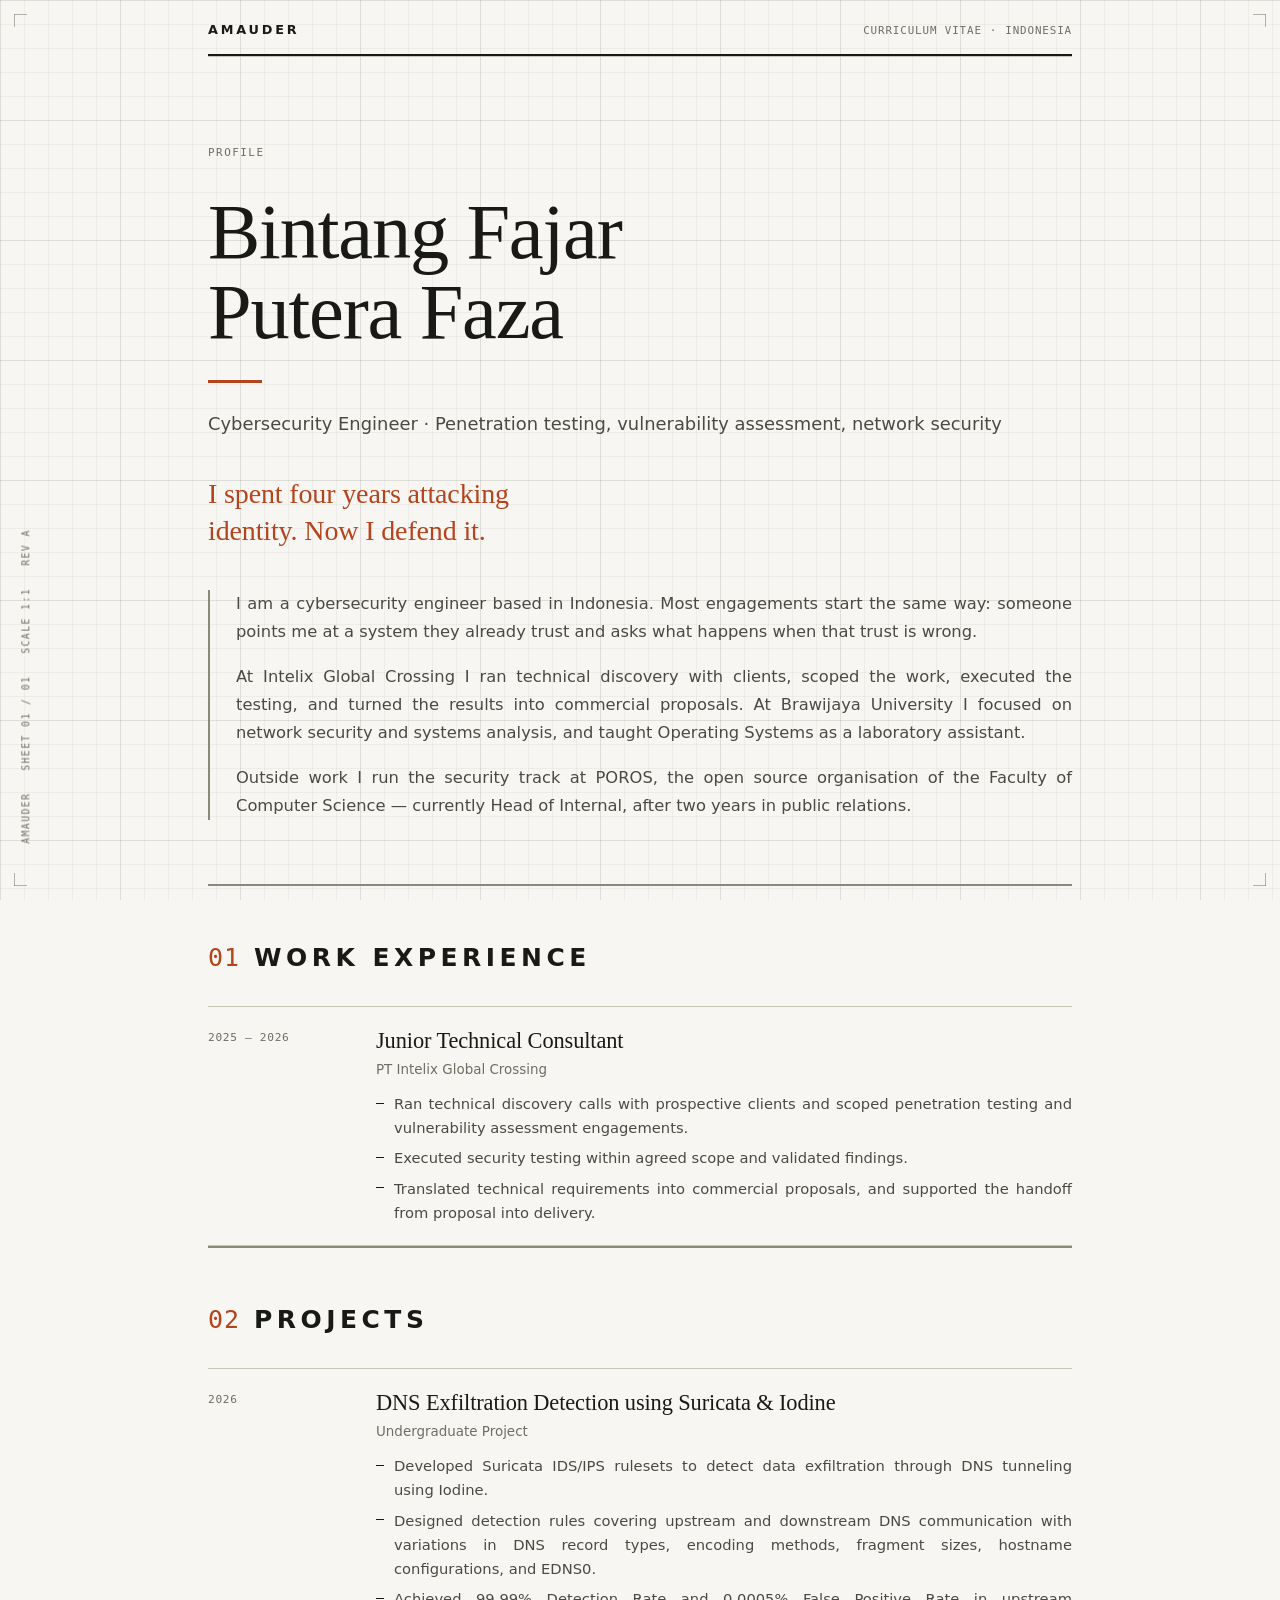
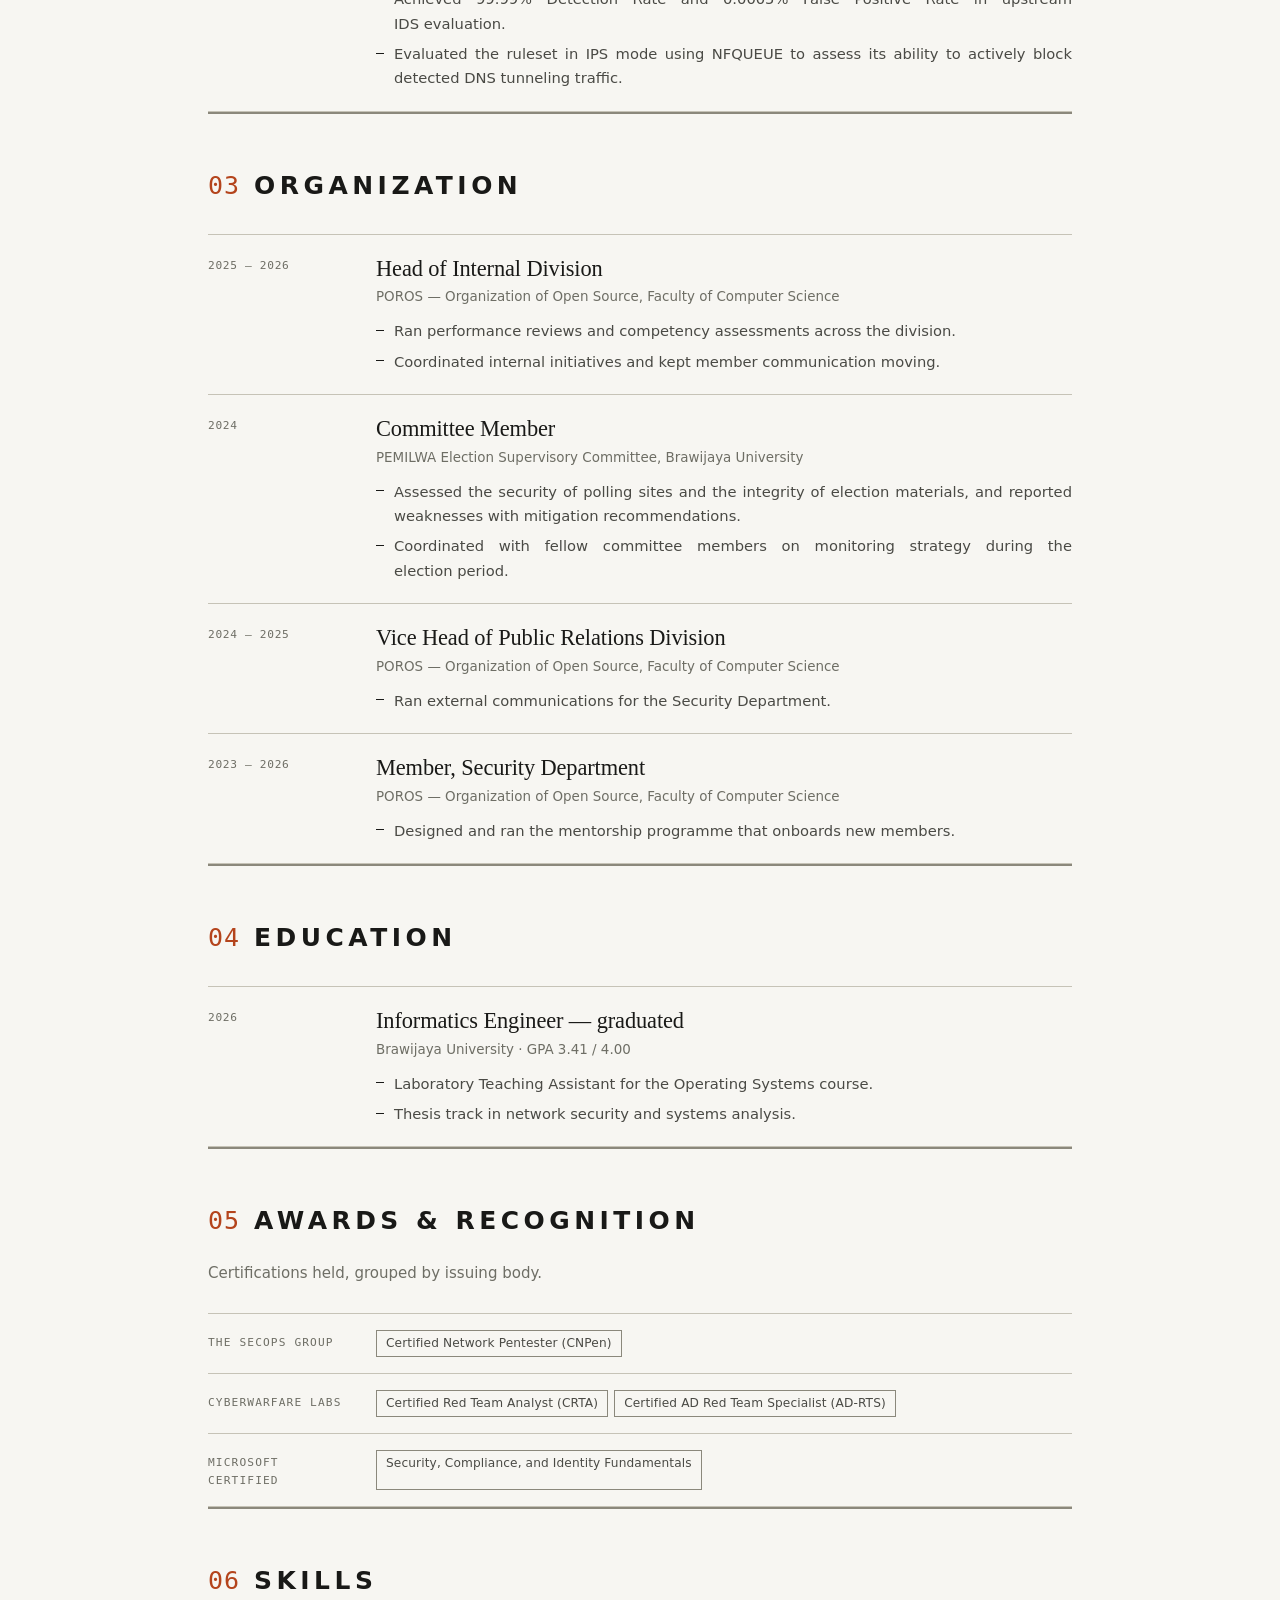
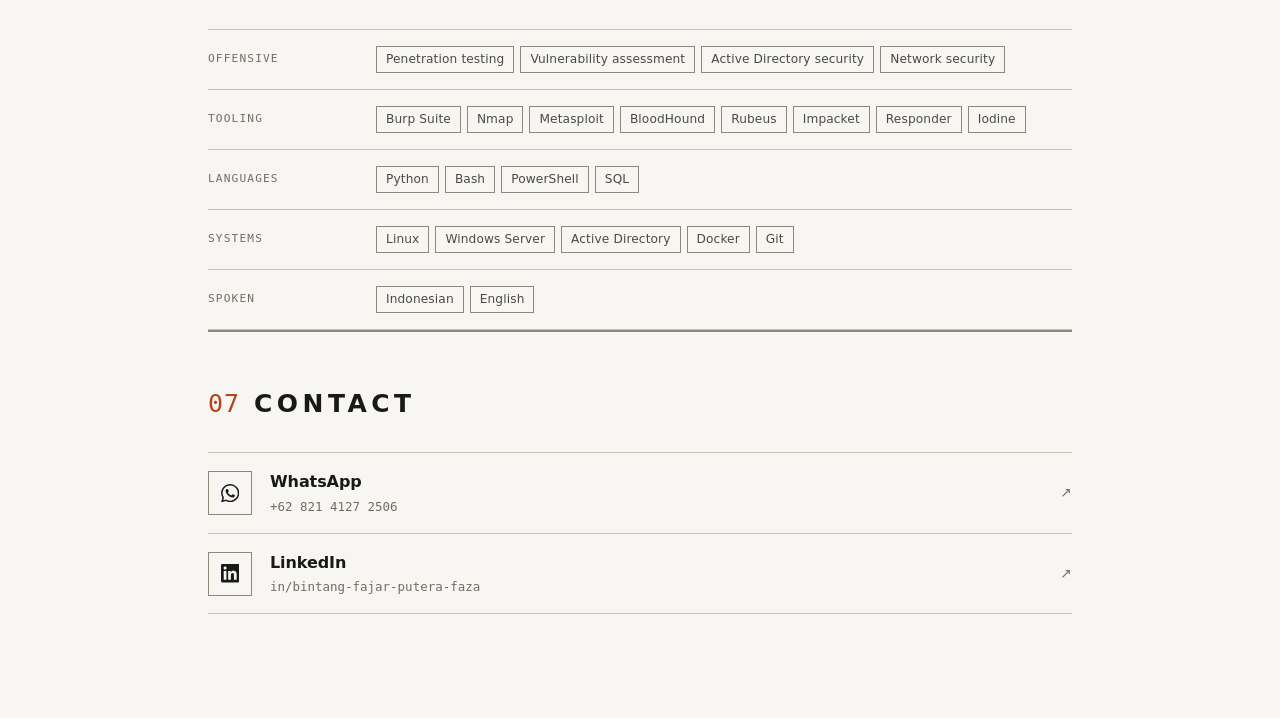
==== index.html @ bbc434a4 "repair" ====
<!doctype html>
<html lang="en">
  <head>
    <meta charset="UTF-8" />
    <meta name="viewport" content="width=device-width, initial-scale=1.0" />
    <meta name="theme-color" content="#f7f6f2" />
    <title>Bintang Fajar Putera Faza — cybersecurity engineer</title>
    <meta
      name="description"
      content="Bintang Fajar Putera Faza, cybersecurity engineer based in Indonesia. Penetration testing, vulnerability assessment, and network security."
    />
    <meta name="author" content="Bintang Fajar Putera Faza" />

    <meta property="og:type" content="profile" />
    <meta property="og:title" content="Bintang Fajar Putera Faza — cybersecurity engineer" />
    <meta
      property="og:description"
      content="Penetration testing, vulnerability assessment, and network security. Based in Indonesia."
    />
    <meta name="twitter:card" content="summary" />

    <!-- Path relatif, bukan "/index.html". GitHub Pages menyajikan site proyek
         dari /<nama-repo>/, jadi path berawalan "/" akan 404. Relatif tetap
         benar di root domain maupun di subpath. -->
    <link rel="icon" type="image/svg+xml" href="favicon.svg" />
    <link rel="canonical" href="./" />
    <link rel="stylesheet" href="styles.css" />
  </head>
  <body>
    <a class="skip-link" href="#main-content">Skip to content</a>

    <!-- Substrat dan margin. Keduanya dekoratif dan tidak membawa informasi,
         jadi aria-hidden; metadata dokumen yang sebenarnya tetap ada sebagai
         teks di title block dan rail, bukan cuma di sini. -->
    <div class="sheet" aria-hidden="true">
      <span class="crop crop--tl"></span>
      <span class="crop crop--tr"></span>
      <span class="crop crop--bl"></span>
      <span class="crop crop--br"></span>
    </div>
    <p class="rail" aria-hidden="true">
      <span>Amauder</span><span>Sheet 01 / 01</span><span>Scale 1:1</span
      ><span>Rev A</span>
    </p>

    <div class="page">
      <!-- Letterhead: memberi halaman ini identitas dokumen, bukan landing page. -->
      <header class="letterhead">
        <p class="letterhead__mark">Amauder</p>
        <p class="letterhead__meta">
          <span>Curriculum vitae</span>
          <span aria-hidden="true">·</span>
          <span>Indonesia</span>
        </p>
      </header>

      <main id="main-content" tabindex="-1">
        <section class="hero" aria-labelledby="hero-name">
          <!-- Hero tidak diberi nomor: penomoran 01-07 milik tujuh section
            di bawahnya, jadi profil tetap murni sebagai pengantar. -->
          <p class="eyebrow">Profile</p>
          <h1 class="hero__name" id="hero-name">Bintang Fajar<br />Putera Faza</h1>
          <p class="hero__role">
            Cybersecurity Engineer <span aria-hidden="true">·</span> Penetration testing,
            vulnerability assessment, network security
          </p>
          <!-- Tagline dari profile.ts, sebelumnya tidak terpakai di halaman
               mana pun. Diletakkan tepat setelah peran supaya jadi kalimat
               yang dibaca kedua, sebelum paragraf yang panjang. -->
          <p class="hero__tagline">I spent four years attacking identity. Now I defend it.</p>

          <div class="hero__intro">
            <p>
              I am a cybersecurity engineer based in Indonesia. Most engagements start the
              same way: someone points me at a system they already trust and asks what
              happens when that trust is wrong.
            </p>
            <p>
              At Intelix Global Crossing I ran technical discovery with clients, scoped the
              work, executed the testing, and turned the results into commercial proposals.
              At Brawijaya University I focused on network security and systems analysis,
              and taught Operating Systems as a laboratory assistant.
            </p>
            <p>
              Outside work I run the security track at POROS, the open source organisation
              of the Faculty of Computer Science — currently Head of Internal, after two
              years in public relations.
            </p>
          </div>
        </section>

        <!-- Satu komponen .log dipakai di empat section: Work Experience,
             Projects, Organization, Education. Bentuk datanya sama --
             periode, judul, afiliasi, bullet -- jadi satu implementasi
             cukup, dan keempat section otomatis terlihat konsisten. Urutan
             di dalam tiap section: dari yang terbaru. -->

        <section class="section" aria-labelledby="work-heading">
          <h2 class="section__title" id="work-heading">
            <span class="section__num" aria-hidden="true">01</span> Work Experience
          </h2>
          <ol class="log">
            <li class="log__entry">
              <p class="log__when">2025 — 2026</p>
              <div class="log__what">
                <h3 class="log__role">Junior Technical Consultant</h3>
                <p class="log__org">PT Intelix Global Crossing</p>
                <ul class="log__points">
                  <li>
                    Ran technical discovery calls with prospective clients and scoped
                    penetration testing and vulnerability assessment engagements.
                  </li>
                  <li>Executed security testing within agreed scope and validated findings.</li>
                  <li>
                    Translated technical requirements into commercial proposals, and
                    supported the handoff from proposal into delivery.
                  </li>
                </ul>
              </div>
            </li>
          </ol>
        </section>

        <section class="section" aria-labelledby="projects-heading">
          <h2 class="section__title" id="projects-heading">
            <span class="section__num" aria-hidden="true">02</span> Projects
          </h2>
          <ol class="log">
            <li class="log__entry">
              <p class="log__when">2026</p>
              <div class="log__what">
                <h3 class="log__role">
                  DNS Exfiltration Detection using Suricata &amp; Iodine
                </h3>
                <p class="log__org">Undergraduate Project</p>
                <ul class="log__points">
                  <li>
                    Developed Suricata IDS/IPS rulesets to detect data exfiltration
                    through DNS tunneling using Iodine.
                  </li>
                  <li>
                    Designed detection rules covering upstream and downstream DNS
                    communication with variations in DNS record types, encoding methods,
                    fragment sizes, hostname configurations, and EDNS0.
                  </li>
                  <li>
                    Achieved 99.99% Detection Rate and 0.0005% False Positive Rate in
                    upstream IDS evaluation.
                  </li>
                  <li>
                    Evaluated the ruleset in IPS mode using NFQUEUE to assess its ability
                    to actively block detected DNS tunneling traffic.
                  </li>
                </ul>
              </div>
            </li>
          </ol>
        </section>

        <section class="section" aria-labelledby="organization-heading">
          <h2 class="section__title" id="organization-heading">
            <span class="section__num" aria-hidden="true">03</span> Organization
          </h2>
          <ol class="log">
            <li class="log__entry">
              <p class="log__when">2025 — 2026</p>
              <div class="log__what">
                <h3 class="log__role">Head of Internal Division</h3>
                <p class="log__org">
                  POROS — Organization of Open Source, Faculty of Computer Science
                </p>
                <ul class="log__points">
                  <li>Ran performance reviews and competency assessments across the division.</li>
                  <li>Coordinated internal initiatives and kept member communication moving.</li>
                </ul>
              </div>
            </li>

            <li class="log__entry">
              <p class="log__when">2024</p>
              <div class="log__what">
                <h3 class="log__role">Committee Member</h3>
                <p class="log__org">PEMILWA Election Supervisory Committee, Brawijaya University</p>
                <ul class="log__points">
                  <li>
                    Assessed the security of polling sites and the integrity of election
                    materials, and reported weaknesses with mitigation recommendations.
                  </li>
                  <li>
                    Coordinated with fellow committee members on monitoring strategy during
                    the election period.
                  </li>
                </ul>
              </div>
            </li>

            <li class="log__entry">
              <p class="log__when">2024 — 2025</p>
              <div class="log__what">
                <h3 class="log__role">Vice Head of Public Relations Division</h3>
                <p class="log__org">
                  POROS — Organization of Open Source, Faculty of Computer Science
                </p>
                <ul class="log__points">
                  <li>Ran external communications for the Security Department.</li>
                </ul>
              </div>
            </li>

            <li class="log__entry">
              <p class="log__when">2023 — 2026</p>
              <div class="log__what">
                <h3 class="log__role">Member, Security Department</h3>
                <p class="log__org">
                  POROS — Organization of Open Source, Faculty of Computer Science
                </p>
                <ul class="log__points">
                  <li>Designed and ran the mentorship programme that onboards new members.</li>
                </ul>
              </div>
            </li>
          </ol>
        </section>

        <section class="section" aria-labelledby="education-heading">
          <h2 class="section__title" id="education-heading">
            <span class="section__num" aria-hidden="true">04</span> Education
          </h2>
          <ol class="log">
            <li class="log__entry">
              <p class="log__when">2026</p>
              <div class="log__what">
                <h3 class="log__role">Informatics Engineer — graduated</h3>
                <p class="log__org">Brawijaya University · GPA 3.41 / 4.00</p>
                <ul class="log__points">
                  <li>Laboratory Teaching Assistant for the Operating Systems course.</li>
                  <li>Thesis track in network security and systems analysis.</li>
                </ul>
              </div>
            </li>
          </ol>
        </section>

        <section class="section" aria-labelledby="awards-heading">
          <h2 class="section__title" id="awards-heading">
            <span class="section__num" aria-hidden="true">05</span> Awards &amp; Recognition
          </h2>
          <!-- Dikelompokkan per penerbit, jadi tiga baris dan bukan
               tujuh belas. Nama sertifikat tidak mengulang penerbitnya. -->
          <p class="section__lead">Certifications held, grouped by issuing body.</p>
          <div class="matrix">
            <div class="matrix__row">
              <p class="matrix__key">The SecOps Group</p>
              <ul class="matrix__items">
                <li class="chip">Certified Network Pentester (CNPen)</li>
              </ul>
            </div>
            <div class="matrix__row">
              <p class="matrix__key">CyberWarFare Labs</p>
              <ul class="matrix__items">
                <li class="chip">Certified Red Team Analyst (CRTA)</li>
                <li class="chip">Certified AD Red Team Specialist (AD-RTS)</li>
              </ul>
            </div>
            <div class="matrix__row">
              <p class="matrix__key">Microsoft Certified</p>
              <ul class="matrix__items">
                <li class="chip">Security, Compliance, and Identity Fundamentals</li>
              </ul>
            </div>
          </div>
        </section>

        <section class="section" aria-labelledby="skills-heading">
          <h2 class="section__title" id="skills-heading">
            <span class="section__num" aria-hidden="true">06</span> Skills
          </h2>
          <div class="matrix">
            <div class="matrix__row">
              <p class="matrix__key">Offensive</p>
              <ul class="matrix__items">
                <li class="chip">Penetration testing</li>
                <li class="chip">Vulnerability assessment</li>
                <li class="chip">Active Directory security</li>
                <li class="chip">Network security</li>
              </ul>
            </div>
            <div class="matrix__row">
              <p class="matrix__key">Tooling</p>
              <ul class="matrix__items">
                <li class="chip">Burp Suite</li>
                <li class="chip">Nmap</li>
                <li class="chip">Metasploit</li>
                <li class="chip">BloodHound</li>
                <li class="chip">Rubeus</li>
                <li class="chip">Impacket</li>
                <li class="chip">Responder</li>
                <li class="chip">Iodine</li>
              </ul>
            </div>
            <div class="matrix__row">
              <p class="matrix__key">Languages</p>
              <ul class="matrix__items">
                <li class="chip">Python</li>
                <li class="chip">Bash</li>
                <li class="chip">PowerShell</li>
                <li class="chip">SQL</li>
              </ul>
            </div>
            <div class="matrix__row">
              <p class="matrix__key">Systems</p>
              <ul class="matrix__items">
                <li class="chip">Linux</li>
                <li class="chip">Windows Server</li>
                <li class="chip">Active Directory</li>
                <li class="chip">Docker</li>
                <li class="chip">Git</li>
              </ul>
            </div>
            <div class="matrix__row">
              <p class="matrix__key">Spoken</p>
              <ul class="matrix__items">
                <li class="chip">Indonesian</li>
                <li class="chip">English</li>
              </ul>
            </div>
          </div>
        </section>

        <section class="section" aria-labelledby="contact-heading">
          <h2 class="section__title" id="contact-heading">
            <span class="section__num" aria-hidden="true">07</span> Contact
          </h2>
          <!-- Dipindah ke bawah: urutan section mengikuti urutan cerita, bukan
               urutan tempat orang mencari kontak. Logo platform ditulis
               inline sebagai SVG (bukan icon font atau file eksternal)
               supaya halaman tetap tanpa request ke pihak ketiga.
               GitHub diganti WhatsApp: wa.me/{nomor}. -->
          <ul class="channels">
            <li class="channels__item">
              <a
                class="channel"
                href="https://wa.me/6282141272506"
                target="_blank"
                rel="noreferrer noopener"
              >
                <span class="channel__mark" aria-hidden="true">
                  <svg viewBox="0 0 24 24" focusable="false">
                    <path
                      d="M17.472 14.382c-.297-.149-1.758-.867-2.03-.967-.273-.099-.471-.148-.67.15-.197.297-.767.966-.94 1.164-.173.199-.347.223-.644.075-.297-.15-1.255-.463-2.39-1.475-.883-.788-1.48-1.761-1.653-2.059-.173-.297-.018-.458.13-.606.134-.133.298-.347.446-.52.149-.174.198-.298.298-.497.099-.198.05-.371-.025-.52-.075-.149-.669-1.612-.916-2.207-.242-.579-.487-.5-.669-.51-.173-.008-.371-.01-.57-.01-.198 0-.52.074-.792.372-.272.297-1.04 1.016-1.04 2.479 0 1.462 1.065 2.875 1.213 3.074.149.198 2.096 3.2 5.077 4.487.709.306 1.262.489 1.694.625.712.227 1.36.195 1.871.118.571-.085 1.758-.719 2.006-1.413.248-.694.248-1.289.173-1.413-.074-.124-.272-.198-.57-.347m-5.421 7.403h-.004a9.87 9.87 0 01-5.031-1.378l-.361-.214-3.741.982.998-3.648-.235-.374a9.86 9.86 0 01-1.51-5.26c.001-5.45 4.436-9.884 9.888-9.884 2.64 0 5.122 1.03 6.988 2.898a9.825 9.825 0 012.893 6.994c-.003 5.45-4.437 9.884-9.885 9.884m8.413-18.297A11.815 11.815 0 0012.05 0C5.495 0 .16 5.335.157 11.892c0 2.096.547 4.142 1.588 5.945L.057 24l6.305-1.654a11.882 11.882 0 005.683 1.448h.005c6.554 0 11.89-5.335 11.893-11.893a11.821 11.821 0 00-3.48-8.413Z"
                    />
                  </svg>
                </span>
                <span class="channel__text">
                  <span class="channel__name">WhatsApp</span>
                  <span class="channel__handle">+62 821 4127 2506</span>
                </span>
                <span class="channel__ext" aria-hidden="true">↗</span>
              </a>
            </li>
            <li class="channels__item">
              <a
                class="channel"
                href="https://www.linkedin.com/in/bintang-fajar-putera-faza-b53459216/"
                target="_blank"
                rel="noreferrer noopener"
              >
                <span class="channel__mark" aria-hidden="true">
                  <svg viewBox="0 0 24 24" focusable="false">
                    <path
                      d="M20.447 20.452h-3.554v-5.569c0-1.328-.027-3.037-1.852-3.037-1.853 0-2.136 1.445-2.136 2.939v5.667H9.351V9h3.414v1.561h.046c.477-.9 1.637-1.85 3.37-1.85 3.601 0 4.267 2.37 4.267 5.455v6.286zM5.337 7.433c-1.144 0-2.063-.926-2.063-2.065 0-1.138.92-2.063 2.063-2.063 1.14 0 2.064.925 2.064 2.063 0 1.139-.925 2.065-2.064 2.065zm1.782 13.019H3.555V9h3.564v11.452zM22.225 0H1.771C.792 0 0 .774 0 1.729v20.542C0 23.227.792 24 1.771 24h20.451C23.2 24 24 23.227 24 22.271V1.729C24 .774 23.2 0 22.222 0h.003z"
                    />
                  </svg>
                </span>
                <span class="channel__text">
                  <span class="channel__name">LinkedIn</span>
                  <span class="channel__handle">in/bintang-fajar-putera-faza</span>
                </span>
                <span class="channel__ext" aria-hidden="true">↗</span>
              </a>
            </li>
          </ul>
        </section>

      </main>
    </div>
  </body>
</html>
---- styles.css ----
/* ==========================================================================
   intro-about — light technical document
   --------------------------------------------------------------------------
   Halaman satu yang bisa dicetak dan dibaca seperti spesifikasi teknis:
   kertas hangat, tinta hampir hitam, satu aksen merah bata yang dipakai
   hemat, dan tiga lapis tipografi (serif untuk display, sans untuk prosa,
   mono untuk label).

   Prinsip yang dipakai:
     - Garis rambut 1px sebagai pemisah utama, bukan bayangan atau kotak.
     - Aksen hanya di tiga tempat: nomor section, garis bawah link, dan
       penanda kolom. Kalau warna mulai merembet, itu salah pakai.
     - Struktur toldak grid tetap dari layar 480px sampai 1440px; tidak ada
       titik balik layout, hanya pengurangan jarak.

   Tanpa webfont. Semua tipografi memakai font sistem, jadi tidak ada request
   ke pihak ketiga sama sekali.
   ========================================================================== */

:root {
  color-scheme: light;

  /* --- tinta & kertas -------------------------------------------------- */
  --paper: #f7f6f2;
  /* Dipisah dari --ink supaya grid bisa pakai alpha tanpa mengubah warna teks. */
  --ink-rgb: 25 25 23;
  --ink: #191917;
  --ink-2: #4a4a45;
  --ink-3: #6e6e65;

  /* Tiga berat garis, bukan satu — berat adalah bahasa gambar teknik.
     --rule        memisah item di dalam satu section (baris matriks,
                   baris timeline, sel title block)
     --rule-bold   menutup section: garis atas tiap .section dan border chip
     --rule-strong furniture halaman: garis bawah letterhead dan tanda bullet
     Semuanya 1px kecuali yang ditandai. "Bold" di sini adalah warnanya,
     bukan ketebalannya, supaya ritme garis tetap seragam di layar
     resolusi tinggi dan di cetakan. */
  --rule: #c6c3b7;
  --rule-bold: #8b887c;
  --rule-strong: #191917;

  /* Aksen tunggal. Dipakai hemat: nomor section, hover link, penanda log. */
  --accent: #b4441c;

  --focus: #1a4fb4;

  --font-display: 'Iowan Old Style', 'Palatino Linotype', Palatino, Georgia,
    'Times New Roman', serif;
  --font-sans: Inter, ui-sans-serif, system-ui, -apple-system, BlinkMacSystemFont,
    'Segoe UI', sans-serif;
  --font-mono: ui-monospace, SFMono-Regular, Menlo, 'DejaVu Sans Mono', monospace;

  /* Tidak ada --measure. Dulu ada batas 68ch di blok paragraf, tapi
     itu membuat tepi teks berhenti di dalam garis section. Sekarang
     lebar teks = lebar kolom = lebar garis, dan panjang baris yang
     muncul ditangani hyphens: auto di .hero__intro p / .log__points li. */
  --gutter: clamp(20px, 5vw, 64px);
}

* {
  box-sizing: border-box;
}

html {
  -webkit-text-size-adjust: 100%;
}

body {
  margin: 0;
  color: var(--ink);
  background: var(--paper);
  font-family: var(--font-sans);
  font-size: 16px;
  line-height: 1.6;
  font-synthesis: none;
  text-rendering: optimizeLegibility;
  -webkit-font-smoothing: antialiased;
  -moz-osx-font-smoothing: grayscale;
}

a {
  color: inherit;
}

::selection {
  color: var(--paper);
  background: var(--ink);
}

:focus-visible {
  outline: 2px solid var(--focus);
  outline-offset: 3px;
}

.skip-link {
  position: absolute;
  top: 0;
  left: -9999px;
  z-index: 10;
  padding: 10px 16px;
  color: var(--paper);
  background: var(--ink);
  font-size: 0.75rem;
  font-weight: 600;
  letter-spacing: 0.06em;
  text-decoration: none;
  text-transform: uppercase;
}

.skip-link:focus {
  left: 8px;
  top: 8px;
}

/* TabIndex="-1" dipakai supaya skip-link benar-benar memindahkan fokus.
   Tanpa ini, browser menandai <main> tapi tidak menggulir ke sana. */
main:focus {
  outline: none;
}

/* --- substrat: grid kertas + crop mark + margin rail -------------------- */

.sheet {
  position: fixed;
  inset: 0;
  z-index: -1;
  pointer-events: none;
  /* Dua skala grid supaya halaman tetap punya tekstur tanpa jadi ramai:
     24px untuk ritme, 120px untuk bidang besar. Alpha dijaga rendah —
     di atas 0.08 teks mulai kehilangan kontras dan grid jadi konten. */
  background-image:
    linear-gradient(to right, rgb(var(--ink-rgb) / 0.07) 1px, transparent 1px),
    linear-gradient(to bottom, rgb(var(--ink-rgb) / 0.07) 1px, transparent 1px),
    linear-gradient(to right, rgb(var(--ink-rgb) / 0.045) 1px, transparent 1px),
    linear-gradient(to bottom, rgb(var(--ink-rgb) / 0.045) 1px, transparent 1px);
  background-size:
    120px 120px,
    120px 120px,
    24px 24px,
    24px 24px;
}

/* Crop mark di empat pojok: dua garis L yang menandai batas bidang cetak. */
.crop {
  position: absolute;
  width: 13px;
  height: 13px;
}

.crop::before,
.crop::after {
  position: absolute;
  background: var(--ink-3);
  content: '';
  opacity: 0.5;
}

.crop::before {
  width: 100%;
  height: 1px;
}

.crop::after {
  width: 1px;
  height: 100%;
}

.crop--tl {
  top: 14px;
  left: 14px;
}

.crop--tr {
  top: 14px;
  right: 14px;
  transform: scaleX(-1);
}

.crop--bl {
  bottom: 14px;
  left: 14px;
  transform: scaleY(-1);
}

.crop--br {
  right: 14px;
  bottom: 14px;
  transform: scale(-1);
}

/* Margin rail: label dokumen yang berjalan vertikal di tepi kiri, seperti
   margin pada gambar teknik. position:fixed karena harus menempel ke
   viewport, bukan ikut bergeser dengan isi. */
.rail {
  position: fixed;
  bottom: 3.5rem;
  left: 18px;
  z-index: 0;
  display: flex;
  gap: 22px;
  margin: 0;
  color: var(--ink-3);
  font-family: var(--font-mono);
  font-size: 0.6rem;
  letter-spacing: 0.16em;
  text-transform: uppercase;
  writing-mode: vertical-rl;
  transform: rotate(180deg);
  pointer-events: none;
}

/* Rail tidak boleh menabrak konten: disembunyikan sebelum ruang margin
   cukup untuk menahannya. */
@media (max-width: 66rem) {
  .rail {
    display: none;
  }
}

/* --- kerangka halaman ---------------------------------------------------- */

.page {
  max-width: 62rem;
  margin: 0 auto;
  padding: 0 var(--gutter) clamp(56px, 9vw, 104px);
}

/* --- letterhead ---------------------------------------------------------- */

.letterhead {
  display: flex;
  flex-wrap: wrap;
  align-items: baseline;
  justify-content: space-between;
  gap: 6px 24px;
  padding: 20px 0 14px;
  /* Garis ganda: yang tebal memisahkan identitas dari isi, yang tipis
     menandai tepi dokumen. */
  border-bottom: 2px solid var(--rule-strong);
  box-shadow: 0 1px 0 var(--rule);
}

.letterhead__mark {
  margin: 0;
  font-family: var(--font-sans);
  font-size: 0.8rem;
  font-weight: 700;
  letter-spacing: 0.22em;
  text-transform: uppercase;
}

.letterhead__meta {
  display: flex;
  gap: 8px;
  margin: 0;
  color: var(--ink-3);
  font-family: var(--font-mono);
  font-size: 0.68rem;
  letter-spacing: 0.08em;
  text-transform: uppercase;
}

/* --- prosa: rata kiri-kanan ---------------------------------------------- */
/* Hanya teks paragraf yang justifies. Judul, label mono, chip, dan
   affiliation pendek TIDAK ikut: justify menarik spasi di baris yang
   cuma berisi satu atau dua kata, dan blok pendek yang diratakan penuh
   kelihatan rusak di tepi kanannya.

   `hyphens: auto` bukan aksesori di sini. Tanpa pemenggalan kata,
   justify mengisi setiap celah dengan spasi, dan baris kedua ke bawah
   jadi penuh rivers -- makin buruk di kolom sempit. Dengan `lang="en"`
   di <html>, browser punya kamus pemenggal untuk bahasa Inggris. Kalau
   halaman ini nanti berbahasa Indonesia, `hyphens: auto` butuh
   `lang="id"` supaya pemenggalannya sesuai. */

.hero__intro p,
.log__points li {
  text-align: justify;
  -webkit-hyphens: auto;
  hyphens: auto;
}

/* --- hero ---------------------------------------------------------------- */

.hero {
  padding: clamp(44px, 8vw, 88px) 0 clamp(40px, 6vw, 64px);
}

.eyebrow {
  margin: 0 0 clamp(20px, 3vw, 30px);
  color: var(--ink-3);
  font-family: var(--font-mono);
  font-size: 0.68rem;
  letter-spacing: 0.14em;
  text-transform: uppercase;
}

.hero__name {
  margin: 0;
  font-family: var(--font-display);
  font-size: clamp(2.6rem, 8vw, 4.9rem);
  font-weight: 400;
  line-height: 1.02;
  letter-spacing: -0.015em;
  text-wrap: balance;
}

/* Garis aksen pendek di bawah nama: satu-satunya tempat warna itu muncul
   di blok pembuka. */
.hero__name::after {
  content: '';
  display: block;
  width: 54px;
  height: 3px;
  margin-top: clamp(20px, 3vw, 28px);
  background: var(--accent);
}

.hero__role {
  /* Lebar penuh, sama seperti paragraf hero: kolom teks di hero harus
     satu tepi kanan yang sama dengan garis section. */
  margin: clamp(20px, 3vw, 28px) 0 0;
  color: var(--ink-2);
  font-size: clamp(1rem, 1.6vw, 1.12rem);
  line-height: 1.5;
  text-wrap: pretty;
}

/* Tagline: satu-satunya serif besar kedua di halaman, dan satu-satunya
   tempat aksen dipakai pada teks (bukan garis). Ukurannya di bawah nama
   supaya hierarkinya jelas, tapi cukup besar untuk jadi momentum.
   30ch di sini sengaja ditahan: ini pull quote dengan text-wrap: balance,
   bukan paragraf. Balance butuh kolom sempit untuk membagi kalimat jadi
   dua baris sama panjang; diberi lebar penuh, balance tidak punya yang
   bisa diseimbangkan dan tagline jadi satu baris panjang yang menggantung. */
.hero__tagline {
  max-width: 30ch;
  margin: clamp(26px, 4vw, 38px) 0 0;
  color: var(--accent);
  font-family: var(--font-display);
  font-size: clamp(1.3rem, 2.6vw, 1.75rem);
  line-height: 1.32;
  letter-spacing: -0.005em;
  text-wrap: balance;
}

.hero__intro {
  /* Tidak ada max-width: teks harus berhenti tepat di tepi kanan kolom,
     sama dengan garis section, border matrix, dan border log. Batas ch
     apa pun di sini bikin tepi teks meleset ke dalam dan halaman
     kehilangan garis vertikal yang rapi. Baris yang jadi panjang
     akibatnya ditangani oleh hyphens: auto, bukan oleh pemotongan kolom. */
  margin-top: clamp(28px, 4vw, 40px);
  padding-left: clamp(16px, 2.5vw, 26px);
  /* Blok paragraf pembuka punya sisi kirinya sendiri, memakai rule-bold
     supaya dua blok prose itu punya bentuk dan bukan sekadar teks
     yang mengambang. */
  border-left: 2px solid var(--rule-bold);
}

.hero__intro p {
  margin: 0;
  color: var(--ink-2);
  font-size: 1.02rem;
  line-height: 1.72;
  text-wrap: pretty;
}

.hero__intro p + p {
  margin-top: 1.05em;
}


/* --- section ------------------------------------------------------------- */

.section {
  padding-top: clamp(34px, 5vw, 52px);
  /* Garis pembatas section: 2px dan jauh lebih gelap dari pembatas baris
     di dalamnya. Ini yang bikin mata tahu di mana satu bagian selesai dan
     bagian berikutnya mulai — kalau bobotnya sama, seluruh halaman terbaca
     sebagai satu blok panjang. */
  border-top: 2px solid var(--rule-bold);
}

.section__title {
  display: flex;
  align-items: baseline;
  gap: 14px;
  margin: 0 0 clamp(20px, 3vw, 28px);
  font-family: var(--font-sans);
  font-size: 1.56rem;
  font-weight: 700;
  letter-spacing: 0.18em;
  text-transform: uppercase;
}

.section__num {
  color: var(--accent);
  font-family: var(--font-mono);
  font-weight: 500;
  letter-spacing: 0.04em;
}

/* --- contact: app channels ----------------------------------------------- */

.channels {
  margin: 0;
  padding: 0;
  border-top: 1px solid var(--rule);
  list-style: none;
}

.channels__item {
  border-bottom: 1px solid var(--rule);
}

.channel {
  display: grid;
  grid-template-columns: 2.75rem 1fr auto;
  gap: 18px;
  align-items: center;
  padding: 16px 0;
  color: inherit;
  text-decoration: none;
}

/* Logo platform dibungkus kotak sharp tanpa fill. Pakai bahasa visual
   yang sama dengan .chip supaya contact terbaca sebagai bagian dari
   dokumen ini, bukan widget yang ditempel. */
.channel__mark {
  display: grid;
  place-items: center;
  width: 2.75rem;
  height: 2.75rem;
  border: 1px solid var(--rule-bold);
  transition:
    border-color 140ms ease,
    background-color 140ms ease;
}

.channel__mark svg {
  width: 1.15rem;
  height: 1.15rem;
  /* Monochrome mengikuti tinta halaman; warna merek asli akan merusak
     palet dan bentrok dengan satu-satunya aksen yang ada. */
  fill: var(--ink);
  transition: fill 140ms ease;
}

.channel__text {
  display: block;
  min-width: 0;
}

.channel__name {
  display: block;
  font-size: 1rem;
  font-weight: 600;
  letter-spacing: -0.005em;
}

.channel__handle {
  display: block;
  margin-top: 2px;
  color: var(--ink-3);
  font-family: var(--font-mono);
  font-size: 0.78rem;
  overflow-wrap: anywhere;
}

.channel__ext {
  color: var(--ink-3);
  font-size: 0.85rem;
  transition: transform 140ms ease;
}

.channel:hover .channel__mark,
.channel:focus-visible .channel__mark {
  border-color: var(--accent);
  background: rgb(var(--ink-rgb) / 0.03);
}

.channel:hover .channel__mark svg,
.channel:focus-visible .channel__mark svg {
  fill: var(--accent);
}

.channel:hover .channel__name,
.channel:focus-visible .channel__name,
.channel:hover .channel__ext,
.channel:focus-visible .channel__ext {
  color: var(--accent);
}

.channel:hover .channel__ext,
.channel:focus-visible .channel__ext {
  transform: translate(2px, -2px);
}

/* --- skills: matrix ------------------------------------------------------ */

.matrix {
  border-top: 1px solid var(--rule);
}

.matrix__row {
  display: grid;
  grid-template-columns: 9rem 1fr;
  gap: 12px 24px;
  padding: 16px 0;
  border-bottom: 1px solid var(--rule);
}

.matrix__key {
  margin: 4px 0 0;
  color: var(--ink-3);
  font-family: var(--font-mono);
  font-size: 0.7rem;
  letter-spacing: 0.1em;
  text-transform: uppercase;
}

.matrix__items {
  display: flex;
  flex-wrap: wrap;
  gap: 6px;
  margin: 0;
  padding: 0;
  list-style: none;
}

/* Chip: kotak tajam, tanpa radius dan tanpa warna latar, hanya garis
   rambut. Pembeda dari "tag" di desain lama adalah ketiadaan fill.
   Border memakai --rule-bold karena di sinilah garis paling sering
   muncul — 34 chip sekaligus. Kalau warnanya sama dengan pembatas
   baris, semua chip larut dan baris Tooling kehilangan bentuknya. */
.chip {
  padding: 4px 9px;
  border: 1px solid var(--rule-bold);
  color: var(--ink-2);
  font-size: 0.76rem;
  letter-spacing: 0.01em;
  line-height: 1.4;
  white-space: nowrap;
  transition:
    border-color 140ms ease,
    color 140ms ease;
}

.chip:hover {
  border-color: var(--accent);
  color: var(--accent);
}

/* --- awards & recognition -------------------------------------------------- */
/* Section ini sengaja memakai kelas .matrix yang sama dengan Skills: key
   9rem + daftar chip. Dua section dengan bentuk data identik sebaiknya
   berbagi komponen, bukan punya implementasi sendiri yang kebetulan
   kelihatan sama. */

.section__lead {
  /* Lebar penuh juga, agar tepi kanannya ikut rata dengan garis. */
  margin: -8px 0 clamp(20px, 3vw, 28px);
  color: var(--ink-3);
  font-size: 0.94rem;
  line-height: 1.6;
  text-wrap: pretty;
}

/* --- timeline: logbook --------------------------------------------------- */

.log {
  margin: 0;
  padding: 0;
  list-style: none;
}

.log__entry {
  display: grid;
  grid-template-columns: 9rem 1fr;
  gap: 4px 24px;
  padding: 20px 0;
  border-top: 1px solid var(--rule);
}

.log__entry:last-child {
  /* Garis bawah sengaja dihilangkan pada entry terakhir supaya tabel
     tertutup rapat, bukan menggantung. */
  border-bottom: 1px solid var(--rule);
}

.log__when {
  margin: 2px 0 0;
  color: var(--ink-3);
  font-family: var(--font-mono);
  font-size: 0.7rem;
  letter-spacing: 0.06em;
  white-space: nowrap;
}

.log__what {
  min-width: 0;
}

.log__role {
  margin: 0;
  font-family: var(--font-display);
  font-size: clamp(1.12rem, 2.2vw, 1.4rem);
  font-weight: 400;
  line-height: 1.28;
  letter-spacing: -0.005em;
  text-wrap: balance;
}

.log__org {
  margin: 4px 0 0;
  color: var(--ink-3);
  font-size: 0.84rem;
  line-height: 1.5;
  text-wrap: pretty;
}

.log__points {
  margin: 12px 0 0;
  padding: 0;
  list-style: none;
}

.log__points li {
  position: relative;
  /* Lebar penuh, sama seperti .hero__intro: tepi kanan bullet harus
     rata dengan tepi kanan border .log__entry. */
  padding-left: 18px;
  color: var(--ink-2);
  font-size: 0.92rem;
  line-height: 1.65;
  text-wrap: pretty;
}

.log__points li + li {
  margin-top: 6px;
}

/* Penanda daftar: garis pendek, bukan titik. Bulkanya 1px, sama dengan
   semua garis lain di halaman ini. */
.log__points li::before {
  content: '';
  position: absolute;
  top: 0.72em;
  left: 0;
  width: 8px;
  height: 1px;
  background: var(--rule-strong);
}


/* --- layar sempit -------------------------------------------------------- */

@media (max-width: 34rem) {
  /* Di bawah ~540px kolom 9rem untuk label + 1fr untuk nilai jadi tidak
     seimbang: "Vulnerability assessment" masih muat, tapi label
     "Languages spoken" sudah sempit. Key turun ke baris sendiri, nilainya
     tetap di kolom yang sama supaya tidak melebar penuh. */
  .matrix__row,
  .log__entry {
    grid-template-columns: 1fr;
    gap: 8px;
  }

  .log__entry {
    gap: 10px;
  }

  .log__when {
    margin: 0;
    color: var(--accent);
  }

  .matrix__key {
    margin: 0;
  }

  /* Di layar sempit handle platform masih muat, tapi kotak logo + teks +
     panah sudah memakai hampir seluruh lebar. Panah cukup dihilangkan:
     target=_blank sudah menandakan link ini menuju keluar. */
  .channel {
    grid-template-columns: 2.5rem 1fr;
    gap: 14px;
  }

  .channel__ext {
    display: none;
  }
}


/* --- cetak -------------------------------------------------------------- */

@media print {
  /* Cetak tidak butuh warna kertas yang hangat, dan aksen merah bata
     boros tinta. Semua jadi hitam di atas putih, hairline dipertahankan. */
  body {
    background: #fff;
    color: #000;
    font-size: 10.5pt;
  }

  /* Grid kertas, crop mark, dan margin rail tidak berarti di atas kertas
     printer: hilang seluruhnya. */
  .sheet,
  .rail {
    display: none;
  }

  .log__role,
  .hero__name,
  .channel__name {
    font-family: var(--font-display);
  }

  .page {
    max-width: none;
    padding: 0;
  }

  .skip-link {
    display: none;
  }

  .section,
  .channel,
  .matrix__row,
  .log__entry,
  .letterhead {
    break-inside: avoid;
  }

  /* Logo platform tetap dicetak: tanpa warna jadi hanya silhouette, tapi
     bentuknya masih terbaca sehingga platform-nya tetap dikenali. */
  .channel__mark {
    border-color: #000;
  }

  .channel__mark svg {
    fill: #000;
  }

  .section__num,
  .hero__name::after {
    background: none;
    color: #000;
  }

  .hero__name::after {
    width: 40px;
    height: 2px;
    background: #000;
  }

  .log__entry {
    padding: 12px 0;
  }

  .section {
    padding-top: 18px;
  }
}

/* --- reduced motion ------------------------------------------------------ */

@media (prefers-reduced-motion: reduce) {
  *,
  *::before,
  *::after {
    transition-duration: 0.01ms !important;
    animation-duration: 0.01ms !important;
    animation-iteration-count: 1 !important;
  }
}
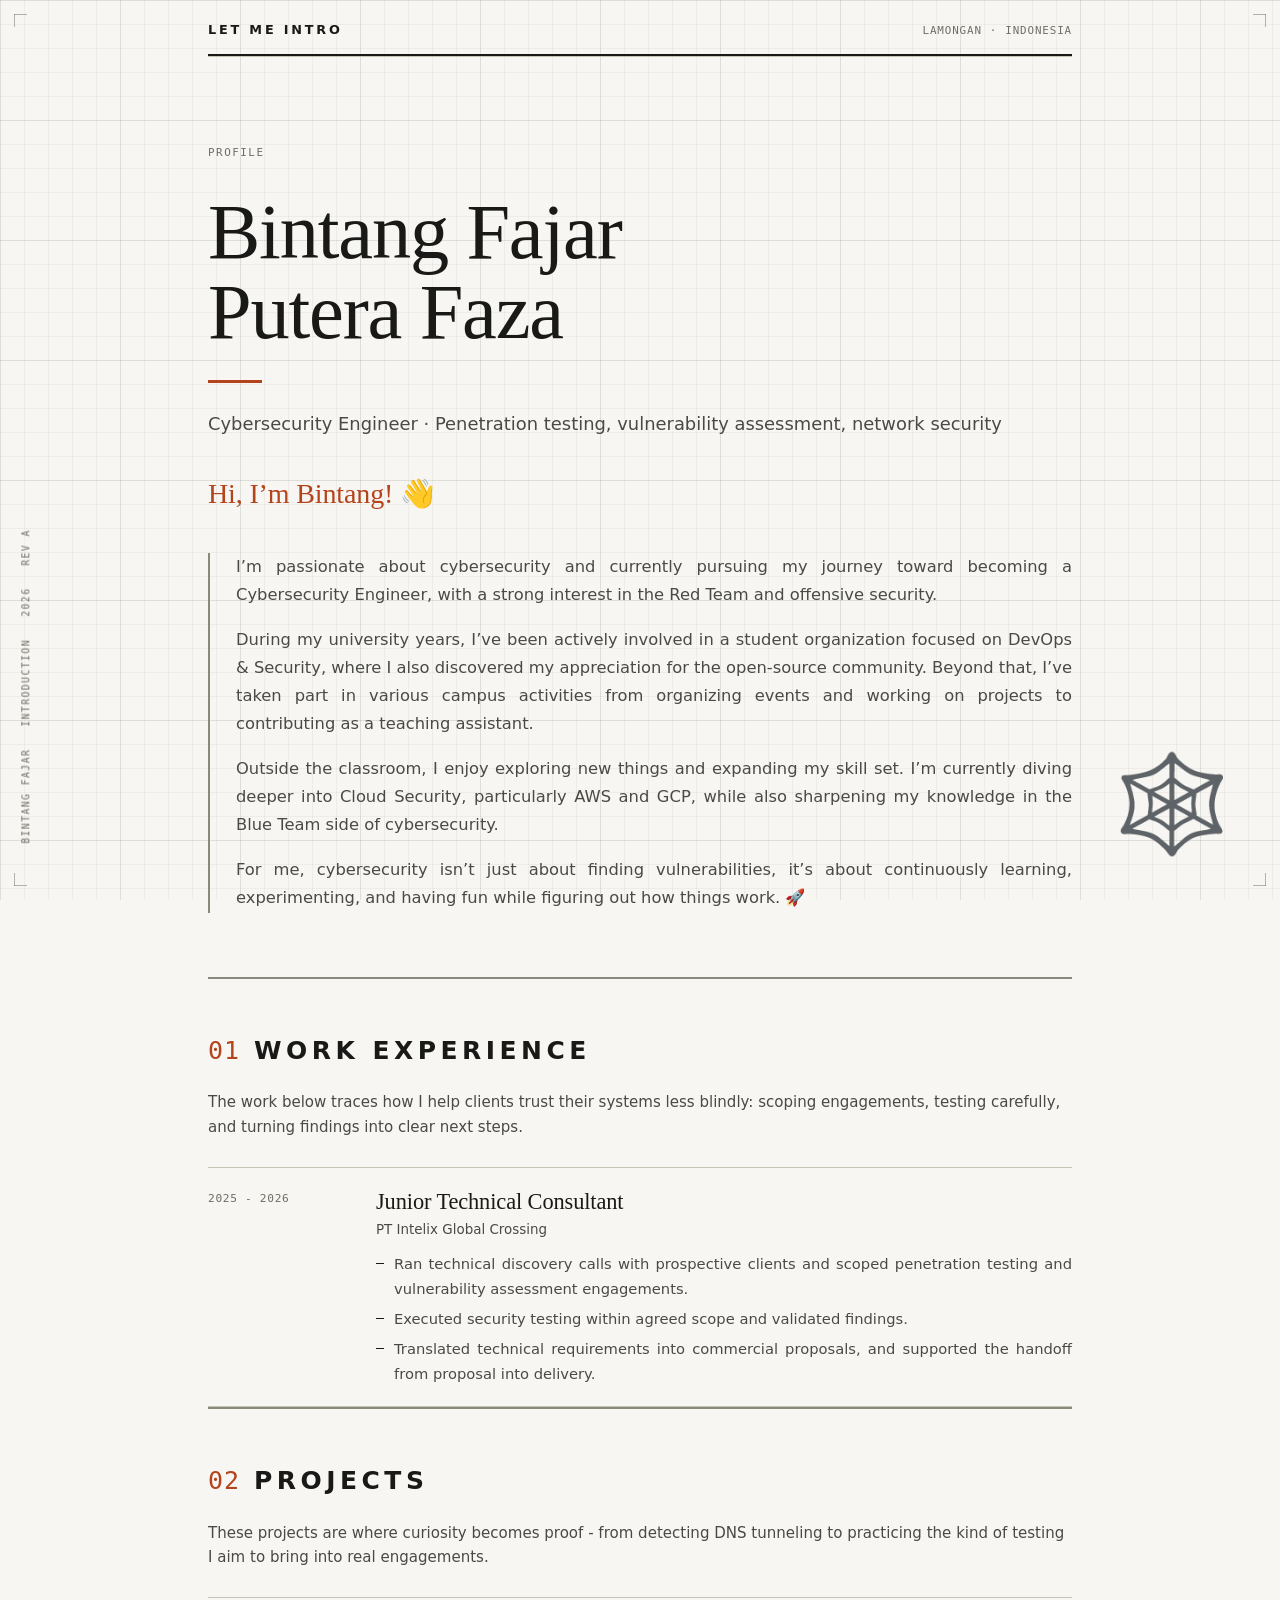
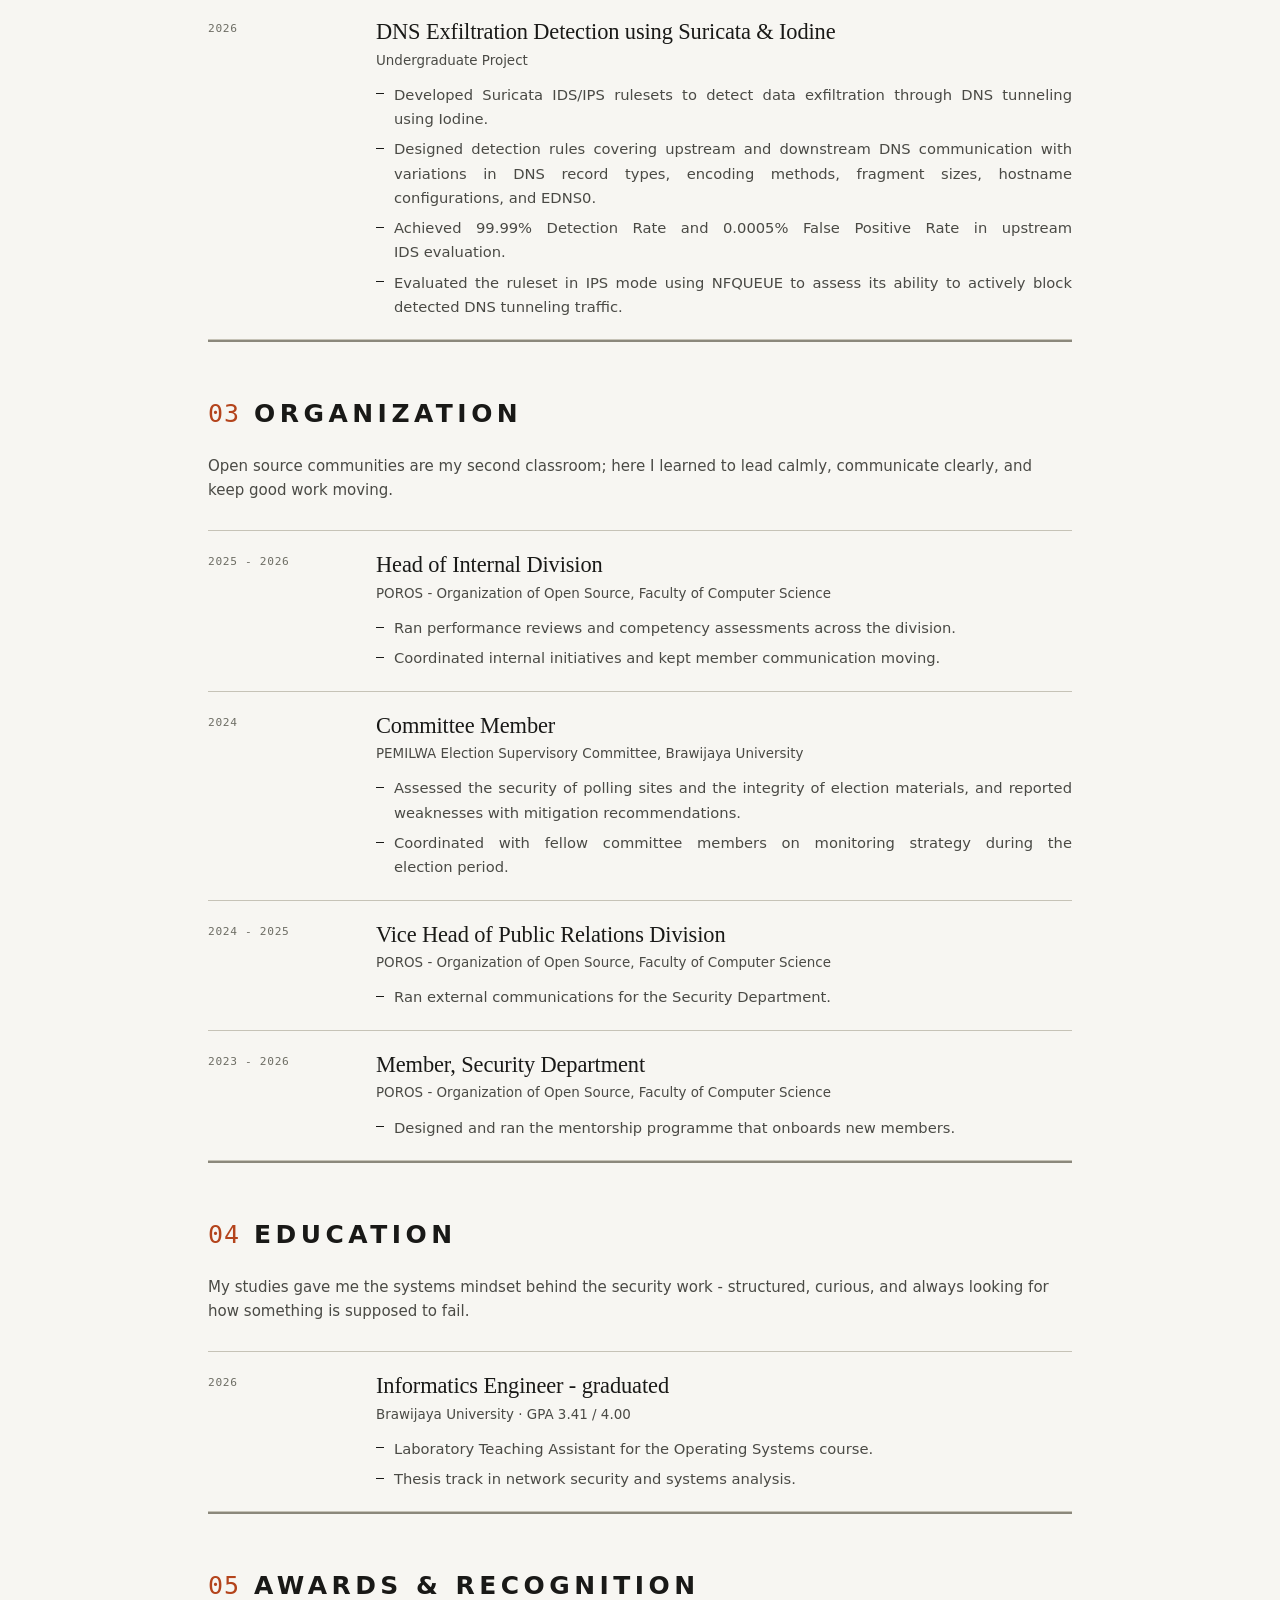
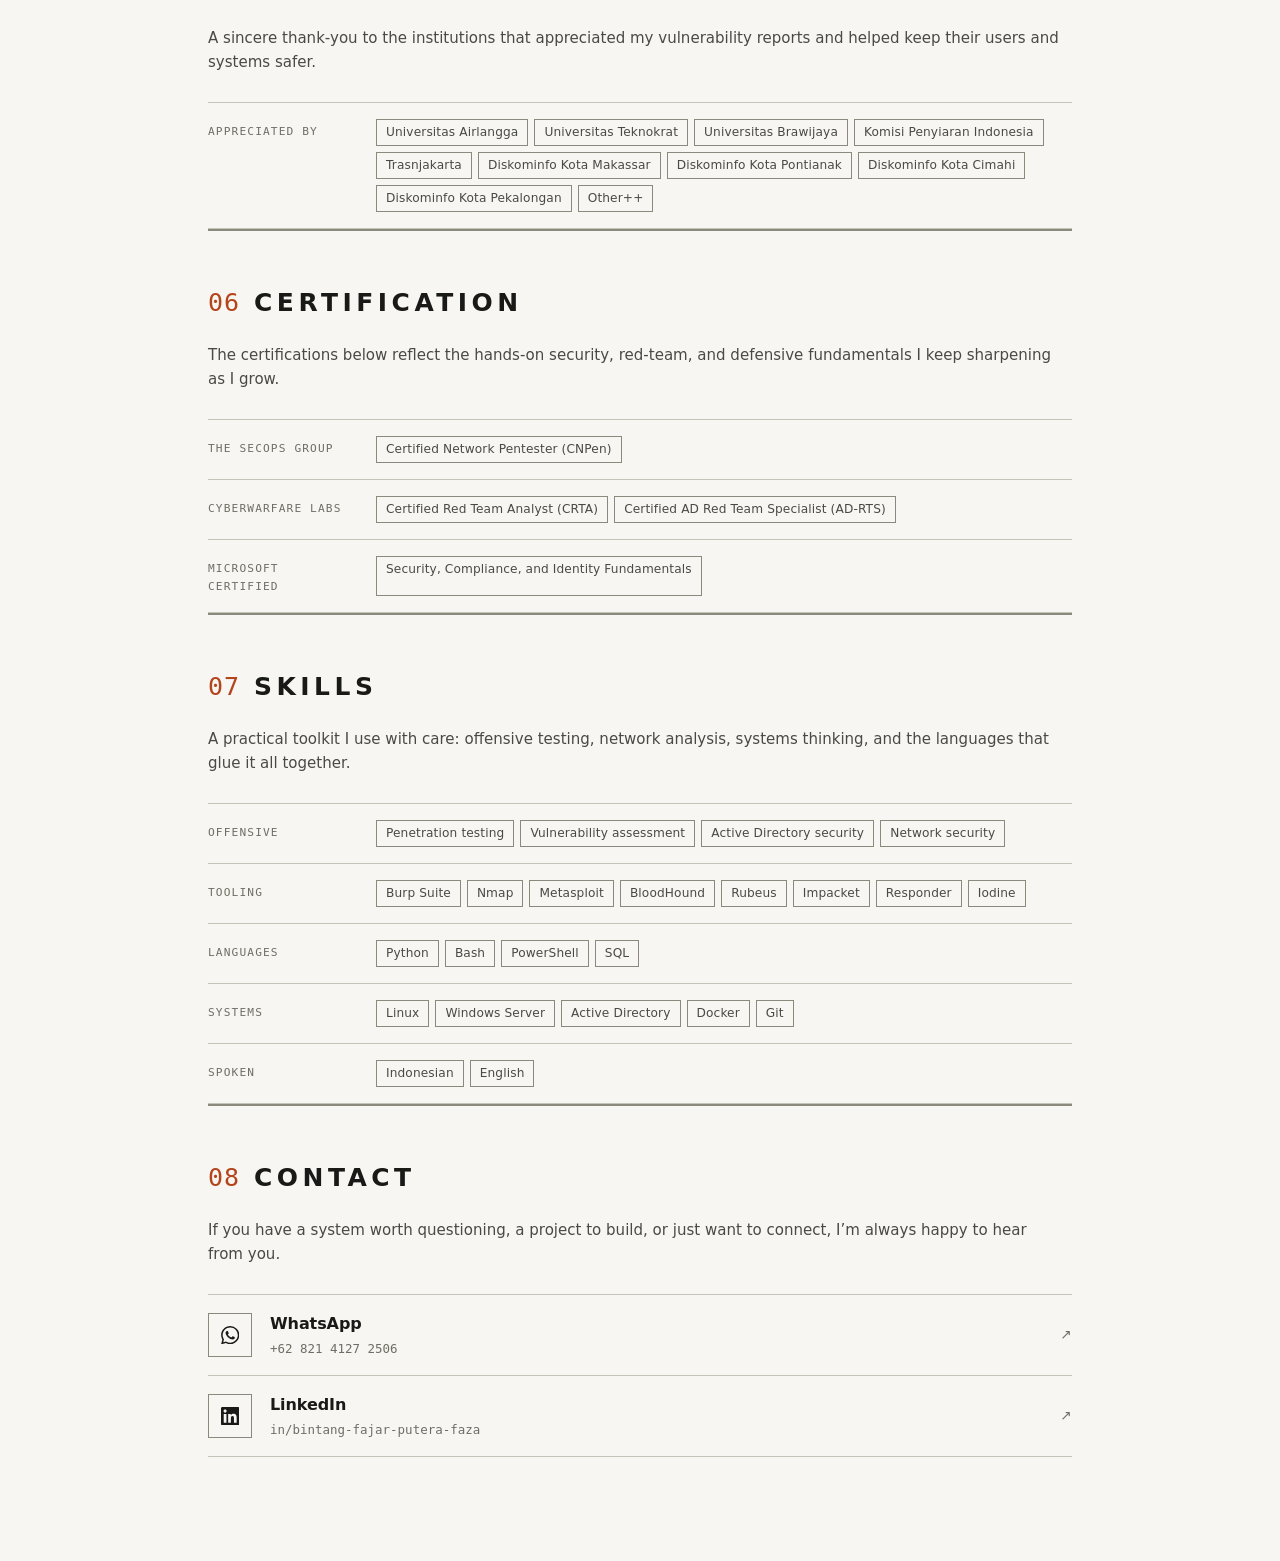
==== commit 8a1d4500: "semi-finished" ====
--- a/index.html
+++ b/index.html
@@ -4,7 +4,7 @@
     <meta charset="UTF-8" />
     <meta name="viewport" content="width=device-width, initial-scale=1.0" />
     <meta name="theme-color" content="#f7f6f2" />
-    <title>Bintang Fajar Putera Faza — cybersecurity engineer</title>
+    <title>Bintang Fajar Putera Faza - cybersecurity engineer</title>
     <meta
       name="description"
       content="Bintang Fajar Putera Faza, cybersecurity engineer based in Indonesia. Penetration testing, vulnerability assessment, and network security."
@@ -12,16 +12,13 @@
     <meta name="author" content="Bintang Fajar Putera Faza" />
 
     <meta property="og:type" content="profile" />
-    <meta property="og:title" content="Bintang Fajar Putera Faza — cybersecurity engineer" />
+    <meta property="og:title" content="Bintang Fajar Putera Faza - cybersecurity engineer" />
     <meta
       property="og:description"
       content="Penetration testing, vulnerability assessment, and network security. Based in Indonesia."
     />
     <meta name="twitter:card" content="summary" />
 
-    <!-- Path relatif, bukan "/index.html". GitHub Pages menyajikan site proyek
-         dari /<nama-repo>/, jadi path berawalan "/" akan 404. Relatif tetap
-         benar di root domain maupun di subpath. -->
     <link rel="icon" type="image/svg+xml" href="favicon.svg" />
     <link rel="canonical" href="./" />
     <link rel="stylesheet" href="styles.css" />
@@ -29,9 +26,6 @@
   <body>
     <a class="skip-link" href="#main-content">Skip to content</a>
 
-    <!-- Substrat dan margin. Keduanya dekoratif dan tidak membawa informasi,
-         jadi aria-hidden; metadata dokumen yang sebenarnya tetap ada sebagai
-         teks di title block dan rail, bukan cuma di sini. -->
     <div class="sheet" aria-hidden="true">
       <span class="crop crop--tl"></span>
       <span class="crop crop--tr"></span>
@@ -39,16 +33,16 @@
       <span class="crop crop--br"></span>
     </div>
     <p class="rail" aria-hidden="true">
-      <span>Amauder</span><span>Sheet 01 / 01</span><span>Scale 1:1</span
+      <span>Bintang Fajar</span><span>Introduction</span><span>2026</span
       ><span>Rev A</span>
     </p>
 
     <div class="page">
-      <!-- Letterhead: memberi halaman ini identitas dokumen, bukan landing page. -->
+      
       <header class="letterhead">
-        <p class="letterhead__mark">Amauder</p>
+        <p class="letterhead__mark">Let Me Intro</p>
         <p class="letterhead__meta">
-          <span>Curriculum vitae</span>
+          <span>Lamongan</span>
           <span aria-hidden="true">·</span>
           <span>Indonesia</span>
         </p>
@@ -56,52 +50,47 @@
 
       <main id="main-content" tabindex="-1">
         <section class="hero" aria-labelledby="hero-name">
-          <!-- Hero tidak diberi nomor: penomoran 01-07 milik tujuh section
-            di bawahnya, jadi profil tetap murni sebagai pengantar. -->
+          
           <p class="eyebrow">Profile</p>
           <h1 class="hero__name" id="hero-name">Bintang Fajar<br />Putera Faza</h1>
           <p class="hero__role">
             Cybersecurity Engineer <span aria-hidden="true">·</span> Penetration testing,
             vulnerability assessment, network security
           </p>
-          <!-- Tagline dari profile.ts, sebelumnya tidak terpakai di halaman
-               mana pun. Diletakkan tepat setelah peran supaya jadi kalimat
-               yang dibaca kedua, sebelum paragraf yang panjang. -->
-          <p class="hero__tagline">I spent four years attacking identity. Now I defend it.</p>
+          
+          <p class="hero__tagline">Hi, I’m Bintang! 👋</p>
 
           <div class="hero__intro">
             <p>
-              I am a cybersecurity engineer based in Indonesia. Most engagements start the
-              same way: someone points me at a system they already trust and asks what
-              happens when that trust is wrong.
+              I’m passionate about cybersecurity and currently pursuing my journey toward becoming a 
+              Cybersecurity Engineer, with a strong interest in the Red Team and offensive security.
             </p>
             <p>
-              At Intelix Global Crossing I ran technical discovery with clients, scoped the
-              work, executed the testing, and turned the results into commercial proposals.
-              At Brawijaya University I focused on network security and systems analysis,
-              and taught Operating Systems as a laboratory assistant.
+              During my university years, I’ve been actively involved in a student organization focused 
+              on DevOps & Security, where I also discovered my appreciation for the open-source community. 
+              Beyond that, I’ve taken part in various campus activities from organizing events and working 
+              on projects to contributing as a teaching assistant.
             </p>
             <p>
-              Outside work I run the security track at POROS, the open source organisation
-              of the Faculty of Computer Science — currently Head of Internal, after two
-              years in public relations.
+              Outside the classroom, I enjoy exploring new things and expanding my skill set. I’m currently 
+              diving deeper into Cloud Security, particularly AWS and GCP, while also sharpening my knowledge 
+              in the Blue Team side of cybersecurity.
+            </p>
+            <p>
+              For me, cybersecurity isn’t just about finding vulnerabilities, it’s about continuously learning, 
+              experimenting, and having fun while figuring out how things work. 🚀
             </p>
           </div>
         </section>
-
-        <!-- Satu komponen .log dipakai di empat section: Work Experience,
-             Projects, Organization, Education. Bentuk datanya sama --
-             periode, judul, afiliasi, bullet -- jadi satu implementasi
-             cukup, dan keempat section otomatis terlihat konsisten. Urutan
-             di dalam tiap section: dari yang terbaru. -->
 
         <section class="section" aria-labelledby="work-heading">
           <h2 class="section__title" id="work-heading">
             <span class="section__num" aria-hidden="true">01</span> Work Experience
           </h2>
+          <p class="section__lead">The work below traces how I help clients trust their systems less blindly: scoping engagements, testing carefully, and turning findings into clear next steps.</p>
           <ol class="log">
             <li class="log__entry">
-              <p class="log__when">2025 — 2026</p>
+              <p class="log__when">2025 - 2026</p>
               <div class="log__what">
                 <h3 class="log__role">Junior Technical Consultant</h3>
                 <p class="log__org">PT Intelix Global Crossing</p>
@@ -125,6 +114,7 @@
           <h2 class="section__title" id="projects-heading">
             <span class="section__num" aria-hidden="true">02</span> Projects
           </h2>
+          <p class="section__lead">These projects are where curiosity becomes proof - from detecting DNS tunneling to practicing the kind of testing I aim to bring into real engagements.</p>
           <ol class="log">
             <li class="log__entry">
               <p class="log__when">2026</p>
@@ -161,13 +151,14 @@
           <h2 class="section__title" id="organization-heading">
             <span class="section__num" aria-hidden="true">03</span> Organization
           </h2>
+          <p class="section__lead">Open source communities are my second classroom; here I learned to lead calmly, communicate clearly, and keep good work moving.</p>
           <ol class="log">
             <li class="log__entry">
-              <p class="log__when">2025 — 2026</p>
+              <p class="log__when">2025 - 2026</p>
               <div class="log__what">
                 <h3 class="log__role">Head of Internal Division</h3>
                 <p class="log__org">
-                  POROS — Organization of Open Source, Faculty of Computer Science
+                  POROS - Organization of Open Source, Faculty of Computer Science
                 </p>
                 <ul class="log__points">
                   <li>Ran performance reviews and competency assessments across the division.</li>
@@ -195,11 +186,11 @@
             </li>
 
             <li class="log__entry">
-              <p class="log__when">2024 — 2025</p>
+              <p class="log__when">2024 - 2025</p>
               <div class="log__what">
                 <h3 class="log__role">Vice Head of Public Relations Division</h3>
                 <p class="log__org">
-                  POROS — Organization of Open Source, Faculty of Computer Science
+                  POROS - Organization of Open Source, Faculty of Computer Science
                 </p>
                 <ul class="log__points">
                   <li>Ran external communications for the Security Department.</li>
@@ -208,11 +199,11 @@
             </li>
 
             <li class="log__entry">
-              <p class="log__when">2023 — 2026</p>
+              <p class="log__when">2023 - 2026</p>
               <div class="log__what">
                 <h3 class="log__role">Member, Security Department</h3>
                 <p class="log__org">
-                  POROS — Organization of Open Source, Faculty of Computer Science
+                  POROS - Organization of Open Source, Faculty of Computer Science
                 </p>
                 <ul class="log__points">
                   <li>Designed and ran the mentorship programme that onboards new members.</li>
@@ -226,11 +217,12 @@
           <h2 class="section__title" id="education-heading">
             <span class="section__num" aria-hidden="true">04</span> Education
           </h2>
+          <p class="section__lead">My studies gave me the systems mindset behind the security work - structured, curious, and always looking for how something is supposed to fail.</p>
           <ol class="log">
             <li class="log__entry">
               <p class="log__when">2026</p>
               <div class="log__what">
-                <h3 class="log__role">Informatics Engineer — graduated</h3>
+                <h3 class="log__role">Informatics Engineer - graduated</h3>
                 <p class="log__org">Brawijaya University · GPA 3.41 / 4.00</p>
                 <ul class="log__points">
                   <li>Laboratory Teaching Assistant for the Operating Systems course.</li>
@@ -245,9 +237,32 @@
           <h2 class="section__title" id="awards-heading">
             <span class="section__num" aria-hidden="true">05</span> Awards &amp; Recognition
           </h2>
-          <!-- Dikelompokkan per penerbit, jadi tiga baris dan bukan
-               tujuh belas. Nama sertifikat tidak mengulang penerbitnya. -->
-          <p class="section__lead">Certifications held, grouped by issuing body.</p>
+          <p class="section__lead">A sincere thank-you to the institutions that appreciated my vulnerability reports and helped keep their users and systems safer.</p>
+          <div class="matrix">
+            <div class="matrix__row">
+              <p class="matrix__key">Appreciated by</p>
+              <ul class="matrix__items">
+                <li class="chip">Universitas Airlangga</li>
+                <li class="chip">Universitas Teknokrat</li>
+                <li class="chip">Universitas Brawijaya</li>
+                <li class="chip">Komisi Penyiaran Indonesia</li>
+                <li class="chip">Trasnjakarta</li>
+                <li class="chip">Diskominfo Kota Makassar</li>
+                <li class="chip">Diskominfo Kota Pontianak</li>
+                <li class="chip">Diskominfo Kota Cimahi</li>
+                <li class="chip">Diskominfo Kota Pekalongan</li>
+                <li class="chip">Other++</li>
+              </ul>
+            </div>
+          </div>
+        </section>
+
+        <section class="section" aria-labelledby="certification-heading">
+          <h2 class="section__title" id="certification-heading">
+            <span class="section__num" aria-hidden="true">06</span> Certification
+          </h2>
+          
+          <p class="section__lead">The certifications below reflect the hands-on security, red-team, and defensive fundamentals I keep sharpening as I grow.</p>
           <div class="matrix">
             <div class="matrix__row">
               <p class="matrix__key">The SecOps Group</p>
@@ -273,8 +288,9 @@
 
         <section class="section" aria-labelledby="skills-heading">
           <h2 class="section__title" id="skills-heading">
-            <span class="section__num" aria-hidden="true">06</span> Skills
-          </h2>
+            <span class="section__num" aria-hidden="true">07</span> Skills
+          </h2>
+          <p class="section__lead">A practical toolkit I use with care: offensive testing, network analysis, systems thinking, and the languages that glue it all together.</p>
           <div class="matrix">
             <div class="matrix__row">
               <p class="matrix__key">Offensive</p>
@@ -329,13 +345,10 @@
 
         <section class="section" aria-labelledby="contact-heading">
           <h2 class="section__title" id="contact-heading">
-            <span class="section__num" aria-hidden="true">07</span> Contact
-          </h2>
-          <!-- Dipindah ke bawah: urutan section mengikuti urutan cerita, bukan
-               urutan tempat orang mencari kontak. Logo platform ditulis
-               inline sebagai SVG (bukan icon font atau file eksternal)
-               supaya halaman tetap tanpa request ke pihak ketiga.
-               GitHub diganti WhatsApp: wa.me/{nomor}. -->
+            <span class="section__num" aria-hidden="true">08</span> Contact
+          </h2>
+          <p class="section__lead">If you have a system worth questioning, a project to build, or just want to connect, I’m always happy to hear from you.</p>
+          
           <ul class="channels">
             <li class="channels__item">
               <a
@@ -384,5 +397,9 @@
 
       </main>
     </div>
+
+    <figure class="shiba">
+      <span class="shiba__emoji" aria-hidden="true">🕸️</span>
+    </figure>
   </body>
 </html>
--- a/styles.css
+++ b/styles.css
@@ -1,46 +1,19 @@
-/* ==========================================================================
-   intro-about — light technical document
-   --------------------------------------------------------------------------
-   Halaman satu yang bisa dicetak dan dibaca seperti spesifikasi teknis:
-   kertas hangat, tinta hampir hitam, satu aksen merah bata yang dipakai
-   hemat, dan tiga lapis tipografi (serif untuk display, sans untuk prosa,
-   mono untuk label).
-
-   Prinsip yang dipakai:
-     - Garis rambut 1px sebagai pemisah utama, bukan bayangan atau kotak.
-     - Aksen hanya di tiga tempat: nomor section, garis bawah link, dan
-       penanda kolom. Kalau warna mulai merembet, itu salah pakai.
-     - Struktur toldak grid tetap dari layar 480px sampai 1440px; tidak ada
-       titik balik layout, hanya pengurangan jarak.
-
-   Tanpa webfont. Semua tipografi memakai font sistem, jadi tidak ada request
-   ke pihak ketiga sama sekali.
-   ========================================================================== */
+
 
 :root {
   color-scheme: light;
 
-  /* --- tinta & kertas -------------------------------------------------- */
   --paper: #f7f6f2;
-  /* Dipisah dari --ink supaya grid bisa pakai alpha tanpa mengubah warna teks. */
+  
   --ink-rgb: 25 25 23;
   --ink: #191917;
   --ink-2: #4a4a45;
   --ink-3: #6e6e65;
 
-  /* Tiga berat garis, bukan satu — berat adalah bahasa gambar teknik.
-     --rule        memisah item di dalam satu section (baris matriks,
-                   baris timeline, sel title block)
-     --rule-bold   menutup section: garis atas tiap .section dan border chip
-     --rule-strong furniture halaman: garis bawah letterhead dan tanda bullet
-     Semuanya 1px kecuali yang ditandai. "Bold" di sini adalah warnanya,
-     bukan ketebalannya, supaya ritme garis tetap seragam di layar
-     resolusi tinggi dan di cetakan. */
   --rule: #c6c3b7;
   --rule-bold: #8b887c;
   --rule-strong: #191917;
 
-  /* Aksen tunggal. Dipakai hemat: nomor section, hover link, penanda log. */
   --accent: #b4441c;
 
   --focus: #1a4fb4;
@@ -51,10 +24,6 @@
     'Segoe UI', sans-serif;
   --font-mono: ui-monospace, SFMono-Regular, Menlo, 'DejaVu Sans Mono', monospace;
 
-  /* Tidak ada --measure. Dulu ada batas 68ch di blok paragraf, tapi
-     itu membuat tepi teks berhenti di dalam garis section. Sekarang
-     lebar teks = lebar kolom = lebar garis, dan panjang baris yang
-     muncul ditangani hyphens: auto di .hero__intro p / .log__points li. */
   --gutter: clamp(20px, 5vw, 64px);
 }
 
@@ -113,22 +82,16 @@
   top: 8px;
 }
 
-/* TabIndex="-1" dipakai supaya skip-link benar-benar memindahkan fokus.
-   Tanpa ini, browser menandai <main> tapi tidak menggulir ke sana. */
 main:focus {
   outline: none;
 }
-
-/* --- substrat: grid kertas + crop mark + margin rail -------------------- */
 
 .sheet {
   position: fixed;
   inset: 0;
   z-index: -1;
   pointer-events: none;
-  /* Dua skala grid supaya halaman tetap punya tekstur tanpa jadi ramai:
-     24px untuk ritme, 120px untuk bidang besar. Alpha dijaga rendah —
-     di atas 0.08 teks mulai kehilangan kontras dan grid jadi konten. */
+  
   background-image:
     linear-gradient(to right, rgb(var(--ink-rgb) / 0.07) 1px, transparent 1px),
     linear-gradient(to bottom, rgb(var(--ink-rgb) / 0.07) 1px, transparent 1px),
@@ -141,7 +104,6 @@
     24px 24px;
 }
 
-/* Crop mark di empat pojok: dua garis L yang menandai batas bidang cetak. */
 .crop {
   position: absolute;
   width: 13px;
@@ -189,9 +151,6 @@
   transform: scale(-1);
 }
 
-/* Margin rail: label dokumen yang berjalan vertikal di tepi kiri, seperti
-   margin pada gambar teknik. position:fixed karena harus menempel ke
-   viewport, bukan ikut bergeser dengan isi. */
 .rail {
   position: fixed;
   bottom: 3.5rem;
@@ -210,23 +169,17 @@
   pointer-events: none;
 }
 
-/* Rail tidak boleh menabrak konten: disembunyikan sebelum ruang margin
-   cukup untuk menahannya. */
 @media (max-width: 66rem) {
   .rail {
     display: none;
   }
 }
-
-/* --- kerangka halaman ---------------------------------------------------- */
 
 .page {
   max-width: 62rem;
   margin: 0 auto;
   padding: 0 var(--gutter) clamp(56px, 9vw, 104px);
 }
-
-/* --- letterhead ---------------------------------------------------------- */
 
 .letterhead {
   display: flex;
@@ -235,8 +188,7 @@
   justify-content: space-between;
   gap: 6px 24px;
   padding: 20px 0 14px;
-  /* Garis ganda: yang tebal memisahkan identitas dari isi, yang tipis
-     menandai tepi dokumen. */
+  
   border-bottom: 2px solid var(--rule-strong);
   box-shadow: 0 1px 0 var(--rule);
 }
@@ -260,19 +212,6 @@
   letter-spacing: 0.08em;
   text-transform: uppercase;
 }
-
-/* --- prosa: rata kiri-kanan ---------------------------------------------- */
-/* Hanya teks paragraf yang justifies. Judul, label mono, chip, dan
-   affiliation pendek TIDAK ikut: justify menarik spasi di baris yang
-   cuma berisi satu atau dua kata, dan blok pendek yang diratakan penuh
-   kelihatan rusak di tepi kanannya.
-
-   `hyphens: auto` bukan aksesori di sini. Tanpa pemenggalan kata,
-   justify mengisi setiap celah dengan spasi, dan baris kedua ke bawah
-   jadi penuh rivers -- makin buruk di kolom sempit. Dengan `lang="en"`
-   di <html>, browser punya kamus pemenggal untuk bahasa Inggris. Kalau
-   halaman ini nanti berbahasa Indonesia, `hyphens: auto` butuh
-   `lang="id"` supaya pemenggalannya sesuai. */
 
 .hero__intro p,
 .log__points li {
@@ -280,8 +219,6 @@
   -webkit-hyphens: auto;
   hyphens: auto;
 }
-
-/* --- hero ---------------------------------------------------------------- */
 
 .hero {
   padding: clamp(44px, 8vw, 88px) 0 clamp(40px, 6vw, 64px);
@@ -306,8 +243,6 @@
   text-wrap: balance;
 }
 
-/* Garis aksen pendek di bawah nama: satu-satunya tempat warna itu muncul
-   di blok pembuka. */
 .hero__name::after {
   content: '';
   display: block;
@@ -318,8 +253,7 @@
 }
 
 .hero__role {
-  /* Lebar penuh, sama seperti paragraf hero: kolom teks di hero harus
-     satu tepi kanan yang sama dengan garis section. */
+  
   margin: clamp(20px, 3vw, 28px) 0 0;
   color: var(--ink-2);
   font-size: clamp(1rem, 1.6vw, 1.12rem);
@@ -327,13 +261,6 @@
   text-wrap: pretty;
 }
 
-/* Tagline: satu-satunya serif besar kedua di halaman, dan satu-satunya
-   tempat aksen dipakai pada teks (bukan garis). Ukurannya di bawah nama
-   supaya hierarkinya jelas, tapi cukup besar untuk jadi momentum.
-   30ch di sini sengaja ditahan: ini pull quote dengan text-wrap: balance,
-   bukan paragraf. Balance butuh kolom sempit untuk membagi kalimat jadi
-   dua baris sama panjang; diberi lebar penuh, balance tidak punya yang
-   bisa diseimbangkan dan tagline jadi satu baris panjang yang menggantung. */
 .hero__tagline {
   max-width: 30ch;
   margin: clamp(26px, 4vw, 38px) 0 0;
@@ -346,16 +273,10 @@
 }
 
 .hero__intro {
-  /* Tidak ada max-width: teks harus berhenti tepat di tepi kanan kolom,
-     sama dengan garis section, border matrix, dan border log. Batas ch
-     apa pun di sini bikin tepi teks meleset ke dalam dan halaman
-     kehilangan garis vertikal yang rapi. Baris yang jadi panjang
-     akibatnya ditangani oleh hyphens: auto, bukan oleh pemotongan kolom. */
+  
   margin-top: clamp(28px, 4vw, 40px);
   padding-left: clamp(16px, 2.5vw, 26px);
-  /* Blok paragraf pembuka punya sisi kirinya sendiri, memakai rule-bold
-     supaya dua blok prose itu punya bentuk dan bukan sekadar teks
-     yang mengambang. */
+  
   border-left: 2px solid var(--rule-bold);
 }
 
@@ -371,15 +292,47 @@
   margin-top: 1.05em;
 }
 
-
-/* --- section ------------------------------------------------------------- */
+.shiba {
+  position: fixed;
+  right: clamp(12px, 4vw, 48px);
+  bottom: clamp(12px, 4vw, 48px);
+  z-index: 3;
+  margin: 0;
+}
+
+.shiba__emoji {
+  display: inline-block;
+  border: 0;
+  padding: 0;
+  background: transparent;
+  font-size: clamp(3.2rem, 10vw, 6rem);
+  line-height: 1;
+  animation: shiba-move 2.2s ease-in-out infinite;
+}
+
+@keyframes shiba-move {
+  0%,
+  100% {
+    transform: translate(0, 0) rotate(-4deg);
+  }
+  50% {
+    transform: translate(10px, -8px) rotate(5deg);
+  }
+}
+
+.shiba figcaption {
+  margin-top: 6px;
+  color: var(--ink-3);
+  font-family: var(--font-mono);
+  font-size: 0.68rem;
+  letter-spacing: 0.08em;
+  text-transform: uppercase;
+  text-align: right;
+}
 
 .section {
   padding-top: clamp(34px, 5vw, 52px);
-  /* Garis pembatas section: 2px dan jauh lebih gelap dari pembatas baris
-     di dalamnya. Ini yang bikin mata tahu di mana satu bagian selesai dan
-     bagian berikutnya mulai — kalau bobotnya sama, seluruh halaman terbaca
-     sebagai satu blok panjang. */
+  
   border-top: 2px solid var(--rule-bold);
 }
 
@@ -402,8 +355,6 @@
   letter-spacing: 0.04em;
 }
 
-/* --- contact: app channels ----------------------------------------------- */
-
 .channels {
   margin: 0;
   padding: 0;
@@ -425,9 +376,6 @@
   text-decoration: none;
 }
 
-/* Logo platform dibungkus kotak sharp tanpa fill. Pakai bahasa visual
-   yang sama dengan .chip supaya contact terbaca sebagai bagian dari
-   dokumen ini, bukan widget yang ditempel. */
 .channel__mark {
   display: grid;
   place-items: center;
@@ -442,8 +390,7 @@
 .channel__mark svg {
   width: 1.15rem;
   height: 1.15rem;
-  /* Monochrome mengikuti tinta halaman; warna merek asli akan merusak
-     palet dan bentrok dengan satu-satunya aksen yang ada. */
+  
   fill: var(--ink);
   transition: fill 140ms ease;
 }
@@ -497,8 +444,6 @@
 .channel:focus-visible .channel__ext {
   transform: translate(2px, -2px);
 }
-
-/* --- skills: matrix ------------------------------------------------------ */
 
 .matrix {
   border-top: 1px solid var(--rule);
@@ -530,11 +475,6 @@
   list-style: none;
 }
 
-/* Chip: kotak tajam, tanpa radius dan tanpa warna latar, hanya garis
-   rambut. Pembeda dari "tag" di desain lama adalah ketiadaan fill.
-   Border memakai --rule-bold karena di sinilah garis paling sering
-   muncul — 34 chip sekaligus. Kalau warnanya sama dengan pembatas
-   baris, semua chip larut dan baris Tooling kehilangan bentuknya. */
 .chip {
   padding: 4px 9px;
   border: 1px solid var(--rule-bold);
@@ -553,22 +493,14 @@
   color: var(--accent);
 }
 
-/* --- awards & recognition -------------------------------------------------- */
-/* Section ini sengaja memakai kelas .matrix yang sama dengan Skills: key
-   9rem + daftar chip. Dua section dengan bentuk data identik sebaiknya
-   berbagi komponen, bukan punya implementasi sendiri yang kebetulan
-   kelihatan sama. */
-
 .section__lead {
-  /* Lebar penuh juga, agar tepi kanannya ikut rata dengan garis. */
+  
   margin: -8px 0 clamp(20px, 3vw, 28px);
-  color: var(--ink-3);
+  color: var(--ink-2);
   font-size: 0.94rem;
   line-height: 1.6;
   text-wrap: pretty;
 }
-
-/* --- timeline: logbook --------------------------------------------------- */
 
 .log {
   margin: 0;
@@ -585,8 +517,7 @@
 }
 
 .log__entry:last-child {
-  /* Garis bawah sengaja dihilangkan pada entry terakhir supaya tabel
-     tertutup rapat, bukan menggantung. */
+  
   border-bottom: 1px solid var(--rule);
 }
 
@@ -615,7 +546,7 @@
 
 .log__org {
   margin: 4px 0 0;
-  color: var(--ink-3);
+  color: var(--ink-2);
   font-size: 0.84rem;
   line-height: 1.5;
   text-wrap: pretty;
@@ -629,8 +560,7 @@
 
 .log__points li {
   position: relative;
-  /* Lebar penuh, sama seperti .hero__intro: tepi kanan bullet harus
-     rata dengan tepi kanan border .log__entry. */
+  
   padding-left: 18px;
   color: var(--ink-2);
   font-size: 0.92rem;
@@ -642,8 +572,6 @@
   margin-top: 6px;
 }
 
-/* Penanda daftar: garis pendek, bukan titik. Bulkanya 1px, sama dengan
-   semua garis lain di halaman ini. */
 .log__points li::before {
   content: '';
   position: absolute;
@@ -654,14 +582,8 @@
   background: var(--rule-strong);
 }
 
-
-/* --- layar sempit -------------------------------------------------------- */
-
 @media (max-width: 34rem) {
-  /* Di bawah ~540px kolom 9rem untuk label + 1fr untuk nilai jadi tidak
-     seimbang: "Vulnerability assessment" masih muat, tapi label
-     "Languages spoken" sudah sempit. Key turun ke baris sendiri, nilainya
-     tetap di kolom yang sama supaya tidak melebar penuh. */
+  
   .matrix__row,
   .log__entry {
     grid-template-columns: 1fr;
@@ -681,9 +603,6 @@
     margin: 0;
   }
 
-  /* Di layar sempit handle platform masih muat, tapi kotak logo + teks +
-     panah sudah memakai hampir seluruh lebar. Panah cukup dihilangkan:
-     target=_blank sudah menandakan link ini menuju keluar. */
   .channel {
     grid-template-columns: 2.5rem 1fr;
     gap: 14px;
@@ -694,22 +613,17 @@
   }
 }
 
-
-/* --- cetak -------------------------------------------------------------- */
-
 @media print {
-  /* Cetak tidak butuh warna kertas yang hangat, dan aksen merah bata
-     boros tinta. Semua jadi hitam di atas putih, hairline dipertahankan. */
+  
   body {
     background: #fff;
     color: #000;
     font-size: 10.5pt;
   }
 
-  /* Grid kertas, crop mark, dan margin rail tidak berarti di atas kertas
-     printer: hilang seluruhnya. */
   .sheet,
-  .rail {
+  .rail,
+  .shiba {
     display: none;
   }
 
@@ -736,8 +650,6 @@
     break-inside: avoid;
   }
 
-  /* Logo platform tetap dicetak: tanpa warna jadi hanya silhouette, tapi
-     bentuknya masih terbaca sehingga platform-nya tetap dikenali. */
   .channel__mark {
     border-color: #000;
   }
@@ -766,8 +678,6 @@
     padding-top: 18px;
   }
 }
-
-/* --- reduced motion ------------------------------------------------------ */
 
 @media (prefers-reduced-motion: reduce) {
   *,
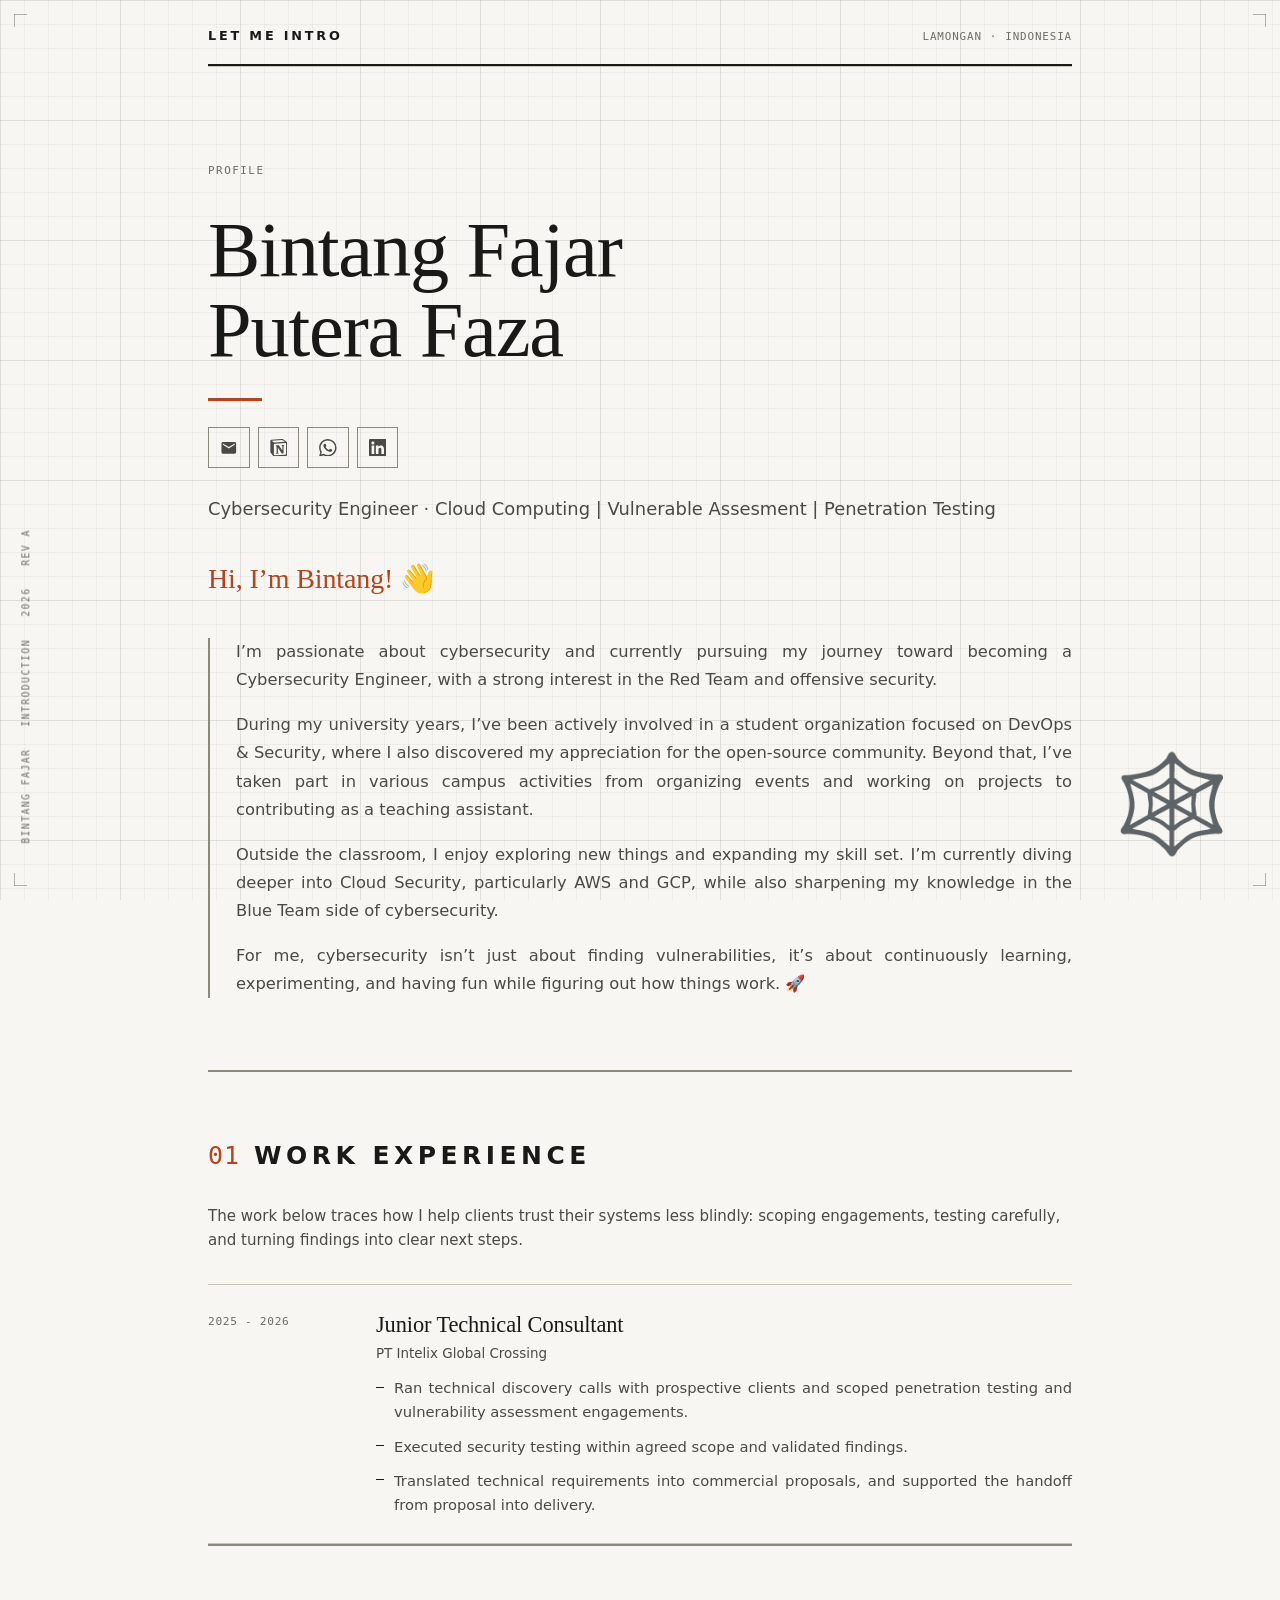
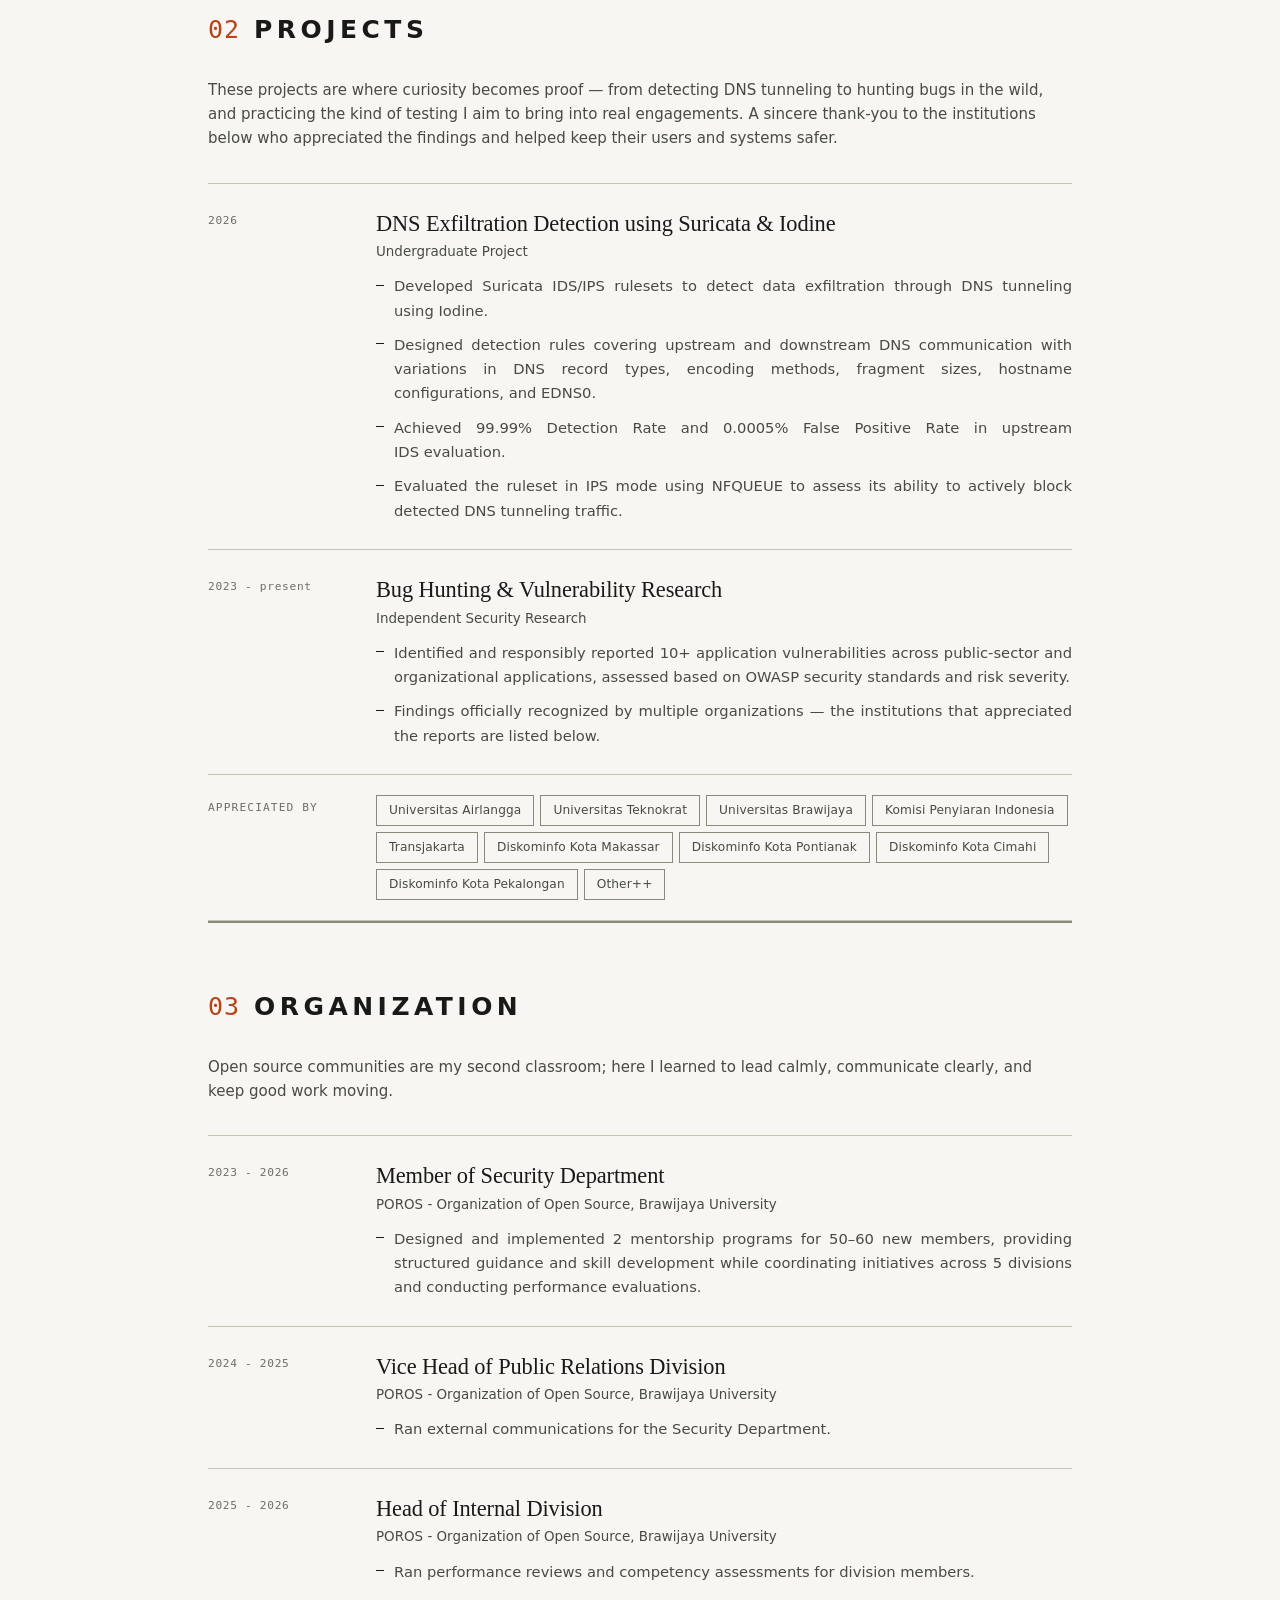
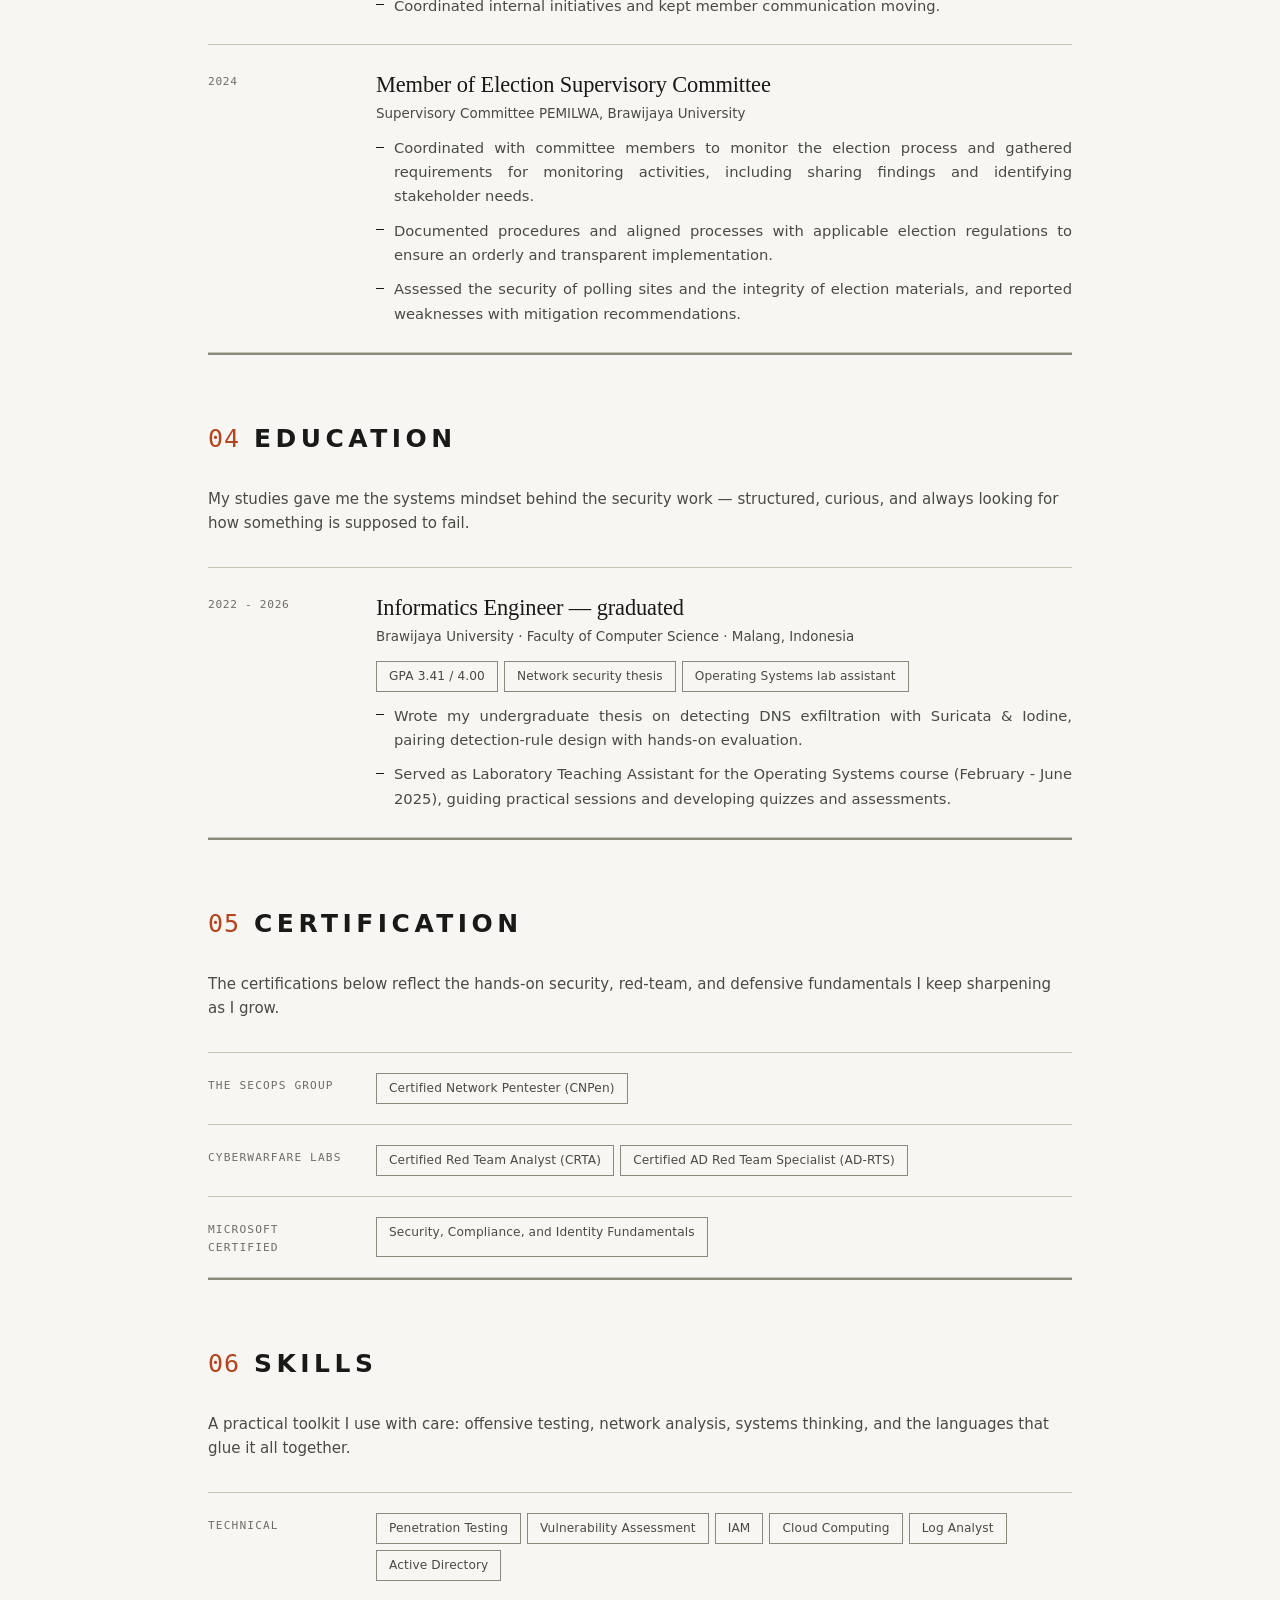
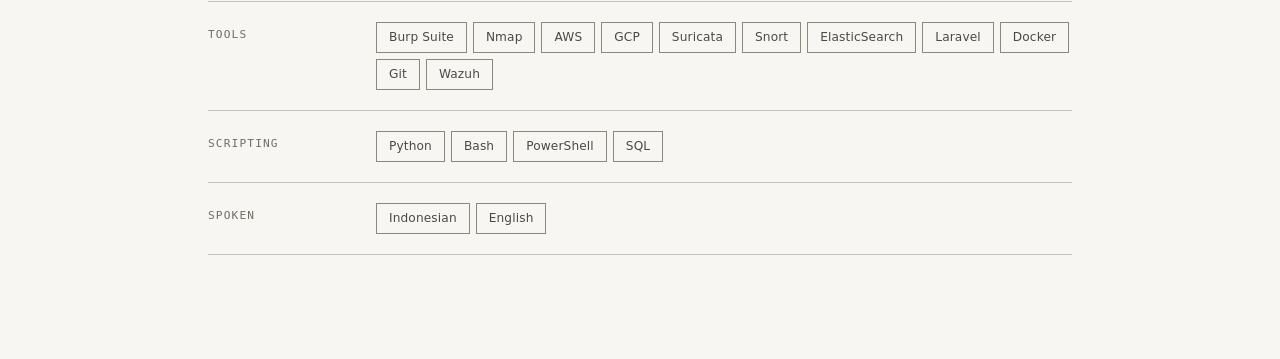
==== commit b3ad371c: "Rework sections: icon contact in hero, bug hunting project, sync content with CV" ====
--- a/index.html
+++ b/index.html
@@ -38,7 +38,6 @@
     </p>
 
     <div class="page">
-      
       <header class="letterhead">
         <p class="letterhead__mark">Let Me Intro</p>
         <p class="letterhead__meta">
@@ -50,34 +49,95 @@
 
       <main id="main-content" tabindex="-1">
         <section class="hero" aria-labelledby="hero-name">
-          
           <p class="eyebrow">Profile</p>
           <h1 class="hero__name" id="hero-name">Bintang Fajar<br />Putera Faza</h1>
+
+          <ul class="hero__contact">
+            <li>
+              <a
+                href="mailto:bintangfajarpf@gmail.com"
+                aria-label="Email: bintangfajarpf@gmail.com"
+                title="bintangfajarpf@gmail.com"
+              >
+                <svg viewBox="0 0 24 24" aria-hidden="true" focusable="false">
+                  <path
+                    d="M20 4H4c-1.1 0-1.99.9-1.99 2L2 18c0 1.1.9 2 2 2h16c1.1 0 2-.9 2-2V6c0-1.1-.9-2-2-2zm0 4-8 5-8-5V6l8 5 8-5v2z"
+                  />
+                </svg>
+              </a>
+            </li>
+            <li>
+              <a
+                href="https://kindly-handstand-34d.notion.site/Walkthrough-17abd3c1fdf980cf9adefe68d842302d"
+                target="_blank"
+                rel="noreferrer noopener"
+                aria-label="Notion Walkthrough"
+                title="Notion Walkthrough"
+              >
+                <svg viewBox="0 0 24 24" aria-hidden="true" focusable="false">
+                  <path
+                    d="M4.459 4.208c.746.606 1.026.56 2.428.466l13.215-.793c.28 0 .047-.28-.046-.326L17.86 1.968c-.42-.326-.981-.7-2.055-.607L3.01 2.295c-.466.046-.56.28-.374.466zm.793 3.08v13.904c0 .747.373 1.027 1.214.98l14.523-.84c.841-.046.935-.56.935-1.167V6.354c0-.606-.233-.933-.748-.887l-15.177.887c-.56.047-.747.327-.747.933zm14.337.745c.093.42 0 .84-.42.888l-.7.14v10.264c-.608.327-1.168.514-1.635.514-.748 0-.935-.234-1.495-.933l-4.577-7.186v6.952L12.21 19s0 .84-1.168.84l-3.222.186c-.093-.186 0-.653.327-.746l.84-.233V9.854L7.822 9.76c-.094-.42.14-1.026.793-1.073l3.456-.233 4.764 7.279v-6.44l-1.215-.139c-.093-.514.28-.887.747-.933zM1.936 1.035l13.31-.98c1.634-.14 2.055-.047 3.082.7l4.249 2.986c.7.513.934.653.934 1.213v16.378c0 1.026-.373 1.634-1.68 1.726l-15.458.934c-.98.047-1.448-.093-1.962-.747l-3.129-4.06c-.56-.747-.793-1.306-.793-1.96V2.667c0-.839.374-1.54 1.447-1.632z"
+                  />
+                </svg>
+              </a>
+            </li>
+            <li>
+              <a
+                href="https://wa.me/6282141272506"
+                target="_blank"
+                rel="noreferrer noopener"
+                aria-label="WhatsApp: +62 821 4127 2506"
+                title="+62 821 4127 2506"
+              >
+                <svg viewBox="0 0 24 24" aria-hidden="true" focusable="false">
+                  <path
+                    d="M17.472 14.382c-.297-.149-1.758-.867-2.03-.967-.273-.099-.471-.148-.67.15-.197.297-.767.966-.94 1.164-.173.199-.347.223-.644.075-.297-.15-1.255-.463-2.39-1.475-.883-.788-1.48-1.761-1.653-2.059-.173-.297-.018-.458.13-.606.134-.133.298-.347.446-.52.149-.174.198-.298.298-.497.099-.198.05-.371-.025-.52-.075-.149-.669-1.612-.916-2.207-.242-.579-.487-.5-.669-.51-.173-.008-.371-.01-.57-.01-.198 0-.52.074-.792.372-.272.297-1.04 1.016-1.04 2.479 0 1.462 1.065 2.875 1.213 3.074.149.198 2.096 3.2 5.077 4.487.709.306 1.262.489 1.694.625.712.227 1.36.195 1.871.118.571-.085 1.758-.719 2.006-1.413.248-.694.248-1.289.173-1.413-.074-.124-.272-.198-.57-.347m-5.421 7.403h-.004a9.87 9.87 0 01-5.031-1.378l-.361-.214-3.741.982.998-3.648-.235-.374a9.86 9.86 0 01-1.51-5.26c.001-5.45 4.436-9.884 9.888-9.884 2.64 0 5.122 1.03 6.988 2.898a9.825 9.825 0 012.893 6.994c-.003 5.45-4.437 9.884-9.885 9.884m8.413-18.297A11.815 11.815 0 0012.05 0C5.495 0 .16 5.335.157 11.892c0 2.096.547 4.142 1.588 5.945L.057 24l6.305-1.654a11.882 11.882 0 005.683 1.448h.005c6.554 0 11.89-5.335 11.893-11.893a11.821 11.821 0 00-3.48-8.413Z"
+                  />
+                </svg>
+              </a>
+            </li>
+            <li>
+              <a
+                href="https://www.linkedin.com/in/bintang-fajar-putera-faza-b53459216/"
+                target="_blank"
+                rel="noreferrer noopener"
+                aria-label="LinkedIn"
+                title="in/bintang-fajar-putera-faza"
+              >
+                <svg viewBox="0 0 24 24" aria-hidden="true" focusable="false">
+                  <path
+                    d="M20.447 20.452h-3.554v-5.569c0-1.328-.027-3.037-1.852-3.037-1.853 0-2.136 1.445-2.136 2.939v5.667H9.351V9h3.414v1.561h.046c.477-.9 1.637-1.85 3.37-1.85 3.601 0 4.267 2.37 4.267 5.455v6.286zM5.337 7.433c-1.144 0-2.063-.926-2.063-2.065 0-1.138.92-2.063 2.063-2.063 1.14 0 2.064.925 2.064 2.063 0 1.139-.925 2.065-2.064 2.065zm1.782 13.019H3.555V9h3.564v11.452zM22.225 0H1.771C.792 0 0 .774 0 1.729v20.542C0 23.227.792 24 1.771 24h20.451C23.2 24 24 23.227 24 22.271V1.729C24 .774 23.2 0 22.222 0h.003z"
+                  />
+                </svg>
+              </a>
+            </li>
+          </ul>
+
           <p class="hero__role">
-            Cybersecurity Engineer <span aria-hidden="true">·</span> Penetration testing,
-            vulnerability assessment, network security
+            Cybersecurity Engineer <span aria-hidden="true">·</span> Cloud Computing |
+            Vulnerable Assesment | Penetration Testing
           </p>
-          
+
           <p class="hero__tagline">Hi, I’m Bintang! 👋</p>
 
           <div class="hero__intro">
             <p>
-              I’m passionate about cybersecurity and currently pursuing my journey toward becoming a 
+              I’m passionate about cybersecurity and currently pursuing my journey toward becoming a
               Cybersecurity Engineer, with a strong interest in the Red Team and offensive security.
             </p>
             <p>
-              During my university years, I’ve been actively involved in a student organization focused 
-              on DevOps & Security, where I also discovered my appreciation for the open-source community. 
-              Beyond that, I’ve taken part in various campus activities from organizing events and working 
+              During my university years, I’ve been actively involved in a student organization focused
+              on DevOps &amp; Security, where I also discovered my appreciation for the open-source community.
+              Beyond that, I’ve taken part in various campus activities from organizing events and working
               on projects to contributing as a teaching assistant.
             </p>
             <p>
-              Outside the classroom, I enjoy exploring new things and expanding my skill set. I’m currently 
-              diving deeper into Cloud Security, particularly AWS and GCP, while also sharpening my knowledge 
+              Outside the classroom, I enjoy exploring new things and expanding my skill set. I’m currently
+              diving deeper into Cloud Security, particularly AWS and GCP, while also sharpening my knowledge
               in the Blue Team side of cybersecurity.
             </p>
             <p>
-              For me, cybersecurity isn’t just about finding vulnerabilities, it’s about continuously learning, 
+              For me, cybersecurity isn’t just about finding vulnerabilities, it’s about continuously learning,
               experimenting, and having fun while figuring out how things work. 🚀
             </p>
           </div>
@@ -114,7 +174,7 @@
           <h2 class="section__title" id="projects-heading">
             <span class="section__num" aria-hidden="true">02</span> Projects
           </h2>
-          <p class="section__lead">These projects are where curiosity becomes proof - from detecting DNS tunneling to practicing the kind of testing I aim to bring into real engagements.</p>
+          <p class="section__lead">These projects are where curiosity becomes proof — from detecting DNS tunneling to hunting bugs in the wild, and practicing the kind of testing I aim to bring into real engagements. A sincere thank-you to the institutions below who appreciated the findings and helped keep their users and systems safer.</p>
           <ol class="log">
             <li class="log__entry">
               <p class="log__when">2026</p>
@@ -144,101 +204,27 @@
                 </ul>
               </div>
             </li>
+
+            <li class="log__entry">
+              <p class="log__when">2023 - present</p>
+              <div class="log__what">
+                <h3 class="log__role">Bug Hunting &amp; Vulnerability Research</h3>
+                <p class="log__org">Independent Security Research</p>
+                <ul class="log__points">
+                  <li>
+                    Identified and responsibly reported 10+ application vulnerabilities
+                    across public-sector and organizational applications, assessed
+                    based on OWASP security standards and risk severity.
+                  </li>
+                  <li>
+                    Findings officially recognized by multiple organizations — the
+                    institutions that appreciated the reports are listed below.
+                  </li>
+                </ul>
+              </div>
+            </li>
           </ol>
-        </section>
-
-        <section class="section" aria-labelledby="organization-heading">
-          <h2 class="section__title" id="organization-heading">
-            <span class="section__num" aria-hidden="true">03</span> Organization
-          </h2>
-          <p class="section__lead">Open source communities are my second classroom; here I learned to lead calmly, communicate clearly, and keep good work moving.</p>
-          <ol class="log">
-            <li class="log__entry">
-              <p class="log__when">2025 - 2026</p>
-              <div class="log__what">
-                <h3 class="log__role">Head of Internal Division</h3>
-                <p class="log__org">
-                  POROS - Organization of Open Source, Faculty of Computer Science
-                </p>
-                <ul class="log__points">
-                  <li>Ran performance reviews and competency assessments across the division.</li>
-                  <li>Coordinated internal initiatives and kept member communication moving.</li>
-                </ul>
-              </div>
-            </li>
-
-            <li class="log__entry">
-              <p class="log__when">2024</p>
-              <div class="log__what">
-                <h3 class="log__role">Committee Member</h3>
-                <p class="log__org">PEMILWA Election Supervisory Committee, Brawijaya University</p>
-                <ul class="log__points">
-                  <li>
-                    Assessed the security of polling sites and the integrity of election
-                    materials, and reported weaknesses with mitigation recommendations.
-                  </li>
-                  <li>
-                    Coordinated with fellow committee members on monitoring strategy during
-                    the election period.
-                  </li>
-                </ul>
-              </div>
-            </li>
-
-            <li class="log__entry">
-              <p class="log__when">2024 - 2025</p>
-              <div class="log__what">
-                <h3 class="log__role">Vice Head of Public Relations Division</h3>
-                <p class="log__org">
-                  POROS - Organization of Open Source, Faculty of Computer Science
-                </p>
-                <ul class="log__points">
-                  <li>Ran external communications for the Security Department.</li>
-                </ul>
-              </div>
-            </li>
-
-            <li class="log__entry">
-              <p class="log__when">2023 - 2026</p>
-              <div class="log__what">
-                <h3 class="log__role">Member, Security Department</h3>
-                <p class="log__org">
-                  POROS - Organization of Open Source, Faculty of Computer Science
-                </p>
-                <ul class="log__points">
-                  <li>Designed and ran the mentorship programme that onboards new members.</li>
-                </ul>
-              </div>
-            </li>
-          </ol>
-        </section>
-
-        <section class="section" aria-labelledby="education-heading">
-          <h2 class="section__title" id="education-heading">
-            <span class="section__num" aria-hidden="true">04</span> Education
-          </h2>
-          <p class="section__lead">My studies gave me the systems mindset behind the security work - structured, curious, and always looking for how something is supposed to fail.</p>
-          <ol class="log">
-            <li class="log__entry">
-              <p class="log__when">2026</p>
-              <div class="log__what">
-                <h3 class="log__role">Informatics Engineer - graduated</h3>
-                <p class="log__org">Brawijaya University · GPA 3.41 / 4.00</p>
-                <ul class="log__points">
-                  <li>Laboratory Teaching Assistant for the Operating Systems course.</li>
-                  <li>Thesis track in network security and systems analysis.</li>
-                </ul>
-              </div>
-            </li>
-          </ol>
-        </section>
-
-        <section class="section" aria-labelledby="awards-heading">
-          <h2 class="section__title" id="awards-heading">
-            <span class="section__num" aria-hidden="true">05</span> Awards &amp; Recognition
-          </h2>
-          <p class="section__lead">A sincere thank-you to the institutions that appreciated my vulnerability reports and helped keep their users and systems safer.</p>
-          <div class="matrix">
+          <!-- <div class="matrix"> -->
             <div class="matrix__row">
               <p class="matrix__key">Appreciated by</p>
               <ul class="matrix__items">
@@ -246,7 +232,7 @@
                 <li class="chip">Universitas Teknokrat</li>
                 <li class="chip">Universitas Brawijaya</li>
                 <li class="chip">Komisi Penyiaran Indonesia</li>
-                <li class="chip">Trasnjakarta</li>
+                <li class="chip">Transjakarta</li>
                 <li class="chip">Diskominfo Kota Makassar</li>
                 <li class="chip">Diskominfo Kota Pontianak</li>
                 <li class="chip">Diskominfo Kota Cimahi</li>
@@ -254,14 +240,122 @@
                 <li class="chip">Other++</li>
               </ul>
             </div>
-          </div>
+          <!-- </div> -->
+        </section>
+
+        <section class="section" aria-labelledby="organization-heading">
+          <h2 class="section__title" id="organization-heading">
+            <span class="section__num" aria-hidden="true">03</span> Organization
+          </h2>
+          <p class="section__lead">Open source communities are my second classroom; here I learned to lead calmly, communicate clearly, and keep good work moving.</p>
+          <ol class="log">
+            <li class="log__entry">
+              <p class="log__when">2023 - 2026</p>
+              <div class="log__what">
+                <h3 class="log__role">Member of Security Department</h3>
+                <p class="log__org">
+                  POROS - Organization of Open Source, Brawijaya University
+                </p>
+                <ul class="log__points">
+                  <li>
+                    Designed and implemented 2 mentorship programs for 50–60 new members,
+                    providing structured guidance and skill development while coordinating
+                    initiatives across 5 divisions and conducting performance evaluations.
+                  </li>
+                </ul>
+              </div>
+            </li>
+
+            <li class="log__entry">
+              <p class="log__when">2024 - 2025</p>
+              <div class="log__what">
+                <h3 class="log__role">Vice Head of Public Relations Division</h3>
+                <p class="log__org">
+                  POROS - Organization of Open Source, Brawijaya University
+                </p>
+                <ul class="log__points">
+                  <li>Ran external communications for the Security Department.</li>
+                </ul>
+              </div>
+            </li>
+
+            <li class="log__entry">
+              <p class="log__when">2025 - 2026</p>
+              <div class="log__what">
+                <h3 class="log__role">Head of Internal Division</h3>
+                <p class="log__org">
+                  POROS - Organization of Open Source, Brawijaya University
+                </p>
+                <ul class="log__points">
+                  <li>Ran performance reviews and competency assessments for division members.</li>
+                  <li>Coordinated internal initiatives and kept member communication moving.</li>
+                </ul>
+              </div>
+            </li>
+
+            <li class="log__entry">
+              <p class="log__when">2024</p>
+              <div class="log__what">
+                <h3 class="log__role">Member of Election Supervisory Committee</h3>
+                <p class="log__org">Supervisory Committee PEMILWA, Brawijaya University</p>
+                <ul class="log__points">
+                  <li>
+                    Coordinated with committee members to monitor the election process and
+                    gathered requirements for monitoring activities, including sharing
+                    findings and identifying stakeholder needs.
+                  </li>
+                  <li>
+                    Documented procedures and aligned processes with applicable election
+                    regulations to ensure an orderly and transparent implementation.
+                  </li>
+                  <li>
+                    Assessed the security of polling sites and the integrity of election
+                    materials, and reported weaknesses with mitigation recommendations.
+                  </li>
+                </ul>
+              </div>
+            </li>
+          </ol>
+        </section>
+
+        <section class="section" aria-labelledby="education-heading">
+          <h2 class="section__title" id="education-heading">
+            <span class="section__num" aria-hidden="true">04</span> Education
+          </h2>
+          <p class="section__lead">My studies gave me the systems mindset behind the security work — structured, curious, and always looking for how something is supposed to fail.</p>
+          <ol class="log">
+            <li class="log__entry">
+              <p class="log__when">2022 - 2026</p>
+              <div class="log__what">
+                <h3 class="log__role">Informatics Engineer — graduated</h3>
+                <p class="log__org">
+                  Brawijaya University · Faculty of Computer Science · Malang, Indonesia
+                </p>
+                <ul class="matrix__items log__tags">
+                  <li class="chip">GPA 3.41 / 4.00</li>
+                  <li class="chip">Network security thesis</li>
+                  <li class="chip">Operating Systems lab assistant</li>
+                </ul>
+                <ul class="log__points">
+                  <li>
+                    Wrote my undergraduate thesis on detecting DNS exfiltration with
+                    Suricata &amp; Iodine, pairing detection-rule design with hands-on evaluation.
+                  </li>
+                  <li>
+                    Served as Laboratory Teaching Assistant for the Operating Systems
+                    course (February - June 2025), guiding practical sessions and developing
+                    quizzes and assessments.
+                  </li>
+                </ul>
+              </div>
+            </li>
+          </ol>
         </section>
 
         <section class="section" aria-labelledby="certification-heading">
           <h2 class="section__title" id="certification-heading">
-            <span class="section__num" aria-hidden="true">06</span> Certification
-          </h2>
-          
+            <span class="section__num" aria-hidden="true">05</span> Certification
+          </h2>
           <p class="section__lead">The certifications below reflect the hands-on security, red-team, and defensive fundamentals I keep sharpening as I grow.</p>
           <div class="matrix">
             <div class="matrix__row">
@@ -288,34 +382,39 @@
 
         <section class="section" aria-labelledby="skills-heading">
           <h2 class="section__title" id="skills-heading">
-            <span class="section__num" aria-hidden="true">07</span> Skills
+            <span class="section__num" aria-hidden="true">06</span> Skills
           </h2>
           <p class="section__lead">A practical toolkit I use with care: offensive testing, network analysis, systems thinking, and the languages that glue it all together.</p>
           <div class="matrix">
             <div class="matrix__row">
-              <p class="matrix__key">Offensive</p>
-              <ul class="matrix__items">
-                <li class="chip">Penetration testing</li>
-                <li class="chip">Vulnerability assessment</li>
-                <li class="chip">Active Directory security</li>
-                <li class="chip">Network security</li>
-              </ul>
-            </div>
-            <div class="matrix__row">
-              <p class="matrix__key">Tooling</p>
+              <p class="matrix__key">Technical</p>
+              <ul class="matrix__items">
+                <li class="chip">Penetration Testing</li>
+                <li class="chip">Vulnerability Assessment</li>
+                <li class="chip">IAM</li>
+                <li class="chip">Cloud Computing</li>
+                <li class="chip">Log Analyst</li>
+                <li class="chip">Active Directory</li>
+              </ul>
+            </div>
+            <div class="matrix__row">
+              <p class="matrix__key">Tools</p>
               <ul class="matrix__items">
                 <li class="chip">Burp Suite</li>
                 <li class="chip">Nmap</li>
-                <li class="chip">Metasploit</li>
-                <li class="chip">BloodHound</li>
-                <li class="chip">Rubeus</li>
-                <li class="chip">Impacket</li>
-                <li class="chip">Responder</li>
-                <li class="chip">Iodine</li>
-              </ul>
-            </div>
-            <div class="matrix__row">
-              <p class="matrix__key">Languages</p>
+                <li class="chip">AWS</li>
+                <li class="chip">GCP</li>
+                <li class="chip">Suricata</li>
+                <li class="chip">Snort</li>
+                <li class="chip">ElasticSearch</li>
+                <li class="chip">Laravel</li>
+                <li class="chip">Docker</li>
+                <li class="chip">Git</li>
+                <li class="chip">Wazuh</li>
+              </ul>
+            </div>
+            <div class="matrix__row">
+              <p class="matrix__key">Scripting</p>
               <ul class="matrix__items">
                 <li class="chip">Python</li>
                 <li class="chip">Bash</li>
@@ -324,16 +423,6 @@
               </ul>
             </div>
             <div class="matrix__row">
-              <p class="matrix__key">Systems</p>
-              <ul class="matrix__items">
-                <li class="chip">Linux</li>
-                <li class="chip">Windows Server</li>
-                <li class="chip">Active Directory</li>
-                <li class="chip">Docker</li>
-                <li class="chip">Git</li>
-              </ul>
-            </div>
-            <div class="matrix__row">
               <p class="matrix__key">Spoken</p>
               <ul class="matrix__items">
                 <li class="chip">Indonesian</li>
@@ -342,59 +431,6 @@
             </div>
           </div>
         </section>
-
-        <section class="section" aria-labelledby="contact-heading">
-          <h2 class="section__title" id="contact-heading">
-            <span class="section__num" aria-hidden="true">08</span> Contact
-          </h2>
-          <p class="section__lead">If you have a system worth questioning, a project to build, or just want to connect, I’m always happy to hear from you.</p>
-          
-          <ul class="channels">
-            <li class="channels__item">
-              <a
-                class="channel"
-                href="https://wa.me/6282141272506"
-                target="_blank"
-                rel="noreferrer noopener"
-              >
-                <span class="channel__mark" aria-hidden="true">
-                  <svg viewBox="0 0 24 24" focusable="false">
-                    <path
-                      d="M17.472 14.382c-.297-.149-1.758-.867-2.03-.967-.273-.099-.471-.148-.67.15-.197.297-.767.966-.94 1.164-.173.199-.347.223-.644.075-.297-.15-1.255-.463-2.39-1.475-.883-.788-1.48-1.761-1.653-2.059-.173-.297-.018-.458.13-.606.134-.133.298-.347.446-.52.149-.174.198-.298.298-.497.099-.198.05-.371-.025-.52-.075-.149-.669-1.612-.916-2.207-.242-.579-.487-.5-.669-.51-.173-.008-.371-.01-.57-.01-.198 0-.52.074-.792.372-.272.297-1.04 1.016-1.04 2.479 0 1.462 1.065 2.875 1.213 3.074.149.198 2.096 3.2 5.077 4.487.709.306 1.262.489 1.694.625.712.227 1.36.195 1.871.118.571-.085 1.758-.719 2.006-1.413.248-.694.248-1.289.173-1.413-.074-.124-.272-.198-.57-.347m-5.421 7.403h-.004a9.87 9.87 0 01-5.031-1.378l-.361-.214-3.741.982.998-3.648-.235-.374a9.86 9.86 0 01-1.51-5.26c.001-5.45 4.436-9.884 9.888-9.884 2.64 0 5.122 1.03 6.988 2.898a9.825 9.825 0 012.893 6.994c-.003 5.45-4.437 9.884-9.885 9.884m8.413-18.297A11.815 11.815 0 0012.05 0C5.495 0 .16 5.335.157 11.892c0 2.096.547 4.142 1.588 5.945L.057 24l6.305-1.654a11.882 11.882 0 005.683 1.448h.005c6.554 0 11.89-5.335 11.893-11.893a11.821 11.821 0 00-3.48-8.413Z"
-                    />
-                  </svg>
-                </span>
-                <span class="channel__text">
-                  <span class="channel__name">WhatsApp</span>
-                  <span class="channel__handle">+62 821 4127 2506</span>
-                </span>
-                <span class="channel__ext" aria-hidden="true">↗</span>
-              </a>
-            </li>
-            <li class="channels__item">
-              <a
-                class="channel"
-                href="https://www.linkedin.com/in/bintang-fajar-putera-faza-b53459216/"
-                target="_blank"
-                rel="noreferrer noopener"
-              >
-                <span class="channel__mark" aria-hidden="true">
-                  <svg viewBox="0 0 24 24" focusable="false">
-                    <path
-                      d="M20.447 20.452h-3.554v-5.569c0-1.328-.027-3.037-1.852-3.037-1.853 0-2.136 1.445-2.136 2.939v5.667H9.351V9h3.414v1.561h.046c.477-.9 1.637-1.85 3.37-1.85 3.601 0 4.267 2.37 4.267 5.455v6.286zM5.337 7.433c-1.144 0-2.063-.926-2.063-2.065 0-1.138.92-2.063 2.063-2.063 1.14 0 2.064.925 2.064 2.063 0 1.139-.925 2.065-2.064 2.065zm1.782 13.019H3.555V9h3.564v11.452zM22.225 0H1.771C.792 0 0 .774 0 1.729v20.542C0 23.227.792 24 1.771 24h20.451C23.2 24 24 23.227 24 22.271V1.729C24 .774 23.2 0 22.222 0h.003z"
-                    />
-                  </svg>
-                </span>
-                <span class="channel__text">
-                  <span class="channel__name">LinkedIn</span>
-                  <span class="channel__handle">in/bintang-fajar-putera-faza</span>
-                </span>
-                <span class="channel__ext" aria-hidden="true">↗</span>
-              </a>
-            </li>
-          </ul>
-        </section>
-
       </main>
     </div>
 
@@ -402,4 +438,4 @@
       <span class="shiba__emoji" aria-hidden="true">🕸️</span>
     </figure>
   </body>
-</html>+</html>
--- a/styles.css
+++ b/styles.css
@@ -24,7 +24,7 @@
     'Segoe UI', sans-serif;
   --font-mono: ui-monospace, SFMono-Regular, Menlo, 'DejaVu Sans Mono', monospace;
 
-  --gutter: clamp(20px, 5vw, 64px);
+  --gutter: clamp(24px, 6vw, 64px);
 }
 
 * {
@@ -187,7 +187,7 @@
   align-items: baseline;
   justify-content: space-between;
   gap: 6px 24px;
-  padding: 20px 0 14px;
+  padding: 26px 0 18px;
   
   border-bottom: 2px solid var(--rule-strong);
   box-shadow: 0 1px 0 var(--rule);
@@ -221,7 +221,7 @@
 }
 
 .hero {
-  padding: clamp(44px, 8vw, 88px) 0 clamp(40px, 6vw, 64px);
+  padding: clamp(52px, 9vw, 96px) 0 clamp(48px, 7vw, 72px);
 }
 
 .eyebrow {
@@ -252,8 +252,45 @@
   background: var(--accent);
 }
 
+.hero__contact {
+  display: flex;
+  flex-wrap: wrap;
+  gap: 8px;
+  margin: clamp(20px, 3vw, 26px) 0 0;
+  padding: 0;
+  list-style: none;
+}
+
+.hero__contact a {
+  display: grid;
+  place-items: center;
+  width: 2.6rem;
+  height: 2.6rem;
+  border: 1px solid var(--rule-bold);
+  color: var(--ink-2);
+  background: transparent;
+  transition:
+    border-color 140ms ease,
+    color 140ms ease,
+    background-color 140ms ease,
+    transform 140ms ease;
+}
+
+.hero__contact svg {
+  width: 1.1rem;
+  height: 1.1rem;
+  fill: currentColor;
+}
+
+.hero__contact a:hover,
+.hero__contact a:focus-visible {
+  border-color: var(--accent);
+  color: var(--accent);
+  background: rgb(var(--ink-rgb) / 0.03);
+  transform: translateY(-2px);
+}
+
 .hero__role {
-  
   margin: clamp(20px, 3vw, 28px) 0 0;
   color: var(--ink-2);
   font-size: clamp(1rem, 1.6vw, 1.12rem);
@@ -331,7 +368,7 @@
 }
 
 .section {
-  padding-top: clamp(34px, 5vw, 52px);
+  padding-top: clamp(48px, 8vw, 64px);
   
   border-top: 2px solid var(--rule-bold);
 }
@@ -355,105 +392,19 @@
   letter-spacing: 0.04em;
 }
 
-.channels {
-  margin: 0;
-  padding: 0;
-  border-top: 1px solid var(--rule);
-  list-style: none;
-}
-
-.channels__item {
-  border-bottom: 1px solid var(--rule);
-}
-
-.channel {
-  display: grid;
-  grid-template-columns: 2.75rem 1fr auto;
-  gap: 18px;
-  align-items: center;
-  padding: 16px 0;
-  color: inherit;
-  text-decoration: none;
-}
-
-.channel__mark {
-  display: grid;
-  place-items: center;
-  width: 2.75rem;
-  height: 2.75rem;
-  border: 1px solid var(--rule-bold);
-  transition:
-    border-color 140ms ease,
-    background-color 140ms ease;
-}
-
-.channel__mark svg {
-  width: 1.15rem;
-  height: 1.15rem;
-  
-  fill: var(--ink);
-  transition: fill 140ms ease;
-}
-
-.channel__text {
-  display: block;
-  min-width: 0;
-}
-
-.channel__name {
-  display: block;
-  font-size: 1rem;
-  font-weight: 600;
-  letter-spacing: -0.005em;
-}
-
-.channel__handle {
-  display: block;
-  margin-top: 2px;
-  color: var(--ink-3);
-  font-family: var(--font-mono);
-  font-size: 0.78rem;
-  overflow-wrap: anywhere;
-}
-
-.channel__ext {
-  color: var(--ink-3);
-  font-size: 0.85rem;
-  transition: transform 140ms ease;
-}
-
-.channel:hover .channel__mark,
-.channel:focus-visible .channel__mark {
-  border-color: var(--accent);
-  background: rgb(var(--ink-rgb) / 0.03);
-}
-
-.channel:hover .channel__mark svg,
-.channel:focus-visible .channel__mark svg {
-  fill: var(--accent);
-}
-
-.channel:hover .channel__name,
-.channel:focus-visible .channel__name,
-.channel:hover .channel__ext,
-.channel:focus-visible .channel__ext {
-  color: var(--accent);
-}
-
-.channel:hover .channel__ext,
-.channel:focus-visible .channel__ext {
-  transform: translate(2px, -2px);
-}
-
 .matrix {
   border-top: 1px solid var(--rule);
+}
+
+.log + .matrix {
+  margin-top: clamp(24px, 4vw, 32px);
 }
 
 .matrix__row {
   display: grid;
   grid-template-columns: 9rem 1fr;
   gap: 12px 24px;
-  padding: 16px 0;
+  padding: 20px 0;
   border-bottom: 1px solid var(--rule);
 }
 
@@ -476,7 +427,7 @@
 }
 
 .chip {
-  padding: 4px 9px;
+  padding: 6px 12px;
   border: 1px solid var(--rule-bold);
   color: var(--ink-2);
   font-size: 0.76rem;
@@ -495,7 +446,7 @@
 
 .section__lead {
   
-  margin: -8px 0 clamp(20px, 3vw, 28px);
+  margin: 0 0 clamp(24px, 4vw, 32px);
   color: var(--ink-2);
   font-size: 0.94rem;
   line-height: 1.6;
@@ -512,7 +463,7 @@
   display: grid;
   grid-template-columns: 9rem 1fr;
   gap: 4px 24px;
-  padding: 20px 0;
+  padding: 26px 0;
   border-top: 1px solid var(--rule);
 }
 
@@ -569,7 +520,7 @@
 }
 
 .log__points li + li {
-  margin-top: 6px;
+  margin-top: 10px;
 }
 
 .log__points li::before {
@@ -582,8 +533,26 @@
   background: var(--rule-strong);
 }
 
+.log__tags {
+  margin-top: 14px;
+}
+
 @media (max-width: 34rem) {
-  
+  .hero__intro p,
+  .log__points li {
+    text-align: left;
+    hyphens: none;
+  }
+
+  .section__title {
+    font-size: 1.3rem;
+    letter-spacing: 0.12em;
+  }
+
+  .shiba__emoji {
+    font-size: 2.6rem;
+  }
+
   .matrix__row,
   .log__entry {
     grid-template-columns: 1fr;
@@ -603,13 +572,9 @@
     margin: 0;
   }
 
-  .channel {
-    grid-template-columns: 2.5rem 1fr;
-    gap: 14px;
-  }
-
-  .channel__ext {
-    display: none;
+  .hero__contact a {
+    width: 2.4rem;
+    height: 2.4rem;
   }
 }
 
@@ -628,8 +593,7 @@
   }
 
   .log__role,
-  .hero__name,
-  .channel__name {
+  .hero__name {
     font-family: var(--font-display);
   }
 
@@ -643,19 +607,16 @@
   }
 
   .section,
-  .channel,
+  .hero__contact li,
   .matrix__row,
   .log__entry,
   .letterhead {
     break-inside: avoid;
   }
 
-  .channel__mark {
+  .hero__contact a {
     border-color: #000;
-  }
-
-  .channel__mark svg {
-    fill: #000;
+    color: #000;
   }
 
   .section__num,
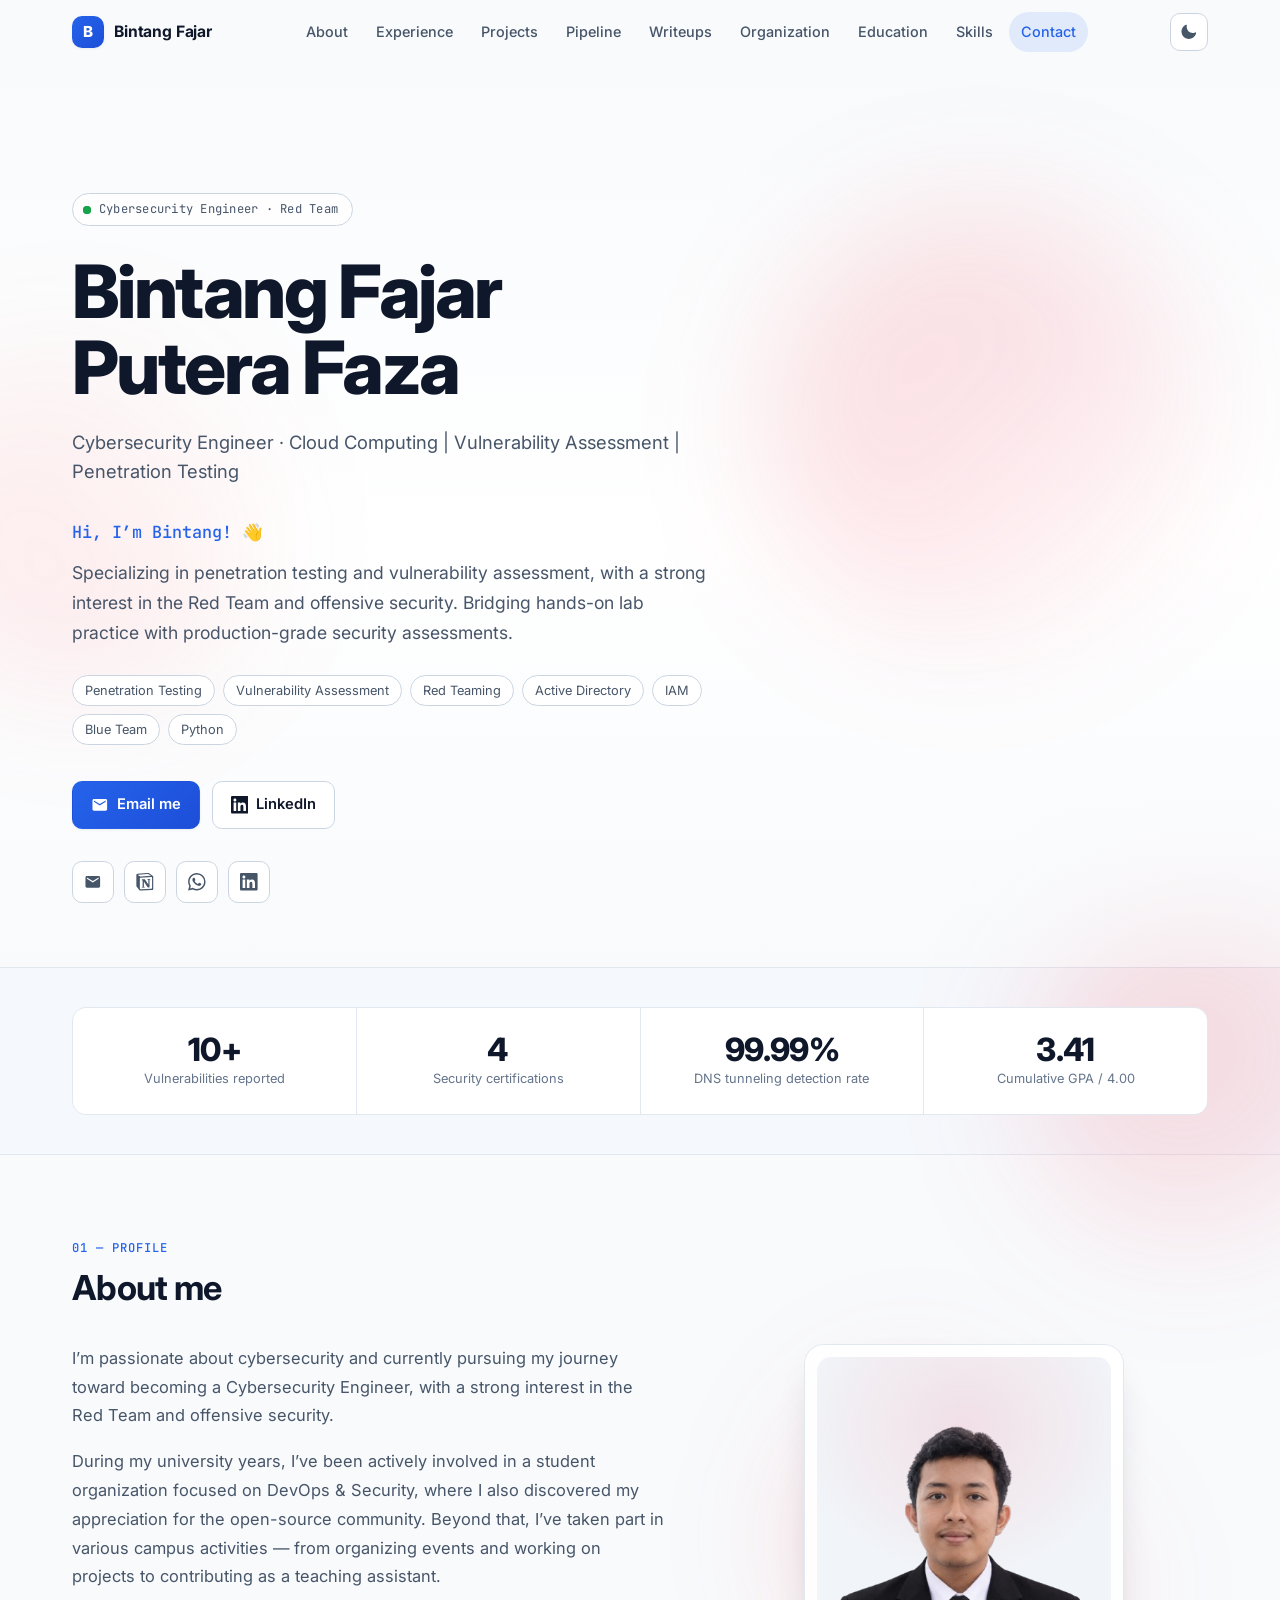
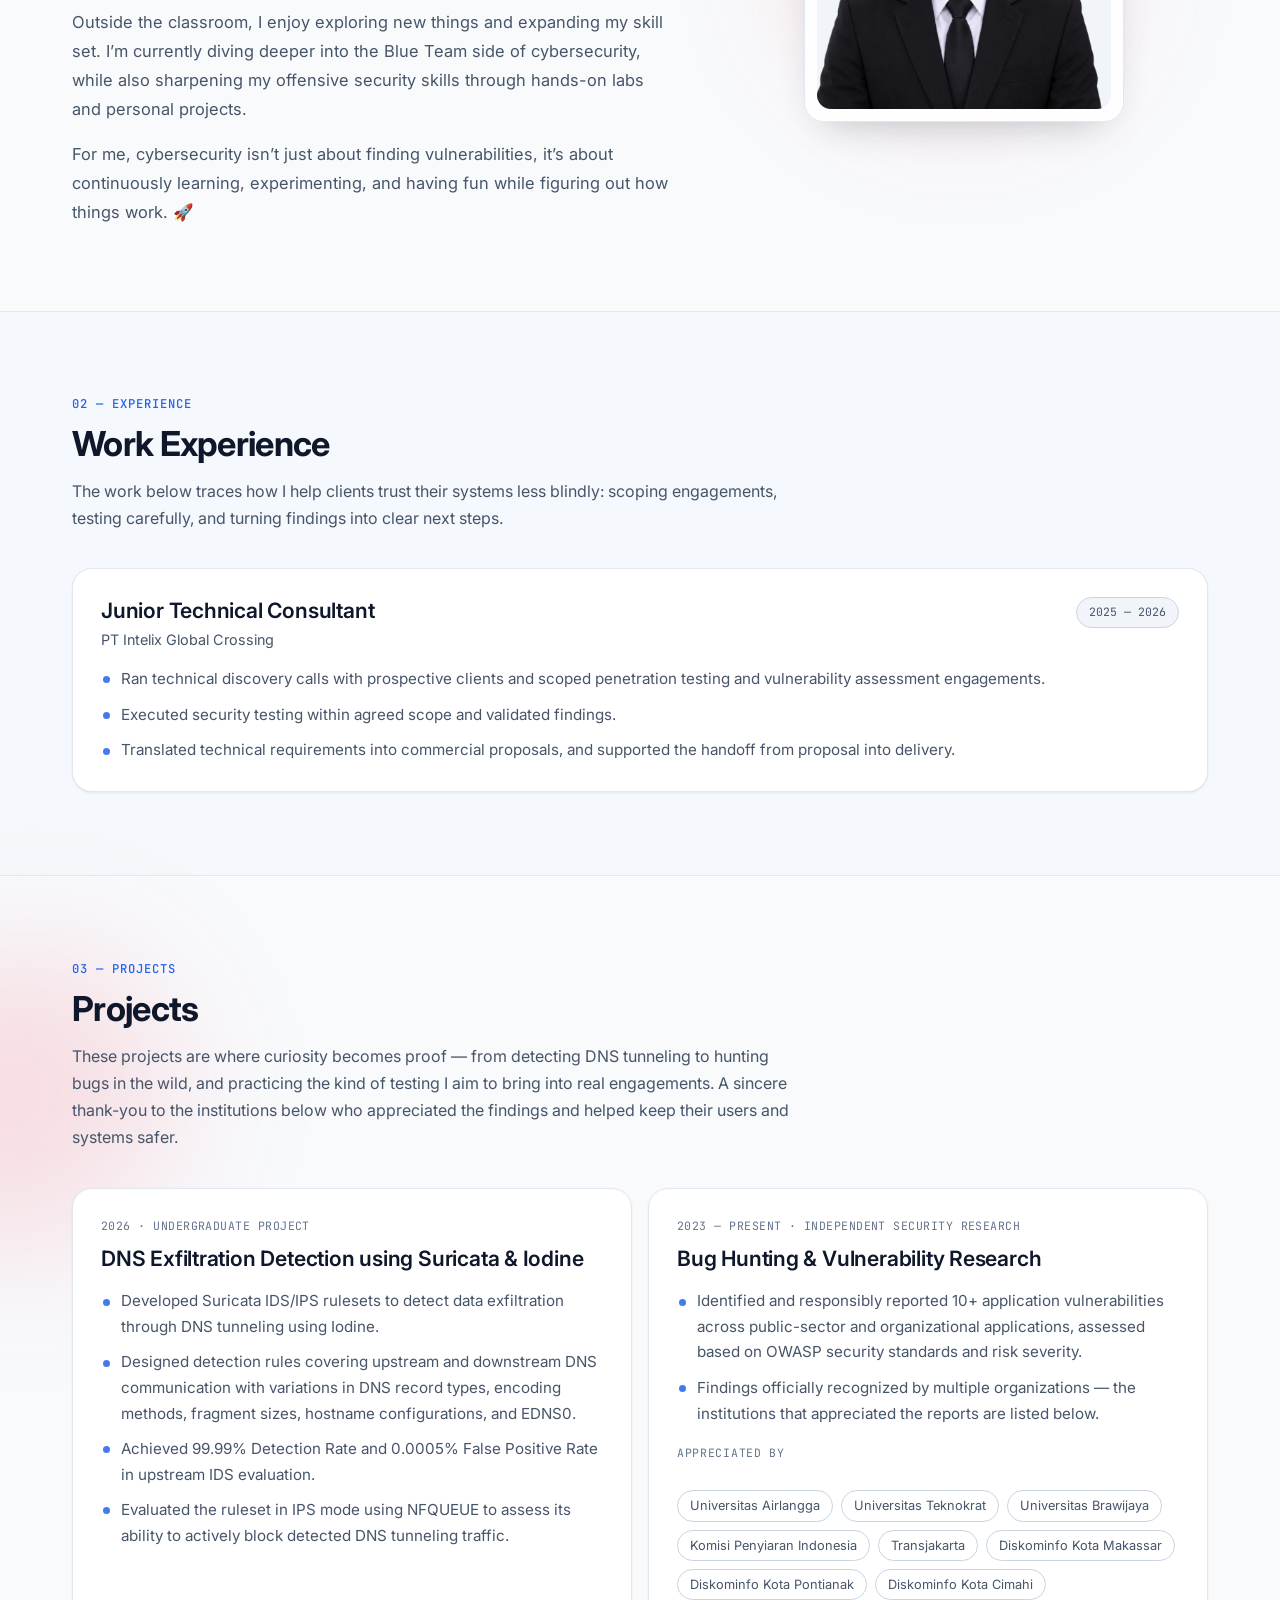
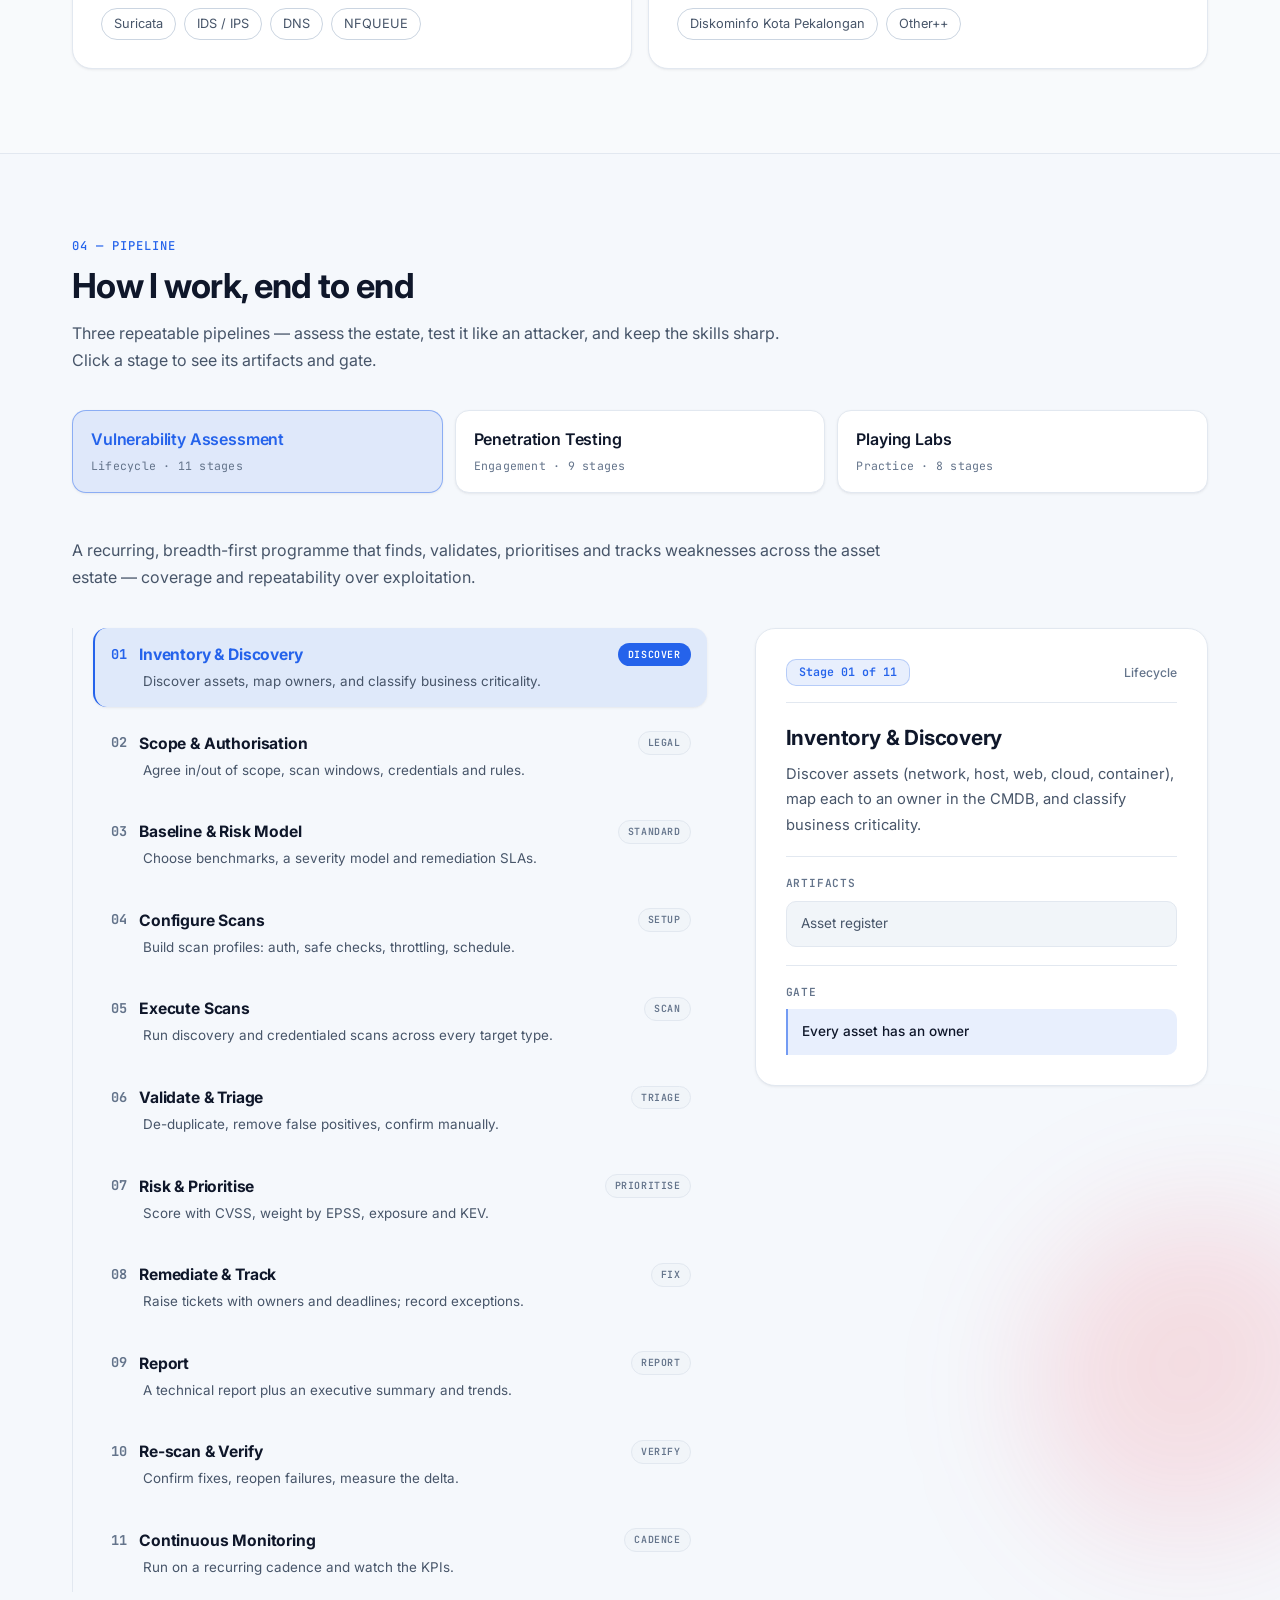
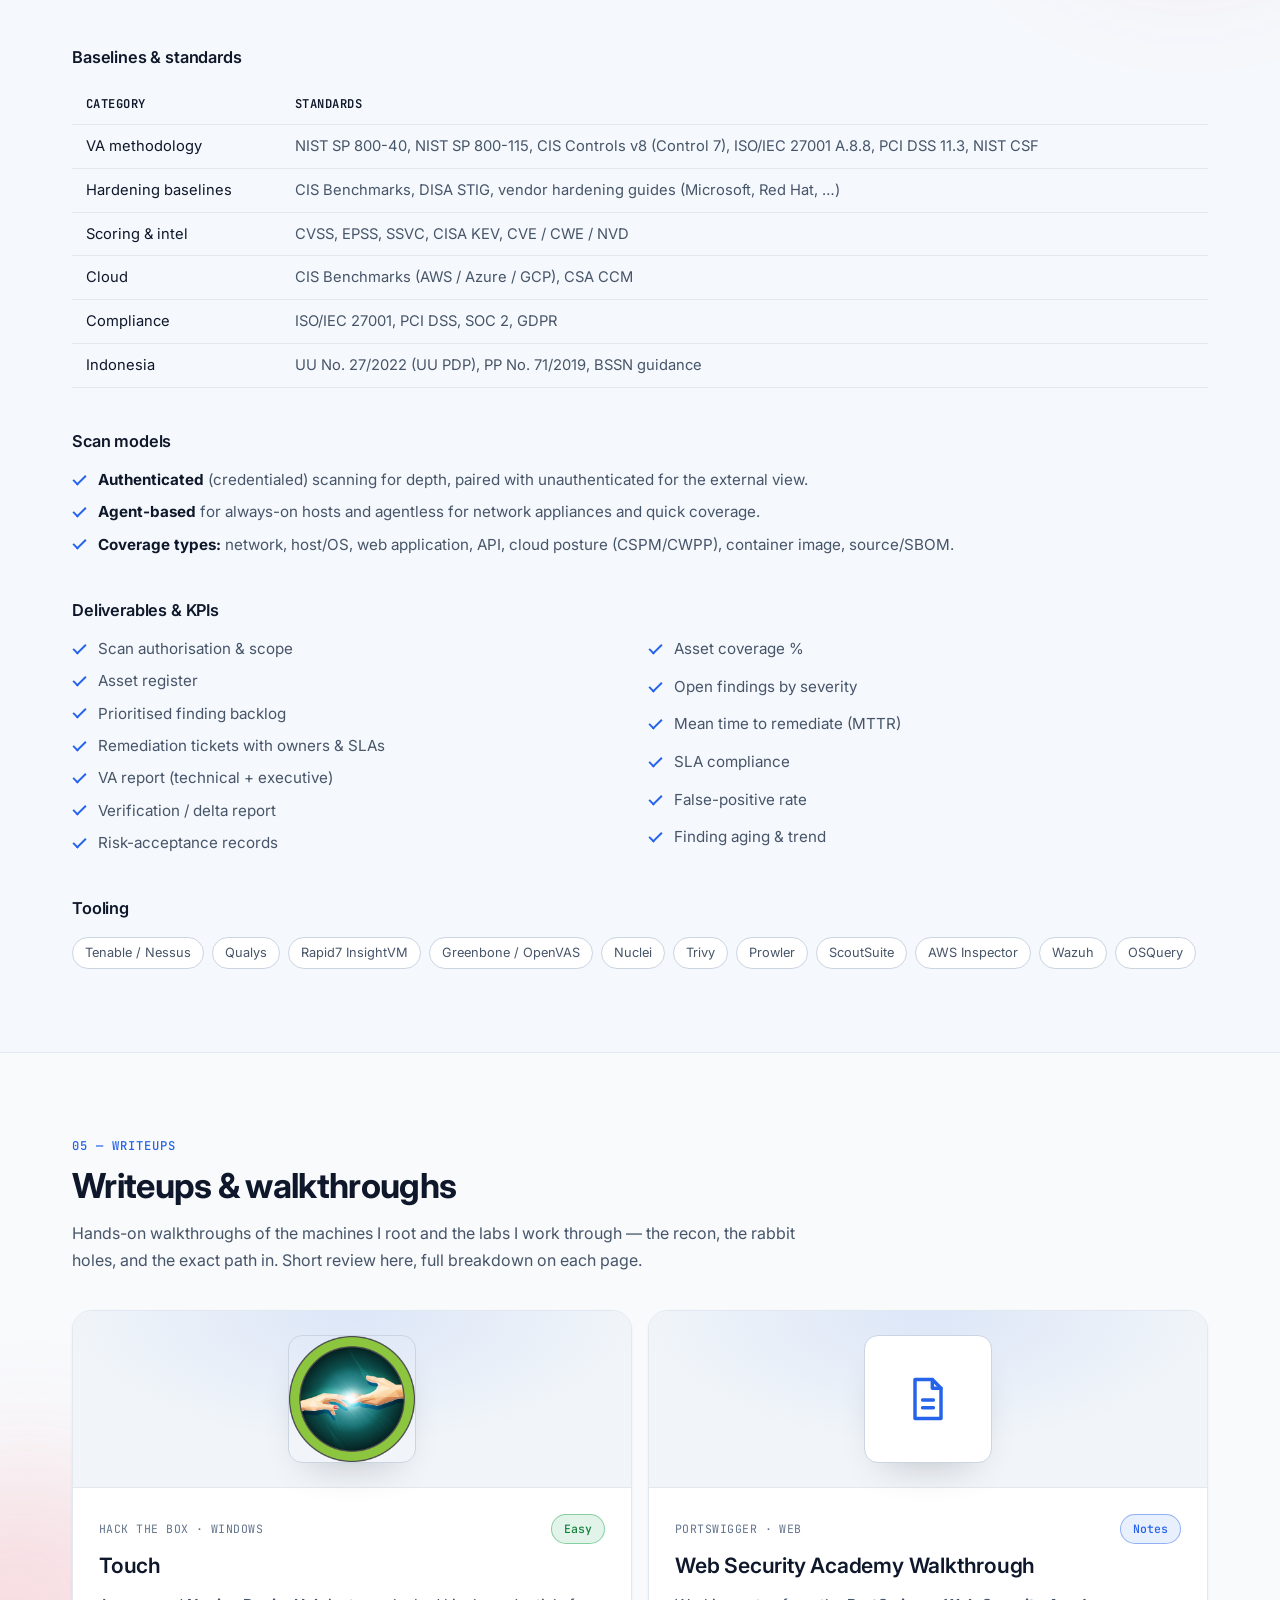
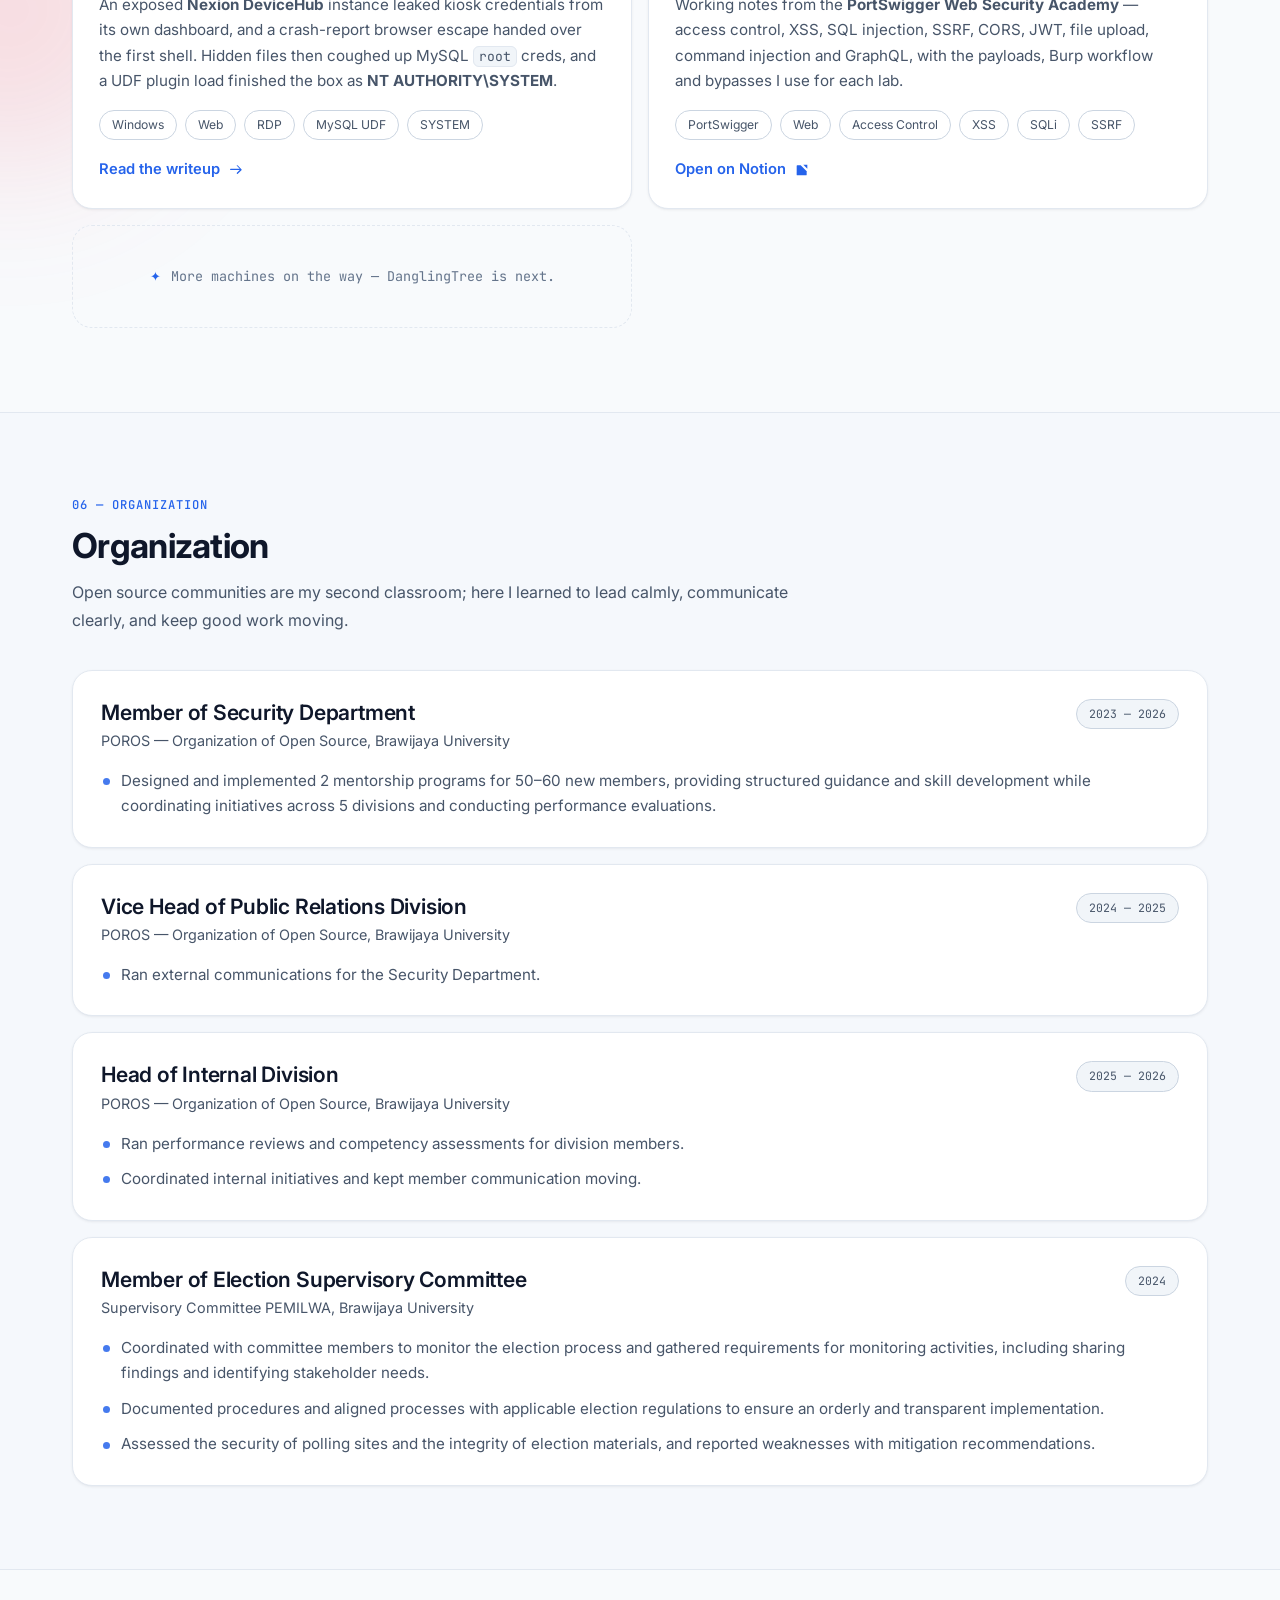
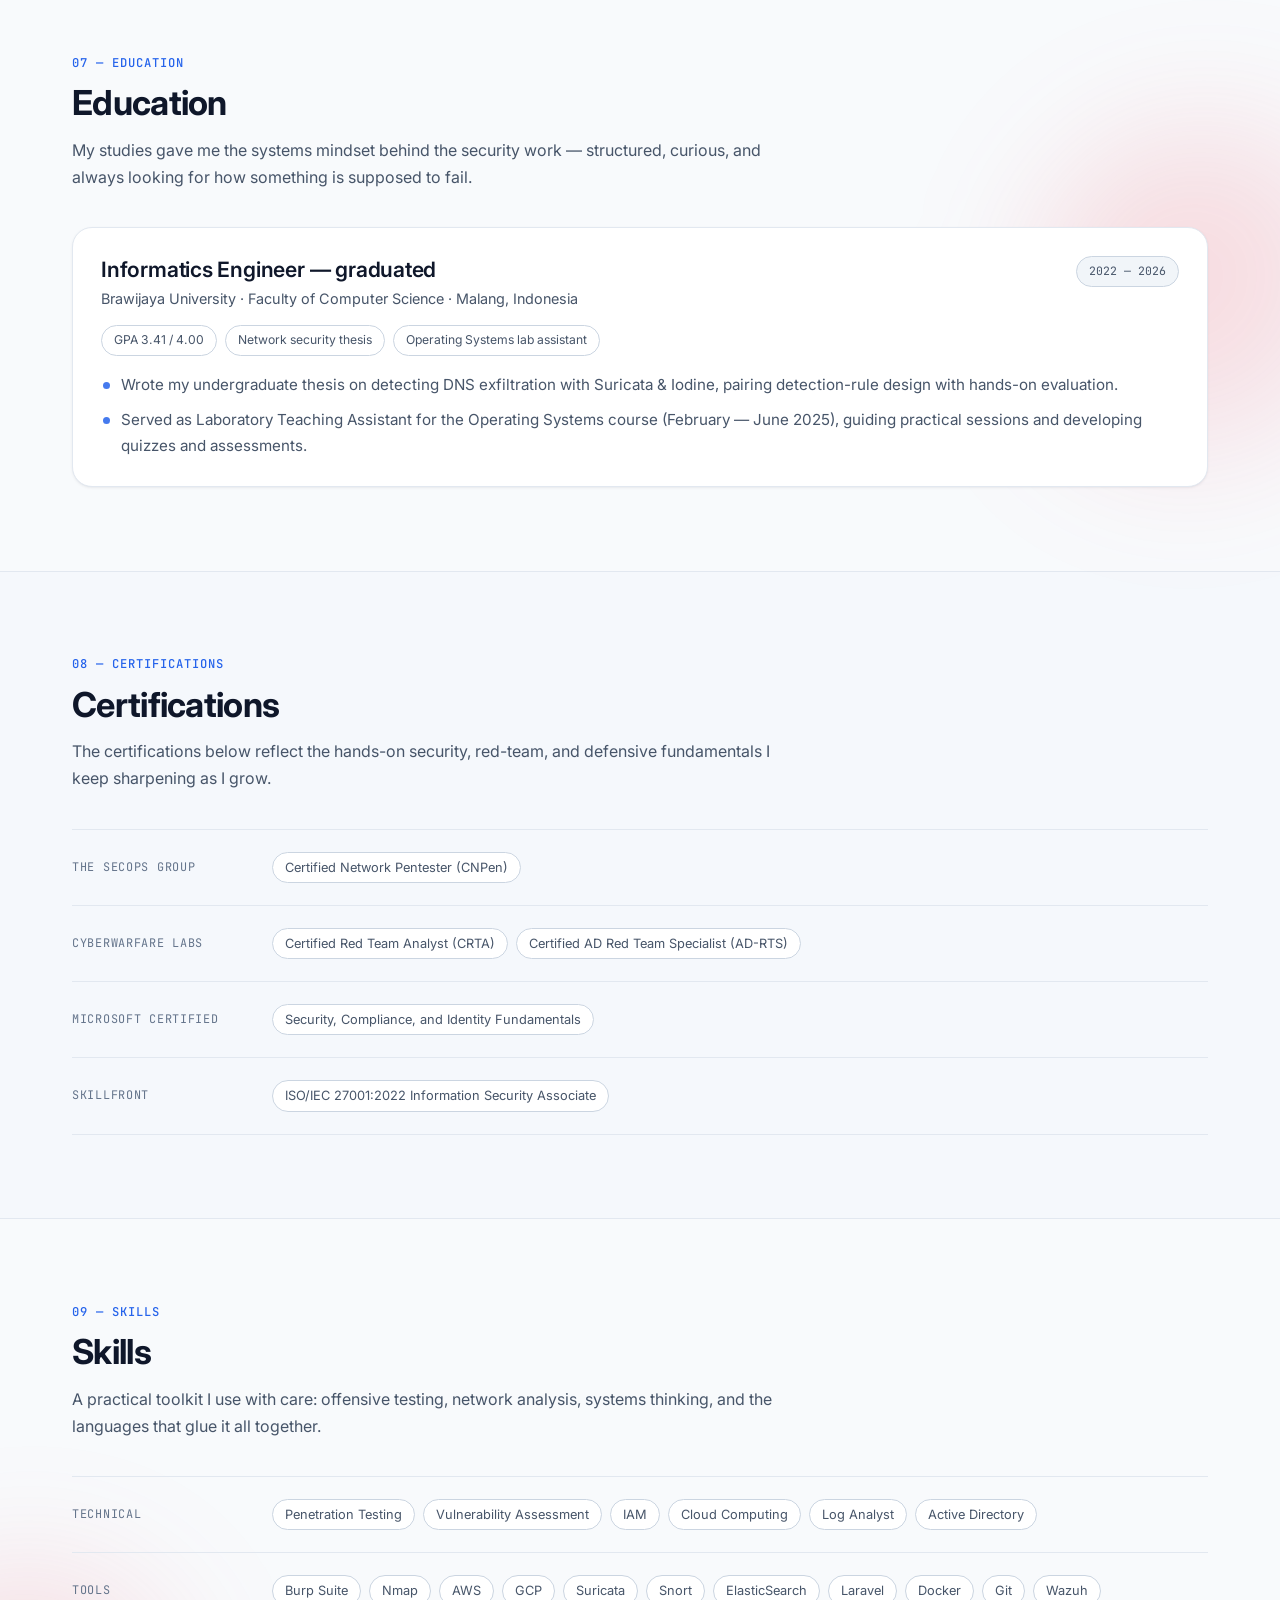
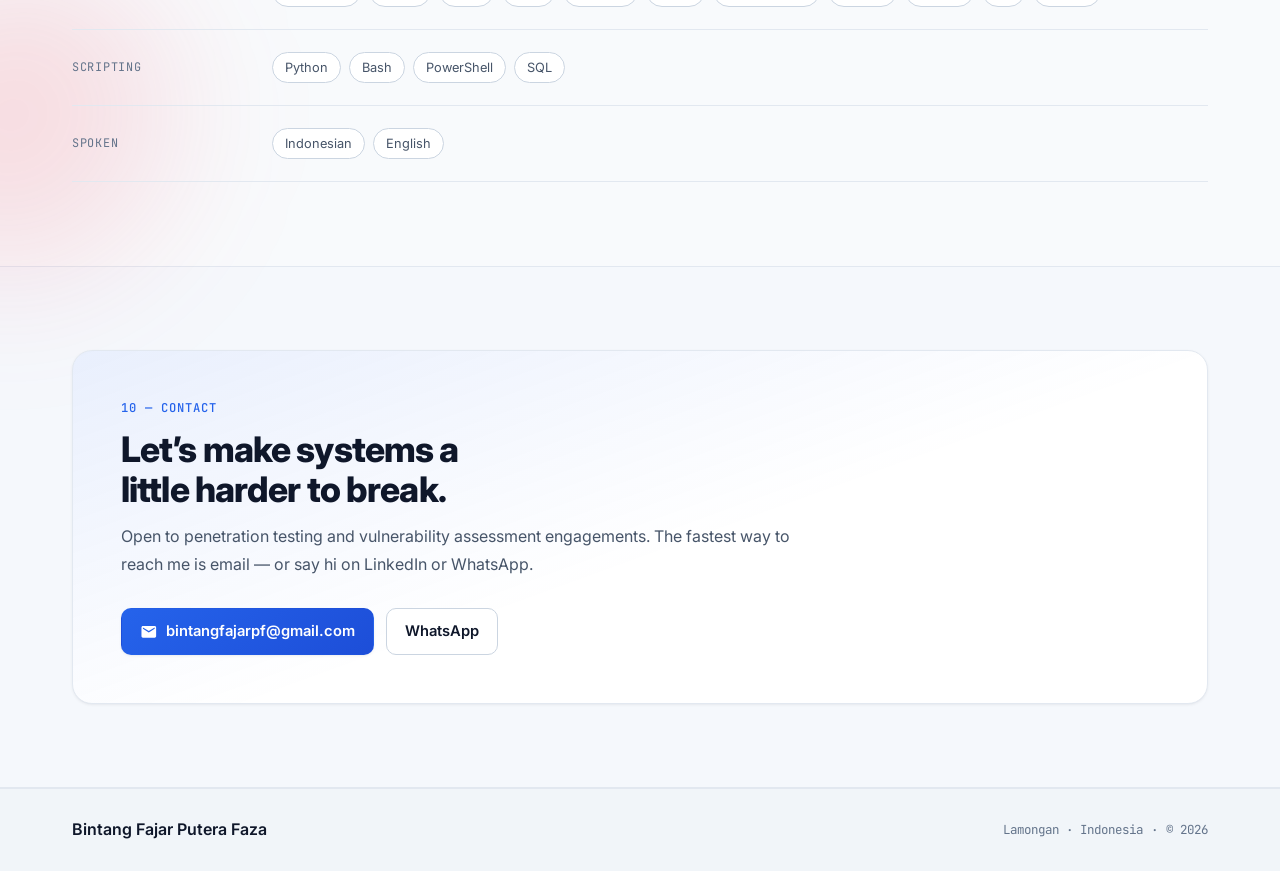
==== commit 00869283: "Re-Design to Portofolio.v2" ====
--- a/index.html
+++ b/index.html
@@ -1,10 +1,10 @@
 <!doctype html>
-<html lang="en">
+<html lang="en" data-theme="light">
   <head>
     <meta charset="UTF-8" />
     <meta name="viewport" content="width=device-width, initial-scale=1.0" />
-    <meta name="theme-color" content="#f7f6f2" />
-    <title>Bintang Fajar Putera Faza - cybersecurity engineer</title>
+    <meta name="theme-color" content="#f8fafc" />
+    <title>Bintang Fajar Putera Faza — Cybersecurity Engineer</title>
     <meta
       name="description"
       content="Bintang Fajar Putera Faza, cybersecurity engineer based in Indonesia. Penetration testing, vulnerability assessment, and network security."
@@ -12,54 +12,189 @@
     <meta name="author" content="Bintang Fajar Putera Faza" />
 
     <meta property="og:type" content="profile" />
-    <meta property="og:title" content="Bintang Fajar Putera Faza - cybersecurity engineer" />
+    <meta property="og:title" content="Bintang Fajar Putera Faza — Cybersecurity Engineer" />
     <meta
       property="og:description"
       content="Penetration testing, vulnerability assessment, and network security. Based in Indonesia."
     />
+    <meta property="og:url" content="https://portofolio.bintangfajar.my.id" />
     <meta name="twitter:card" content="summary" />
 
     <link rel="icon" type="image/svg+xml" href="favicon.svg" />
     <link rel="canonical" href="./" />
+
+    <link rel="preconnect" href="https://fonts.googleapis.com" />
+    <link rel="preconnect" href="https://fonts.gstatic.com" crossorigin />
+    <link
+      href="https://fonts.googleapis.com/css2?family=Inter:wght@400;500;600;700;800&family=JetBrains+Mono:wght@400;500;600&display=swap"
+      rel="stylesheet"
+    />
     <link rel="stylesheet" href="styles.css" />
+    <link rel="stylesheet" href="pipeline.css" />
+
+    <script>
+      (function () {
+        var root = document.documentElement;
+        root.classList.add('js');
+        try {
+          var saved = localStorage.getItem('theme');
+          var prefersDark = window.matchMedia('(prefers-color-scheme: dark)').matches;
+          var theme = saved === 'light' || saved === 'dark' ? saved : prefersDark ? 'dark' : 'light';
+          root.setAttribute('data-theme', theme);
+        } catch (e) {}
+      })();
+    </script>
   </head>
   <body>
     <a class="skip-link" href="#main-content">Skip to content</a>
 
-    <div class="sheet" aria-hidden="true">
-      <span class="crop crop--tl"></span>
-      <span class="crop crop--tr"></span>
-      <span class="crop crop--bl"></span>
-      <span class="crop crop--br"></span>
-    </div>
-    <p class="rail" aria-hidden="true">
-      <span>Bintang Fajar</span><span>Introduction</span><span>2026</span
-      ><span>Rev A</span>
-    </p>
-
-    <div class="page">
-      <header class="letterhead">
-        <p class="letterhead__mark">Let Me Intro</p>
-        <p class="letterhead__meta">
-          <span>Lamongan</span>
-          <span aria-hidden="true">·</span>
-          <span>Indonesia</span>
-        </p>
-      </header>
-
-      <main id="main-content" tabindex="-1">
-        <section class="hero" aria-labelledby="hero-name">
-          <p class="eyebrow">Profile</p>
-          <h1 class="hero__name" id="hero-name">Bintang Fajar<br />Putera Faza</h1>
-
-          <ul class="hero__contact">
+    <header class="navbar" id="navbar">
+      <div class="navbar__inner">
+        <a class="brand" href="#hero" aria-label="Bintang Fajar Putera Faza — home">
+          <span class="brand__mark" aria-hidden="true">B</span>
+          <span class="brand__text">Bintang Fajar</span>
+        </a>
+
+        <nav class="nav" id="nav" aria-label="Primary">
+          <ul class="nav__list">
+            <li><a class="nav__link" href="#about">About</a></li>
+            <li><a class="nav__link" href="#experience">Experience</a></li>
+            <li><a class="nav__link" href="#projects">Projects</a></li>
+            <li><a class="nav__link" href="#pipeline">Pipeline</a></li>
+            <li><a class="nav__link" href="#writeups">Writeups</a></li>
+            <li><a class="nav__link" href="#organization">Organization</a></li>
+            <li><a class="nav__link" href="#education">Education</a></li>
+            <li><a class="nav__link" href="#skills">Skills</a></li>
+            <li><a class="nav__link" href="#contact">Contact</a></li>
+          </ul>
+        </nav>
+
+        <div class="navbar__actions">
+          <button
+            class="icon-btn"
+            id="theme-toggle"
+            type="button"
+            aria-label="Toggle color theme"
+            title="Toggle color theme"
+          >
+            <svg class="icon icon--moon" viewBox="0 0 24 24" aria-hidden="true" focusable="false">
+              <path
+                d="M21.64 13a1 1 0 0 0-1.05-.14 8.05 8.05 0 0 1-3.37.73 8.15 8.15 0 0 1-8.14-8.1 8.59 8.59 0 0 1 .25-2A1 1 0 0 0 8 2.36a10.14 10.14 0 1 0 14 11.69 1 1 0 0 0-.36-1.05Z"
+              />
+            </svg>
+            <svg class="icon icon--sun" viewBox="0 0 24 24" aria-hidden="true" focusable="false">
+              <path
+                d="M12 17a5 5 0 1 0 0-10 5 5 0 0 0 0 10Zm0 3a1 1 0 0 1 1 1v1a1 1 0 0 1-2 0v-1a1 1 0 0 1 1-1Zm0-20a1 1 0 0 1 1 1v1a1 1 0 0 1-2 0V1a1 1 0 0 1 1-1Zm11 11a1 1 0 0 1-1 1h-1a1 1 0 0 1 0-2h1a1 1 0 0 1 1 1ZM4 12a1 1 0 0 1-1 1H2a1 1 0 0 1 0-2h1a1 1 0 0 1 1 1Zm14.66-6.66a1 1 0 0 1 1.42 0 1 1 0 0 1 0 1.41l-.71.71a1 1 0 0 1-1.41-1.42l.7-.7Zm-13.32 0 .71.7A1 1 0 0 1 6.64 7.46a1 1 0 0 1-1.41 0l-.71-.71a1 1 0 0 1 1.42-1.41ZM12 19a1 1 0 0 1 1 1v1a1 1 0 0 1-2 0v-1a1 1 0 0 1 1-1Zm0-17a1 1 0 0 1 1 1v1a1 1 0 0 1-2 0V3a1 1 0 0 1 1-1Zm8.66 15.66a1 1 0 0 1 0 1.41l-.7.71a1 1 0 0 1-1.42-1.42l.71-.7a1 1 0 0 1 1.41 0ZM4.05 4.34a1 1 0 0 1 0 1.41l-.71.71A1 1 0 0 1 1.93 5.05l.7-.71a1 1 0 0 1 1.42 0Z"
+                transform="translate(0 1)"
+              />
+            </svg>
+          </button>
+
+          <button
+            class="icon-btn nav-toggle"
+            id="nav-toggle"
+            type="button"
+            aria-label="Open navigation menu"
+            aria-expanded="false"
+            aria-controls="nav"
+            title="Menu"
+          >
+            <svg class="icon icon--menu" viewBox="0 0 24 24" aria-hidden="true" focusable="false">
+              <path
+                d="M4 6h16a1 1 0 0 1 0 2H4a1 1 0 0 1 0-2Zm0 5h16a1 1 0 0 1 0 2H4a1 1 0 0 1 0-2Zm0 5h16a1 1 0 0 1 0 2H4a1 1 0 0 1 0-2Z"
+              />
+            </svg>
+            <svg class="icon icon--close" viewBox="0 0 24 24" aria-hidden="true" focusable="false">
+              <path
+                d="M6.4 5a1 1 0 0 1 1.4 0L12 9.2 16.2 5a1 1 0 1 1 1.4 1.4L13.4 10.6l4.2 4.2a1 1 0 0 1-1.4 1.4L12 12l-4.2 4.2a1 1 0 0 1-1.4-1.4l4.2-4.2L6.4 6.4A1 1 0 0 1 6.4 5Z"
+              />
+            </svg>
+          </button>
+        </div>
+      </div>
+    </header>
+
+    <main id="main-content" tabindex="-1">
+      <div class="page-glow" aria-hidden="true">
+        <span></span>
+        <span></span>
+        <span></span>
+        <span></span>
+        <span></span>
+        <span></span>
+      </div>
+      <!-- HERO -->
+      <section class="hero" id="hero" aria-labelledby="hero-name">
+        <div class="hero__orbs" aria-hidden="true">
+          <span class="hero__orb hero__orb--a"></span>
+          <span class="hero__orb hero__orb--b"></span>
+        </div>
+        <div class="hero__inner">
+          <p class="pill reveal">
+            <span class="pill__dot" aria-hidden="true"></span>
+            Cybersecurity Engineer · Red Team
+          </p>
+
+          <h1 class="hero__name reveal" id="hero-name">
+            Bintang Fajar<br />Putera Faza
+          </h1>
+
+          <p class="hero__role reveal">
+            Cybersecurity Engineer <span aria-hidden="true">·</span> Cloud Computing |
+            Vulnerability Assessment | Penetration Testing
+          </p>
+
+          <p class="hero__tagline reveal">Hi, I’m Bintang! 👋</p>
+
+          <p class="hero__summary reveal">
+            Specializing in penetration testing and vulnerability assessment, with a strong
+            interest in the Red Team and offensive security. Bridging hands-on lab practice with
+            production-grade security assessments.
+          </p>
+
+          <ul class="chips hero__chips reveal" aria-label="Core skills">
+            <li class="chip">Penetration Testing</li>
+            <li class="chip">Vulnerability Assessment</li>
+            <li class="chip">Red Teaming</li>
+            <li class="chip">Active Directory</li>
+            <li class="chip">IAM</li>
+            <li class="chip">Blue Team</li>
+            <li class="chip">Python</li>
+          </ul>
+
+          <div class="hero__actions reveal">
+            <a class="btn btn--primary" href="mailto:bintangfajarpf@gmail.com">
+              <svg class="icon" viewBox="0 0 24 24" aria-hidden="true" focusable="false">
+                <path
+                  d="M20 4H4c-1.1 0-1.99.9-1.99 2L2 18c0 1.1.9 2 2 2h16c1.1 0 2-.9 2-2V6c0-1.1-.9-2-2-2zm0 4-8 5-8-5V6l8 5 8-5v2z"
+                />
+              </svg>
+              Email me
+            </a>
+            <a
+              class="btn btn--ghost"
+              href="https://www.linkedin.com/in/bintang-fajar-putera-faza-b53459216/"
+              target="_blank"
+              rel="noreferrer noopener"
+            >
+              <svg class="icon" viewBox="0 0 24 24" aria-hidden="true" focusable="false">
+                <path
+                  d="M20.447 20.452h-3.554v-5.569c0-1.328-.027-3.037-1.852-3.037-1.853 0-2.136 1.445-2.136 2.939v5.667H9.351V9h3.414v1.561h.046c.477-.9 1.637-1.85 3.37-1.85 3.601 0 4.267 2.37 4.267 5.455v6.286zM5.337 7.433c-1.144 0-2.063-.926-2.063-2.065 0-1.138.92-2.063 2.063-2.063 1.14 0 2.064.925 2.064 2.063 0 1.139-.925 2.065-2.064 2.065zm1.782 13.019H3.555V9h3.564v11.452zM22.225 0H1.771C.792 0 0 .774 0 1.729v20.542C0 23.227.792 24 1.771 24h20.451C23.2 24 24 23.227 24 22.271V1.729C24 .774 23.2 0 22.222 0h.003z"
+                />
+              </svg>
+              LinkedIn
+            </a>
+          </div>
+
+          <ul class="hero__contact reveal">
             <li>
               <a
+                class="icon-link"
                 href="mailto:bintangfajarpf@gmail.com"
                 aria-label="Email: bintangfajarpf@gmail.com"
                 title="bintangfajarpf@gmail.com"
               >
-                <svg viewBox="0 0 24 24" aria-hidden="true" focusable="false">
+                <svg class="icon" viewBox="0 0 24 24" aria-hidden="true" focusable="false">
                   <path
                     d="M20 4H4c-1.1 0-1.99.9-1.99 2L2 18c0 1.1.9 2 2 2h16c1.1 0 2-.9 2-2V6c0-1.1-.9-2-2-2zm0 4-8 5-8-5V6l8 5 8-5v2z"
                   />
@@ -68,13 +203,14 @@
             </li>
             <li>
               <a
+                class="icon-link"
                 href="https://kindly-handstand-34d.notion.site/Walkthrough-17abd3c1fdf980cf9adefe68d842302d"
                 target="_blank"
                 rel="noreferrer noopener"
                 aria-label="Notion Walkthrough"
                 title="Notion Walkthrough"
               >
-                <svg viewBox="0 0 24 24" aria-hidden="true" focusable="false">
+                <svg class="icon" viewBox="0 0 24 24" aria-hidden="true" focusable="false">
                   <path
                     d="M4.459 4.208c.746.606 1.026.56 2.428.466l13.215-.793c.28 0 .047-.28-.046-.326L17.86 1.968c-.42-.326-.981-.7-2.055-.607L3.01 2.295c-.466.046-.56.28-.374.466zm.793 3.08v13.904c0 .747.373 1.027 1.214.98l14.523-.84c.841-.046.935-.56.935-1.167V6.354c0-.606-.233-.933-.748-.887l-15.177.887c-.56.047-.747.327-.747.933zm14.337.745c.093.42 0 .84-.42.888l-.7.14v10.264c-.608.327-1.168.514-1.635.514-.748 0-.935-.234-1.495-.933l-4.577-7.186v6.952L12.21 19s0 .84-1.168.84l-3.222.186c-.093-.186 0-.653.327-.746l.84-.233V9.854L7.822 9.76c-.094-.42.14-1.026.793-1.073l3.456-.233 4.764 7.279v-6.44l-1.215-.139c-.093-.514.28-.887.747-.933zM1.936 1.035l13.31-.98c1.634-.14 2.055-.047 3.082.7l4.249 2.986c.7.513.934.653.934 1.213v16.378c0 1.026-.373 1.634-1.68 1.726l-15.458.934c-.98.047-1.448-.093-1.962-.747l-3.129-4.06c-.56-.747-.793-1.306-.793-1.96V2.667c0-.839.374-1.54 1.447-1.632z"
                   />
@@ -83,13 +219,14 @@
             </li>
             <li>
               <a
+                class="icon-link"
                 href="https://wa.me/6282141272506"
                 target="_blank"
                 rel="noreferrer noopener"
                 aria-label="WhatsApp: +62 821 4127 2506"
                 title="+62 821 4127 2506"
               >
-                <svg viewBox="0 0 24 24" aria-hidden="true" focusable="false">
+                <svg class="icon" viewBox="0 0 24 24" aria-hidden="true" focusable="false">
                   <path
                     d="M17.472 14.382c-.297-.149-1.758-.867-2.03-.967-.273-.099-.471-.148-.67.15-.197.297-.767.966-.94 1.164-.173.199-.347.223-.644.075-.297-.15-1.255-.463-2.39-1.475-.883-.788-1.48-1.761-1.653-2.059-.173-.297-.018-.458.13-.606.134-.133.298-.347.446-.52.149-.174.198-.298.298-.497.099-.198.05-.371-.025-.52-.075-.149-.669-1.612-.916-2.207-.242-.579-.487-.5-.669-.51-.173-.008-.371-.01-.57-.01-.198 0-.52.074-.792.372-.272.297-1.04 1.016-1.04 2.479 0 1.462 1.065 2.875 1.213 3.074.149.198 2.096 3.2 5.077 4.487.709.306 1.262.489 1.694.625.712.227 1.36.195 1.871.118.571-.085 1.758-.719 2.006-1.413.248-.694.248-1.289.173-1.413-.074-.124-.272-.198-.57-.347m-5.421 7.403h-.004a9.87 9.87 0 01-5.031-1.378l-.361-.214-3.741.982.998-3.648-.235-.374a9.86 9.86 0 01-1.51-5.26c.001-5.45 4.436-9.884 9.888-9.884 2.64 0 5.122 1.03 6.988 2.898a9.825 9.825 0 012.893 6.994c-.003 5.45-4.437 9.884-9.885 9.884m8.413-18.297A11.815 11.815 0 0012.05 0C5.495 0 .16 5.335.157 11.892c0 2.096.547 4.142 1.588 5.945L.057 24l6.305-1.654a11.882 11.882 0 005.683 1.448h.005c6.554 0 11.89-5.335 11.893-11.893a11.821 11.821 0 00-3.48-8.413Z"
                   />
@@ -98,13 +235,14 @@
             </li>
             <li>
               <a
+                class="icon-link"
                 href="https://www.linkedin.com/in/bintang-fajar-putera-faza-b53459216/"
                 target="_blank"
                 rel="noreferrer noopener"
                 aria-label="LinkedIn"
                 title="in/bintang-fajar-putera-faza"
               >
-                <svg viewBox="0 0 24 24" aria-hidden="true" focusable="false">
+                <svg class="icon" viewBox="0 0 24 24" aria-hidden="true" focusable="false">
                   <path
                     d="M20.447 20.452h-3.554v-5.569c0-1.328-.027-3.037-1.852-3.037-1.853 0-2.136 1.445-2.136 2.939v5.667H9.351V9h3.414v1.561h.046c.477-.9 1.637-1.85 3.37-1.85 3.601 0 4.267 2.37 4.267 5.455v6.286zM5.337 7.433c-1.144 0-2.063-.926-2.063-2.065 0-1.138.92-2.063 2.063-2.063 1.14 0 2.064.925 2.064 2.063 0 1.139-.925 2.065-2.064 2.065zm1.782 13.019H3.555V9h3.564v11.452zM22.225 0H1.771C.792 0 0 .774 0 1.729v20.542C0 23.227.792 24 1.771 24h20.451C23.2 24 24 23.227 24 22.271V1.729C24 .774 23.2 0 22.222 0h.003z"
                   />
@@ -112,330 +250,1559 @@
               </a>
             </li>
           </ul>
-
-          <p class="hero__role">
-            Cybersecurity Engineer <span aria-hidden="true">·</span> Cloud Computing |
-            Vulnerable Assesment | Penetration Testing
-          </p>
-
-          <p class="hero__tagline">Hi, I’m Bintang! 👋</p>
-
-          <div class="hero__intro">
+        </div>
+      </section>
+
+      <!-- STATS -->
+      <section class="stats section--band" aria-label="Highlights">
+        <ul class="stats__grid">
+          <li class="stat reveal">
+            <span class="stat__value">10+</span>
+            <span class="stat__label">Vulnerabilities reported</span>
+          </li>
+          <li class="stat reveal">
+            <span class="stat__value">4</span>
+            <span class="stat__label">Security certifications</span>
+          </li>
+          <li class="stat reveal">
+            <span class="stat__value">99.99%</span>
+            <span class="stat__label">DNS tunneling detection rate</span>
+          </li>
+          <li class="stat reveal">
+            <span class="stat__value">3.41</span>
+            <span class="stat__label">Cumulative GPA / 4.00</span>
+          </li>
+        </ul>
+      </section>
+
+      <!-- ABOUT -->
+      <section class="section" id="about" aria-labelledby="about-heading">
+        <header class="section__head reveal">
+          <p class="section__label">01 — Profile</p>
+          <h2 class="section__title" id="about-heading">About me</h2>
+        </header>
+        <div class="about__grid">
+          <div class="prose reveal">
             <p>
               I’m passionate about cybersecurity and currently pursuing my journey toward becoming a
               Cybersecurity Engineer, with a strong interest in the Red Team and offensive security.
             </p>
             <p>
               During my university years, I’ve been actively involved in a student organization focused
-              on DevOps &amp; Security, where I also discovered my appreciation for the open-source community.
-              Beyond that, I’ve taken part in various campus activities from organizing events and working
-              on projects to contributing as a teaching assistant.
+              on DevOps &amp; Security, where I also discovered my appreciation for the open-source
+              community. Beyond that, I’ve taken part in various campus activities — from organizing
+              events and working on projects to contributing as a teaching assistant.
             </p>
             <p>
-              Outside the classroom, I enjoy exploring new things and expanding my skill set. I’m currently
-              diving deeper into Cloud Security, particularly AWS and GCP, while also sharpening my knowledge
-              in the Blue Team side of cybersecurity.
+              Outside the classroom, I enjoy exploring new things and expanding my skill set. I’m
+              currently diving deeper into the Blue Team side of cybersecurity, while also
+              sharpening my offensive security skills through hands-on labs and personal projects.
             </p>
             <p>
-              For me, cybersecurity isn’t just about finding vulnerabilities, it’s about continuously learning,
-              experimenting, and having fun while figuring out how things work. 🚀
+              For me, cybersecurity isn’t just about finding vulnerabilities, it’s about continuously
+              learning, experimenting, and having fun while figuring out how things work. 🚀
             </p>
           </div>
-        </section>
-
-        <section class="section" aria-labelledby="work-heading">
-          <h2 class="section__title" id="work-heading">
-            <span class="section__num" aria-hidden="true">01</span> Work Experience
-          </h2>
-          <p class="section__lead">The work below traces how I help clients trust their systems less blindly: scoping engagements, testing carefully, and turning findings into clear next steps.</p>
-          <ol class="log">
-            <li class="log__entry">
-              <p class="log__when">2025 - 2026</p>
-              <div class="log__what">
-                <h3 class="log__role">Junior Technical Consultant</h3>
-                <p class="log__org">PT Intelix Global Crossing</p>
-                <ul class="log__points">
-                  <li>
-                    Ran technical discovery calls with prospective clients and scoped
-                    penetration testing and vulnerability assessment engagements.
-                  </li>
-                  <li>Executed security testing within agreed scope and validated findings.</li>
-                  <li>
-                    Translated technical requirements into commercial proposals, and
-                    supported the handoff from proposal into delivery.
-                  </li>
+
+          <div class="about__media reveal">
+            <span class="about__glow" aria-hidden="true"></span>
+            <div class="profile-card">
+              <div class="profile-card__media">
+                <img
+                  src="assets/profile.png"
+                  alt="Portrait of Bintang Fajar Putera Faza"
+                  width="359"
+                  height="431"
+                  loading="lazy"
+                  decoding="async"
+                />
+              </div>
+            </div>
+          </div>
+        </div>
+      </section>
+
+      <!-- EXPERIENCE -->
+      <section class="section section--band" id="experience" aria-labelledby="experience-heading">
+        <header class="section__head reveal">
+          <p class="section__label">02 — Experience</p>
+          <h2 class="section__title" id="experience-heading">Work Experience</h2>
+          <p class="section__lead">
+            The work below traces how I help clients trust their systems less blindly: scoping
+            engagements, testing carefully, and turning findings into clear next steps.
+          </p>
+        </header>
+
+        <ol class="stack">
+          <li class="card reveal">
+            <div class="card__head">
+              <div>
+                <h3 class="card__title">Junior Technical Consultant</h3>
+                <p class="card__org">PT Intelix Global Crossing</p>
+              </div>
+              <span class="badge">2025 — 2026</span>
+            </div>
+            <ul class="bullets">
+              <li>
+                Ran technical discovery calls with prospective clients and scoped penetration
+                testing and vulnerability assessment engagements.
+              </li>
+              <li>Executed security testing within agreed scope and validated findings.</li>
+              <li>
+                Translated technical requirements into commercial proposals, and supported the
+                handoff from proposal into delivery.
+              </li>
+            </ul>
+          </li>
+        </ol>
+      </section>
+
+      <!-- PROJECTS -->
+      <section class="section" id="projects" aria-labelledby="projects-heading">
+        <header class="section__head reveal">
+          <p class="section__label">03 — Projects</p>
+          <h2 class="section__title" id="projects-heading">Projects</h2>
+          <p class="section__lead">
+            These projects are where curiosity becomes proof — from detecting DNS tunneling to
+            hunting bugs in the wild, and practicing the kind of testing I aim to bring into real
+            engagements. A sincere thank-you to the institutions below who appreciated the findings
+            and helped keep their users and systems safer.
+          </p>
+        </header>
+
+        <div class="grid grid--2">
+          <article class="card card--feature reveal">
+            <p class="card__eyebrow">2026 · Undergraduate Project</p>
+            <h3 class="card__title">DNS Exfiltration Detection using Suricata &amp; Iodine</h3>
+            <ul class="bullets">
+              <li>
+                Developed Suricata IDS/IPS rulesets to detect data exfiltration through DNS
+                tunneling using Iodine.
+              </li>
+              <li>
+                Designed detection rules covering upstream and downstream DNS communication with
+                variations in DNS record types, encoding methods, fragment sizes, hostname
+                configurations, and EDNS0.
+              </li>
+              <li>
+                Achieved 99.99% Detection Rate and 0.0005% False Positive Rate in upstream IDS
+                evaluation.
+              </li>
+              <li>
+                Evaluated the ruleset in IPS mode using NFQUEUE to assess its ability to actively
+                block detected DNS tunneling traffic.
+              </li>
+            </ul>
+            <ul class="chips">
+              <li class="chip">Suricata</li>
+              <li class="chip">IDS / IPS</li>
+              <li class="chip">DNS</li>
+              <li class="chip">NFQUEUE</li>
+            </ul>
+          </article>
+
+          <article class="card card--feature reveal">
+            <p class="card__eyebrow">2023 — present · Independent Security Research</p>
+            <h3 class="card__title">Bug Hunting &amp; Vulnerability Research</h3>
+            <ul class="bullets">
+              <li>
+                Identified and responsibly reported 10+ application vulnerabilities across
+                public-sector and organizational applications, assessed based on OWASP security
+                standards and risk severity.
+              </li>
+              <li>
+                Findings officially recognized by multiple organizations — the institutions that
+                appreciated the reports are listed below.
+              </li>
+            </ul>
+            <p class="card__meta">Appreciated by</p>
+            <ul class="chips">
+              <li class="chip">Universitas Airlangga</li>
+              <li class="chip">Universitas Teknokrat</li>
+              <li class="chip">Universitas Brawijaya</li>
+              <li class="chip">Komisi Penyiaran Indonesia</li>
+              <li class="chip">Transjakarta</li>
+              <li class="chip">Diskominfo Kota Makassar</li>
+              <li class="chip">Diskominfo Kota Pontianak</li>
+              <li class="chip">Diskominfo Kota Cimahi</li>
+              <li class="chip">Diskominfo Kota Pekalongan</li>
+              <li class="chip">Other++</li>
+            </ul>
+          </article>
+        </div>
+      </section>
+
+      <!-- PIPELINE -->
+      <section class="section section--band" id="pipeline" aria-labelledby="pipeline-heading">
+        <header class="section__head reveal">
+          <p class="section__label">04 — Pipeline</p>
+          <h2 class="section__title" id="pipeline-heading">How I work, end to end</h2>
+          <p class="section__lead">
+            Three repeatable pipelines — assess the estate, test it like an attacker, and keep the
+            skills sharp. Click a stage to see its artifacts and gate.
+          </p>
+        </header>
+
+        <div class="pipe-tabs reveal" role="tablist" aria-label="Pipelines">
+          <button class="pipe-tab" type="button" role="tab" id="pipe-tab-va" aria-selected="true" aria-controls="pipe-panel-va" data-pipe="va">
+            <span class="pipe-tab__name">Vulnerability Assessment</span>
+            <span class="pipe-tab__meta">Lifecycle · 11 stages</span>
+          </button>
+          <button class="pipe-tab" type="button" role="tab" id="pipe-tab-pt" aria-selected="false" aria-controls="pipe-panel-pt" data-pipe="pt">
+            <span class="pipe-tab__name">Penetration Testing</span>
+            <span class="pipe-tab__meta">Engagement · 9 stages</span>
+          </button>
+          <button class="pipe-tab" type="button" role="tab" id="pipe-tab-labs" aria-selected="false" aria-controls="pipe-panel-labs" data-pipe="labs">
+            <span class="pipe-tab__name">Playing Labs</span>
+            <span class="pipe-tab__meta">Practice · 8 stages</span>
+          </button>
+        </div>
+
+        <div class="pipe-panel is-active" id="pipe-panel-va" data-pipe="va" role="tabpanel" aria-labelledby="pipe-tab-va">
+          <p class="pipe-panel__intro">A recurring, breadth-first programme that finds, validates, prioritises and tracks weaknesses across the asset estate — coverage and repeatability over exploitation.</p>
+          <div class="method">
+            <div class="method__list" role="tablist" aria-label="Vulnerability Assessment stages">
+              <button class="stage" type="button" role="tab" aria-selected="true" data-stage="va-1">
+                <span class="stage__head">
+                  <span class="stage__id"><span class="stage__num">01</span><span class="stage__title">Inventory &amp; Discovery</span></span>
+                  <span class="stage__tag">Discover</span>
+                </span>
+                <span class="stage__desc">Discover assets, map owners, and classify business criticality.</span>
+              </button>
+              <button class="stage" type="button" role="tab" aria-selected="false" data-stage="va-2">
+                <span class="stage__head">
+                  <span class="stage__id"><span class="stage__num">02</span><span class="stage__title">Scope &amp; Authorisation</span></span>
+                  <span class="stage__tag">Legal</span>
+                </span>
+                <span class="stage__desc">Agree in/out of scope, scan windows, credentials and rules.</span>
+              </button>
+              <button class="stage" type="button" role="tab" aria-selected="false" data-stage="va-3">
+                <span class="stage__head">
+                  <span class="stage__id"><span class="stage__num">03</span><span class="stage__title">Baseline &amp; Risk Model</span></span>
+                  <span class="stage__tag">Standard</span>
+                </span>
+                <span class="stage__desc">Choose benchmarks, a severity model and remediation SLAs.</span>
+              </button>
+              <button class="stage" type="button" role="tab" aria-selected="false" data-stage="va-4">
+                <span class="stage__head">
+                  <span class="stage__id"><span class="stage__num">04</span><span class="stage__title">Configure Scans</span></span>
+                  <span class="stage__tag">Setup</span>
+                </span>
+                <span class="stage__desc">Build scan profiles: auth, safe checks, throttling, schedule.</span>
+              </button>
+              <button class="stage" type="button" role="tab" aria-selected="false" data-stage="va-5">
+                <span class="stage__head">
+                  <span class="stage__id"><span class="stage__num">05</span><span class="stage__title">Execute Scans</span></span>
+                  <span class="stage__tag">Scan</span>
+                </span>
+                <span class="stage__desc">Run discovery and credentialed scans across every target type.</span>
+              </button>
+              <button class="stage" type="button" role="tab" aria-selected="false" data-stage="va-6">
+                <span class="stage__head">
+                  <span class="stage__id"><span class="stage__num">06</span><span class="stage__title">Validate &amp; Triage</span></span>
+                  <span class="stage__tag">Triage</span>
+                </span>
+                <span class="stage__desc">De-duplicate, remove false positives, confirm manually.</span>
+              </button>
+              <button class="stage" type="button" role="tab" aria-selected="false" data-stage="va-7">
+                <span class="stage__head">
+                  <span class="stage__id"><span class="stage__num">07</span><span class="stage__title">Risk &amp; Prioritise</span></span>
+                  <span class="stage__tag">Prioritise</span>
+                </span>
+                <span class="stage__desc">Score with CVSS, weight by EPSS, exposure and KEV.</span>
+              </button>
+              <button class="stage" type="button" role="tab" aria-selected="false" data-stage="va-8">
+                <span class="stage__head">
+                  <span class="stage__id"><span class="stage__num">08</span><span class="stage__title">Remediate &amp; Track</span></span>
+                  <span class="stage__tag">Fix</span>
+                </span>
+                <span class="stage__desc">Raise tickets with owners and deadlines; record exceptions.</span>
+              </button>
+              <button class="stage" type="button" role="tab" aria-selected="false" data-stage="va-9">
+                <span class="stage__head">
+                  <span class="stage__id"><span class="stage__num">09</span><span class="stage__title">Report</span></span>
+                  <span class="stage__tag">Report</span>
+                </span>
+                <span class="stage__desc">A technical report plus an executive summary and trends.</span>
+              </button>
+              <button class="stage" type="button" role="tab" aria-selected="false" data-stage="va-10">
+                <span class="stage__head">
+                  <span class="stage__id"><span class="stage__num">10</span><span class="stage__title">Re-scan &amp; Verify</span></span>
+                  <span class="stage__tag">Verify</span>
+                </span>
+                <span class="stage__desc">Confirm fixes, reopen failures, measure the delta.</span>
+              </button>
+              <button class="stage" type="button" role="tab" aria-selected="false" data-stage="va-11">
+                <span class="stage__head">
+                  <span class="stage__id"><span class="stage__num">11</span><span class="stage__title">Continuous Monitoring</span></span>
+                  <span class="stage__tag">Cadence</span>
+                </span>
+                <span class="stage__desc">Run on a recurring cadence and watch the KPIs.</span>
+              </button>
+            </div>
+            <aside class="method__detail" aria-live="polite">
+              <div class="detail is-active" data-stage="va-1">
+                <div class="detail__top">
+                  <span class="detail__stage">Stage 01 of 11</span>
+                  <span class="detail__label">Lifecycle</span>
+                </div>
+                <h3 class="detail__title">Inventory &amp; Discovery</h3>
+                <p class="detail__desc">Discover assets (network, host, web, cloud, container), map each to an owner in the CMDB, and classify business criticality.</p>
+                <div class="detail__block">
+                  <p class="detail__blockTitle">Artifacts</p>
+                  <p class="detail__value">Asset register</p>
+                </div>
+                <div class="detail__block">
+                  <p class="detail__blockTitle">Gate</p>
+                  <p class="detail__callout">Every asset has an owner</p>
+                </div>
+              </div>
+              <div class="detail" data-stage="va-2">
+                <div class="detail__top">
+                  <span class="detail__stage">Stage 02 of 11</span>
+                  <span class="detail__label">Lifecycle</span>
+                </div>
+                <h3 class="detail__title">Scope &amp; Authorisation</h3>
+                <p class="detail__desc">Agree what is in and out of scope, scan windows, credentials to use, throttling and a lightweight set of rules of engagement.</p>
+                <div class="detail__block">
+                  <p class="detail__blockTitle">Artifacts</p>
+                  <p class="detail__value">Scan authorisation, scope document</p>
+                </div>
+                <div class="detail__block">
+                  <p class="detail__blockTitle">Gate</p>
+                  <p class="detail__callout">Written authorisation</p>
+                </div>
+              </div>
+              <div class="detail" data-stage="va-3">
+                <div class="detail__top">
+                  <span class="detail__stage">Stage 03 of 11</span>
+                  <span class="detail__label">Lifecycle</span>
+                </div>
+                <h3 class="detail__title">Baseline &amp; Risk Model</h3>
+                <p class="detail__desc">Choose the benchmarks to test against, the severity/risk model, and the remediation SLAs per severity.</p>
+                <div class="detail__block">
+                  <p class="detail__blockTitle">Artifacts</p>
+                  <p class="detail__value">Baseline standard document</p>
+                </div>
+                <div class="detail__block">
+                  <p class="detail__blockTitle">Gate</p>
+                  <p class="detail__callout">Baseline approved</p>
+                </div>
+              </div>
+              <div class="detail" data-stage="va-4">
+                <div class="detail__top">
+                  <span class="detail__stage">Stage 04 of 11</span>
+                  <span class="detail__label">Lifecycle</span>
+                </div>
+                <h3 class="detail__title">Configure Scans</h3>
+                <p class="detail__desc">Build scan profiles: authenticated vs unauthenticated, safe checks, plugin sets, throttling and a recurring schedule.</p>
+                <div class="detail__block">
+                  <p class="detail__blockTitle">Artifacts</p>
+                  <p class="detail__value">Scan profiles</p>
+                </div>
+                <div class="detail__block">
+                  <p class="detail__blockTitle">Gate</p>
+                  <p class="detail__callout">Profiles approved</p>
+                </div>
+              </div>
+              <div class="detail" data-stage="va-5">
+                <div class="detail__top">
+                  <span class="detail__stage">Stage 05 of 11</span>
+                  <span class="detail__label">Lifecycle</span>
+                </div>
+                <h3 class="detail__title">Execute Scans</h3>
+                <p class="detail__desc">Run discovery and credentialed scans across network, host, web, API, cloud and container/image targets.</p>
+                <div class="detail__block">
+                  <p class="detail__blockTitle">Artifacts</p>
+                  <p class="detail__value">Raw scan output</p>
+                </div>
+                <div class="detail__block">
+                  <p class="detail__blockTitle">Gate</p>
+                  <p class="detail__callout">Coverage target met</p>
+                </div>
+              </div>
+              <div class="detail" data-stage="va-6">
+                <div class="detail__top">
+                  <span class="detail__stage">Stage 06 of 11</span>
+                  <span class="detail__label">Lifecycle</span>
+                </div>
+                <h3 class="detail__title">Validate &amp; Triage</h3>
+                <p class="detail__desc">De-duplicate results, remove false positives, and manually confirm findings before they reach a client.</p>
+                <div class="detail__block">
+                  <p class="detail__blockTitle">Artifacts</p>
+                  <p class="detail__value">Validated findings</p>
+                </div>
+                <div class="detail__block">
+                  <p class="detail__blockTitle">Gate</p>
+                  <p class="detail__callout">Findings validated</p>
+                </div>
+              </div>
+              <div class="detail" data-stage="va-7">
+                <div class="detail__top">
+                  <span class="detail__stage">Stage 07 of 11</span>
+                  <span class="detail__label">Lifecycle</span>
+                </div>
+                <h3 class="detail__title">Risk &amp; Prioritise</h3>
+                <p class="detail__desc">Score each finding with CVSS, then weight it by EPSS, asset criticality, exposure and known-exploited status (CISA KEV).</p>
+                <div class="detail__block">
+                  <p class="detail__blockTitle">Artifacts</p>
+                  <p class="detail__value">Prioritised backlog</p>
+                </div>
+                <div class="detail__block">
+                  <p class="detail__blockTitle">Gate</p>
+                  <p class="detail__callout">Priority agreed</p>
+                </div>
+              </div>
+              <div class="detail" data-stage="va-8">
+                <div class="detail__top">
+                  <span class="detail__stage">Stage 08 of 11</span>
+                  <span class="detail__label">Lifecycle</span>
+                </div>
+                <h3 class="detail__title">Remediate &amp; Track</h3>
+                <p class="detail__desc">Raise tickets with owners and deadlines, and record exceptions or accepted risks where remediation is deferred.</p>
+                <div class="detail__block">
+                  <p class="detail__blockTitle">Artifacts</p>
+                  <p class="detail__value">Remediation tickets, risk register</p>
+                </div>
+                <div class="detail__block">
+                  <p class="detail__blockTitle">Gate</p>
+                  <p class="detail__callout">Owners assigned</p>
+                </div>
+              </div>
+              <div class="detail" data-stage="va-9">
+                <div class="detail__top">
+                  <span class="detail__stage">Stage 09 of 11</span>
+                  <span class="detail__label">Lifecycle</span>
+                </div>
+                <h3 class="detail__title">Report</h3>
+                <p class="detail__desc">Produce a technical report plus an executive summary, with trends and SLA compliance rather than a raw scanner dump.</p>
+                <div class="detail__block">
+                  <p class="detail__blockTitle">Artifacts</p>
+                  <p class="detail__value">VA report</p>
+                </div>
+                <div class="detail__block">
+                  <p class="detail__blockTitle">Gate</p>
+                  <p class="detail__callout">Report delivered</p>
+                </div>
+              </div>
+              <div class="detail" data-stage="va-10">
+                <div class="detail__top">
+                  <span class="detail__stage">Stage 10 of 11</span>
+                  <span class="detail__label">Lifecycle</span>
+                </div>
+                <h3 class="detail__title">Re-scan &amp; Verify</h3>
+                <p class="detail__desc">Confirm fixes with a targeted re-scan, reopen failed remediations and measure the delta since the last cycle.</p>
+                <div class="detail__block">
+                  <p class="detail__blockTitle">Artifacts</p>
+                  <p class="detail__value">Verification / delta report</p>
+                </div>
+                <div class="detail__block">
+                  <p class="detail__blockTitle">Gate</p>
+                  <p class="detail__callout">Fix confirmed</p>
+                </div>
+              </div>
+              <div class="detail" data-stage="va-11">
+                <div class="detail__top">
+                  <span class="detail__stage">Stage 11 of 11</span>
+                  <span class="detail__label">Lifecycle</span>
+                </div>
+                <h3 class="detail__title">Continuous Monitoring</h3>
+                <p class="detail__desc">Run the cycle on a recurring cadence, tune profiles, and watch the KPIs that prove the programme is working.</p>
+                <div class="detail__block">
+                  <p class="detail__blockTitle">Artifacts</p>
+                  <p class="detail__value">Dashboards, KPI trends</p>
+                </div>
+                <div class="detail__block">
+                  <p class="detail__blockTitle">Gate</p>
+                  <p class="detail__callout">Cadence running</p>
+                </div>
+              </div>
+            </aside>
+          </div>
+          <div class="pipe-refs">
+            <div class="pipe-ref">
+              <h3 class="pipe-ref__title">Baselines &amp; standards</h3>
+              <div class="table-wrap">
+                <table class="data-table">
+                  <thead>
+                    <tr>
+                      <th>Category</th>
+                      <th>Standards</th>
+                    </tr>
+                  </thead>
+                  <tbody>
+                    <tr>
+                      <td>VA methodology</td>
+                      <td>NIST SP 800-40, NIST SP 800-115, CIS Controls v8 (Control 7), ISO/IEC 27001 A.8.8, PCI DSS 11.3, NIST CSF</td>
+                    </tr>
+                    <tr>
+                      <td>Hardening baselines</td>
+                      <td>CIS Benchmarks, DISA STIG, vendor hardening guides (Microsoft, Red Hat, …)</td>
+                    </tr>
+                    <tr>
+                      <td>Scoring &amp; intel</td>
+                      <td>CVSS, EPSS, SSVC, CISA KEV, CVE / CWE / NVD</td>
+                    </tr>
+                    <tr>
+                      <td>Cloud</td>
+                      <td>CIS Benchmarks (AWS / Azure / GCP), CSA CCM</td>
+                    </tr>
+                    <tr>
+                      <td>Compliance</td>
+                      <td>ISO/IEC 27001, PCI DSS, SOC 2, GDPR</td>
+                    </tr>
+                    <tr>
+                      <td>Indonesia</td>
+                      <td>UU No. 27/2022 (UU PDP), PP No. 71/2019, BSSN guidance</td>
+                    </tr>
+                  </tbody>
+                </table>
+              </div>
+            </div>
+            <div class="pipe-ref">
+              <h3 class="pipe-ref__title">Scan models</h3>
+              <ul class="checks">
+                <li><strong>Authenticated</strong> (credentialed) scanning for depth, paired with unauthenticated for the external view.</li>
+                <li><strong>Agent-based</strong> for always-on hosts and agentless for network appliances and quick coverage.</li>
+                <li><strong>Coverage types:</strong> network, host/OS, web application, API, cloud posture (CSPM/CWPP), container image, source/SBOM.</li>
+              </ul>
+            </div>
+            <div class="pipe-ref">
+              <h3 class="pipe-ref__title">Deliverables &amp; KPIs</h3>
+              <div class="grid grid--2">
+                <ul class="checks">
+                  <li>Scan authorisation &amp; scope</li>
+                  <li>Asset register</li>
+                  <li>Prioritised finding backlog</li>
+                  <li>Remediation tickets with owners &amp; SLAs</li>
+                  <li>VA report (technical + executive)</li>
+                  <li>Verification / delta report</li>
+                  <li>Risk-acceptance records</li>
                 </ul>
-              </div>
-            </li>
-          </ol>
-        </section>
-
-        <section class="section" aria-labelledby="projects-heading">
-          <h2 class="section__title" id="projects-heading">
-            <span class="section__num" aria-hidden="true">02</span> Projects
-          </h2>
-          <p class="section__lead">These projects are where curiosity becomes proof — from detecting DNS tunneling to hunting bugs in the wild, and practicing the kind of testing I aim to bring into real engagements. A sincere thank-you to the institutions below who appreciated the findings and helped keep their users and systems safer.</p>
-          <ol class="log">
-            <li class="log__entry">
-              <p class="log__when">2026</p>
-              <div class="log__what">
-                <h3 class="log__role">
-                  DNS Exfiltration Detection using Suricata &amp; Iodine
-                </h3>
-                <p class="log__org">Undergraduate Project</p>
-                <ul class="log__points">
-                  <li>
-                    Developed Suricata IDS/IPS rulesets to detect data exfiltration
-                    through DNS tunneling using Iodine.
-                  </li>
-                  <li>
-                    Designed detection rules covering upstream and downstream DNS
-                    communication with variations in DNS record types, encoding methods,
-                    fragment sizes, hostname configurations, and EDNS0.
-                  </li>
-                  <li>
-                    Achieved 99.99% Detection Rate and 0.0005% False Positive Rate in
-                    upstream IDS evaluation.
-                  </li>
-                  <li>
-                    Evaluated the ruleset in IPS mode using NFQUEUE to assess its ability
-                    to actively block detected DNS tunneling traffic.
-                  </li>
+                <ul class="checks">
+                  <li>Asset coverage %</li>
+                  <li>Open findings by severity</li>
+                  <li>Mean time to remediate (MTTR)</li>
+                  <li>SLA compliance</li>
+                  <li>False-positive rate</li>
+                  <li>Finding aging &amp; trend</li>
                 </ul>
               </div>
-            </li>
-
-            <li class="log__entry">
-              <p class="log__when">2023 - present</p>
-              <div class="log__what">
-                <h3 class="log__role">Bug Hunting &amp; Vulnerability Research</h3>
-                <p class="log__org">Independent Security Research</p>
-                <ul class="log__points">
-                  <li>
-                    Identified and responsibly reported 10+ application vulnerabilities
-                    across public-sector and organizational applications, assessed
-                    based on OWASP security standards and risk severity.
-                  </li>
-                  <li>
-                    Findings officially recognized by multiple organizations — the
-                    institutions that appreciated the reports are listed below.
-                  </li>
-                </ul>
-              </div>
-            </li>
-          </ol>
-          <!-- <div class="matrix"> -->
-            <div class="matrix__row">
-              <p class="matrix__key">Appreciated by</p>
-              <ul class="matrix__items">
-                <li class="chip">Universitas Airlangga</li>
-                <li class="chip">Universitas Teknokrat</li>
-                <li class="chip">Universitas Brawijaya</li>
-                <li class="chip">Komisi Penyiaran Indonesia</li>
-                <li class="chip">Transjakarta</li>
-                <li class="chip">Diskominfo Kota Makassar</li>
-                <li class="chip">Diskominfo Kota Pontianak</li>
-                <li class="chip">Diskominfo Kota Cimahi</li>
-                <li class="chip">Diskominfo Kota Pekalongan</li>
-                <li class="chip">Other++</li>
+            </div>
+            <div class="pipe-ref">
+              <h3 class="pipe-ref__title">Tooling</h3>
+              <ul class="chips">
+                <li class="chip">Tenable / Nessus</li>
+                <li class="chip">Qualys</li>
+                <li class="chip">Rapid7 InsightVM</li>
+                <li class="chip">Greenbone / OpenVAS</li>
+                <li class="chip">Nuclei</li>
+                <li class="chip">Trivy</li>
+                <li class="chip">Prowler</li>
+                <li class="chip">ScoutSuite</li>
+                <li class="chip">AWS Inspector</li>
+                <li class="chip">Wazuh</li>
+                <li class="chip">OSQuery</li>
               </ul>
             </div>
-          <!-- </div> -->
-        </section>
-
-        <section class="section" aria-labelledby="organization-heading">
-          <h2 class="section__title" id="organization-heading">
-            <span class="section__num" aria-hidden="true">03</span> Organization
-          </h2>
-          <p class="section__lead">Open source communities are my second classroom; here I learned to lead calmly, communicate clearly, and keep good work moving.</p>
-          <ol class="log">
-            <li class="log__entry">
-              <p class="log__when">2023 - 2026</p>
-              <div class="log__what">
-                <h3 class="log__role">Member of Security Department</h3>
-                <p class="log__org">
-                  POROS - Organization of Open Source, Brawijaya University
+          </div>
+        </div>
+
+        <div class="pipe-panel" id="pipe-panel-pt" data-pipe="pt" role="tabpanel" aria-labelledby="pipe-tab-pt">
+          <p class="pipe-panel__intro">A goal-oriented, point-in-time engagement that chains real attacker techniques to prove business impact — from a signed scope and rules of engagement to a reviewed report and a verified retest.</p>
+          <div class="method">
+            <div class="method__list" role="tablist" aria-label="Penetration Testing stages">
+              <button class="stage" type="button" role="tab" aria-selected="true" data-stage="pt-1">
+                <span class="stage__head">
+                  <span class="stage__id"><span class="stage__num">01</span><span class="stage__title">Qualify</span></span>
+                  <span class="stage__tag">Engage</span>
+                </span>
+                <span class="stage__desc">Intro call, fit check, then a mutual NDA.</span>
+              </button>
+              <button class="stage" type="button" role="tab" aria-selected="false" data-stage="pt-2">
+                <span class="stage__head">
+                  <span class="stage__id"><span class="stage__num">02</span><span class="stage__title">Scope</span></span>
+                  <span class="stage__tag">Scope</span>
+                </span>
+                <span class="stage__desc">Define assets, engagement model, windows and limits.</span>
+              </button>
+              <button class="stage" type="button" role="tab" aria-selected="false" data-stage="pt-3">
+                <span class="stage__head">
+                  <span class="stage__id"><span class="stage__num">03</span><span class="stage__title">Plan &amp; Legal</span></span>
+                  <span class="stage__tag">Legal</span>
+                </span>
+                <span class="stage__desc">RoE, SoW, written authorisation and the comms plan.</span>
+              </button>
+              <button class="stage" type="button" role="tab" aria-selected="false" data-stage="pt-4">
+                <span class="stage__head">
+                  <span class="stage__id"><span class="stage__num">04</span><span class="stage__title">Recon</span></span>
+                  <span class="stage__tag">Recon</span>
+                </span>
+                <span class="stage__desc">Passive OSINT followed by active enumeration.</span>
+              </button>
+              <button class="stage" type="button" role="tab" aria-selected="false" data-stage="pt-5">
+                <span class="stage__head">
+                  <span class="stage__id"><span class="stage__num">05</span><span class="stage__title">Analyse</span></span>
+                  <span class="stage__tag">Analyse</span>
+                </span>
+                <span class="stage__desc">Scan, verify manually, triage, and rate with CVSS.</span>
+              </button>
+              <button class="stage" type="button" role="tab" aria-selected="false" data-stage="pt-6">
+                <span class="stage__head">
+                  <span class="stage__id"><span class="stage__num">06</span><span class="stage__title">Exploit</span></span>
+                  <span class="stage__tag">Exploit</span>
+                </span>
+                <span class="stage__desc">Chain the verified bugs into a minimal-footprint PoC.</span>
+              </button>
+              <button class="stage" type="button" role="tab" aria-selected="false" data-stage="pt-7">
+                <span class="stage__head">
+                  <span class="stage__id"><span class="stage__num">07</span><span class="stage__title">Report</span></span>
+                  <span class="stage__tag">Report</span>
+                </span>
+                <span class="stage__desc">Draft, peer-review, then deliver technical + executive.</span>
+              </button>
+              <button class="stage" type="button" role="tab" aria-selected="false" data-stage="pt-8">
+                <span class="stage__head">
+                  <span class="stage__id"><span class="stage__num">08</span><span class="stage__title">Retest</span></span>
+                  <span class="stage__tag">Verify</span>
+                </span>
+                <span class="stage__desc">Re-test each finding and confirm or reopen it.</span>
+              </button>
+              <button class="stage" type="button" role="tab" aria-selected="false" data-stage="pt-9">
+                <span class="stage__head">
+                  <span class="stage__id"><span class="stage__num">09</span><span class="stage__title">Close</span></span>
+                  <span class="stage__tag">Close</span>
+                </span>
+                <span class="stage__desc">Debrief, attestation and secure data destruction.</span>
+              </button>
+            </div>
+            <aside class="method__detail" aria-live="polite">
+              <div class="detail is-active" data-stage="pt-1">
+                <div class="detail__top">
+                  <span class="detail__stage">Stage 01 of 09</span>
+                  <span class="detail__label">Engagement</span>
+                </div>
+                <h3 class="detail__title">Qualify</h3>
+                <p class="detail__desc">Intro call to check technical and commercial fit, then put a mutual NDA in place before any sensitive detail is shared.</p>
+                <div class="detail__block">
+                  <p class="detail__blockTitle">Artifacts</p>
+                  <p class="detail__value">NDA, contact sheet</p>
+                </div>
+                <div class="detail__block">
+                  <p class="detail__blockTitle">Gate</p>
+                  <p class="detail__callout">NDA in place</p>
+                </div>
+              </div>
+              <div class="detail" data-stage="pt-2">
+                <div class="detail__top">
+                  <span class="detail__stage">Stage 02 of 09</span>
+                  <span class="detail__label">Engagement</span>
+                </div>
+                <h3 class="detail__title">Scope</h3>
+                <p class="detail__desc">Define in- and out-of-scope assets, the engagement model, testing windows, rate limits and prohibited techniques.</p>
+                <div class="detail__block">
+                  <p class="detail__blockTitle">Artifacts</p>
+                  <p class="detail__value">Scope document, asset list</p>
+                </div>
+                <div class="detail__block">
+                  <p class="detail__blockTitle">Gate</p>
+                  <p class="detail__callout">Scope agreed</p>
+                </div>
+              </div>
+              <div class="detail" data-stage="pt-3">
+                <div class="detail__top">
+                  <span class="detail__stage">Stage 03 of 09</span>
+                  <span class="detail__label">Engagement</span>
+                </div>
+                <h3 class="detail__title">Plan &amp; Legal</h3>
+                <p class="detail__desc">Write the Rules of Engagement and Statement of Work, obtain written authorisation, and agree the comms and escalation plan.</p>
+                <div class="detail__block">
+                  <p class="detail__blockTitle">Artifacts</p>
+                  <p class="detail__value">SoW, RoE, authorisation letter</p>
+                </div>
+                <div class="detail__block">
+                  <p class="detail__blockTitle">Gate</p>
+                  <p class="detail__callout">Signed SoW + RoE</p>
+                </div>
+              </div>
+              <div class="detail" data-stage="pt-4">
+                <div class="detail__top">
+                  <span class="detail__stage">Stage 04 of 09</span>
+                  <span class="detail__label">Engagement</span>
+                </div>
+                <h3 class="detail__title">Recon</h3>
+                <p class="detail__desc">Passive OSINT followed by active enumeration to map the attack surface and confirm reachable targets.</p>
+                <div class="detail__block">
+                  <p class="detail__blockTitle">Artifacts</p>
+                  <p class="detail__value">Asset inventory, attack-surface map</p>
+                </div>
+                <div class="detail__block">
+                  <p class="detail__blockTitle">Gate</p>
+                  <p class="detail__callout">Inventory approved</p>
+                </div>
+              </div>
+              <div class="detail" data-stage="pt-5">
+                <div class="detail__top">
+                  <span class="detail__stage">Stage 05 of 09</span>
+                  <span class="detail__label">Engagement</span>
+                </div>
+                <h3 class="detail__title">Analyse</h3>
+                <p class="detail__desc">Scan and manually verify candidate vulnerabilities, triage out the noise and rate what remains with CVSS and CWE.</p>
+                <div class="detail__block">
+                  <p class="detail__blockTitle">Artifacts</p>
+                  <p class="detail__value">Findings log, evidence</p>
+                </div>
+                <div class="detail__block">
+                  <p class="detail__blockTitle">Gate</p>
+                  <p class="detail__callout">Findings triaged</p>
+                </div>
+              </div>
+              <div class="detail" data-stage="pt-6">
+                <div class="detail__top">
+                  <span class="detail__stage">Stage 06 of 09</span>
+                  <span class="detail__label">Engagement</span>
+                </div>
+                <h3 class="detail__title">Exploit</h3>
+                <p class="detail__desc">Chain the verified bugs into a working proof of concept, using the minimum footprint needed to demonstrate impact.</p>
+                <div class="detail__block">
+                  <p class="detail__blockTitle">Artifacts</p>
+                  <p class="detail__value">PoCs, chain notes</p>
+                </div>
+                <div class="detail__block">
+                  <p class="detail__blockTitle">Gate</p>
+                  <p class="detail__callout">Impact proven (in RoE)</p>
+                </div>
+              </div>
+              <div class="detail" data-stage="pt-7">
+                <div class="detail__top">
+                  <span class="detail__stage">Stage 07 of 09</span>
+                  <span class="detail__label">Engagement</span>
+                </div>
+                <h3 class="detail__title">Report</h3>
+                <p class="detail__desc">Draft the report, put it through peer review, then deliver a technical breakdown plus an executive summary.</p>
+                <div class="detail__block">
+                  <p class="detail__blockTitle">Artifacts</p>
+                  <p class="detail__value">Report, exec summary, debrief deck</p>
+                </div>
+                <div class="detail__block">
+                  <p class="detail__blockTitle">Gate</p>
+                  <p class="detail__callout">Report delivered</p>
+                </div>
+              </div>
+              <div class="detail" data-stage="pt-8">
+                <div class="detail__top">
+                  <span class="detail__stage">Stage 08 of 09</span>
+                  <span class="detail__label">Engagement</span>
+                </div>
+                <h3 class="detail__title">Retest</h3>
+                <p class="detail__desc">Re-test the reported findings after remediation and confirm, or reopen, each one.</p>
+                <div class="detail__block">
+                  <p class="detail__blockTitle">Artifacts</p>
+                  <p class="detail__value">Retest report</p>
+                </div>
+                <div class="detail__block">
+                  <p class="detail__blockTitle">Gate</p>
+                  <p class="detail__callout">Remediation verified</p>
+                </div>
+              </div>
+              <div class="detail" data-stage="pt-9">
+                <div class="detail__top">
+                  <span class="detail__stage">Stage 09 of 09</span>
+                  <span class="detail__label">Engagement</span>
+                </div>
+                <h3 class="detail__title">Close</h3>
+                <p class="detail__desc">Hold the debrief, issue an attestation letter, and securely destroy client data per the agreed retention period.</p>
+                <div class="detail__block">
+                  <p class="detail__blockTitle">Artifacts</p>
+                  <p class="detail__value">Attestation letter, destruction record</p>
+                </div>
+                <div class="detail__block">
+                  <p class="detail__blockTitle">Gate</p>
+                  <p class="detail__callout">Data destroyed</p>
+                </div>
+              </div>
+            </aside>
+          </div>
+          <div class="pipe-refs">
+            <div class="pipe-ref">
+              <h3 class="pipe-ref__title">Inside a scope document</h3>
+              <ul class="checks">
+                <li><strong>In scope:</strong> IP ranges, domains/subdomains, web apps, APIs, mobile apps, cloud accounts, source/white-box access.</li>
+                <li><strong>Out of scope:</strong> third-party SaaS, production data with live PII, partner-hosted infrastructure, physical sites, employee devices.</li>
+                <li><strong>Window &amp; load:</strong> testing dates and hours, rate limits, concurrent connections, blackout periods.</li>
+                <li><strong>Prohibited:</strong> DoS/DDoS, destructive payloads, social engineering, physical intrusion, exfiltration beyond proof.</li>
+                <li><strong>Contacts:</strong> technical POC, escalation path, emergency stop (“kill switch”), deconfliction with the client’s blue team.</li>
+              </ul>
+            </div>
+            <div class="pipe-ref">
+              <h3 class="pipe-ref__title">Engagement models</h3>
+              <div class="table-wrap">
+                <table class="data-table">
+                  <thead>
+                    <tr>
+                      <th>Model</th>
+                      <th>Knowledge given</th>
+                      <th>Simulates</th>
+                      <th>Typical use</th>
+                    </tr>
+                  </thead>
+                  <tbody>
+                    <tr>
+                      <td>Black box</td>
+                      <td>None — external attacker view</td>
+                      <td>A real-world outsider</td>
+                      <td>External perimeter, web apps</td>
+                    </tr>
+                    <tr>
+                      <td>Grey box</td>
+                      <td>Partial — a user or limited docs</td>
+                      <td>An insider or breached user</td>
+                      <td>Active Directory, internal, privesc</td>
+                    </tr>
+                    <tr>
+                      <td>White box</td>
+                      <td>Full — source, design, credentials</td>
+                      <td>Maximum-coverage review</td>
+                      <td>Code review, deep application testing</td>
+                    </tr>
+                  </tbody>
+                </table>
+              </div>
+            </div>
+            <div class="pipe-ref">
+              <h3 class="pipe-ref__title">Legal &amp; governance</h3>
+              <ul class="checks">
+                <li><strong>NDA</strong> — mutual, signed before any technical detail is exchanged.</li>
+                <li><strong>Statement of Work</strong> — scope, timeline, deliverables, fees, limits of liability.</li>
+                <li><strong>Rules of Engagement</strong> — exactly what, when and how may be tested, plus comms and the stop condition.</li>
+                <li><strong>Authorisation letter</strong> — written proof the client authorised testing, with a 24/7 contact.</li>
+                <li><strong>Insurance</strong> — professional indemnity and cyber liability.</li>
+                <li><strong>Change control</strong> — how scope changes are approved mid-engagement.</li>
+                <li><strong>Data handling</strong> — encrypted storage, access control, retention period, verifiable destruction.</li>
+              </ul>
+            </div>
+            <div class="pipe-ref">
+              <h3 class="pipe-ref__title">Baselines &amp; standards</h3>
+              <div class="table-wrap">
+                <table class="data-table">
+                  <thead>
+                    <tr>
+                      <th>Category</th>
+                      <th>Standards</th>
+                    </tr>
+                  </thead>
+                  <tbody>
+                    <tr>
+                      <td>Methodology</td>
+                      <td>PTES, OWASP WSTG, NIST SP 800-115, OSSTMM, ISSAF, CREST</td>
+                    </tr>
+                    <tr>
+                      <td>Web / API / Mobile</td>
+                      <td>OWASP Top 10, OWASP ASVS, OWASP API Security Top 10, OWASP MASVS</td>
+                    </tr>
+                    <tr>
+                      <td>Adversary mapping</td>
+                      <td>MITRE ATT&amp;CK, TIBER-EU (red team)</td>
+                    </tr>
+                    <tr>
+                      <td>Hardening baselines</td>
+                      <td>CIS Benchmarks, DISA STIG, Microsoft Security Baselines, NIST SP 800-53 / 800-171</td>
+                    </tr>
+                    <tr>
+                      <td>Risk scoring</td>
+                      <td>CVSS v4.0, OWASP Risk Rating, DREAD, EPSS, SSVC</td>
+                    </tr>
+                    <tr>
+                      <td>Compliance</td>
+                      <td>ISO/IEC 27001, PCI DSS, SOC 2, GDPR</td>
+                    </tr>
+                    <tr>
+                      <td>Indonesia</td>
+                      <td>UU No. 27/2022 (UU PDP), PP No. 71/2019, BSSN guidance, OJK (finance)</td>
+                    </tr>
+                  </tbody>
+                </table>
+              </div>
+            </div>
+            <div class="pipe-ref">
+              <h3 class="pipe-ref__title">Deliverables</h3>
+              <ul class="checks">
+                <li>Scoping document and Rules of Engagement</li>
+                <li>Test plan and daily status updates (critical findings escalated immediately)</li>
+                <li>Findings log with CVSS, CWE and evidence</li>
+                <li>Final report — executive summary plus technical detail and remediation</li>
+                <li>Debrief / presentation, retest report, attestation letter</li>
+                <li>Secure data destruction record</li>
+              </ul>
+            </div>
+            <div class="pipe-ref">
+              <h3 class="pipe-ref__title">Tooling by stage</h3>
+              <div class="table-wrap">
+                <table class="data-table">
+                  <thead>
+                    <tr>
+                      <th>Stage</th>
+                      <th>Typical tooling</th>
+                    </tr>
+                  </thead>
+                  <tbody>
+                    <tr>
+                      <td>Recon</td>
+                      <td>nmap, amass, subfinder, httpx</td>
+                    </tr>
+                    <tr>
+                      <td>Web</td>
+                      <td>Burp Suite, ffuf, nuclei</td>
+                    </tr>
+                    <tr>
+                      <td>AD / Internal</td>
+                      <td>NetExec, Impacket, BloodHound, Responder</td>
+                    </tr>
+                    <tr>
+                      <td>Cloud</td>
+                      <td>Prowler, ScoutSuite, aws-cli</td>
+                    </tr>
+                    <tr>
+                      <td>Reporting</td>
+                      <td>CVSS calculator, CWE mapping, evidence templates</td>
+                    </tr>
+                  </tbody>
+                </table>
+              </div>
+            </div>
+          </div>
+        </div>
+
+        <div class="pipe-panel" id="pipe-panel-labs" data-pipe="labs" role="tabpanel" aria-labelledby="pipe-tab-labs">
+          <p class="pipe-panel__intro">The training loop behind the writeups: pick a machine, root it with a real methodology, document it as I go, publish it, and keep what I learned.</p>
+          <div class="method">
+            <div class="method__list" role="tablist" aria-label="Playing Labs stages">
+              <button class="stage" type="button" role="tab" aria-selected="true" data-stage="labs-1">
+                <span class="stage__head">
+                  <span class="stage__id"><span class="stage__num">01</span><span class="stage__title">Select</span></span>
+                  <span class="stage__tag">Choose</span>
+                </span>
+                <span class="stage__desc">Pick a platform, difficulty and category to fill a gap.</span>
+              </button>
+              <button class="stage" type="button" role="tab" aria-selected="false" data-stage="labs-2">
+                <span class="stage__head">
+                  <span class="stage__id"><span class="stage__num">02</span><span class="stage__title">Recon</span></span>
+                  <span class="stage__tag">Recon</span>
+                </span>
+                <span class="stage__desc">Full enumeration before touching any exploit.</span>
+              </button>
+              <button class="stage" type="button" role="tab" aria-selected="false" data-stage="labs-3">
+                <span class="stage__head">
+                  <span class="stage__id"><span class="stage__num">03</span><span class="stage__title">Foothold</span></span>
+                  <span class="stage__tag">Access</span>
+                </span>
+                <span class="stage__desc">Initial access with a technique you understand.</span>
+              </button>
+              <button class="stage" type="button" role="tab" aria-selected="false" data-stage="labs-4">
+                <span class="stage__head">
+                  <span class="stage__id"><span class="stage__num">04</span><span class="stage__title">Escalate</span></span>
+                  <span class="stage__tag">Privesc</span>
+                </span>
+                <span class="stage__desc">Privilege escalation across OS, AD or cloud.</span>
+              </button>
+              <button class="stage" type="button" role="tab" aria-selected="false" data-stage="labs-5">
+                <span class="stage__head">
+                  <span class="stage__id"><span class="stage__num">05</span><span class="stage__title">Loot</span></span>
+                  <span class="stage__tag">Objectives</span>
+                </span>
+                <span class="stage__desc">Collect flags and note side-paths for later.</span>
+              </button>
+              <button class="stage" type="button" role="tab" aria-selected="false" data-stage="labs-6">
+                <span class="stage__head">
+                  <span class="stage__id"><span class="stage__num">06</span><span class="stage__title">Document</span></span>
+                  <span class="stage__tag">Notes</span>
+                </span>
+                <span class="stage__desc">Capture commands, output and screenshots live.</span>
+              </button>
+              <button class="stage" type="button" role="tab" aria-selected="false" data-stage="labs-7">
+                <span class="stage__head">
+                  <span class="stage__id"><span class="stage__num">07</span><span class="stage__title">Publish</span></span>
+                  <span class="stage__tag">Writeup</span>
+                </span>
+                <span class="stage__desc">Turn the notes into a public writeup.</span>
+              </button>
+              <button class="stage" type="button" role="tab" aria-selected="false" data-stage="labs-8">
+                <span class="stage__head">
+                  <span class="stage__id"><span class="stage__num">08</span><span class="stage__title">Retain</span></span>
+                  <span class="stage__tag">Retain</span>
+                </span>
+                <span class="stage__desc">Distil into a cheatsheet and redo unaided later.</span>
+              </button>
+            </div>
+            <aside class="method__detail" aria-live="polite">
+              <div class="detail is-active" data-stage="labs-1">
+                <div class="detail__top">
+                  <span class="detail__stage">Stage 01 of 08</span>
+                  <span class="detail__label">Practice</span>
+                </div>
+                <h3 class="detail__title">Select</h3>
+                <p class="detail__desc">Pick a platform, difficulty and category that fills a gap in coverage — not just the easiest box on the board.</p>
+                <div class="detail__block">
+                  <p class="detail__blockTitle">Artifacts</p>
+                  <p class="detail__value">Target &amp; objective</p>
+                </div>
+                <div class="detail__block">
+                  <p class="detail__blockTitle">Gate</p>
+                  <p class="detail__callout">Objective set</p>
+                </div>
+              </div>
+              <div class="detail" data-stage="labs-2">
+                <div class="detail__top">
+                  <span class="detail__stage">Stage 02 of 08</span>
+                  <span class="detail__label">Practice</span>
+                </div>
+                <h3 class="detail__title">Recon</h3>
+                <p class="detail__desc">Full enumeration before touching any exploit: ports, services, versions, web content, credentials, shares.</p>
+                <div class="detail__block">
+                  <p class="detail__blockTitle">Artifacts</p>
+                  <p class="detail__value">Attack-surface map</p>
+                </div>
+                <div class="detail__block">
+                  <p class="detail__blockTitle">Gate</p>
+                  <p class="detail__callout">Enumeration exhausted</p>
+                </div>
+              </div>
+              <div class="detail" data-stage="labs-3">
+                <div class="detail__top">
+                  <span class="detail__stage">Stage 03 of 08</span>
+                  <span class="detail__label">Practice</span>
+                </div>
+                <h3 class="detail__title">Foothold</h3>
+                <p class="detail__desc">Gain initial access with a technique that would work outside the lab, not a copy-pasted one-liner I cannot explain.</p>
+                <div class="detail__block">
+                  <p class="detail__blockTitle">Artifacts</p>
+                  <p class="detail__value">Shell + credentials</p>
+                </div>
+                <div class="detail__block">
+                  <p class="detail__blockTitle">Gate</p>
+                  <p class="detail__callout">Shell as a user</p>
+                </div>
+              </div>
+              <div class="detail" data-stage="labs-4">
+                <div class="detail__top">
+                  <span class="detail__stage">Stage 04 of 08</span>
+                  <span class="detail__label">Practice</span>
+                </div>
+                <h3 class="detail__title">Escalate</h3>
+                <p class="detail__desc">Privilege escalation across Linux, Windows, Active Directory or cloud — whatever the target exposes.</p>
+                <div class="detail__block">
+                  <p class="detail__blockTitle">Artifacts</p>
+                  <p class="detail__value">Root / SYSTEM / Admin</p>
+                </div>
+                <div class="detail__block">
+                  <p class="detail__blockTitle">Gate</p>
+                  <p class="detail__callout">Highest privilege reached</p>
+                </div>
+              </div>
+              <div class="detail" data-stage="labs-5">
+                <div class="detail__top">
+                  <span class="detail__stage">Stage 05 of 08</span>
+                  <span class="detail__label">Practice</span>
+                </div>
+                <h3 class="detail__title">Loot</h3>
+                <p class="detail__desc">Collect the flags and objectives, and note interesting side-paths I did not take for future practice.</p>
+                <div class="detail__block">
+                  <p class="detail__blockTitle">Artifacts</p>
+                  <p class="detail__value">Flags, side-path notes</p>
+                </div>
+                <div class="detail__block">
+                  <p class="detail__blockTitle">Gate</p>
+                  <p class="detail__callout">Objectives met</p>
+                </div>
+              </div>
+              <div class="detail" data-stage="labs-6">
+                <div class="detail__top">
+                  <span class="detail__stage">Stage 06 of 08</span>
+                  <span class="detail__label">Practice</span>
+                </div>
+                <h3 class="detail__title">Document</h3>
+                <p class="detail__desc">Capture commands, output and screenshots live in Obsidian, so nothing depends on memory after the box is gone.</p>
+                <div class="detail__block">
+                  <p class="detail__blockTitle">Artifacts</p>
+                  <p class="detail__value">Obsidian note</p>
+                </div>
+                <div class="detail__block">
+                  <p class="detail__blockTitle">Gate</p>
+                  <p class="detail__callout">Reproducible notes</p>
+                </div>
+              </div>
+              <div class="detail" data-stage="labs-7">
+                <div class="detail__top">
+                  <span class="detail__stage">Stage 07 of 08</span>
+                  <span class="detail__label">Practice</span>
+                </div>
+                <h3 class="detail__title">Publish</h3>
+                <p class="detail__desc">Turn the notes into a public writeup: the recon, the rabbit holes, and the exact path to SYSTEM or Domain Admin.</p>
+                <div class="detail__block">
+                  <p class="detail__blockTitle">Artifacts</p>
+                  <p class="detail__value">Published writeup</p>
+                </div>
+                <div class="detail__block">
+                  <p class="detail__blockTitle">Gate</p>
+                  <p class="detail__callout">Writeup live</p>
+                </div>
+              </div>
+              <div class="detail" data-stage="labs-8">
+                <div class="detail__top">
+                  <span class="detail__stage">Stage 08 of 08</span>
+                  <span class="detail__label">Practice</span>
+                </div>
+                <h3 class="detail__title">Retain</h3>
+                <p class="detail__desc">Distil the box into a cheatsheet entry or flashcard, and redo it unaided later to confirm the knowledge stuck.</p>
+                <div class="detail__block">
+                  <p class="detail__blockTitle">Artifacts</p>
+                  <p class="detail__value">Cheatsheet / flashcard</p>
+                </div>
+                <div class="detail__block">
+                  <p class="detail__blockTitle">Gate</p>
+                  <p class="detail__callout">Reusable knowledge</p>
+                </div>
+              </div>
+            </aside>
+          </div>
+          <div class="pipe-refs">
+            <div class="pipe-ref">
+              <h3 class="pipe-ref__title">Platforms</h3>
+              <ul class="chips">
+                <li class="chip">Hack The Box</li>
+                <li class="chip">TryHackMe</li>
+                <li class="chip">Proving Grounds</li>
+                <li class="chip">VulnHub</li>
+                <li class="chip">PortSwigger Academy</li>
+                <li class="chip">HTB Academy</li>
+                <li class="chip">LetsDefend / BTLO</li>
+              </ul>
+            </div>
+            <div class="pipe-ref">
+              <h3 class="pipe-ref__title">Rules I set</h3>
+              <ul class="checks">
+                <li>Time-box each box (roughly 2–3 hours) to force efficient enumeration.</li>
+                <li>No hints until genuinely stuck; walkthroughs only after rooting.</li>
+                <li>Redo the machine unaided a week later to confirm it actually stuck.</li>
+                <li>Write up only what I can reproduce from scratch.</li>
+              </ul>
+            </div>
+            <div class="pipe-ref">
+              <h3 class="pipe-ref__title">Progression</h3>
+              <p class="pipe-ref__text">I rotate the target OS and category — Linux, Windows, Active Directory, web and cloud — and step Easy → Medium → Hard, so coverage stays balanced instead of grinding one topic.</p>
+            </div>
+            <div class="pipe-ref">
+              <h3 class="pipe-ref__title">Note template</h3>
+              <ul class="checks">
+                <li>Machine info &amp; objective</li>
+                <li>Open ports / services</li>
+                <li>Credentials found</li>
+                <li>Foothold path</li>
+                <li>Privilege escalation path</li>
+                <li>Timeline</li>
+                <li>Lessons learned</li>
+              </ul>
+            </div>
+            <div class="pipe-ref">
+              <h3 class="pipe-ref__title">Tracking</h3>
+              <ul class="checks">
+                <li>Machines rooted per week</li>
+                <li>Difficulty mix</li>
+                <li>Categories covered</li>
+                <li>Writeups published</li>
+              </ul>
+            </div>
+            <div class="pipe-ref">
+              <h3 class="pipe-ref__title">Ethics</h3>
+              <p class="pipe-ref__callout">Labs only. Every technique here stays inside platforms that authorise it — I never point these tools at a system without written permission. Unauthorised testing is a crime, not practice.</p>
+            </div>
+          </div>
+        </div>
+
+      </section>
+
+      <!-- WRITEUPS -->
+      <section class="section" id="writeups" aria-labelledby="writeups-heading">
+        <header class="section__head reveal">
+          <p class="section__label">05 — Writeups</p>
+          <h2 class="section__title" id="writeups-heading">Writeups &amp; walkthroughs</h2>
+          <p class="section__lead">
+            Hands-on walkthroughs of the machines I root and the labs I work through — the recon,
+            the rabbit holes, and the exact path in. Short review here, full breakdown on each page.
+          </p>
+        </header>
+
+        <div class="grid grid--2">
+          <article class="card writeup-card reveal">
+            <div class="writeup-card__media">
+              <img
+                src="assets/writeups/touch/avatar.png"
+                alt="Hack The Box machine “Touch” avatar"
+                width="220"
+                height="220"
+                loading="lazy"
+              />
+            </div>
+            <div class="writeup-card__body">
+              <div class="writeup-card__top">
+                <p class="card__eyebrow">Hack The Box · Windows</p>
+                <span class="diff diff--easy">Easy</span>
+              </div>
+              <h3 class="card__title">Touch</h3>
+              <p class="writeup-card__review">
+                An exposed <strong>Nexion DeviceHub</strong> instance leaked kiosk credentials from
+                its own dashboard, and a crash-report browser escape handed over the first shell.
+                Hidden files then coughed up MySQL <code>root</code> creds, and a UDF plugin load
+                finished the box as <strong>NT AUTHORITY\SYSTEM</strong>.
+              </p>
+              <ul class="chips chips--sm">
+                <li class="chip">Windows</li>
+                <li class="chip">Web</li>
+                <li class="chip">RDP</li>
+                <li class="chip">MySQL UDF</li>
+                <li class="chip">SYSTEM</li>
+              </ul>
+              <a class="writeup-card__link" href="writeups/touch.html">
+                Read the writeup
+                <svg class="icon" viewBox="0 0 24 24" aria-hidden="true" focusable="false">
+                  <path
+                    d="M13.3 5.3a1 1 0 0 1 1.4 0l5.5 5.5a1 1 0 0 1 0 1.4l-5.5 5.5a1 1 0 0 1-1.4-1.4L17.58 12H4a1 1 0 0 1 0-2h13.58l-4.3-4.3a1 1 0 0 1 .02-1.4Z"
+                  />
+                </svg>
+              </a>
+            </div>
+          </article>
+
+          <!-- TEMPORARY: external PortSwigger walkthrough hosted on Notion (not yet migrated
+               to a local page). Remove this card once it becomes a writeups/*.html page. -->
+          <article class="card writeup-card reveal">
+            <div class="writeup-card__media">
+              <span class="writeup-card__glyph" aria-hidden="true">
+                <svg viewBox="0 0 24 24" focusable="false">
+                  <path d="M6 3h8l4 4v14H6z" />
+                  <path d="M14 3v4h4" />
+                  <path d="M9.5 12.5h5M9.5 16h5" />
+                </svg>
+              </span>
+            </div>
+            <div class="writeup-card__body">
+              <div class="writeup-card__top">
+                <p class="card__eyebrow">PortSwigger · Web</p>
+                <span class="diff diff--notes">Notes</span>
+              </div>
+              <h3 class="card__title">Web Security Academy Walkthrough</h3>
+              <p class="writeup-card__review">
+                Working notes from the <strong>PortSwigger Web Security Academy</strong> — access
+                control, XSS, SQL injection, SSRF, CORS, JWT, file upload, command injection and
+                GraphQL, with the payloads, Burp workflow and bypasses I use for each lab.
+              </p>
+              <ul class="chips chips--sm">
+                <li class="chip">PortSwigger</li>
+                <li class="chip">Web</li>
+                <li class="chip">Access Control</li>
+                <li class="chip">XSS</li>
+                <li class="chip">SQLi</li>
+                <li class="chip">SSRF</li>
+              </ul>
+              <a
+                class="writeup-card__link"
+                href="https://kindly-handstand-34d.notion.site/Walkthrough-17abd3c1fdf980cf9adefe68d842302d"
+                target="_blank"
+                rel="noopener noreferrer"
+              >
+                Open on Notion
+                <svg class="icon" viewBox="0 0 24 24" aria-hidden="true" focusable="false">
+                  <path d="M14 4h6v6" />
+                  <path d="M20 4l-9 9" />
+                  <path d="M19 14v5a1 1 0 0 1-1 1H5a1 1 0 0 1-1-1V6a1 1 0 0 1 1-1h5" />
+                </svg>
+              </a>
+            </div>
+          </article>
+
+          <article class="card writeup-card writeup-card--soon reveal" aria-label="More writeups coming soon">
+            <p class="writeup-card__soon">
+              <span aria-hidden="true">✦</span>
+              More machines on the way — DanglingTree is next.
+            </p>
+          </article>
+        </div>
+      </section>
+
+      <!-- ORGANIZATION -->
+      <section class="section section--band" id="organization" aria-labelledby="organization-heading">
+        <header class="section__head reveal">
+          <p class="section__label">06 — Organization</p>
+          <h2 class="section__title" id="organization-heading">Organization</h2>
+          <p class="section__lead">
+            Open source communities are my second classroom; here I learned to lead calmly,
+            communicate clearly, and keep good work moving.
+          </p>
+        </header>
+
+        <ol class="stack">
+          <li class="card reveal">
+            <div class="card__head">
+              <div>
+                <h3 class="card__title">Member of Security Department</h3>
+                <p class="card__org">
+                  POROS — Organization of Open Source, Brawijaya University
                 </p>
-                <ul class="log__points">
-                  <li>
-                    Designed and implemented 2 mentorship programs for 50–60 new members,
-                    providing structured guidance and skill development while coordinating
-                    initiatives across 5 divisions and conducting performance evaluations.
-                  </li>
-                </ul>
-              </div>
-            </li>
-
-            <li class="log__entry">
-              <p class="log__when">2024 - 2025</p>
-              <div class="log__what">
-                <h3 class="log__role">Vice Head of Public Relations Division</h3>
-                <p class="log__org">
-                  POROS - Organization of Open Source, Brawijaya University
+              </div>
+              <span class="badge">2023 — 2026</span>
+            </div>
+            <ul class="bullets">
+              <li>
+                Designed and implemented 2 mentorship programs for 50–60 new members, providing
+                structured guidance and skill development while coordinating initiatives across 5
+                divisions and conducting performance evaluations.
+              </li>
+            </ul>
+          </li>
+
+          <li class="card reveal">
+            <div class="card__head">
+              <div>
+                <h3 class="card__title">Vice Head of Public Relations Division</h3>
+                <p class="card__org">
+                  POROS — Organization of Open Source, Brawijaya University
                 </p>
-                <ul class="log__points">
-                  <li>Ran external communications for the Security Department.</li>
-                </ul>
-              </div>
-            </li>
-
-            <li class="log__entry">
-              <p class="log__when">2025 - 2026</p>
-              <div class="log__what">
-                <h3 class="log__role">Head of Internal Division</h3>
-                <p class="log__org">
-                  POROS - Organization of Open Source, Brawijaya University
+              </div>
+              <span class="badge">2024 — 2025</span>
+            </div>
+            <ul class="bullets">
+              <li>Ran external communications for the Security Department.</li>
+            </ul>
+          </li>
+
+          <li class="card reveal">
+            <div class="card__head">
+              <div>
+                <h3 class="card__title">Head of Internal Division</h3>
+                <p class="card__org">
+                  POROS — Organization of Open Source, Brawijaya University
                 </p>
-                <ul class="log__points">
-                  <li>Ran performance reviews and competency assessments for division members.</li>
-                  <li>Coordinated internal initiatives and kept member communication moving.</li>
-                </ul>
-              </div>
-            </li>
-
-            <li class="log__entry">
-              <p class="log__when">2024</p>
-              <div class="log__what">
-                <h3 class="log__role">Member of Election Supervisory Committee</h3>
-                <p class="log__org">Supervisory Committee PEMILWA, Brawijaya University</p>
-                <ul class="log__points">
-                  <li>
-                    Coordinated with committee members to monitor the election process and
-                    gathered requirements for monitoring activities, including sharing
-                    findings and identifying stakeholder needs.
-                  </li>
-                  <li>
-                    Documented procedures and aligned processes with applicable election
-                    regulations to ensure an orderly and transparent implementation.
-                  </li>
-                  <li>
-                    Assessed the security of polling sites and the integrity of election
-                    materials, and reported weaknesses with mitigation recommendations.
-                  </li>
-                </ul>
-              </div>
-            </li>
-          </ol>
-        </section>
-
-        <section class="section" aria-labelledby="education-heading">
-          <h2 class="section__title" id="education-heading">
-            <span class="section__num" aria-hidden="true">04</span> Education
-          </h2>
-          <p class="section__lead">My studies gave me the systems mindset behind the security work — structured, curious, and always looking for how something is supposed to fail.</p>
-          <ol class="log">
-            <li class="log__entry">
-              <p class="log__when">2022 - 2026</p>
-              <div class="log__what">
-                <h3 class="log__role">Informatics Engineer — graduated</h3>
-                <p class="log__org">
+              </div>
+              <span class="badge">2025 — 2026</span>
+            </div>
+            <ul class="bullets">
+              <li>
+                Ran performance reviews and competency assessments for division members.
+              </li>
+              <li>
+                Coordinated internal initiatives and kept member communication moving.
+              </li>
+            </ul>
+          </li>
+
+          <li class="card reveal">
+            <div class="card__head">
+              <div>
+                <h3 class="card__title">Member of Election Supervisory Committee</h3>
+                <p class="card__org">Supervisory Committee PEMILWA, Brawijaya University</p>
+              </div>
+              <span class="badge">2024</span>
+            </div>
+            <ul class="bullets">
+              <li>
+                Coordinated with committee members to monitor the election process and gathered
+                requirements for monitoring activities, including sharing findings and identifying
+                stakeholder needs.
+              </li>
+              <li>
+                Documented procedures and aligned processes with applicable election regulations to
+                ensure an orderly and transparent implementation.
+              </li>
+              <li>
+                Assessed the security of polling sites and the integrity of election materials, and
+                reported weaknesses with mitigation recommendations.
+              </li>
+            </ul>
+          </li>
+        </ol>
+      </section>
+
+      <!-- EDUCATION -->
+      <section class="section" id="education" aria-labelledby="education-heading">
+        <header class="section__head reveal">
+          <p class="section__label">07 — Education</p>
+          <h2 class="section__title" id="education-heading">Education</h2>
+          <p class="section__lead">
+            My studies gave me the systems mindset behind the security work — structured, curious,
+            and always looking for how something is supposed to fail.
+          </p>
+        </header>
+
+        <ol class="stack">
+          <li class="card reveal">
+            <div class="card__head">
+              <div>
+                <h3 class="card__title">Informatics Engineer — graduated</h3>
+                <p class="card__org">
                   Brawijaya University · Faculty of Computer Science · Malang, Indonesia
                 </p>
-                <ul class="matrix__items log__tags">
-                  <li class="chip">GPA 3.41 / 4.00</li>
-                  <li class="chip">Network security thesis</li>
-                  <li class="chip">Operating Systems lab assistant</li>
-                </ul>
-                <ul class="log__points">
-                  <li>
-                    Wrote my undergraduate thesis on detecting DNS exfiltration with
-                    Suricata &amp; Iodine, pairing detection-rule design with hands-on evaluation.
-                  </li>
-                  <li>
-                    Served as Laboratory Teaching Assistant for the Operating Systems
-                    course (February - June 2025), guiding practical sessions and developing
-                    quizzes and assessments.
-                  </li>
-                </ul>
-              </div>
-            </li>
-          </ol>
-        </section>
-
-        <section class="section" aria-labelledby="certification-heading">
-          <h2 class="section__title" id="certification-heading">
-            <span class="section__num" aria-hidden="true">05</span> Certification
-          </h2>
-          <p class="section__lead">The certifications below reflect the hands-on security, red-team, and defensive fundamentals I keep sharpening as I grow.</p>
-          <div class="matrix">
-            <div class="matrix__row">
-              <p class="matrix__key">The SecOps Group</p>
-              <ul class="matrix__items">
-                <li class="chip">Certified Network Pentester (CNPen)</li>
-              </ul>
-            </div>
-            <div class="matrix__row">
-              <p class="matrix__key">CyberWarFare Labs</p>
-              <ul class="matrix__items">
-                <li class="chip">Certified Red Team Analyst (CRTA)</li>
-                <li class="chip">Certified AD Red Team Specialist (AD-RTS)</li>
-              </ul>
-            </div>
-            <div class="matrix__row">
-              <p class="matrix__key">Microsoft Certified</p>
-              <ul class="matrix__items">
-                <li class="chip">Security, Compliance, and Identity Fundamentals</li>
-              </ul>
-            </div>
+              </div>
+              <span class="badge">2022 — 2026</span>
+            </div>
+            <ul class="chips chips--sm">
+              <li class="chip">GPA 3.41 / 4.00</li>
+              <li class="chip">Network security thesis</li>
+              <li class="chip">Operating Systems lab assistant</li>
+            </ul>
+            <ul class="bullets">
+              <li>
+                Wrote my undergraduate thesis on detecting DNS exfiltration with Suricata &amp;
+                Iodine, pairing detection-rule design with hands-on evaluation.
+              </li>
+              <li>
+                Served as Laboratory Teaching Assistant for the Operating Systems course (February
+                — June 2025), guiding practical sessions and developing quizzes and assessments.
+              </li>
+            </ul>
+          </li>
+        </ol>
+      </section>
+
+      <!-- CERTIFICATIONS -->
+      <section class="section section--band" id="certifications" aria-labelledby="certifications-heading">
+        <header class="section__head reveal">
+          <p class="section__label">08 — Certifications</p>
+          <h2 class="section__title" id="certifications-heading">Certifications</h2>
+          <p class="section__lead">
+            The certifications below reflect the hands-on security, red-team, and defensive
+            fundamentals I keep sharpening as I grow.
+          </p>
+        </header>
+
+        <div class="matrix reveal">
+          <div class="matrix__row">
+            <p class="matrix__key">The SecOps Group</p>
+            <ul class="chips">
+              <li class="chip">Certified Network Pentester (CNPen)</li>
+            </ul>
           </div>
-        </section>
-
-        <section class="section" aria-labelledby="skills-heading">
-          <h2 class="section__title" id="skills-heading">
-            <span class="section__num" aria-hidden="true">06</span> Skills
-          </h2>
-          <p class="section__lead">A practical toolkit I use with care: offensive testing, network analysis, systems thinking, and the languages that glue it all together.</p>
-          <div class="matrix">
-            <div class="matrix__row">
-              <p class="matrix__key">Technical</p>
-              <ul class="matrix__items">
-                <li class="chip">Penetration Testing</li>
-                <li class="chip">Vulnerability Assessment</li>
-                <li class="chip">IAM</li>
-                <li class="chip">Cloud Computing</li>
-                <li class="chip">Log Analyst</li>
-                <li class="chip">Active Directory</li>
-              </ul>
-            </div>
-            <div class="matrix__row">
-              <p class="matrix__key">Tools</p>
-              <ul class="matrix__items">
-                <li class="chip">Burp Suite</li>
-                <li class="chip">Nmap</li>
-                <li class="chip">AWS</li>
-                <li class="chip">GCP</li>
-                <li class="chip">Suricata</li>
-                <li class="chip">Snort</li>
-                <li class="chip">ElasticSearch</li>
-                <li class="chip">Laravel</li>
-                <li class="chip">Docker</li>
-                <li class="chip">Git</li>
-                <li class="chip">Wazuh</li>
-              </ul>
-            </div>
-            <div class="matrix__row">
-              <p class="matrix__key">Scripting</p>
-              <ul class="matrix__items">
-                <li class="chip">Python</li>
-                <li class="chip">Bash</li>
-                <li class="chip">PowerShell</li>
-                <li class="chip">SQL</li>
-              </ul>
-            </div>
-            <div class="matrix__row">
-              <p class="matrix__key">Spoken</p>
-              <ul class="matrix__items">
-                <li class="chip">Indonesian</li>
-                <li class="chip">English</li>
-              </ul>
-            </div>
+          <div class="matrix__row">
+            <p class="matrix__key">CyberWarFare Labs</p>
+            <ul class="chips">
+              <li class="chip">Certified Red Team Analyst (CRTA)</li>
+              <li class="chip">Certified AD Red Team Specialist (AD-RTS)</li>
+            </ul>
           </div>
-        </section>
-      </main>
-    </div>
-
-    <figure class="shiba">
-      <span class="shiba__emoji" aria-hidden="true">🕸️</span>
-    </figure>
+          <div class="matrix__row">
+            <p class="matrix__key">Microsoft Certified</p>
+            <ul class="chips">
+              <li class="chip">Security, Compliance, and Identity Fundamentals</li>
+            </ul>
+          </div>
+          <div class="matrix__row">
+            <p class="matrix__key">SkillFront</p>
+            <ul class="chips">
+              <li class="chip">ISO/IEC 27001:2022 Information Security Associate</li>
+            </ul>
+          </div>
+        </div>
+      </section>
+
+      <!-- SKILLS -->
+      <section class="section" id="skills" aria-labelledby="skills-heading">
+        <header class="section__head reveal">
+          <p class="section__label">09 — Skills</p>
+          <h2 class="section__title" id="skills-heading">Skills</h2>
+          <p class="section__lead">
+            A practical toolkit I use with care: offensive testing, network analysis, systems
+            thinking, and the languages that glue it all together.
+          </p>
+        </header>
+
+        <div class="matrix reveal">
+          <div class="matrix__row">
+            <p class="matrix__key">Technical</p>
+            <ul class="chips">
+              <li class="chip">Penetration Testing</li>
+              <li class="chip">Vulnerability Assessment</li>
+              <li class="chip">IAM</li>
+              <li class="chip">Cloud Computing</li>
+              <li class="chip">Log Analyst</li>
+              <li class="chip">Active Directory</li>
+            </ul>
+          </div>
+          <div class="matrix__row">
+            <p class="matrix__key">Tools</p>
+            <ul class="chips">
+              <li class="chip">Burp Suite</li>
+              <li class="chip">Nmap</li>
+              <li class="chip">AWS</li>
+              <li class="chip">GCP</li>
+              <li class="chip">Suricata</li>
+              <li class="chip">Snort</li>
+              <li class="chip">ElasticSearch</li>
+              <li class="chip">Laravel</li>
+              <li class="chip">Docker</li>
+              <li class="chip">Git</li>
+              <li class="chip">Wazuh</li>
+            </ul>
+          </div>
+          <div class="matrix__row">
+            <p class="matrix__key">Scripting</p>
+            <ul class="chips">
+              <li class="chip">Python</li>
+              <li class="chip">Bash</li>
+              <li class="chip">PowerShell</li>
+              <li class="chip">SQL</li>
+            </ul>
+          </div>
+          <div class="matrix__row">
+            <p class="matrix__key">Spoken</p>
+            <ul class="chips">
+              <li class="chip">Indonesian</li>
+              <li class="chip">English</li>
+            </ul>
+          </div>
+        </div>
+      </section>
+
+      <!-- CONTACT -->
+      <section class="section section--band" id="contact" aria-labelledby="contact-heading">
+        <div class="cta reveal">
+          <p class="section__label">10 — Contact</p>
+          <h2 class="cta__title" id="contact-heading">Let’s make systems a little harder to break.</h2>
+          <p class="cta__lead">
+            Open to penetration testing and vulnerability assessment engagements. The fastest way to
+            reach me is email — or say hi on LinkedIn or WhatsApp.
+          </p>
+          <div class="cta__actions">
+            <a class="btn btn--primary" href="mailto:bintangfajarpf@gmail.com">
+              <svg class="icon" viewBox="0 0 24 24" aria-hidden="true" focusable="false">
+                <path
+                  d="M20 4H4c-1.1 0-1.99.9-1.99 2L2 18c0 1.1.9 2 2 2h16c1.1 0 2-.9 2-2V6c0-1.1-.9-2-2-2zm0 4-8 5-8-5V6l8 5 8-5v2z"
+                />
+              </svg>
+              bintangfajarpf@gmail.com
+            </a>
+            <a
+              class="btn btn--ghost"
+              href="https://wa.me/6282141272506"
+              target="_blank"
+              rel="noreferrer noopener"
+            >
+              WhatsApp
+            </a>
+          </div>
+        </div>
+      </section>
+    </main>
+
+    <footer class="footer">
+      <div class="footer__inner">
+        <p class="footer__name">Bintang Fajar Putera Faza</p>
+        <p class="footer__meta">
+          <span>Lamongan · Indonesia</span>
+          <span aria-hidden="true">·</span>
+          <span>© <span id="year">2026</span></span>
+        </p>
+      </div>
+    </footer>
+
+    <script src="site.js" defer></script>
   </body>
 </html>
--- a/styles.css
+++ b/styles.css
@@ -1,646 +1,1396 @@
-
+/* ==========================================================================
+   Bintang Fajar Putera Faza — personal site
+   Light/dark themed, single-page static design.
+   ========================================================================== */
 
 :root {
   color-scheme: light;
 
-  --paper: #f7f6f2;
-  
-  --ink-rgb: 25 25 23;
-  --ink: #191917;
-  --ink-2: #4a4a45;
-  --ink-3: #6e6e65;
-
-  --rule: #c6c3b7;
-  --rule-bold: #8b887c;
-  --rule-strong: #191917;
-
-  --accent: #b4441c;
-
-  --focus: #1a4fb4;
-
-  --font-display: 'Iowan Old Style', 'Palatino Linotype', Palatino, Georgia,
-    'Times New Roman', serif;
-  --font-sans: Inter, ui-sans-serif, system-ui, -apple-system, BlinkMacSystemFont,
-    'Segoe UI', sans-serif;
-  --font-mono: ui-monospace, SFMono-Regular, Menlo, 'DejaVu Sans Mono', monospace;
-
-  --gutter: clamp(24px, 6vw, 64px);
-}
-
-* {
+  /* Surfaces */
+  --bg-primary: #f8fafc;
+  --bg-secondary: #f1f5f9;
+  --bg-surface: #ffffff;
+  --bg-card: #ffffff;
+  --bg-card-hover: #f8fafc;
+  --bg-elevated: #ffffff;
+
+  /* Borders */
+  --border-subtle: #e2e8f0;
+  --border-light: #cbd5e1;
+
+  /* Text */
+  --text-primary: #0f172a;
+  --text-secondary: #475569;
+  --text-muted: #64748b;
+
+  /* Accents */
+  --accent: #2563eb;
+  --accent-strong: #1d4ed8;
+  --accent-soft: rgba(37, 99, 235, 0.1);
+  --accent-amber: #d97706;
+  --success: #16a34a;
+
+  /* Ambient glow (red-based) */
+  --glow-1: rgba(239, 68, 68, 0.18);
+  --glow-2: rgba(244, 63, 94, 0.12);
+
+  /* Effects */
+  --shadow-card: 0 1px 3px 0 rgba(15, 23, 42, 0.06), 0 1px 2px -1px rgba(15, 23, 42, 0.05);
+  --shadow-lg: 0 18px 40px -22px rgba(15, 23, 42, 0.3);
+  --focus: #2563eb;
+
+  /* Shape */
+  --radius-md: 10px;
+  --radius-lg: 14px;
+  --radius-xl: 20px;
+  --radius-full: 999px;
+
+  /* Type */
+  --font-sans: 'Inter', ui-sans-serif, system-ui, -apple-system, BlinkMacSystemFont, 'Segoe UI',
+    Roboto, sans-serif;
+  --font-mono: 'JetBrains Mono', ui-monospace, SFMono-Regular, Menlo, monospace;
+
+  --maxw: 76rem;
+  --gutter: clamp(20px, 5vw, 40px);
+  --nav-h: 64px;
+
+  --ease: cubic-bezier(0.4, 0, 0.2, 1);
+}
+
+[data-theme='dark'] {
+  color-scheme: dark;
+
+  /* Neutral grey surfaces (no blue tint) */
+  --bg-primary: #1a1a1a;
+  --bg-secondary: #212121;
+  --bg-surface: #262626;
+  --bg-card: #262626;
+  --bg-card-hover: #303030;
+  --bg-elevated: #303030;
+
+  --border-subtle: #383838;
+  --border-light: #4a4a4a;
+
+  --text-primary: #f5f5f5;
+  --text-secondary: #b5b5b5;
+  --text-muted: #8a8a8a;
+
+  --accent: #3b82f6;
+  --accent-strong: #60a5fa;
+  --accent-soft: rgba(59, 130, 246, 0.16);
+  --accent-amber: #f59e0b;
+
+  /* Ambient glow (red-based, stronger on dark) */
+  --glow-1: rgba(239, 68, 68, 0.24);
+  --glow-2: rgba(244, 63, 94, 0.16);
+
+  --shadow-card: 0 1px 3px 0 rgba(0, 0, 0, 0.4), 0 1px 2px -1px rgba(0, 0, 0, 0.3);
+  --shadow-lg: 0 20px 45px -25px rgba(0, 0, 0, 0.7);
+  --focus: #60a5fa;
+}
+
+*,
+*::before,
+*::after {
   box-sizing: border-box;
 }
 
 html {
+  scroll-behavior: smooth;
+  scroll-padding-top: calc(var(--nav-h) + 20px);
   -webkit-text-size-adjust: 100%;
 }
 
 body {
   margin: 0;
-  color: var(--ink);
-  background: var(--paper);
+  min-height: 100vh;
+  color: var(--text-primary);
+  background-color: var(--bg-primary);
+  /* Ambient lighting lives in the .page-glow layer inside <main>. */
   font-family: var(--font-sans);
   font-size: 16px;
   line-height: 1.6;
-  font-synthesis: none;
   text-rendering: optimizeLegibility;
   -webkit-font-smoothing: antialiased;
   -moz-osx-font-smoothing: grayscale;
+  transition: background-color 0.3s var(--ease), color 0.3s var(--ease);
 }
 
 a {
   color: inherit;
+  text-decoration: none;
+}
+
+h1,
+h2,
+h3,
+p,
+ul,
+ol,
+figure {
+  margin: 0;
+}
+
+ul,
+ol {
+  padding: 0;
+  list-style: none;
 }
 
 ::selection {
-  color: var(--paper);
-  background: var(--ink);
+  color: var(--bg-primary);
+  background: var(--accent);
 }
 
 :focus-visible {
   outline: 2px solid var(--focus);
   outline-offset: 3px;
+  border-radius: 4px;
+}
+
+.icon {
+  width: 1.1rem;
+  height: 1.1rem;
+  flex: none;
+  fill: currentColor;
 }
 
 .skip-link {
   position: absolute;
   top: 0;
   left: -9999px;
-  z-index: 10;
+  z-index: 100;
   padding: 10px 16px;
-  color: var(--paper);
-  background: var(--ink);
-  font-size: 0.75rem;
+  color: #fff;
+  background: var(--accent);
+  border-radius: 0 0 var(--radius-md) 0;
+  font-size: 0.8rem;
   font-weight: 600;
-  letter-spacing: 0.06em;
-  text-decoration: none;
-  text-transform: uppercase;
 }
 
 .skip-link:focus {
-  left: 8px;
-  top: 8px;
+  left: 0;
+  top: 0;
 }
 
 main:focus {
   outline: none;
 }
 
-.sheet {
-  position: fixed;
+/* ==========================================================================
+   Navbar
+   ========================================================================== */
+
+.navbar {
+  position: sticky;
+  top: 0;
+  z-index: 50;
+  border-bottom: 1px solid transparent;
+  transition: border-color 0.25s var(--ease), background-color 0.25s var(--ease),
+    box-shadow 0.25s var(--ease), backdrop-filter 0.25s var(--ease);
+}
+
+.navbar.is-scrolled {
+  background: color-mix(in srgb, var(--bg-primary) 82%, transparent);
+  border-bottom-color: var(--border-subtle);
+  box-shadow: var(--shadow-card);
+  -webkit-backdrop-filter: blur(12px) saturate(150%);
+  backdrop-filter: blur(12px) saturate(150%);
+}
+
+.navbar__inner {
+  display: flex;
+  align-items: center;
+  justify-content: space-between;
+  gap: 16px;
+  width: 100%;
+  max-width: var(--maxw);
+  height: var(--nav-h);
+  margin: 0 auto;
+  padding: 0 var(--gutter);
+}
+
+.brand {
+  display: inline-flex;
+  align-items: center;
+  gap: 10px;
+  font-weight: 700;
+  letter-spacing: -0.01em;
+}
+
+.brand__mark {
+  display: grid;
+  place-items: center;
+  width: 32px;
+  height: 32px;
+  border-radius: var(--radius-md);
+  color: #fff;
+  background: linear-gradient(140deg, var(--accent), var(--accent-strong));
+  font-size: 0.95rem;
+  font-weight: 800;
+  box-shadow: var(--shadow-card);
+}
+
+.brand__text {
+  font-size: 0.98rem;
+}
+
+.nav__list {
+  display: flex;
+  align-items: center;
+  gap: 4px;
+}
+
+.nav__link {
+  display: inline-block;
+  padding: 8px 12px;
+  border-radius: var(--radius-full);
+  color: var(--text-secondary);
+  font-size: 0.9rem;
+  font-weight: 500;
+  transition: color 0.15s var(--ease), background-color 0.15s var(--ease);
+}
+
+.nav__link:hover {
+  color: var(--text-primary);
+  background: var(--bg-secondary);
+}
+
+.nav__link.is-active {
+  color: var(--accent);
+  background: var(--accent-soft);
+}
+
+.navbar__actions {
+  display: flex;
+  align-items: center;
+  gap: 8px;
+}
+
+.icon-btn {
+  display: grid;
+  place-items: center;
+  width: 38px;
+  height: 38px;
+  border: 1px solid var(--border-light);
+  border-radius: var(--radius-md);
+  color: var(--text-secondary);
+  background: var(--bg-surface);
+  cursor: pointer;
+  transition: color 0.15s var(--ease), border-color 0.15s var(--ease),
+    background-color 0.15s var(--ease), transform 0.15s var(--ease);
+}
+
+.icon-btn:hover {
+  color: var(--accent);
+  border-color: var(--accent);
+  transform: translateY(-1px);
+}
+
+.nav-toggle {
+  display: none;
+}
+
+.icon--sun {
+  display: none;
+}
+
+[data-theme='dark'] .icon--moon {
+  display: none;
+}
+
+[data-theme='dark'] .icon--sun {
+  display: block;
+}
+
+.icon--close {
+  display: none;
+}
+
+.nav-toggle[aria-expanded='true'] .icon--menu {
+  display: none;
+}
+
+.nav-toggle[aria-expanded='true'] .icon--close {
+  display: block;
+}
+
+/* ==========================================================================
+   Layout primitives
+   ========================================================================== */
+
+.section {
+  width: 100%;
+  max-width: var(--maxw);
+  margin: 0 auto;
+  padding: clamp(48px, 8vw, 84px) var(--gutter);
+}
+
+/* Alternating bands: every other section sits on a slightly different surface
+   (and gets hairline rules top/bottom) so the tabs read as separate blocks.
+   Matches the reference: bg-secondary at 40% opacity — a soft, low-contrast
+   step rather than a hard stripe. The band lives on a z-index:-2
+   pseudo-element so the red .page-glow layer still paints over it. */
+.section--band {
+  position: relative;
+}
+
+.section--band::before {
+  content: '';
+  position: absolute;
+  top: 0;
+  bottom: 0;
+  left: calc(50% - 50vw);
+  right: calc(50% - 50vw);
+  z-index: -2;
+  background: color-mix(in srgb, var(--bg-secondary) 40%, transparent);
+  border-top: 1px solid var(--border-subtle);
+  border-bottom: 1px solid var(--border-subtle);
+  pointer-events: none;
+}
+
+.section__head {
+  max-width: 46rem;
+  margin-bottom: clamp(24px, 4vw, 36px);
+}
+
+.section__label {
+  margin: 0 0 10px;
+  color: var(--accent);
+  font-family: var(--font-mono);
+  font-size: 0.76rem;
+  font-weight: 500;
+  letter-spacing: 0.08em;
+  text-transform: uppercase;
+}
+
+.section__title {
+  font-size: clamp(1.6rem, 3.4vw, 2.15rem);
+  font-weight: 700;
+  line-height: 1.15;
+  letter-spacing: -0.02em;
+}
+
+.section__lead {
+  margin-top: 14px;
+  color: var(--text-secondary);
+  font-size: 1rem;
+  line-height: 1.7;
+  text-wrap: pretty;
+}
+
+/* ==========================================================================
+   Hero
+   ========================================================================== */
+
+.hero {
+  position: relative;
+  overflow: hidden;
+  background-image: linear-gradient(
+    to bottom,
+    rgba(248, 250, 252, 0.85),
+    #ffffff 52%,
+    rgba(248, 250, 252, 0.4)
+  );
+}
+
+[data-theme='dark'] .hero {
+  background-image: linear-gradient(
+    to bottom,
+    var(--bg-primary),
+    var(--bg-primary) 55%,
+    color-mix(in srgb, var(--bg-secondary) 45%, transparent)
+  );
+}
+
+/* Ambient lighting: blurred gradient orbs, like the reference site. */
+.hero__orbs {
+  position: absolute;
+  inset: 0;
+  z-index: 0;
+  overflow: hidden;
+  pointer-events: none;
+}
+
+.hero__orb {
+  position: absolute;
+  aspect-ratio: 1;
+  border-radius: var(--radius-full);
+  filter: blur(64px);
+  pointer-events: none;
+}
+
+.hero__orb--a {
+  top: 16%;
+  right: clamp(1rem, 6vw, 6rem);
+  width: clamp(300px, 34vw, 460px);
+  background-image: linear-gradient(
+    135deg,
+    rgba(239, 68, 68, 0.18) 0%,
+    rgba(244, 63, 94, 0.13) 50%,
+    transparent 100%
+  );
+}
+
+.hero__orb--b {
+  top: 30%;
+  left: calc(-1 * clamp(2rem, 7vw, 7rem));
+  width: clamp(260px, 28vw, 380px);
+  background-image: linear-gradient(
+    45deg,
+    rgba(244, 63, 94, 0.13) 0%,
+    rgba(239, 68, 68, 0.08) 50%,
+    transparent 100%
+  );
+}
+
+[data-theme='dark'] .hero__orb--a {
+  background-image: linear-gradient(
+    135deg,
+    rgba(239, 68, 68, 0.3) 0%,
+    rgba(244, 63, 94, 0.22) 50%,
+    transparent 100%
+  );
+}
+
+[data-theme='dark'] .hero__orb--b {
+  background-image: linear-gradient(
+    45deg,
+    rgba(244, 63, 94, 0.22) 0%,
+    rgba(239, 68, 68, 0.14) 50%,
+    transparent 100%
+  );
+}
+
+/* Ambient lighting: red blurred orbs spread down the page so every
+   section gets some glow (not just the hero). */
+main {
+  position: relative;
+  /* Full-bleed section bands extend past the content column; clip them so
+     they never introduce a horizontal scrollbar (clip keeps sticky working). */
+  overflow-x: clip;
+}
+
+.page-glow {
+  position: absolute;
   inset: 0;
   z-index: -1;
+  overflow: clip;
   pointer-events: none;
-  
-  background-image:
-    linear-gradient(to right, rgb(var(--ink-rgb) / 0.07) 1px, transparent 1px),
-    linear-gradient(to bottom, rgb(var(--ink-rgb) / 0.07) 1px, transparent 1px),
-    linear-gradient(to right, rgb(var(--ink-rgb) / 0.045) 1px, transparent 1px),
-    linear-gradient(to bottom, rgb(var(--ink-rgb) / 0.045) 1px, transparent 1px);
-  background-size:
-    120px 120px,
-    120px 120px,
-    24px 24px,
-    24px 24px;
-}
-
-.crop {
+}
+
+/* Pinned variant for pages whose <main> is a narrow, centred column. */
+.page-glow--fixed {
+  position: fixed;
+}
+
+.page-glow span {
   position: absolute;
-  width: 13px;
-  height: 13px;
-}
-
-.crop::before,
-.crop::after {
+  aspect-ratio: 1;
+  border-radius: var(--radius-full);
+  filter: blur(64px);
+  background-image: radial-gradient(
+    circle at 40% 40%,
+    var(--glow-1) 0%,
+    var(--glow-2) 45%,
+    transparent 72%
+  );
+}
+
+.page-glow span:nth-child(1) {
+  top: 8%;
+  right: calc(-1 * clamp(3rem, 10vw, 10rem));
+  width: clamp(280px, 30vw, 440px);
+}
+
+.page-glow span:nth-child(2) {
+  top: 24%;
+  left: calc(-1 * clamp(3rem, 11vw, 11rem));
+  width: clamp(260px, 28vw, 410px);
+}
+
+.page-glow span:nth-child(3) {
+  top: 42%;
+  right: calc(-1 * clamp(3rem, 10vw, 10rem));
+  width: clamp(280px, 30vw, 440px);
+}
+
+.page-glow span:nth-child(4) {
+  top: 60%;
+  left: calc(-1 * clamp(3rem, 11vw, 11rem));
+  width: clamp(260px, 28vw, 410px);
+}
+
+.page-glow span:nth-child(5) {
+  top: 78%;
+  right: calc(-1 * clamp(3rem, 10vw, 10rem));
+  width: clamp(280px, 30vw, 440px);
+}
+
+.page-glow span:nth-child(6) {
+  top: 92%;
+  left: calc(-1 * clamp(3rem, 11vw, 11rem));
+  width: clamp(260px, 28vw, 410px);
+}
+
+.hero__inner {
+  position: relative;
+  z-index: 1;
+  width: 100%;
+  max-width: var(--maxw);
+  margin: 0 auto;
+  padding: clamp(64px, 11vw, 128px) var(--gutter) clamp(40px, 6vw, 64px);
+}
+
+.pill {
+  display: inline-flex;
+  align-items: center;
+  gap: 8px;
+  margin: 0 0 clamp(20px, 3vw, 28px);
+  padding: 6px 14px 6px 10px;
+  border: 1px solid var(--border-light);
+  border-radius: var(--radius-full);
+  color: var(--text-secondary);
+  background: color-mix(in srgb, var(--bg-surface) 70%, transparent);
+  font-family: var(--font-mono);
+  font-size: 0.76rem;
+  letter-spacing: 0.02em;
+}
+
+.pill__dot {
+  position: relative;
+  width: 8px;
+  height: 8px;
+  border-radius: var(--radius-full);
+  background: var(--success);
+}
+
+.pill__dot::after {
+  content: '';
   position: absolute;
-  background: var(--ink-3);
+  inset: 0;
+  border-radius: inherit;
+  background: var(--success);
+  animation: ping 1.8s cubic-bezier(0, 0, 0.2, 1) infinite;
+}
+
+@keyframes ping {
+  0% {
+    transform: scale(1);
+    opacity: 0.7;
+  }
+  80%,
+  100% {
+    transform: scale(2.4);
+    opacity: 0;
+  }
+}
+
+.hero__name {
+  font-size: clamp(2.4rem, 8vw, 4.6rem);
+  font-weight: 800;
+  line-height: 1.03;
+  letter-spacing: -0.035em;
+  text-wrap: balance;
+}
+
+.hero__role {
+  max-width: 42rem;
+  margin-top: clamp(16px, 2.5vw, 22px);
+  color: var(--text-secondary);
+  font-size: clamp(1rem, 1.8vw, 1.15rem);
+  line-height: 1.55;
+  text-wrap: pretty;
+}
+
+.hero__tagline {
+  margin-top: clamp(24px, 4vw, 34px);
+  color: var(--accent);
+  font-family: var(--font-mono);
+  font-size: clamp(0.95rem, 2vw, 1.05rem);
+  font-weight: 500;
+}
+
+.hero__summary {
+  max-width: 40rem;
+  margin-top: 12px;
+  color: var(--text-secondary);
+  font-size: clamp(1rem, 1.7vw, 1.1rem);
+  line-height: 1.72;
+  text-wrap: pretty;
+}
+
+.hero__actions {
+  display: flex;
+  flex-wrap: wrap;
+  gap: 12px;
+  margin-top: clamp(26px, 4vw, 36px);
+}
+
+.hero__contact {
+  display: flex;
+  flex-wrap: wrap;
+  gap: 10px;
+  margin-top: clamp(24px, 4vw, 32px);
+}
+
+.icon-link {
+  display: grid;
+  place-items: center;
+  width: 42px;
+  height: 42px;
+  border: 1px solid var(--border-light);
+  border-radius: var(--radius-md);
+  color: var(--text-secondary);
+  background: var(--bg-surface);
+  transition: color 0.15s var(--ease), border-color 0.15s var(--ease),
+    transform 0.15s var(--ease), box-shadow 0.15s var(--ease);
+}
+
+.icon-link:hover {
+  color: var(--accent);
+  border-color: var(--accent);
+  transform: translateY(-2px);
+  box-shadow: var(--shadow-card);
+}
+
+/* ==========================================================================
+   Buttons
+   ========================================================================== */
+
+.btn {
+  display: inline-flex;
+  align-items: center;
+  justify-content: center;
+  gap: 8px;
+  padding: 11px 18px;
+  border: 1px solid transparent;
+  border-radius: var(--radius-md);
+  font-size: 0.92rem;
+  font-weight: 600;
+  cursor: pointer;
+  transition: transform 0.15s var(--ease), box-shadow 0.15s var(--ease),
+    background-color 0.15s var(--ease), border-color 0.15s var(--ease), color 0.15s var(--ease);
+}
+
+.btn--primary {
+  color: #fff;
+  background: linear-gradient(140deg, var(--accent), var(--accent-strong));
+  box-shadow: var(--shadow-card);
+}
+
+.btn--primary:hover {
+  transform: translateY(-2px);
+  box-shadow: var(--shadow-lg);
+}
+
+.btn--ghost {
+  color: var(--text-primary);
+  background: var(--bg-surface);
+  border-color: var(--border-light);
+}
+
+.btn--ghost:hover {
+  color: var(--accent);
+  border-color: var(--accent);
+  transform: translateY(-2px);
+}
+
+/* ==========================================================================
+   Stats
+   ========================================================================== */
+
+.stats {
+  width: 100%;
+  max-width: var(--maxw);
+  margin: 0 auto;
+  padding: clamp(24px, 4vw, 40px) var(--gutter);
+}
+
+.stats__grid {
+  display: grid;
+  grid-template-columns: repeat(4, 1fr);
+  gap: 1px;
+  overflow: hidden;
+  border: 1px solid var(--border-subtle);
+  border-radius: var(--radius-lg);
+  background: var(--border-subtle);
+}
+
+.stat {
+  display: flex;
+  flex-direction: column;
+  gap: 4px;
+  padding: clamp(18px, 3vw, 26px);
+  background: var(--bg-surface);
+  text-align: center;
+}
+
+.stat__value {
+  font-size: clamp(1.5rem, 3vw, 2rem);
+  font-weight: 800;
+  letter-spacing: -0.02em;
+  line-height: 1;
+}
+
+.stat__label {
+  color: var(--text-muted);
+  font-size: 0.8rem;
+  line-height: 1.4;
+}
+
+/* ==========================================================================
+   About / prose
+   ========================================================================== */
+
+.prose {
+  max-width: 46rem;
+  display: grid;
+  gap: 1.05em;
+}
+
+.prose p {
+  color: var(--text-secondary);
+  font-size: 1.03rem;
+  line-height: 1.75;
+  text-wrap: pretty;
+}
+
+/* About: prose + profile photo card (framed card, like the reference). */
+
+.about__grid {
+  display: grid;
+  gap: clamp(28px, 4vw, 56px);
+  align-items: start;
+}
+
+@media (min-width: 56rem) {
+  .about__grid {
+    grid-template-columns: minmax(0, 1.1fr) minmax(0, 0.9fr);
+  }
+}
+
+.about__media {
+  position: relative;
+  display: flex;
+  justify-content: center;
+}
+
+.about__glow {
+  position: absolute;
+  top: 50%;
+  left: 50%;
+  z-index: 0;
+  width: min(100%, 340px);
+  aspect-ratio: 1;
+  transform: translate(-50%, -50%);
+  border-radius: var(--radius-full);
+  background-image: linear-gradient(
+    to top right,
+    var(--glow-1) 0%,
+    var(--glow-2) 55%,
+    transparent 78%
+  );
+  filter: blur(64px);
+  pointer-events: none;
+}
+
+.profile-card {
+  position: relative;
+  z-index: 1;
+  width: min(100%, 320px);
+  padding: 12px;
+  border: 1px solid var(--border-subtle);
+  border-radius: var(--radius-xl);
+  background: color-mix(in srgb, var(--bg-card) 90%, transparent);
+  box-shadow: var(--shadow-lg);
+  -webkit-backdrop-filter: blur(20px);
+  backdrop-filter: blur(20px);
+}
+
+.profile-card__media {
+  position: relative;
+  aspect-ratio: 5 / 6;
+  border-radius: var(--radius-lg);
+  overflow: hidden;
+  /* Cut-out portrait: soft backdrop behind the transparent PNG. */
+  background: radial-gradient(85% 65% at 50% 20%, var(--glow-2), transparent 68%),
+    var(--bg-secondary);
+}
+
+.profile-card__media img {
+  display: block;
+  width: 100%;
+  height: 100%;
+  object-fit: cover;
+  object-position: center;
+}
+
+/* ==========================================================================
+   Cards / stack
+   ========================================================================== */
+
+.stack {
+  display: grid;
+  gap: 16px;
+}
+
+.card {
+  padding: clamp(20px, 3vw, 28px);
+  border: 1px solid var(--border-subtle);
+  border-radius: var(--radius-xl);
+  background: var(--bg-card);
+  box-shadow: var(--shadow-card);
+  transition: border-color 0.2s var(--ease), background-color 0.2s var(--ease),
+    transform 0.2s var(--ease), box-shadow 0.2s var(--ease);
+}
+
+.card:hover {
+  background: var(--bg-card-hover);
+  border-color: var(--border-light);
+  transform: translateY(-2px);
+  box-shadow: var(--shadow-lg);
+}
+
+.card__head {
+  display: flex;
+  flex-wrap: wrap;
+  align-items: flex-start;
+  justify-content: space-between;
+  gap: 12px;
+}
+
+.card__eyebrow {
+  margin-bottom: 10px;
+  color: var(--text-muted);
+  font-family: var(--font-mono);
+  font-size: 0.72rem;
+  letter-spacing: 0.04em;
+  text-transform: uppercase;
+}
+
+.card__title {
+  font-size: clamp(1.1rem, 2.2vw, 1.32rem);
+  font-weight: 600;
+  line-height: 1.3;
+  letter-spacing: -0.01em;
+  text-wrap: balance;
+}
+
+.card__org {
+  margin-top: 4px;
+  color: var(--text-secondary);
+  font-size: 0.9rem;
+  line-height: 1.5;
+}
+
+.card__meta {
+  margin: 18px 0 10px;
+  color: var(--text-muted);
+  font-family: var(--font-mono);
+  font-size: 0.72rem;
+  letter-spacing: 0.06em;
+  text-transform: uppercase;
+}
+
+.badge {
+  flex: none;
+  padding: 5px 12px;
+  border: 1px solid var(--border-light);
+  border-radius: var(--radius-full);
+  color: var(--text-secondary);
+  background: var(--bg-secondary);
+  font-family: var(--font-mono);
+  font-size: 0.72rem;
+  white-space: nowrap;
+}
+
+.bullets {
+  display: grid;
+  gap: 10px;
+  margin-top: 16px;
+}
+
+.bullets li {
+  position: relative;
+  padding-left: 20px;
+  color: var(--text-secondary);
+  font-size: 0.95rem;
+  line-height: 1.68;
+  text-wrap: pretty;
+}
+
+.bullets li::before {
   content: '';
-  opacity: 0.5;
-}
-
-.crop::before {
-  width: 100%;
-  height: 1px;
-}
-
-.crop::after {
-  width: 1px;
-  height: 100%;
-}
-
-.crop--tl {
-  top: 14px;
-  left: 14px;
-}
-
-.crop--tr {
-  top: 14px;
-  right: 14px;
-  transform: scaleX(-1);
-}
-
-.crop--bl {
-  bottom: 14px;
-  left: 14px;
-  transform: scaleY(-1);
-}
-
-.crop--br {
-  right: 14px;
-  bottom: 14px;
-  transform: scale(-1);
-}
-
-.rail {
-  position: fixed;
-  bottom: 3.5rem;
-  left: 18px;
-  z-index: 0;
-  display: flex;
-  gap: 22px;
-  margin: 0;
-  color: var(--ink-3);
-  font-family: var(--font-mono);
-  font-size: 0.6rem;
-  letter-spacing: 0.16em;
-  text-transform: uppercase;
-  writing-mode: vertical-rl;
-  transform: rotate(180deg);
-  pointer-events: none;
-}
-
-@media (max-width: 66rem) {
-  .rail {
-    display: none;
-  }
-}
-
-.page {
-  max-width: 62rem;
-  margin: 0 auto;
-  padding: 0 var(--gutter) clamp(56px, 9vw, 104px);
-}
-
-.letterhead {
-  display: flex;
-  flex-wrap: wrap;
-  align-items: baseline;
-  justify-content: space-between;
-  gap: 6px 24px;
-  padding: 26px 0 18px;
-  
-  border-bottom: 2px solid var(--rule-strong);
-  box-shadow: 0 1px 0 var(--rule);
-}
-
-.letterhead__mark {
-  margin: 0;
-  font-family: var(--font-sans);
-  font-size: 0.8rem;
-  font-weight: 700;
-  letter-spacing: 0.22em;
-  text-transform: uppercase;
-}
-
-.letterhead__meta {
-  display: flex;
-  gap: 8px;
-  margin: 0;
-  color: var(--ink-3);
-  font-family: var(--font-mono);
-  font-size: 0.68rem;
-  letter-spacing: 0.08em;
-  text-transform: uppercase;
-}
-
-.hero__intro p,
-.log__points li {
-  text-align: justify;
-  -webkit-hyphens: auto;
-  hyphens: auto;
-}
-
-.hero {
-  padding: clamp(52px, 9vw, 96px) 0 clamp(48px, 7vw, 72px);
-}
-
-.eyebrow {
-  margin: 0 0 clamp(20px, 3vw, 30px);
-  color: var(--ink-3);
-  font-family: var(--font-mono);
-  font-size: 0.68rem;
-  letter-spacing: 0.14em;
-  text-transform: uppercase;
-}
-
-.hero__name {
-  margin: 0;
-  font-family: var(--font-display);
-  font-size: clamp(2.6rem, 8vw, 4.9rem);
-  font-weight: 400;
-  line-height: 1.02;
-  letter-spacing: -0.015em;
-  text-wrap: balance;
-}
-
-.hero__name::after {
-  content: '';
-  display: block;
-  width: 54px;
-  height: 3px;
-  margin-top: clamp(20px, 3vw, 28px);
+  position: absolute;
+  top: 0.68em;
+  left: 2px;
+  width: 7px;
+  height: 7px;
+  border-radius: var(--radius-full);
   background: var(--accent);
-}
-
-.hero__contact {
+  opacity: 0.85;
+}
+
+.grid {
+  display: grid;
+  gap: 16px;
+}
+
+.grid--2 {
+  grid-template-columns: repeat(2, minmax(0, 1fr));
+}
+
+.card--feature {
+  display: flex;
+  flex-direction: column;
+}
+
+.card--feature .chips {
+  margin-top: auto;
+  padding-top: 18px;
+}
+
+/* ==========================================================================
+   Chips
+   ========================================================================== */
+
+.chips {
   display: flex;
   flex-wrap: wrap;
   gap: 8px;
-  margin: clamp(20px, 3vw, 26px) 0 0;
+  margin-top: 16px;
+}
+
+.chip {
+  padding: 6px 12px;
+  border: 1px solid var(--border-light);
+  border-radius: var(--radius-full);
+  color: var(--text-secondary);
+  background: var(--bg-surface);
+  font-size: 0.8rem;
+  line-height: 1.35;
+  transition: color 0.15s var(--ease), border-color 0.15s var(--ease),
+    background-color 0.15s var(--ease);
+}
+
+.chip:hover {
+  color: var(--accent);
+  border-color: var(--accent);
+  background: var(--accent-soft);
+}
+
+.chips--sm .chip {
+  font-size: 0.76rem;
+}
+
+/* Skill chips in the hero (the "Specializing in…" row from the reference). */
+.chips.hero__chips {
+  max-width: 40rem;
+  margin-top: clamp(18px, 3vw, 26px);
+}
+
+/* ==========================================================================
+   Matrix (certifications / skills)
+   ========================================================================== */
+
+.matrix {
+  border-top: 1px solid var(--border-subtle);
+}
+
+.matrix__row {
+  display: grid;
+  grid-template-columns: 11rem 1fr;
+  gap: 8px 24px;
+  padding: 22px 0;
+  border-bottom: 1px solid var(--border-subtle);
+}
+
+.matrix__key {
+  padding-top: 6px;
+  color: var(--text-muted);
+  font-family: var(--font-mono);
+  font-size: 0.74rem;
+  letter-spacing: 0.06em;
+  text-transform: uppercase;
+}
+
+.matrix__row .chips {
+  margin-top: 0;
+}
+
+/* ==========================================================================
+   CTA
+   ========================================================================== */
+
+.cta {
+  padding: clamp(28px, 5vw, 48px);
+  border: 1px solid var(--border-subtle);
+  border-radius: var(--radius-xl);
+  background: linear-gradient(160deg, var(--accent-soft), transparent 55%), var(--bg-surface);
+  box-shadow: var(--shadow-card);
+}
+
+.cta__title {
+  max-width: 24ch;
+  font-size: clamp(1.5rem, 3.6vw, 2.2rem);
+  font-weight: 800;
+  line-height: 1.15;
+  letter-spacing: -0.025em;
+  text-wrap: balance;
+}
+
+.cta__lead {
+  max-width: 42rem;
+  margin-top: 14px;
+  color: var(--text-secondary);
+  font-size: 1rem;
+  line-height: 1.7;
+  text-wrap: pretty;
+}
+
+.cta__actions {
+  display: flex;
+  flex-wrap: wrap;
+  gap: 12px;
+  margin-top: clamp(22px, 4vw, 30px);
+}
+
+/* ==========================================================================
+   Footer
+   ========================================================================== */
+
+.footer {
+  border-top: 1px solid var(--border-subtle);
+  background: var(--bg-secondary);
+}
+
+.footer__inner {
+  display: flex;
+  flex-wrap: wrap;
+  align-items: center;
+  justify-content: space-between;
+  gap: 8px 24px;
+  width: 100%;
+  max-width: var(--maxw);
+  margin: 0 auto;
+  padding: 28px var(--gutter);
+}
+
+.footer__name {
+  font-weight: 600;
+}
+
+.footer__meta {
+  display: flex;
+  gap: 8px;
+  color: var(--text-muted);
+  font-family: var(--font-mono);
+  font-size: 0.78rem;
+}
+
+/* ==========================================================================
+   Reveal animation
+   ========================================================================== */
+
+html.js .reveal {
+  opacity: 0;
+  transform: translateY(14px);
+  transition: opacity 0.5s var(--ease), transform 0.5s var(--ease);
+}
+
+html.js .reveal.is-visible {
+  opacity: 1;
+  transform: none;
+}
+
+/* ==========================================================================
+   Responsive
+   ========================================================================== */
+
+@media (max-width: 72rem) {
+  .nav-toggle {
+    display: grid;
+  }
+
+  .nav {
+    position: absolute;
+    top: var(--nav-h);
+    left: 0;
+    right: 0;
+    padding: 8px var(--gutter) 16px;
+    border-bottom: 1px solid var(--border-subtle);
+    background: color-mix(in srgb, var(--bg-primary) 96%, transparent);
+    -webkit-backdrop-filter: blur(12px);
+    backdrop-filter: blur(12px);
+    box-shadow: var(--shadow-lg);
+    display: none;
+  }
+
+  .nav.is-open {
+    display: block;
+  }
+
+  .nav__list {
+    flex-direction: column;
+    align-items: stretch;
+    gap: 2px;
+  }
+
+  .nav__link {
+    display: block;
+    padding: 12px 14px;
+    border-radius: var(--radius-md);
+    font-size: 0.98rem;
+  }
+}
+
+@media (max-width: 48rem) {
+  .brand__text {
+    display: none;
+  }
+
+  .grid--2 {
+    grid-template-columns: 1fr;
+  }
+
+  .stats__grid {
+    grid-template-columns: repeat(2, 1fr);
+  }
+
+  .matrix__row {
+    grid-template-columns: 1fr;
+    gap: 12px;
+  }
+
+  .matrix__key {
+    padding-top: 0;
+  }
+}
+
+@media (max-width: 30rem) {
+  .stats__grid {
+    grid-template-columns: 1fr;
+  }
+
+  .hero__actions .btn {
+    flex: 1 1 auto;
+  }
+}
+
+/* ==========================================================================
+   Writeup cards (main page)
+   ========================================================================== */
+
+.writeup-card {
+  display: flex;
+  flex-direction: column;
   padding: 0;
-  list-style: none;
-}
-
-.hero__contact a {
+  overflow: hidden;
+}
+
+.writeup-card__media {
   display: grid;
   place-items: center;
-  width: 2.6rem;
-  height: 2.6rem;
-  border: 1px solid var(--rule-bold);
-  color: var(--ink-2);
+  padding: 24px;
+  border-bottom: 1px solid var(--border-subtle);
+  background: radial-gradient(26rem 12rem at 50% 0%, var(--accent-soft), transparent 70%),
+    var(--bg-secondary);
+}
+
+.writeup-card__media img {
+  width: 128px;
+  height: 128px;
+  border: 1px solid var(--border-light);
+  border-radius: var(--radius-lg);
+  box-shadow: var(--shadow-lg);
+  transition: transform 0.3s var(--ease);
+}
+
+.writeup-card:hover .writeup-card__media img {
+  transform: scale(1.04);
+}
+
+.writeup-card__glyph {
+  display: grid;
+  place-items: center;
+  width: 128px;
+  height: 128px;
+  border: 1px solid var(--border-light);
+  border-radius: var(--radius-lg);
+  background: var(--bg-card);
+  box-shadow: var(--shadow-lg);
+  color: var(--accent);
+  transition: transform 0.3s var(--ease);
+}
+
+.writeup-card__glyph svg {
+  width: 52px;
+  height: 52px;
+  fill: none;
+  stroke: currentColor;
+  stroke-width: 1.6;
+  stroke-linecap: round;
+  stroke-linejoin: round;
+}
+
+.writeup-card:hover .writeup-card__glyph {
+  transform: scale(1.04);
+}
+
+.writeup-card__body {
+  display: flex;
+  flex-direction: column;
+  flex: 1;
+  padding: clamp(20px, 3vw, 26px);
+}
+
+.writeup-card__top {
+  display: flex;
+  align-items: center;
+  justify-content: space-between;
+  gap: 12px;
+  margin-bottom: 8px;
+}
+
+.writeup-card__top .card__eyebrow {
+  margin-bottom: 0;
+}
+
+.writeup-card__review {
+  margin-top: 12px;
+  color: var(--text-secondary);
+  font-size: 0.95rem;
+  line-height: 1.68;
+  text-wrap: pretty;
+}
+
+.writeup-card__review code {
+  padding: 0.1em 0.4em;
+  border: 1px solid var(--border-subtle);
+  border-radius: 6px;
+  background: var(--bg-secondary);
+  font-family: var(--font-mono);
+  font-size: 0.86em;
+}
+
+.writeup-card__link,
+.card__link {
+  display: inline-flex;
+  align-items: center;
+  gap: 8px;
+  margin-top: auto;
+  padding-top: 18px;
+  color: var(--accent);
+  font-size: 0.92rem;
+  font-weight: 600;
+}
+
+.writeup-card__link .icon,
+.card__link .icon {
+  width: 1rem;
+  height: 1rem;
+  transition: transform 0.15s var(--ease);
+}
+
+.writeup-card:hover .writeup-card__link .icon,
+.card:hover .card__link .icon {
+  transform: translateX(3px);
+}
+
+.writeup-card--soon {
+  display: grid;
+  place-items: center;
+  padding: clamp(28px, 4vw, 40px);
+  border-style: dashed;
   background: transparent;
-  transition:
-    border-color 140ms ease,
-    color 140ms ease,
-    background-color 140ms ease,
-    transform 140ms ease;
-}
-
-.hero__contact svg {
-  width: 1.1rem;
-  height: 1.1rem;
-  fill: currentColor;
-}
-
-.hero__contact a:hover,
-.hero__contact a:focus-visible {
-  border-color: var(--accent);
+  box-shadow: none;
+  text-align: center;
+}
+
+.writeup-card--soon:hover {
+  transform: none;
+  background: transparent;
+  box-shadow: none;
+}
+
+.writeup-card__soon {
+  display: inline-flex;
+  align-items: center;
+  gap: 10px;
+  color: var(--text-muted);
+  font-family: var(--font-mono);
+  font-size: 0.84rem;
+}
+
+.writeup-card__soon span {
   color: var(--accent);
-  background: rgb(var(--ink-rgb) / 0.03);
-  transform: translateY(-2px);
-}
-
-.hero__role {
-  margin: clamp(20px, 3vw, 28px) 0 0;
-  color: var(--ink-2);
-  font-size: clamp(1rem, 1.6vw, 1.12rem);
-  line-height: 1.5;
-  text-wrap: pretty;
-}
-
-.hero__tagline {
-  max-width: 30ch;
-  margin: clamp(26px, 4vw, 38px) 0 0;
+}
+
+/* Difficulty badges */
+.diff {
+  flex: none;
+  padding: 5px 12px;
+  border: 1px solid;
+  border-radius: var(--radius-full);
+  font-family: var(--font-mono);
+  font-size: 0.72rem;
+  font-weight: 500;
+  white-space: nowrap;
+}
+
+.diff--easy {
+  color: #15803d;
+  border-color: color-mix(in srgb, #16a34a 45%, transparent);
+  background: color-mix(in srgb, #16a34a 12%, transparent);
+}
+
+.diff--medium {
+  color: #b45309;
+  border-color: color-mix(in srgb, #d97706 45%, transparent);
+  background: color-mix(in srgb, #d97706 12%, transparent);
+}
+
+.diff--hard {
+  color: #b91c1c;
+  border-color: color-mix(in srgb, #dc2626 45%, transparent);
+  background: color-mix(in srgb, #dc2626 12%, transparent);
+}
+
+.diff--insane {
+  color: #6d28d9;
+  border-color: color-mix(in srgb, #7c3aed 45%, transparent);
+  background: color-mix(in srgb, #7c3aed 12%, transparent);
+}
+
+.diff--notes {
   color: var(--accent);
-  font-family: var(--font-display);
-  font-size: clamp(1.3rem, 2.6vw, 1.75rem);
-  line-height: 1.32;
-  letter-spacing: -0.005em;
-  text-wrap: balance;
-}
-
-.hero__intro {
-  
-  margin-top: clamp(28px, 4vw, 40px);
-  padding-left: clamp(16px, 2.5vw, 26px);
-  
-  border-left: 2px solid var(--rule-bold);
-}
-
-.hero__intro p {
-  margin: 0;
-  color: var(--ink-2);
-  font-size: 1.02rem;
-  line-height: 1.72;
-  text-wrap: pretty;
-}
-
-.hero__intro p + p {
-  margin-top: 1.05em;
-}
-
-.shiba {
-  position: fixed;
-  right: clamp(12px, 4vw, 48px);
-  bottom: clamp(12px, 4vw, 48px);
-  z-index: 3;
-  margin: 0;
-}
-
-.shiba__emoji {
-  display: inline-block;
-  border: 0;
-  padding: 0;
-  background: transparent;
-  font-size: clamp(3.2rem, 10vw, 6rem);
-  line-height: 1;
-  animation: shiba-move 2.2s ease-in-out infinite;
-}
-
-@keyframes shiba-move {
-  0%,
-  100% {
-    transform: translate(0, 0) rotate(-4deg);
-  }
-  50% {
-    transform: translate(10px, -8px) rotate(5deg);
-  }
-}
-
-.shiba figcaption {
-  margin-top: 6px;
-  color: var(--ink-3);
-  font-family: var(--font-mono);
-  font-size: 0.68rem;
-  letter-spacing: 0.08em;
-  text-transform: uppercase;
-  text-align: right;
-}
-
-.section {
-  padding-top: clamp(48px, 8vw, 64px);
-  
-  border-top: 2px solid var(--rule-bold);
-}
-
-.section__title {
-  display: flex;
-  align-items: baseline;
-  gap: 14px;
-  margin: 0 0 clamp(20px, 3vw, 28px);
-  font-family: var(--font-sans);
-  font-size: 1.56rem;
-  font-weight: 700;
-  letter-spacing: 0.18em;
-  text-transform: uppercase;
-}
-
-.section__num {
-  color: var(--accent);
-  font-family: var(--font-mono);
-  font-weight: 500;
-  letter-spacing: 0.04em;
-}
-
-.matrix {
-  border-top: 1px solid var(--rule);
-}
-
-.log + .matrix {
-  margin-top: clamp(24px, 4vw, 32px);
-}
-
-.matrix__row {
-  display: grid;
-  grid-template-columns: 9rem 1fr;
-  gap: 12px 24px;
-  padding: 20px 0;
-  border-bottom: 1px solid var(--rule);
-}
-
-.matrix__key {
-  margin: 4px 0 0;
-  color: var(--ink-3);
-  font-family: var(--font-mono);
-  font-size: 0.7rem;
-  letter-spacing: 0.1em;
-  text-transform: uppercase;
-}
-
-.matrix__items {
-  display: flex;
-  flex-wrap: wrap;
-  gap: 6px;
-  margin: 0;
-  padding: 0;
-  list-style: none;
-}
-
-.chip {
-  padding: 6px 12px;
-  border: 1px solid var(--rule-bold);
-  color: var(--ink-2);
-  font-size: 0.76rem;
-  letter-spacing: 0.01em;
-  line-height: 1.4;
-  white-space: nowrap;
-  transition:
-    border-color 140ms ease,
-    color 140ms ease;
-}
-
-.chip:hover {
-  border-color: var(--accent);
-  color: var(--accent);
-}
-
-.section__lead {
-  
-  margin: 0 0 clamp(24px, 4vw, 32px);
-  color: var(--ink-2);
-  font-size: 0.94rem;
-  line-height: 1.6;
-  text-wrap: pretty;
-}
-
-.log {
-  margin: 0;
-  padding: 0;
-  list-style: none;
-}
-
-.log__entry {
-  display: grid;
-  grid-template-columns: 9rem 1fr;
-  gap: 4px 24px;
-  padding: 26px 0;
-  border-top: 1px solid var(--rule);
-}
-
-.log__entry:last-child {
-  
-  border-bottom: 1px solid var(--rule);
-}
-
-.log__when {
-  margin: 2px 0 0;
-  color: var(--ink-3);
-  font-family: var(--font-mono);
-  font-size: 0.7rem;
-  letter-spacing: 0.06em;
-  white-space: nowrap;
-}
-
-.log__what {
-  min-width: 0;
-}
-
-.log__role {
-  margin: 0;
-  font-family: var(--font-display);
-  font-size: clamp(1.12rem, 2.2vw, 1.4rem);
-  font-weight: 400;
-  line-height: 1.28;
-  letter-spacing: -0.005em;
-  text-wrap: balance;
-}
-
-.log__org {
-  margin: 4px 0 0;
-  color: var(--ink-2);
-  font-size: 0.84rem;
-  line-height: 1.5;
-  text-wrap: pretty;
-}
-
-.log__points {
-  margin: 12px 0 0;
-  padding: 0;
-  list-style: none;
-}
-
-.log__points li {
-  position: relative;
-  
-  padding-left: 18px;
-  color: var(--ink-2);
-  font-size: 0.92rem;
-  line-height: 1.65;
-  text-wrap: pretty;
-}
-
-.log__points li + li {
-  margin-top: 10px;
-}
-
-.log__points li::before {
-  content: '';
-  position: absolute;
-  top: 0.72em;
-  left: 0;
-  width: 8px;
-  height: 1px;
-  background: var(--rule-strong);
-}
-
-.log__tags {
-  margin-top: 14px;
-}
-
-@media (max-width: 34rem) {
-  .hero__intro p,
-  .log__points li {
-    text-align: left;
-    hyphens: none;
-  }
-
-  .section__title {
-    font-size: 1.3rem;
-    letter-spacing: 0.12em;
-  }
-
-  .shiba__emoji {
-    font-size: 2.6rem;
-  }
-
-  .matrix__row,
-  .log__entry {
-    grid-template-columns: 1fr;
-    gap: 8px;
-  }
-
-  .log__entry {
-    gap: 10px;
-  }
-
-  .log__when {
-    margin: 0;
-    color: var(--accent);
-  }
-
-  .matrix__key {
-    margin: 0;
-  }
-
-  .hero__contact a {
-    width: 2.4rem;
-    height: 2.4rem;
-  }
-}
-
-@media print {
-  
-  body {
-    background: #fff;
-    color: #000;
-    font-size: 10.5pt;
-  }
-
-  .sheet,
-  .rail,
-  .shiba {
-    display: none;
-  }
-
-  .log__role,
-  .hero__name {
-    font-family: var(--font-display);
-  }
-
-  .page {
-    max-width: none;
-    padding: 0;
-  }
-
-  .skip-link {
-    display: none;
-  }
-
-  .section,
-  .hero__contact li,
-  .matrix__row,
-  .log__entry,
-  .letterhead {
-    break-inside: avoid;
-  }
-
-  .hero__contact a {
-    border-color: #000;
-    color: #000;
-  }
-
-  .section__num,
-  .hero__name::after {
-    background: none;
-    color: #000;
-  }
-
-  .hero__name::after {
-    width: 40px;
-    height: 2px;
-    background: #000;
-  }
-
-  .log__entry {
-    padding: 12px 0;
-  }
-
-  .section {
-    padding-top: 18px;
-  }
-}
+  border-color: color-mix(in srgb, var(--accent) 45%, transparent);
+  background: var(--accent-soft);
+}
+
+[data-theme='dark'] .diff--easy {
+  color: #4ade80;
+}
+[data-theme='dark'] .diff--medium {
+  color: #fbbf24;
+}
+[data-theme='dark'] .diff--hard {
+  color: #f87171;
+}
+[data-theme='dark'] .diff--insane {
+  color: #a78bfa;
+}
+
+/* ==========================================================================
+   Motion / print
+   ========================================================================== */
 
 @media (prefers-reduced-motion: reduce) {
+  html {
+    scroll-behavior: auto;
+  }
+
   *,
   *::before,
   *::after {
@@ -648,4 +1398,42 @@
     animation-duration: 0.01ms !important;
     animation-iteration-count: 1 !important;
   }
-}+
+  html.js .reveal {
+    opacity: 1;
+    transform: none;
+  }
+}
+
+@media print {
+  body {
+    background: #fff;
+    color: #000;
+    font-size: 10.5pt;
+  }
+
+  .navbar,
+  .hero__orbs,
+  .hero__actions,
+  .skip-link {
+    display: none;
+  }
+
+  html.js .reveal {
+    opacity: 1;
+    transform: none;
+  }
+
+  .section,
+  .card,
+  .cta,
+  .stats__grid {
+    break-inside: avoid;
+    box-shadow: none;
+  }
+
+  .card,
+  .cta {
+    border-color: #ddd;
+  }
+}
--- a/pipeline.css
+++ b/pipeline.css
@@ -0,0 +1,435 @@
+/* ==========================================================================
+   Pipeline section — pipeline switcher + interactive stage list + detail.
+   Loaded after styles.css on the main page (index.html).
+   ========================================================================== */
+
+/* Pipeline switcher ------------------------------------------------------ */
+
+.pipe-tabs {
+  display: grid;
+  grid-template-columns: repeat(3, minmax(0, 1fr));
+  gap: 12px;
+  margin-bottom: clamp(28px, 4vw, 44px);
+}
+
+.pipe-tab {
+  display: flex;
+  flex-direction: column;
+  gap: 5px;
+  align-items: flex-start;
+  width: 100%;
+  padding: 16px 18px;
+  border: 1px solid var(--border-subtle);
+  border-radius: var(--radius-lg);
+  background: var(--bg-card);
+  box-shadow: var(--shadow-card);
+  color: var(--text-secondary);
+  font: inherit;
+  text-align: left;
+  cursor: pointer;
+  transition: border-color 0.2s var(--ease), background-color 0.2s var(--ease),
+    transform 0.2s var(--ease), box-shadow 0.2s var(--ease);
+}
+
+.pipe-tab:hover {
+  border-color: var(--border-light);
+  transform: translateY(-2px);
+  box-shadow: var(--shadow-lg);
+}
+
+.pipe-tab[aria-selected='true'] {
+  border-color: color-mix(in srgb, var(--accent) 45%, transparent);
+  background: var(--accent-soft);
+}
+
+.pipe-tab__name {
+  color: var(--text-primary);
+  font-size: 1rem;
+  font-weight: 600;
+  letter-spacing: -0.01em;
+}
+
+.pipe-tab[aria-selected='true'] .pipe-tab__name {
+  color: var(--accent);
+}
+
+.pipe-tab__meta {
+  color: var(--text-muted);
+  font-family: var(--font-mono);
+  font-size: 0.72rem;
+  letter-spacing: 0.02em;
+}
+
+/* Panel ------------------------------------------------------------------ */
+
+.pipe-panel__intro {
+  max-width: 52rem;
+  margin: 0 0 clamp(24px, 4vw, 36px);
+  color: var(--text-secondary);
+  font-size: 1rem;
+  line-height: 1.72;
+  text-wrap: pretty;
+}
+
+html.js .pipe-panel:not(.is-active) {
+  display: none;
+}
+
+/* Interactive method: stage list + sticky detail ------------------------- */
+
+.method {
+  display: grid;
+  grid-template-columns: minmax(0, 7fr) minmax(0, 5fr);
+  gap: clamp(24px, 4vw, 48px);
+  align-items: start;
+}
+
+.method__list {
+  position: relative;
+  display: grid;
+  gap: 10px;
+  padding-left: 20px;
+  border-left: 1px solid var(--border-subtle);
+}
+
+.stage {
+  display: block;
+  width: 100%;
+  padding: 14px 16px;
+  border: 0;
+  border-left: 2px solid transparent;
+  border-radius: var(--radius-lg);
+  background: transparent;
+  color: inherit;
+  font: inherit;
+  text-align: left;
+  cursor: pointer;
+  transition: border-color 0.2s var(--ease), background-color 0.2s var(--ease),
+    box-shadow 0.2s var(--ease);
+}
+
+.stage:hover {
+  border-left-color: var(--border-light);
+  background: color-mix(in srgb, var(--bg-card) 60%, transparent);
+}
+
+.stage[aria-selected='true'] {
+  border-left-color: var(--accent);
+  background: var(--accent-soft);
+  box-shadow: var(--shadow-card);
+}
+
+.stage__head {
+  display: flex;
+  align-items: center;
+  justify-content: space-between;
+  gap: 12px;
+  margin-bottom: 4px;
+}
+
+.stage__id {
+  display: flex;
+  align-items: center;
+  gap: 12px;
+  min-width: 0;
+}
+
+.stage__num {
+  color: var(--text-muted);
+  font-family: var(--font-mono);
+  font-size: 0.85rem;
+  font-weight: 700;
+  font-variant-numeric: tabular-nums;
+}
+
+.stage__title {
+  color: var(--text-primary);
+  font-size: 0.98rem;
+  font-weight: 700;
+  letter-spacing: -0.01em;
+}
+
+.stage[aria-selected='true'] .stage__num,
+.stage[aria-selected='true'] .stage__title {
+  color: var(--accent);
+}
+
+.stage__tag {
+  flex: none;
+  padding: 3px 9px;
+  border: 1px solid var(--border-subtle);
+  border-radius: var(--radius-full);
+  background: var(--bg-secondary);
+  color: var(--text-muted);
+  font-family: var(--font-mono);
+  font-size: 0.62rem;
+  font-weight: 600;
+  letter-spacing: 0.06em;
+  text-transform: uppercase;
+  white-space: nowrap;
+}
+
+.stage[aria-selected='true'] .stage__tag {
+  border-color: transparent;
+  background: var(--accent);
+  color: #fff;
+}
+
+.stage__desc {
+  display: block;
+  padding-left: 32px;
+  color: var(--text-secondary);
+  font-size: 0.84rem;
+  line-height: 1.6;
+  text-wrap: pretty;
+}
+
+.method__detail {
+  position: sticky;
+  top: calc(var(--nav-h) + 20px);
+  align-self: start;
+}
+
+.detail {
+  padding: clamp(20px, 3vw, 30px);
+  border: 1px solid var(--border-subtle);
+  border-radius: var(--radius-xl);
+  background: var(--bg-card);
+  box-shadow: var(--shadow-card);
+}
+
+html.js .method__detail .detail:not(.is-active) {
+  display: none;
+}
+
+.detail__top {
+  display: flex;
+  align-items: center;
+  justify-content: space-between;
+  gap: 12px;
+  padding-bottom: 16px;
+  border-bottom: 1px solid var(--border-subtle);
+}
+
+.detail__stage {
+  padding: 3px 12px;
+  border: 1px solid color-mix(in srgb, var(--accent) 25%, transparent);
+  border-radius: var(--radius-md);
+  background: var(--accent-soft);
+  color: var(--accent);
+  font-family: var(--font-mono);
+  font-size: 0.73rem;
+  font-weight: 600;
+}
+
+.detail__label {
+  color: var(--text-muted);
+  font-size: 0.76rem;
+  font-weight: 500;
+}
+
+.detail__title {
+  margin: 18px 0 0;
+  color: var(--text-primary);
+  font-size: 1.3rem;
+  font-weight: 700;
+  letter-spacing: -0.01em;
+}
+
+.detail__desc {
+  margin: 8px 0 0;
+  color: var(--text-secondary);
+  font-size: 0.92rem;
+  line-height: 1.72;
+  text-wrap: pretty;
+}
+
+.detail__block {
+  margin-top: 18px;
+  padding-top: 18px;
+  border-top: 1px solid var(--border-subtle);
+}
+
+.detail__blockTitle {
+  margin: 0 0 8px;
+  color: var(--text-muted);
+  font-family: var(--font-mono);
+  font-size: 0.7rem;
+  font-weight: 600;
+  letter-spacing: 0.07em;
+  text-transform: uppercase;
+}
+
+.detail__value {
+  margin: 0;
+  padding: 11px 14px;
+  border: 1px solid var(--border-subtle);
+  border-radius: var(--radius-md);
+  background: var(--bg-secondary);
+  color: var(--text-secondary);
+  font-size: 0.85rem;
+  line-height: 1.6;
+}
+
+.detail__callout {
+  margin: 0;
+  padding: 12px 14px;
+  border-left: 2px solid color-mix(in srgb, var(--accent) 60%, transparent);
+  border-radius: 0 var(--radius-md) var(--radius-md) 0;
+  background: var(--accent-soft);
+  color: var(--text-primary);
+  font-size: 0.85rem;
+  font-weight: 500;
+  line-height: 1.6;
+}
+
+/* Supporting references (standards, scope, tooling, …) ------------------- */
+
+.pipe-refs {
+  display: grid;
+  gap: clamp(24px, 4vw, 40px);
+  margin-top: clamp(32px, 5vw, 52px);
+  min-width: 0;
+}
+
+.pipe-ref {
+  min-width: 0;
+}
+
+.pipe-ref__title {
+  margin: 0 0 14px;
+  color: var(--text-primary);
+  font-size: 1.02rem;
+  font-weight: 600;
+  letter-spacing: -0.01em;
+}
+
+.pipe-ref__text {
+  max-width: 52rem;
+  margin: 0;
+  color: var(--text-secondary);
+  font-size: 0.95rem;
+  line-height: 1.7;
+  text-wrap: pretty;
+}
+
+.pipe-ref__callout {
+  max-width: 52rem;
+  margin: 0;
+  padding: 16px 18px;
+  border: 1px solid var(--border-subtle);
+  border-left: 3px solid var(--accent);
+  border-radius: var(--radius-lg);
+  background: var(--bg-surface);
+  color: var(--text-secondary);
+  font-size: 0.95rem;
+  line-height: 1.72;
+  text-wrap: pretty;
+}
+
+/* Data tables ------------------------------------------------------------ */
+
+.table-wrap {
+  max-width: 100%;
+  overflow-x: auto;
+  -webkit-overflow-scrolling: touch;
+}
+
+.data-table {
+  width: 100%;
+  min-width: 32rem;
+  border-collapse: collapse;
+  font-size: 0.92rem;
+}
+
+.data-table th,
+.data-table td {
+  padding: 10px 14px;
+  border-bottom: 1px solid var(--border-subtle);
+  text-align: left;
+  vertical-align: top;
+}
+
+.data-table thead th {
+  color: var(--text-primary);
+  font-family: var(--font-mono);
+  font-size: 0.76rem;
+  font-weight: 600;
+  letter-spacing: 0.04em;
+  text-transform: uppercase;
+  white-space: nowrap;
+}
+
+.data-table tbody td {
+  color: var(--text-secondary);
+  line-height: 1.55;
+}
+
+.data-table tbody tr:hover {
+  background: var(--bg-card-hover);
+}
+
+.data-table tbody td:first-child {
+  color: var(--text-primary);
+}
+
+/* Checklists ------------------------------------------------------------- */
+
+ul.checks,
+ol.checks {
+  display: grid;
+  gap: 8px;
+  margin: 0;
+  padding-left: 0;
+  list-style: none;
+}
+
+.checks li {
+  position: relative;
+  padding-left: 26px;
+  color: var(--text-secondary);
+  font-size: 0.95rem;
+  line-height: 1.6;
+  text-wrap: pretty;
+}
+
+.checks li strong {
+  color: var(--text-primary);
+}
+
+.checks li::before {
+  content: '';
+  position: absolute;
+  top: 0.45em;
+  left: 1px;
+  width: 13px;
+  height: 7px;
+  border-bottom: 2px solid var(--accent);
+  border-left: 2px solid var(--accent);
+  transform: rotate(-45deg);
+}
+
+/* Responsive ------------------------------------------------------------- */
+
+@media (max-width: 64rem) {
+  .method {
+    grid-template-columns: 1fr;
+    gap: 28px;
+  }
+
+  .method__detail {
+    position: static;
+  }
+}
+
+@media (max-width: 48rem) {
+  .pipe-tabs {
+    grid-template-columns: 1fr;
+  }
+}
+
+@media (max-width: 30rem) {
+  .stage__desc {
+    padding-left: 0;
+  }
+}
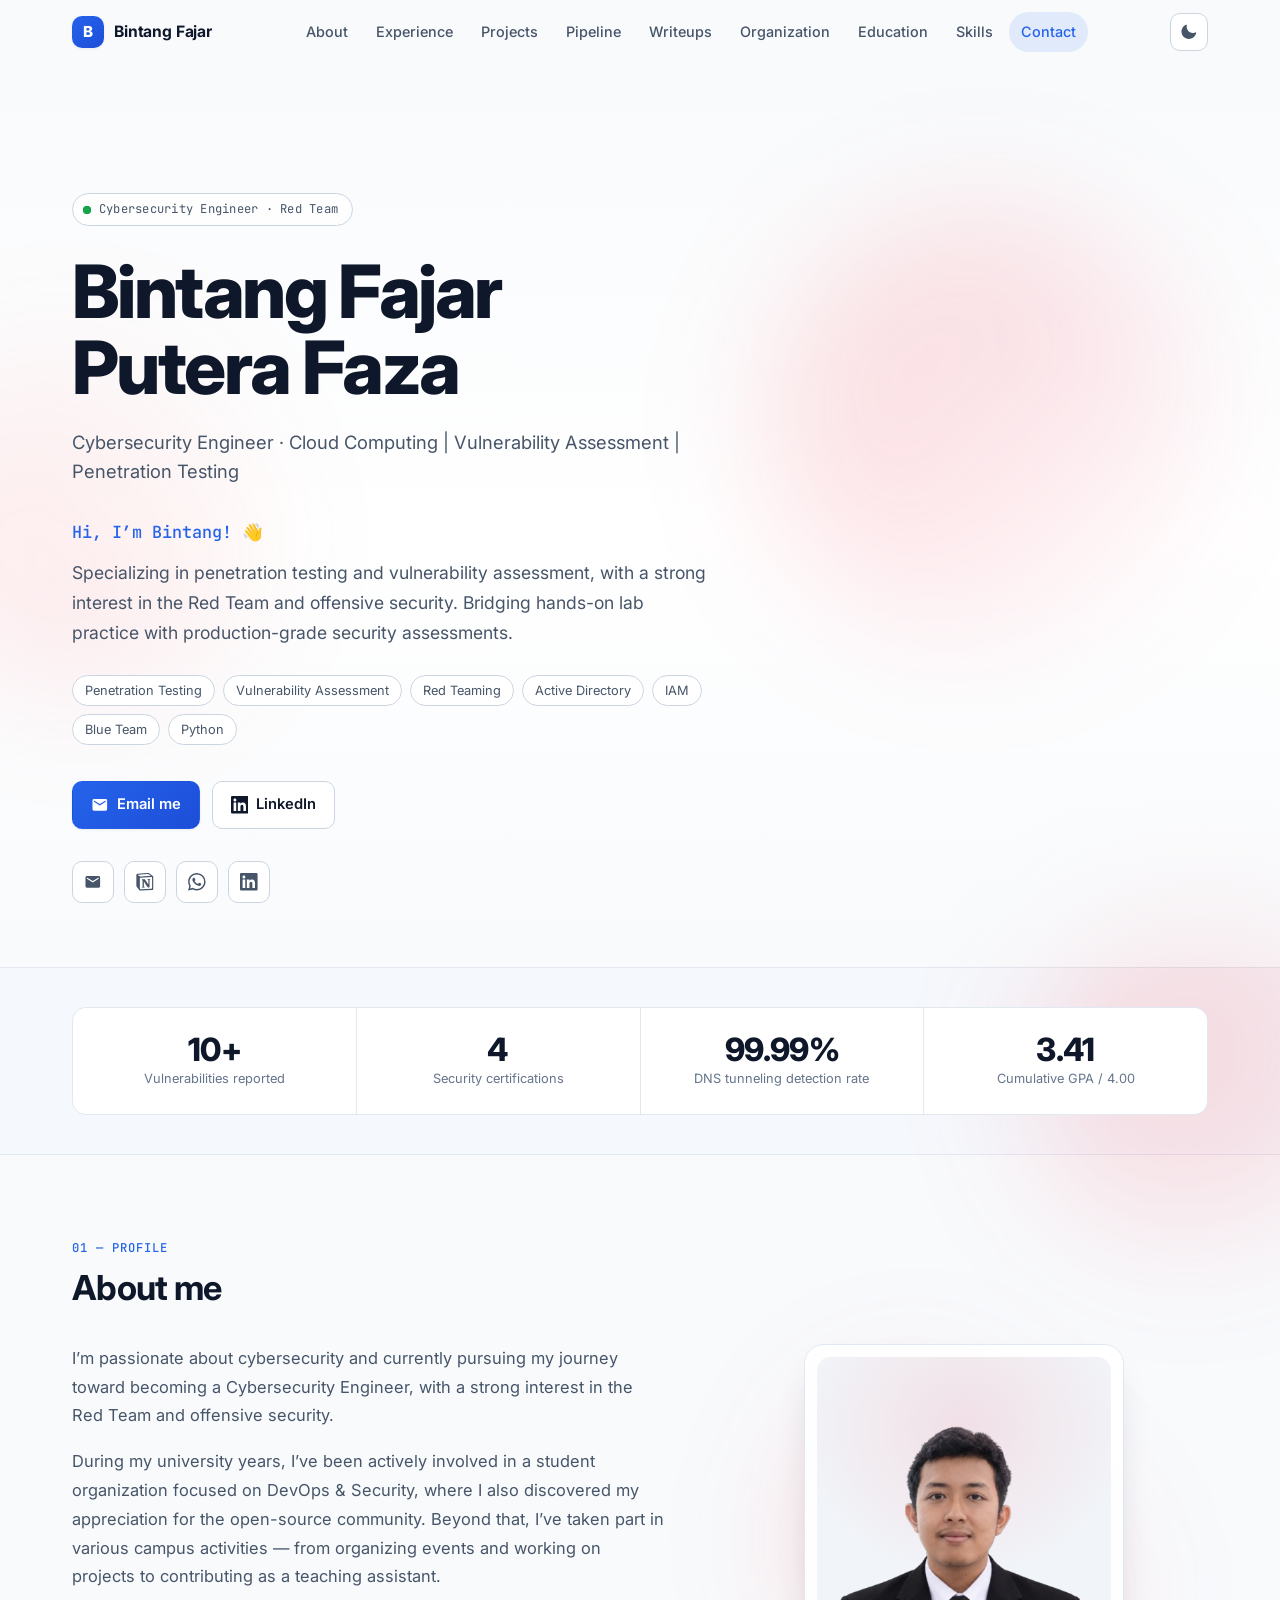
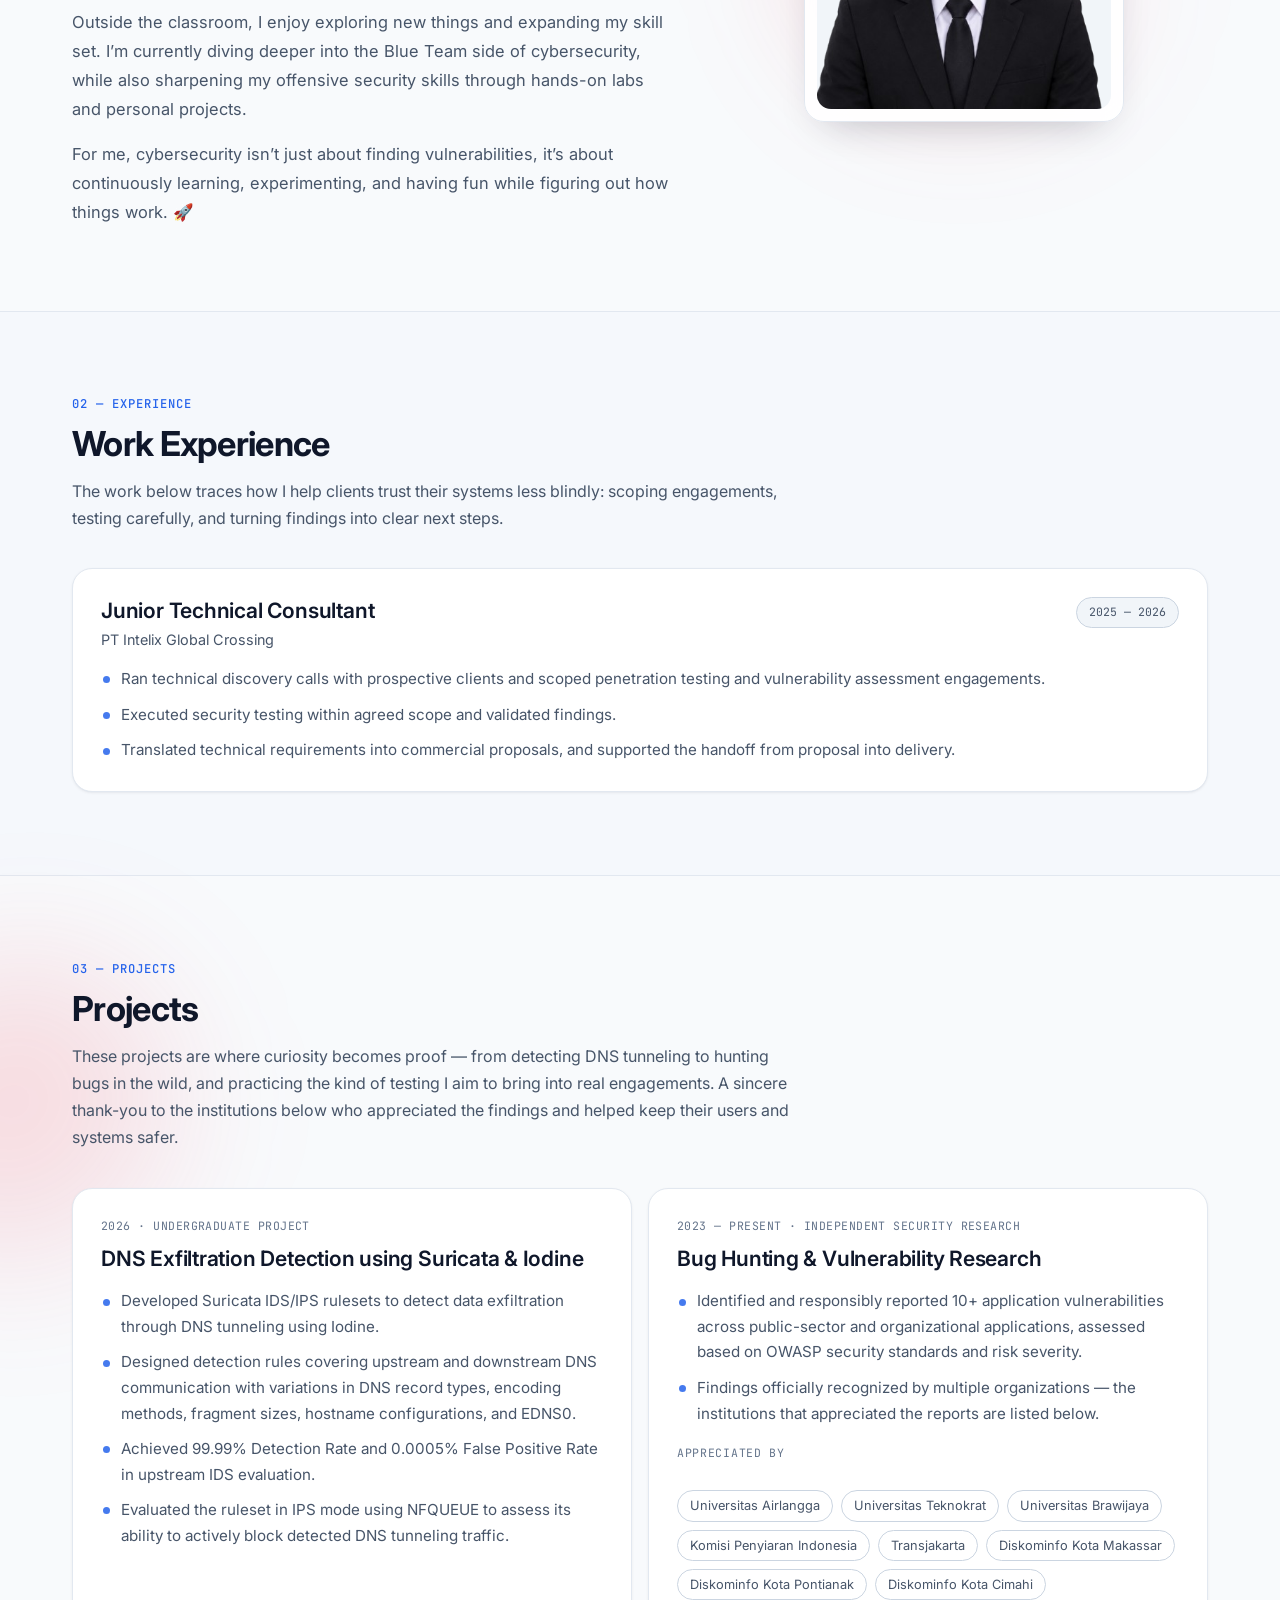
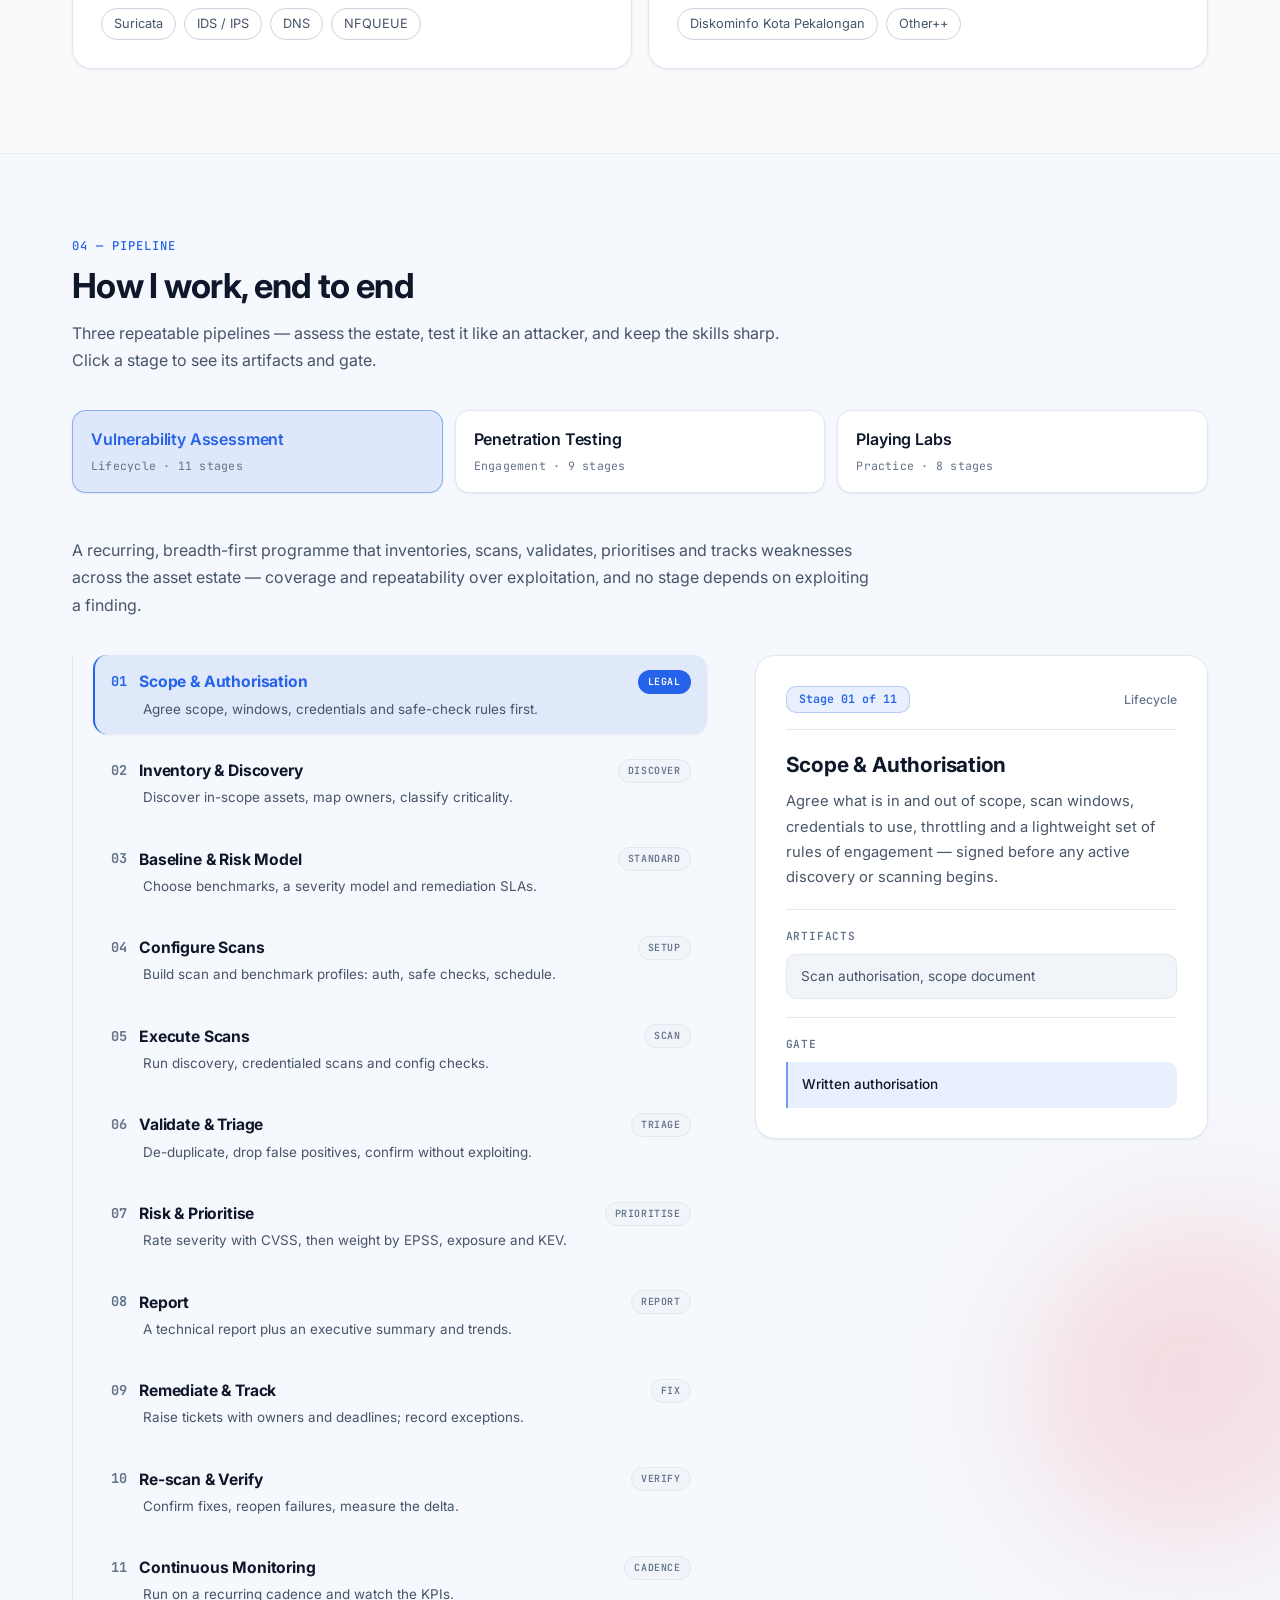
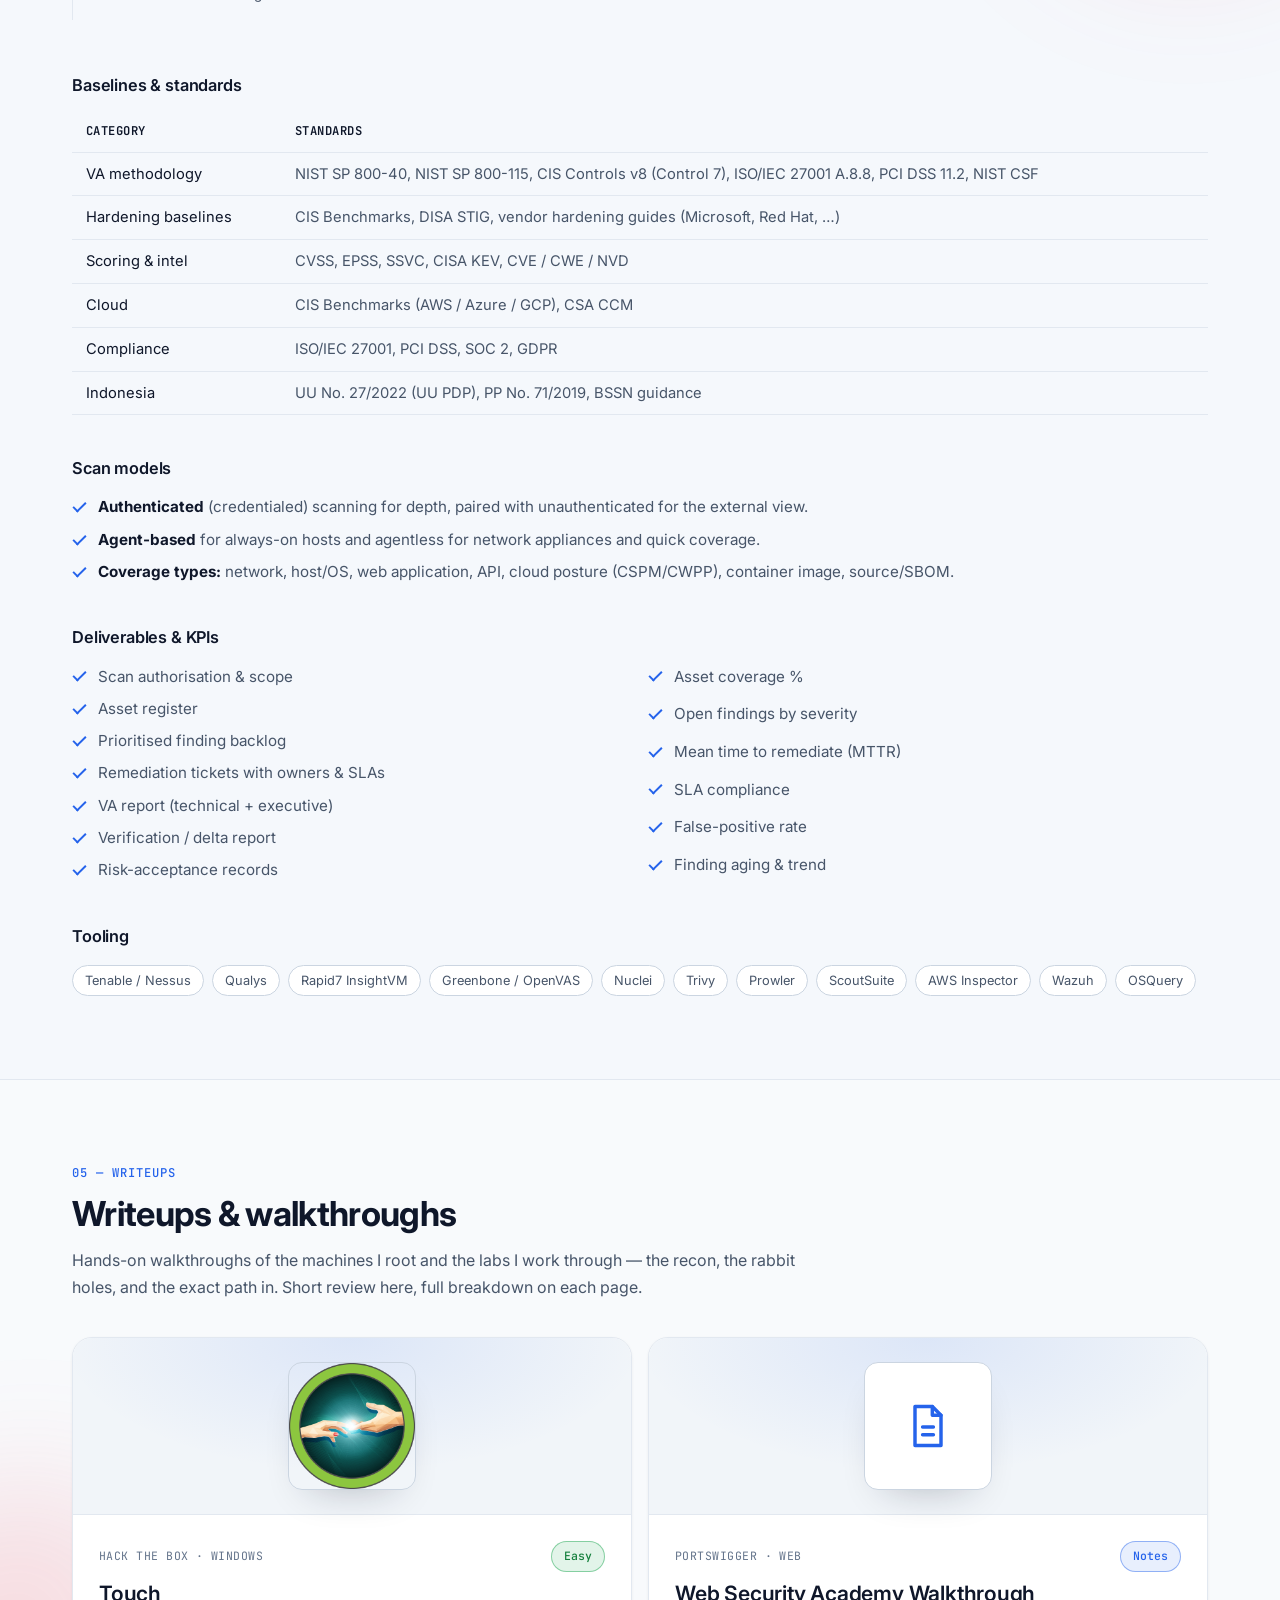
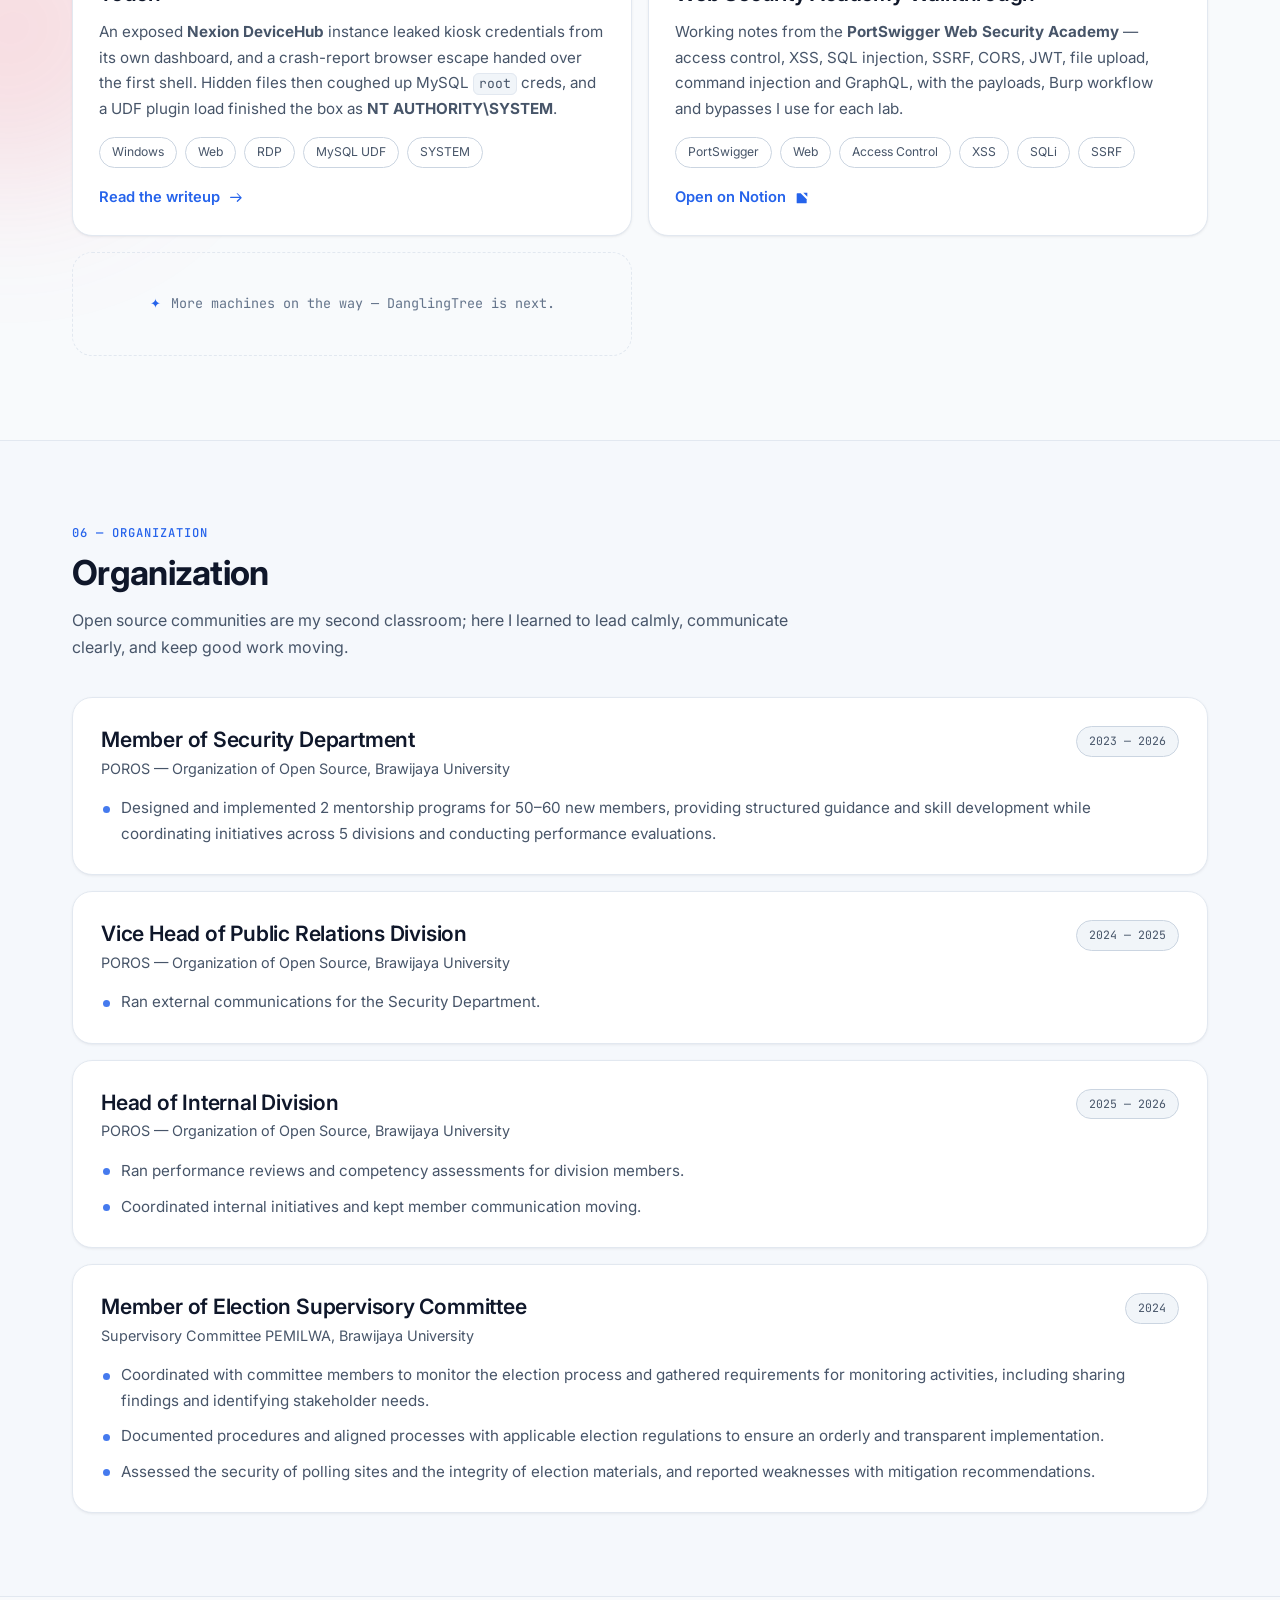
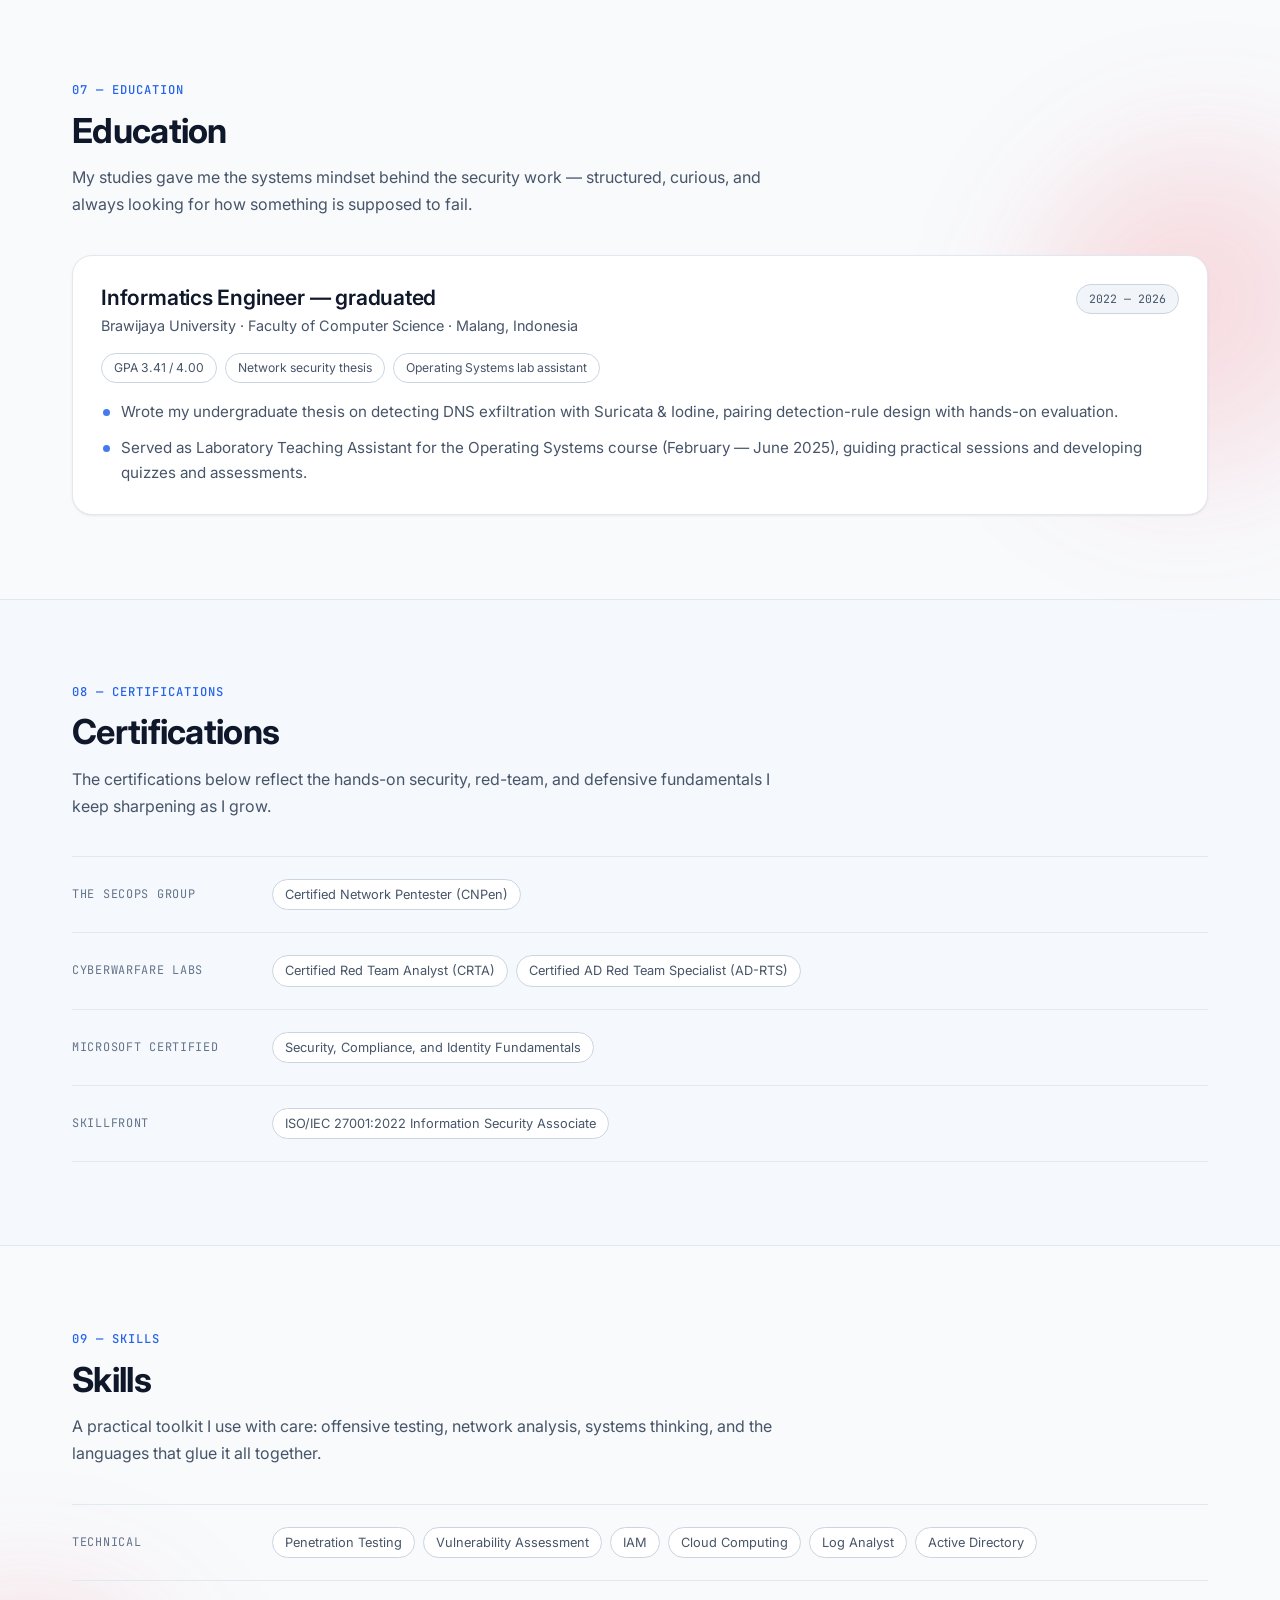
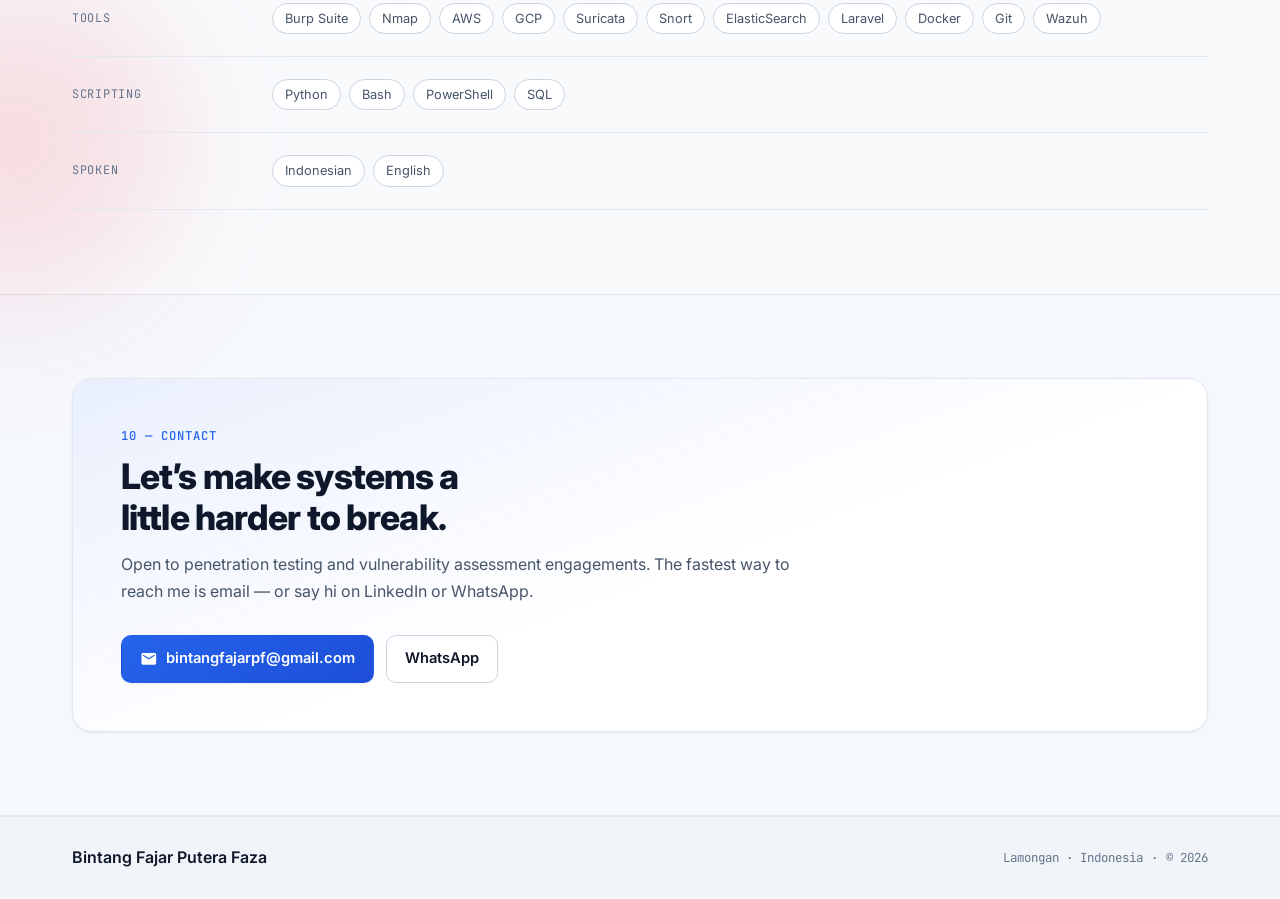
==== commit 2fe72955: "Re-Define Path Vulnerable Assesment" ====
--- a/index.html
+++ b/index.html
@@ -459,22 +459,22 @@
         </div>
 
         <div class="pipe-panel is-active" id="pipe-panel-va" data-pipe="va" role="tabpanel" aria-labelledby="pipe-tab-va">
-          <p class="pipe-panel__intro">A recurring, breadth-first programme that finds, validates, prioritises and tracks weaknesses across the asset estate — coverage and repeatability over exploitation.</p>
+          <p class="pipe-panel__intro">A recurring, breadth-first programme that inventories, scans, validates, prioritises and tracks weaknesses across the asset estate — coverage and repeatability over exploitation, and no stage depends on exploiting a finding.</p>
           <div class="method">
             <div class="method__list" role="tablist" aria-label="Vulnerability Assessment stages">
               <button class="stage" type="button" role="tab" aria-selected="true" data-stage="va-1">
                 <span class="stage__head">
-                  <span class="stage__id"><span class="stage__num">01</span><span class="stage__title">Inventory &amp; Discovery</span></span>
+                  <span class="stage__id"><span class="stage__num">01</span><span class="stage__title">Scope &amp; Authorisation</span></span>
+                  <span class="stage__tag">Legal</span>
+                </span>
+                <span class="stage__desc">Agree scope, windows, credentials and safe-check rules first.</span>
+              </button>
+              <button class="stage" type="button" role="tab" aria-selected="false" data-stage="va-2">
+                <span class="stage__head">
+                  <span class="stage__id"><span class="stage__num">02</span><span class="stage__title">Inventory &amp; Discovery</span></span>
                   <span class="stage__tag">Discover</span>
                 </span>
-                <span class="stage__desc">Discover assets, map owners, and classify business criticality.</span>
-              </button>
-              <button class="stage" type="button" role="tab" aria-selected="false" data-stage="va-2">
-                <span class="stage__head">
-                  <span class="stage__id"><span class="stage__num">02</span><span class="stage__title">Scope &amp; Authorisation</span></span>
-                  <span class="stage__tag">Legal</span>
-                </span>
-                <span class="stage__desc">Agree in/out of scope, scan windows, credentials and rules.</span>
+                <span class="stage__desc">Discover in-scope assets, map owners, classify criticality.</span>
               </button>
               <button class="stage" type="button" role="tab" aria-selected="false" data-stage="va-3">
                 <span class="stage__head">
@@ -488,42 +488,42 @@
                   <span class="stage__id"><span class="stage__num">04</span><span class="stage__title">Configure Scans</span></span>
                   <span class="stage__tag">Setup</span>
                 </span>
-                <span class="stage__desc">Build scan profiles: auth, safe checks, throttling, schedule.</span>
+                <span class="stage__desc">Build scan and benchmark profiles: auth, safe checks, schedule.</span>
               </button>
               <button class="stage" type="button" role="tab" aria-selected="false" data-stage="va-5">
                 <span class="stage__head">
                   <span class="stage__id"><span class="stage__num">05</span><span class="stage__title">Execute Scans</span></span>
                   <span class="stage__tag">Scan</span>
                 </span>
-                <span class="stage__desc">Run discovery and credentialed scans across every target type.</span>
+                <span class="stage__desc">Run discovery, credentialed scans and config checks.</span>
               </button>
               <button class="stage" type="button" role="tab" aria-selected="false" data-stage="va-6">
                 <span class="stage__head">
                   <span class="stage__id"><span class="stage__num">06</span><span class="stage__title">Validate &amp; Triage</span></span>
                   <span class="stage__tag">Triage</span>
                 </span>
-                <span class="stage__desc">De-duplicate, remove false positives, confirm manually.</span>
+                <span class="stage__desc">De-duplicate, drop false positives, confirm without exploiting.</span>
               </button>
               <button class="stage" type="button" role="tab" aria-selected="false" data-stage="va-7">
                 <span class="stage__head">
                   <span class="stage__id"><span class="stage__num">07</span><span class="stage__title">Risk &amp; Prioritise</span></span>
                   <span class="stage__tag">Prioritise</span>
                 </span>
-                <span class="stage__desc">Score with CVSS, weight by EPSS, exposure and KEV.</span>
+                <span class="stage__desc">Rate severity with CVSS, then weight by EPSS, exposure and KEV.</span>
               </button>
               <button class="stage" type="button" role="tab" aria-selected="false" data-stage="va-8">
                 <span class="stage__head">
-                  <span class="stage__id"><span class="stage__num">08</span><span class="stage__title">Remediate &amp; Track</span></span>
+                  <span class="stage__id"><span class="stage__num">08</span><span class="stage__title">Report</span></span>
+                  <span class="stage__tag">Report</span>
+                </span>
+                <span class="stage__desc">A technical report plus an executive summary and trends.</span>
+              </button>
+              <button class="stage" type="button" role="tab" aria-selected="false" data-stage="va-9">
+                <span class="stage__head">
+                  <span class="stage__id"><span class="stage__num">09</span><span class="stage__title">Remediate &amp; Track</span></span>
                   <span class="stage__tag">Fix</span>
                 </span>
                 <span class="stage__desc">Raise tickets with owners and deadlines; record exceptions.</span>
-              </button>
-              <button class="stage" type="button" role="tab" aria-selected="false" data-stage="va-9">
-                <span class="stage__head">
-                  <span class="stage__id"><span class="stage__num">09</span><span class="stage__title">Report</span></span>
-                  <span class="stage__tag">Report</span>
-                </span>
-                <span class="stage__desc">A technical report plus an executive summary and trends.</span>
               </button>
               <button class="stage" type="button" role="tab" aria-selected="false" data-stage="va-10">
                 <span class="stage__head">
@@ -546,15 +546,15 @@
                   <span class="detail__stage">Stage 01 of 11</span>
                   <span class="detail__label">Lifecycle</span>
                 </div>
-                <h3 class="detail__title">Inventory &amp; Discovery</h3>
-                <p class="detail__desc">Discover assets (network, host, web, cloud, container), map each to an owner in the CMDB, and classify business criticality.</p>
-                <div class="detail__block">
-                  <p class="detail__blockTitle">Artifacts</p>
-                  <p class="detail__value">Asset register</p>
-                </div>
-                <div class="detail__block">
-                  <p class="detail__blockTitle">Gate</p>
-                  <p class="detail__callout">Every asset has an owner</p>
+                <h3 class="detail__title">Scope &amp; Authorisation</h3>
+                <p class="detail__desc">Agree what is in and out of scope, scan windows, credentials to use, throttling and a lightweight set of rules of engagement — signed before any active discovery or scanning begins.</p>
+                <div class="detail__block">
+                  <p class="detail__blockTitle">Artifacts</p>
+                  <p class="detail__value">Scan authorisation, scope document</p>
+                </div>
+                <div class="detail__block">
+                  <p class="detail__blockTitle">Gate</p>
+                  <p class="detail__callout">Written authorisation</p>
                 </div>
               </div>
               <div class="detail" data-stage="va-2">
@@ -562,15 +562,15 @@
                   <span class="detail__stage">Stage 02 of 11</span>
                   <span class="detail__label">Lifecycle</span>
                 </div>
-                <h3 class="detail__title">Scope &amp; Authorisation</h3>
-                <p class="detail__desc">Agree what is in and out of scope, scan windows, credentials to use, throttling and a lightweight set of rules of engagement.</p>
-                <div class="detail__block">
-                  <p class="detail__blockTitle">Artifacts</p>
-                  <p class="detail__value">Scan authorisation, scope document</p>
-                </div>
-                <div class="detail__block">
-                  <p class="detail__blockTitle">Gate</p>
-                  <p class="detail__callout">Written authorisation</p>
+                <h3 class="detail__title">Inventory &amp; Discovery</h3>
+                <p class="detail__desc">Discover assets inside the authorised scope (network, host, web, cloud, container), map each to an owner in the CMDB, and classify business criticality.</p>
+                <div class="detail__block">
+                  <p class="detail__blockTitle">Artifacts</p>
+                  <p class="detail__value">Asset register</p>
+                </div>
+                <div class="detail__block">
+                  <p class="detail__blockTitle">Gate</p>
+                  <p class="detail__callout">Every asset has an owner</p>
                 </div>
               </div>
               <div class="detail" data-stage="va-3">
@@ -579,7 +579,7 @@
                   <span class="detail__label">Lifecycle</span>
                 </div>
                 <h3 class="detail__title">Baseline &amp; Risk Model</h3>
-                <p class="detail__desc">Choose the benchmarks to test against, the severity/risk model, and the remediation SLAs per severity.</p>
+                <p class="detail__desc">Choose the benchmarks to test against (CIS, STIG, vendor guides), the severity/risk model, and the remediation SLAs per severity.</p>
                 <div class="detail__block">
                   <p class="detail__blockTitle">Artifacts</p>
                   <p class="detail__value">Baseline standard document</p>
@@ -595,7 +595,7 @@
                   <span class="detail__label">Lifecycle</span>
                 </div>
                 <h3 class="detail__title">Configure Scans</h3>
-                <p class="detail__desc">Build scan profiles: authenticated vs unauthenticated, safe checks, plugin sets, throttling and a recurring schedule.</p>
+                <p class="detail__desc">Build scan and benchmark profiles: authenticated vs unauthenticated, safe checks, plugin sets, throttling and a recurring schedule.</p>
                 <div class="detail__block">
                   <p class="detail__blockTitle">Artifacts</p>
                   <p class="detail__value">Scan profiles</p>
@@ -611,7 +611,7 @@
                   <span class="detail__label">Lifecycle</span>
                 </div>
                 <h3 class="detail__title">Execute Scans</h3>
-                <p class="detail__desc">Run discovery and credentialed scans across network, host, web, API, cloud and container/image targets.</p>
+                <p class="detail__desc">Run discovery, credentialed vulnerability scans and benchmark/config checks across network, host, web, API, cloud and container/image targets.</p>
                 <div class="detail__block">
                   <p class="detail__blockTitle">Artifacts</p>
                   <p class="detail__value">Raw scan output</p>
@@ -627,7 +627,7 @@
                   <span class="detail__label">Lifecycle</span>
                 </div>
                 <h3 class="detail__title">Validate &amp; Triage</h3>
-                <p class="detail__desc">De-duplicate results, remove false positives, and manually confirm findings before they reach a client.</p>
+                <p class="detail__desc">De-duplicate results, remove false positives, and confirm each finding exists (banner, version, config or safe check) without exploiting it. Nothing reaches an asset owner unvalidated.</p>
                 <div class="detail__block">
                   <p class="detail__blockTitle">Artifacts</p>
                   <p class="detail__value">Validated findings</p>
@@ -643,7 +643,7 @@
                   <span class="detail__label">Lifecycle</span>
                 </div>
                 <h3 class="detail__title">Risk &amp; Prioritise</h3>
-                <p class="detail__desc">Score each finding with CVSS, then weight it by EPSS, asset criticality, exposure and known-exploited status (CISA KEV).</p>
+                <p class="detail__desc">Separate severity from risk: rate each finding with CVSS, then weight it by EPSS, asset criticality, exposure and known-exploited status (CISA KEV).</p>
                 <div class="detail__block">
                   <p class="detail__blockTitle">Artifacts</p>
                   <p class="detail__value">Prioritised backlog</p>
@@ -658,6 +658,22 @@
                   <span class="detail__stage">Stage 08 of 11</span>
                   <span class="detail__label">Lifecycle</span>
                 </div>
+                <h3 class="detail__title">Report</h3>
+                <p class="detail__desc">Produce the technical report and executive summary that drive remediation, with trends and SLA compliance rather than a raw scanner dump.</p>
+                <div class="detail__block">
+                  <p class="detail__blockTitle">Artifacts</p>
+                  <p class="detail__value">VA report (technical + executive)</p>
+                </div>
+                <div class="detail__block">
+                  <p class="detail__blockTitle">Gate</p>
+                  <p class="detail__callout">Report delivered</p>
+                </div>
+              </div>
+              <div class="detail" data-stage="va-9">
+                <div class="detail__top">
+                  <span class="detail__stage">Stage 09 of 11</span>
+                  <span class="detail__label">Lifecycle</span>
+                </div>
                 <h3 class="detail__title">Remediate &amp; Track</h3>
                 <p class="detail__desc">Raise tickets with owners and deadlines, and record exceptions or accepted risks where remediation is deferred.</p>
                 <div class="detail__block">
@@ -669,29 +685,13 @@
                   <p class="detail__callout">Owners assigned</p>
                 </div>
               </div>
-              <div class="detail" data-stage="va-9">
-                <div class="detail__top">
-                  <span class="detail__stage">Stage 09 of 11</span>
-                  <span class="detail__label">Lifecycle</span>
-                </div>
-                <h3 class="detail__title">Report</h3>
-                <p class="detail__desc">Produce a technical report plus an executive summary, with trends and SLA compliance rather than a raw scanner dump.</p>
-                <div class="detail__block">
-                  <p class="detail__blockTitle">Artifacts</p>
-                  <p class="detail__value">VA report</p>
-                </div>
-                <div class="detail__block">
-                  <p class="detail__blockTitle">Gate</p>
-                  <p class="detail__callout">Report delivered</p>
-                </div>
-              </div>
               <div class="detail" data-stage="va-10">
                 <div class="detail__top">
                   <span class="detail__stage">Stage 10 of 11</span>
                   <span class="detail__label">Lifecycle</span>
                 </div>
                 <h3 class="detail__title">Re-scan &amp; Verify</h3>
-                <p class="detail__desc">Confirm fixes with a targeted re-scan, reopen failed remediations and measure the delta since the last cycle.</p>
+                <p class="detail__desc">Re-scan the remediated assets to confirm the fixes, reopen failed remediations and measure the delta since the last report.</p>
                 <div class="detail__block">
                   <p class="detail__blockTitle">Artifacts</p>
                   <p class="detail__value">Verification / delta report</p>
@@ -733,7 +733,7 @@
                   <tbody>
                     <tr>
                       <td>VA methodology</td>
-                      <td>NIST SP 800-40, NIST SP 800-115, CIS Controls v8 (Control 7), ISO/IEC 27001 A.8.8, PCI DSS 11.3, NIST CSF</td>
+                      <td>NIST SP 800-40, NIST SP 800-115, CIS Controls v8 (Control 7), ISO/IEC 27001 A.8.8, PCI DSS 11.2, NIST CSF</td>
                     </tr>
                     <tr>
                       <td>Hardening baselines</td>
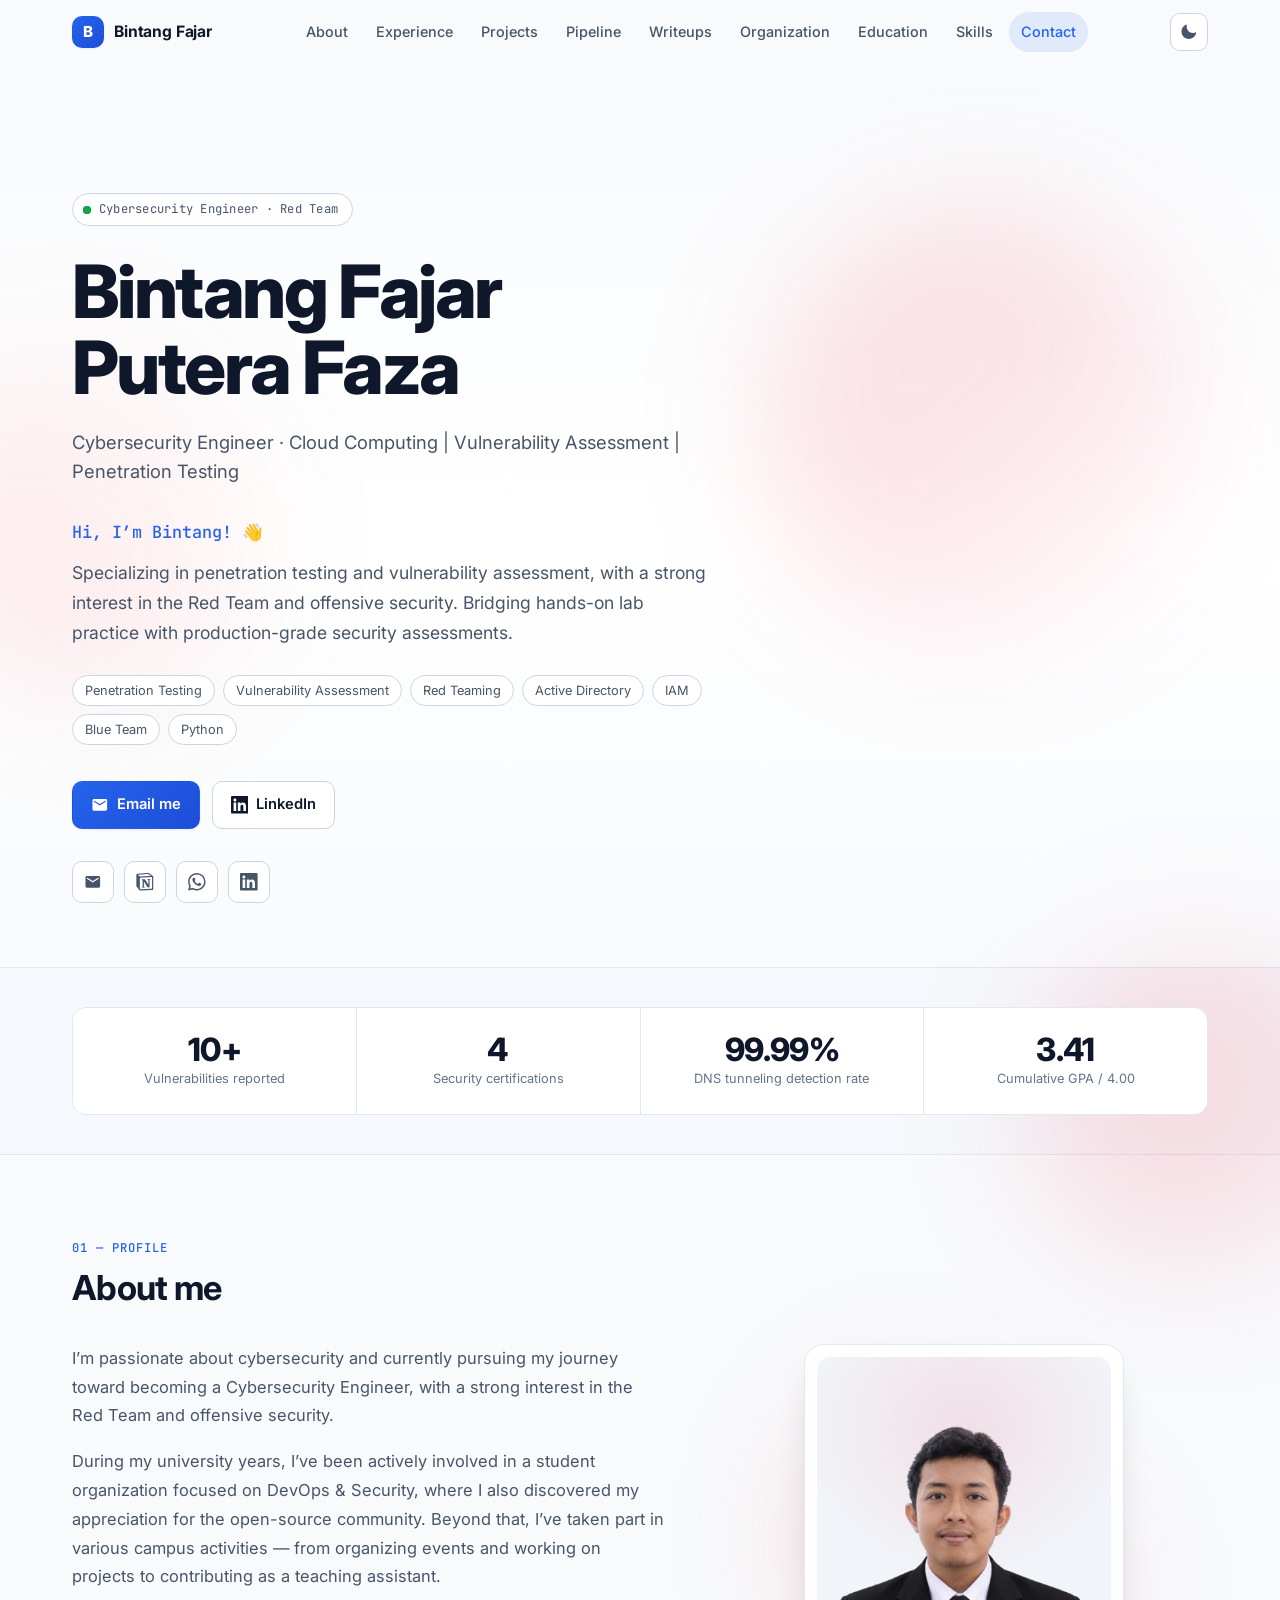
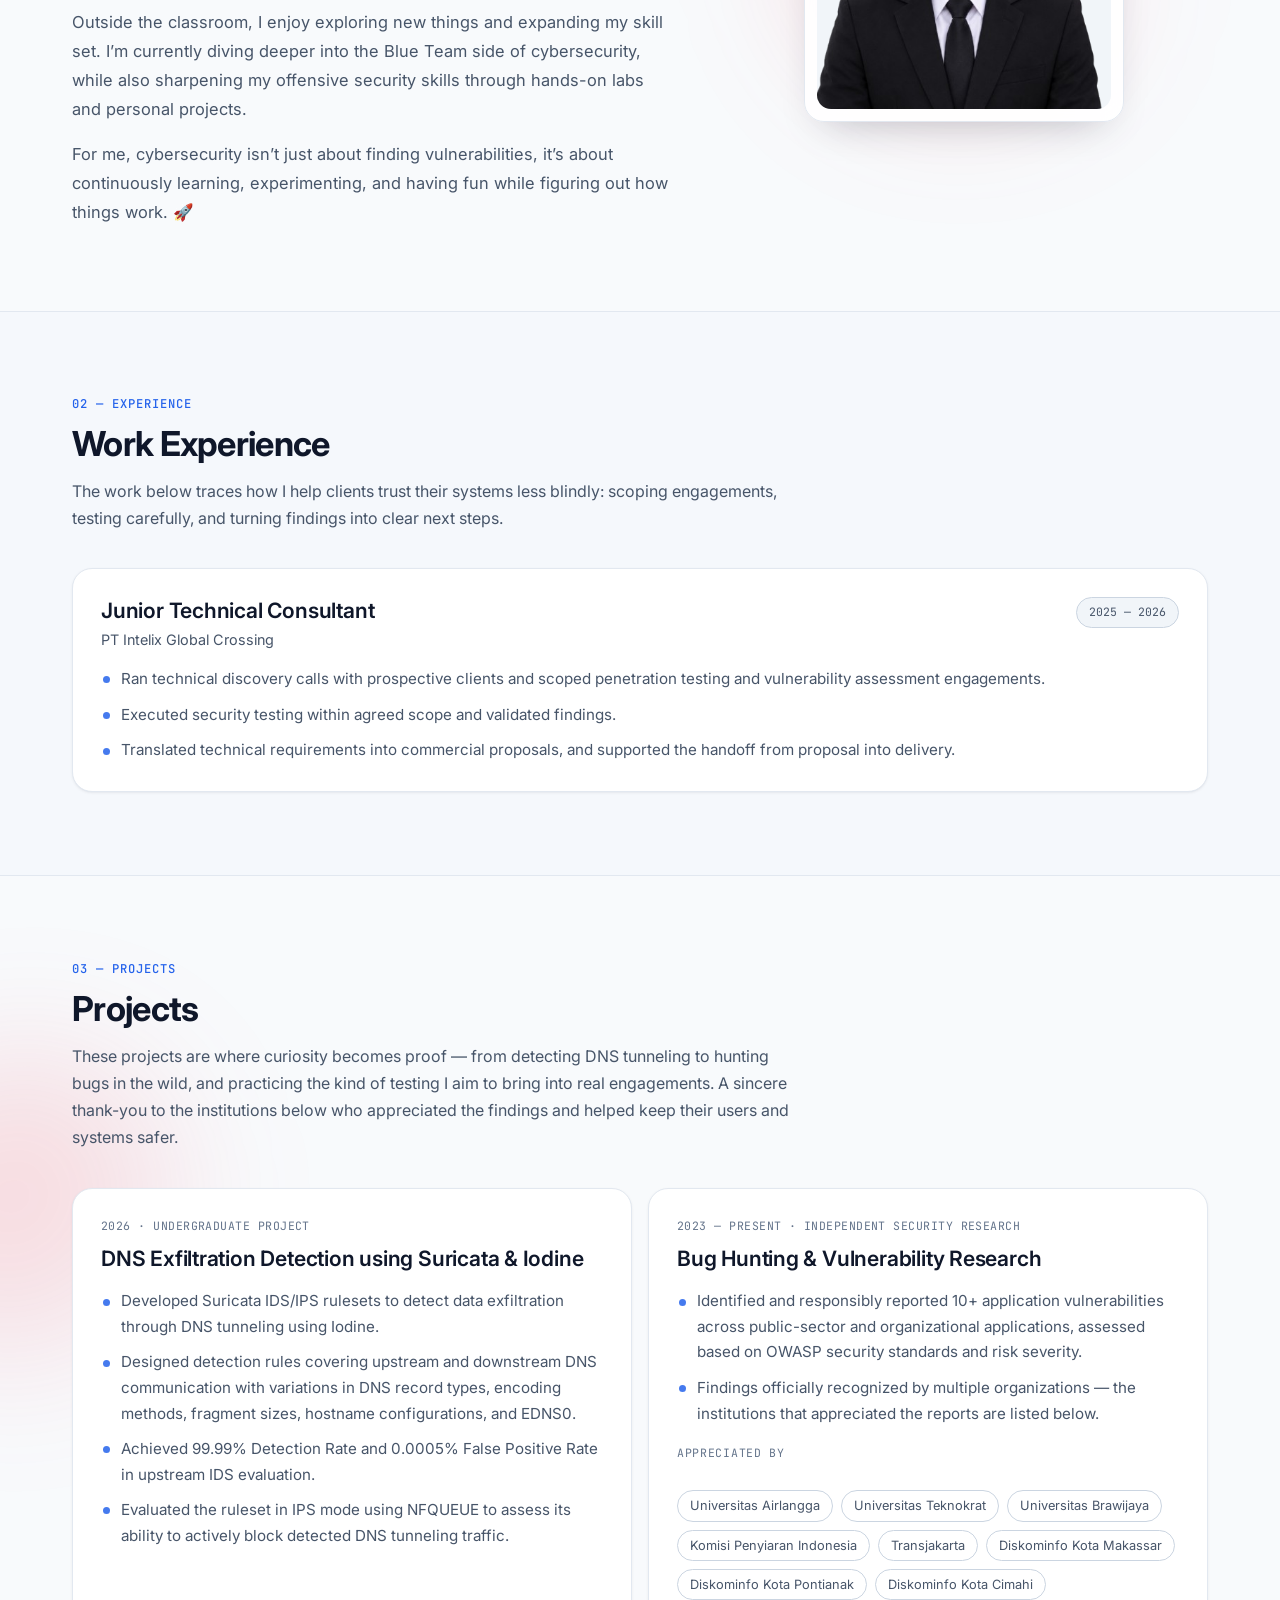
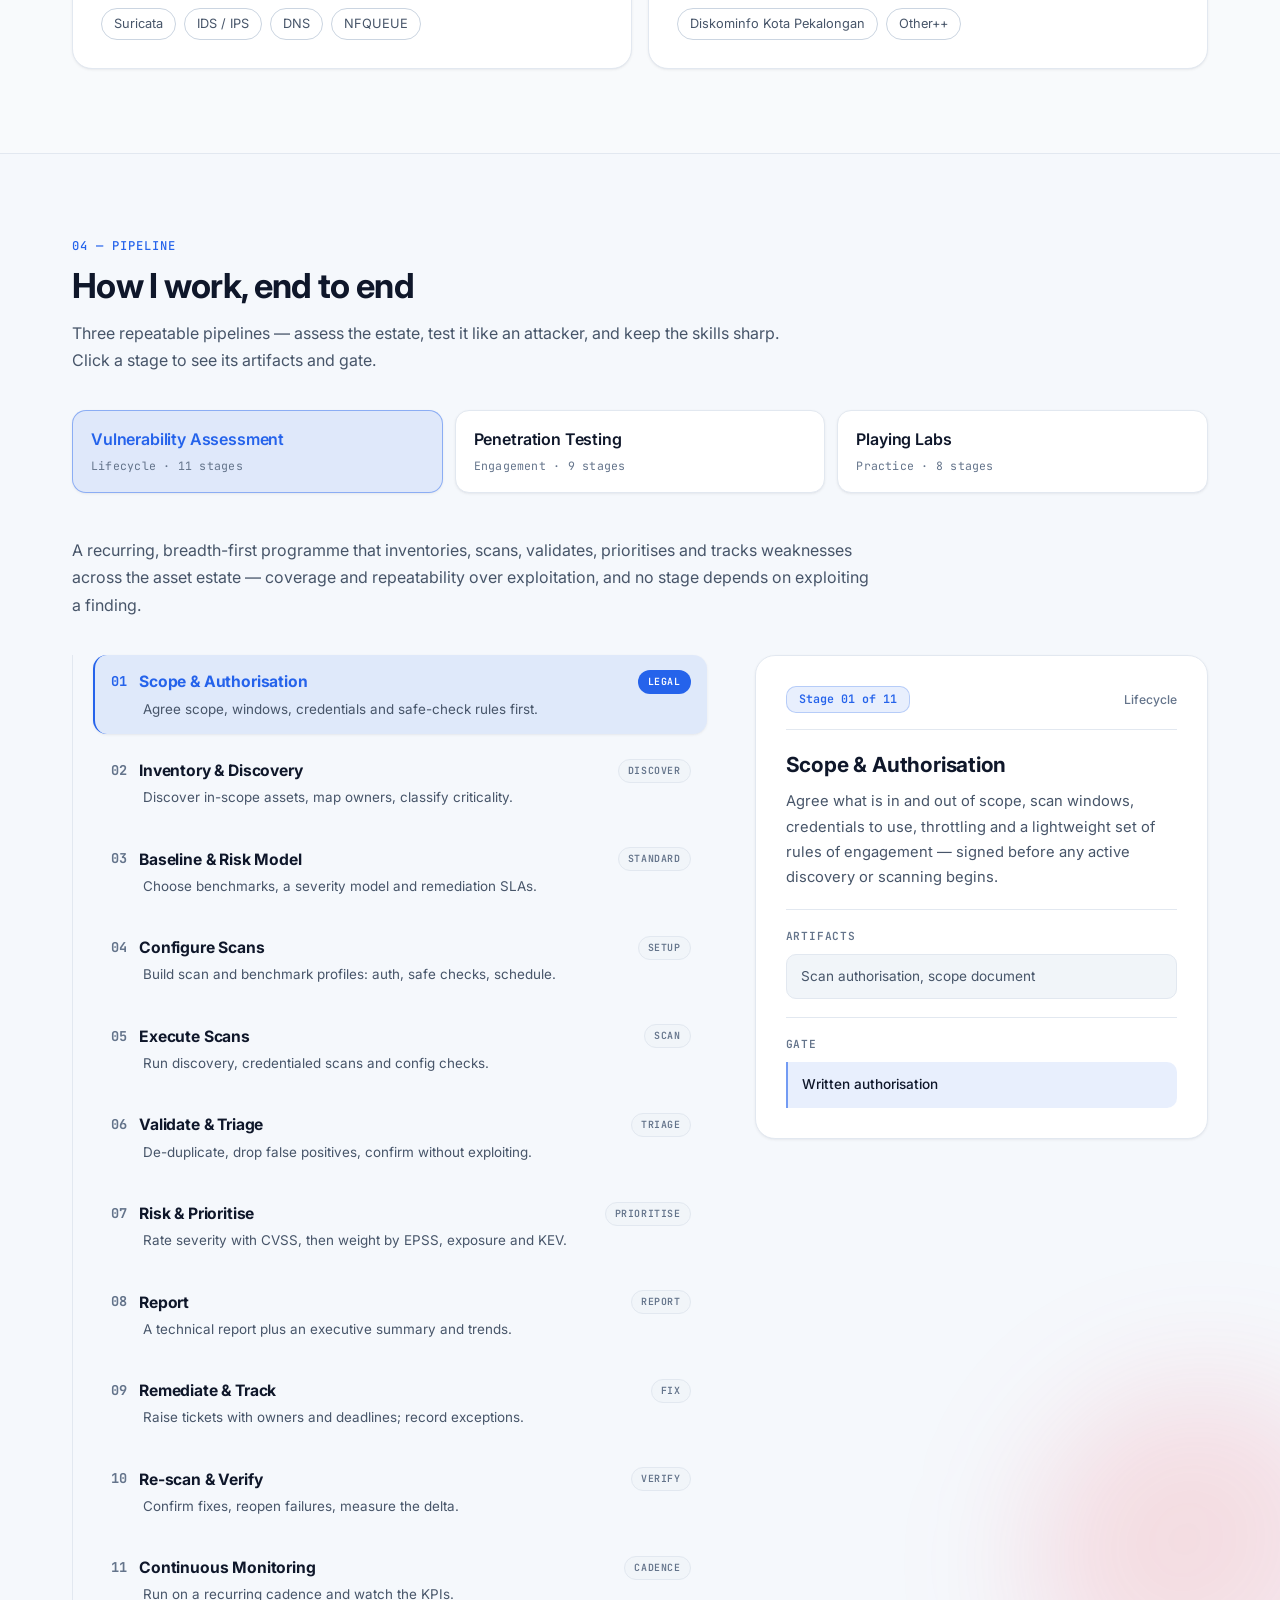
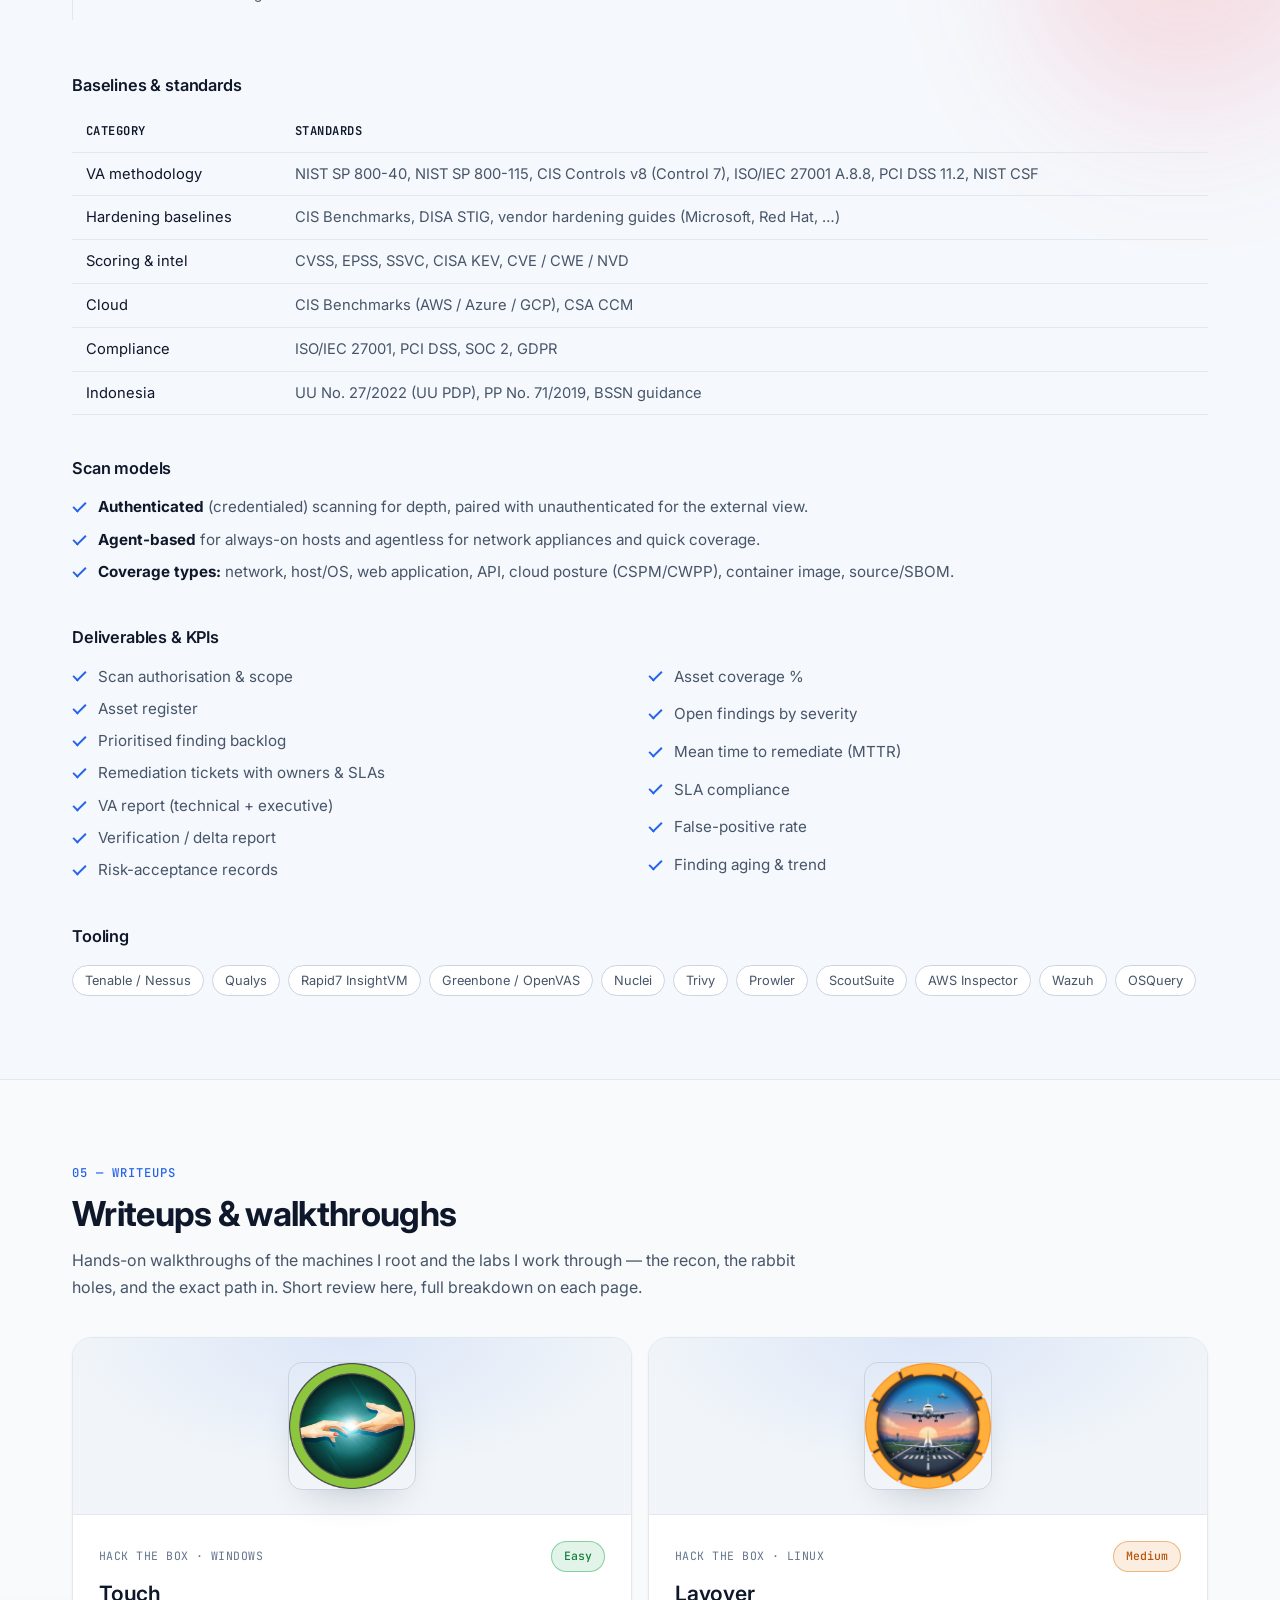
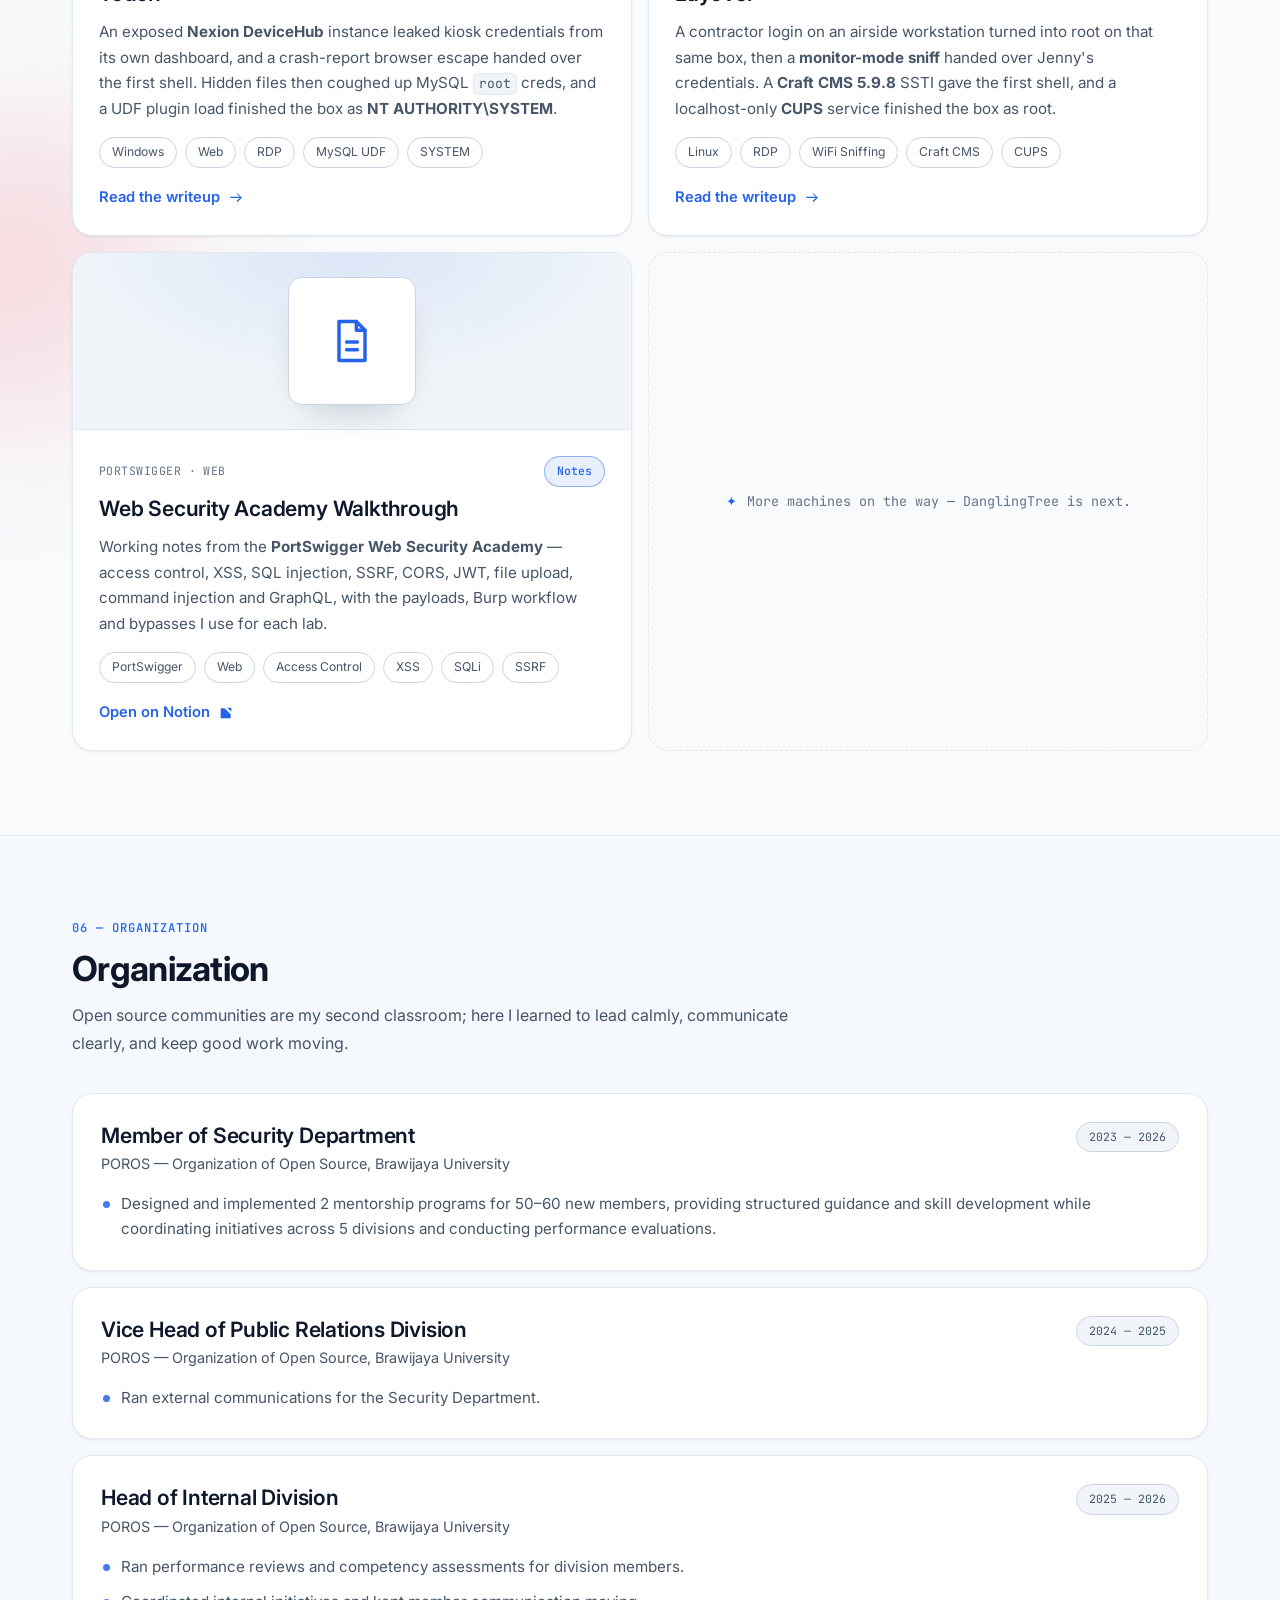
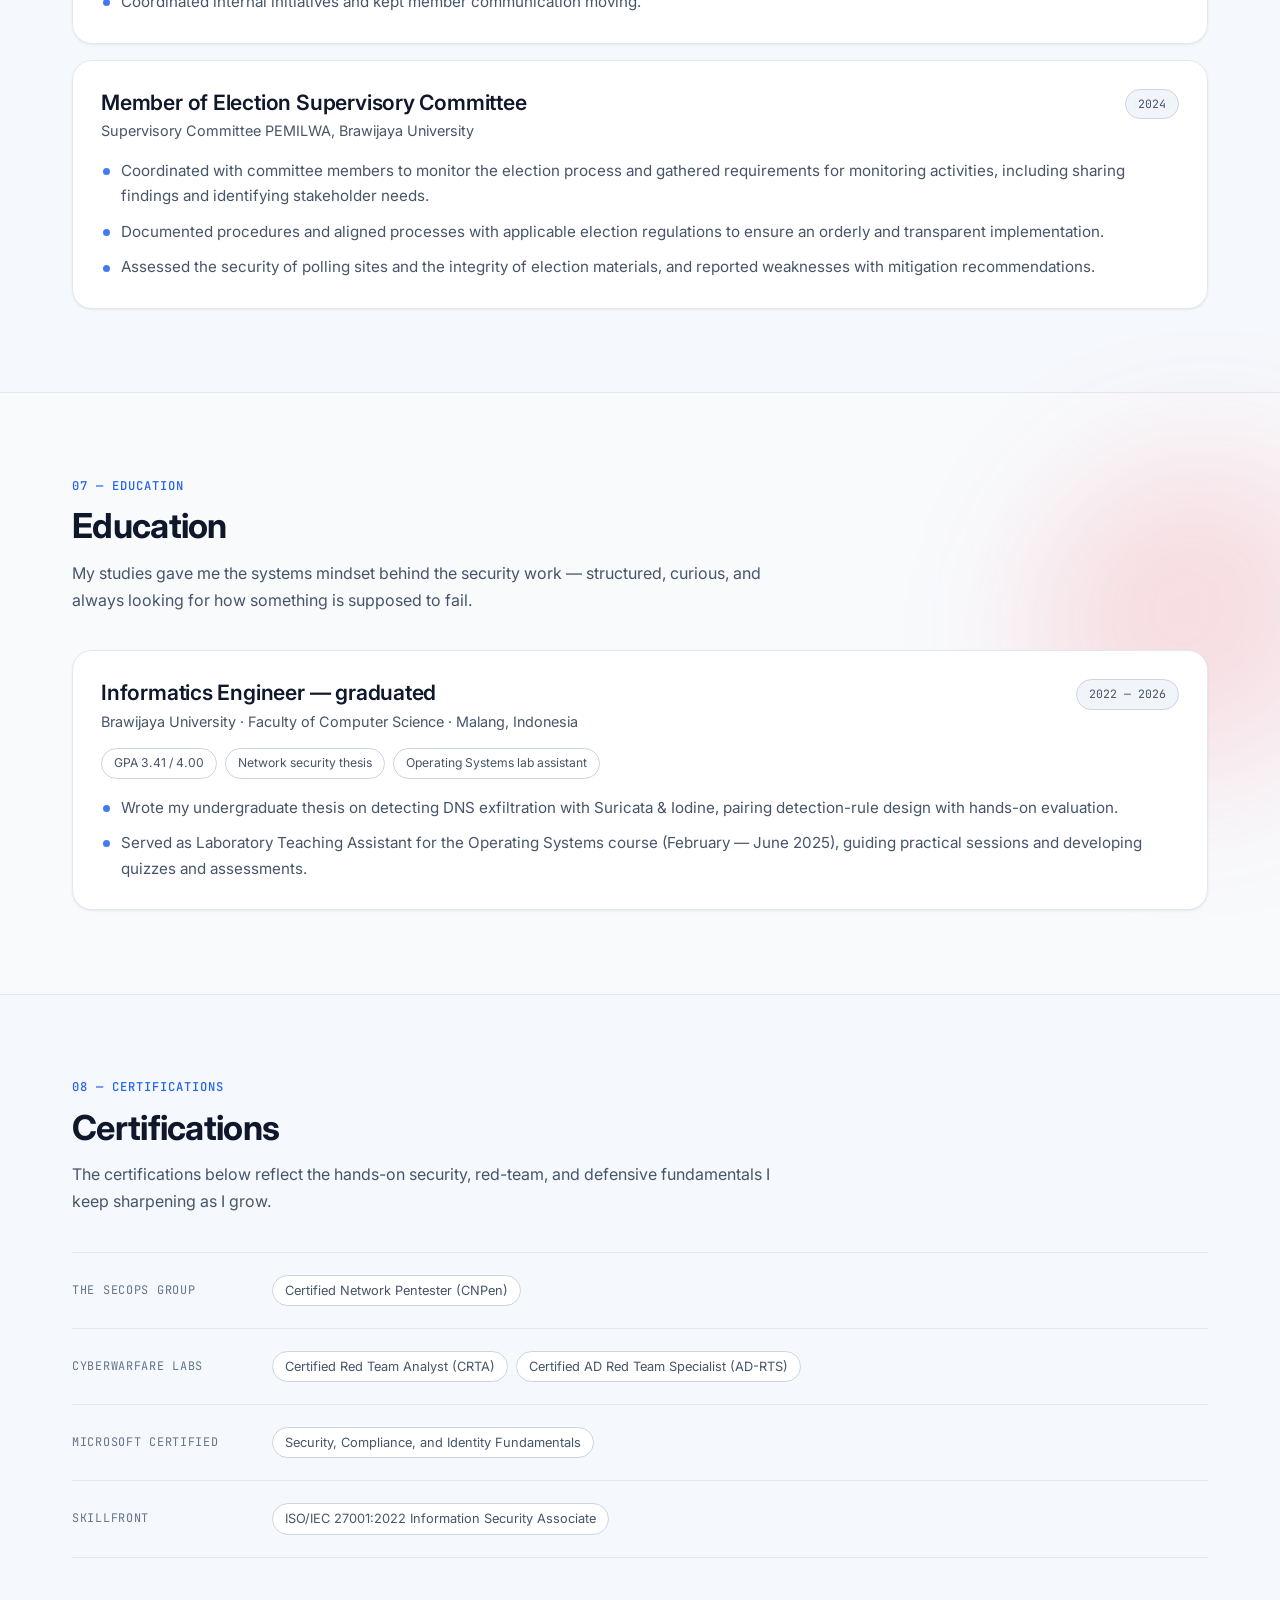
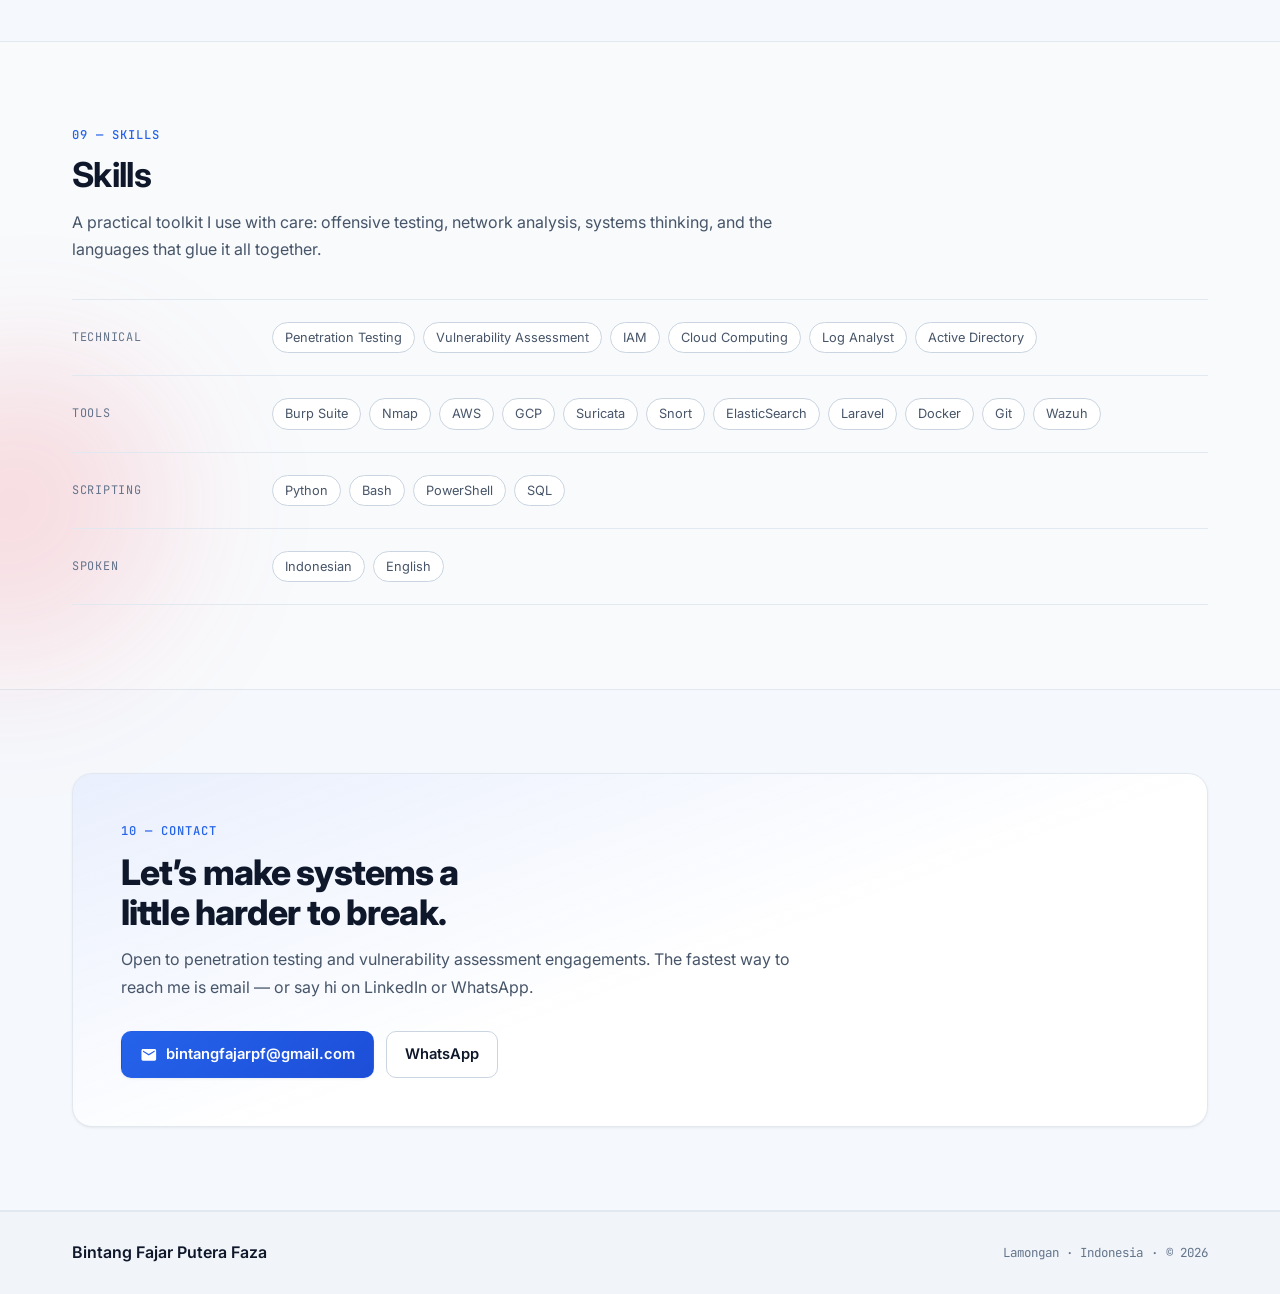
==== commit d39b7581: "Push HTB-Layover" ====
--- a/index.html
+++ b/index.html
@@ -1473,6 +1473,46 @@
             </div>
           </article>
 
+          <article class="card writeup-card reveal">
+            <div class="writeup-card__media">
+              <img
+                src="assets/writeups/layover/avatar.png"
+                alt="Hack The Box machine “Layover” avatar"
+                width="220"
+                height="220"
+                loading="lazy"
+              />
+            </div>
+            <div class="writeup-card__body">
+              <div class="writeup-card__top">
+                <p class="card__eyebrow">Hack The Box · Linux</p>
+                <span class="diff diff--medium">Medium</span>
+              </div>
+              <h3 class="card__title">Layover</h3>
+              <p class="writeup-card__review">
+                A contractor login on an airside workstation turned into root on that same box, then
+                a <strong>monitor-mode sniff</strong> handed over Jenny's credentials. A
+                <strong>Craft CMS 5.9.8</strong> SSTI gave the first shell, and a localhost-only
+                <strong>CUPS</strong> service finished the box as root.
+              </p>
+              <ul class="chips chips--sm">
+                <li class="chip">Linux</li>
+                <li class="chip">RDP</li>
+                <li class="chip">WiFi Sniffing</li>
+                <li class="chip">Craft CMS</li>
+                <li class="chip">CUPS</li>
+              </ul>
+              <a class="writeup-card__link" href="writeups/layover.html">
+                Read the writeup
+                <svg class="icon" viewBox="0 0 24 24" aria-hidden="true" focusable="false">
+                  <path
+                    d="M13.3 5.3a1 1 0 0 1 1.4 0l5.5 5.5a1 1 0 0 1 0 1.4l-5.5 5.5a1 1 0 0 1-1.4-1.4L17.58 12H4a1 1 0 0 1 0-2h13.58l-4.3-4.3a1 1 0 0 1 .02-1.4Z"
+                  />
+                </svg>
+              </a>
+            </div>
+          </article>
+
           <!-- TEMPORARY: external PortSwigger walkthrough hosted on Notion (not yet migrated
                to a local page). Remove this card once it becomes a writeups/*.html page. -->
           <article class="card writeup-card reveal">
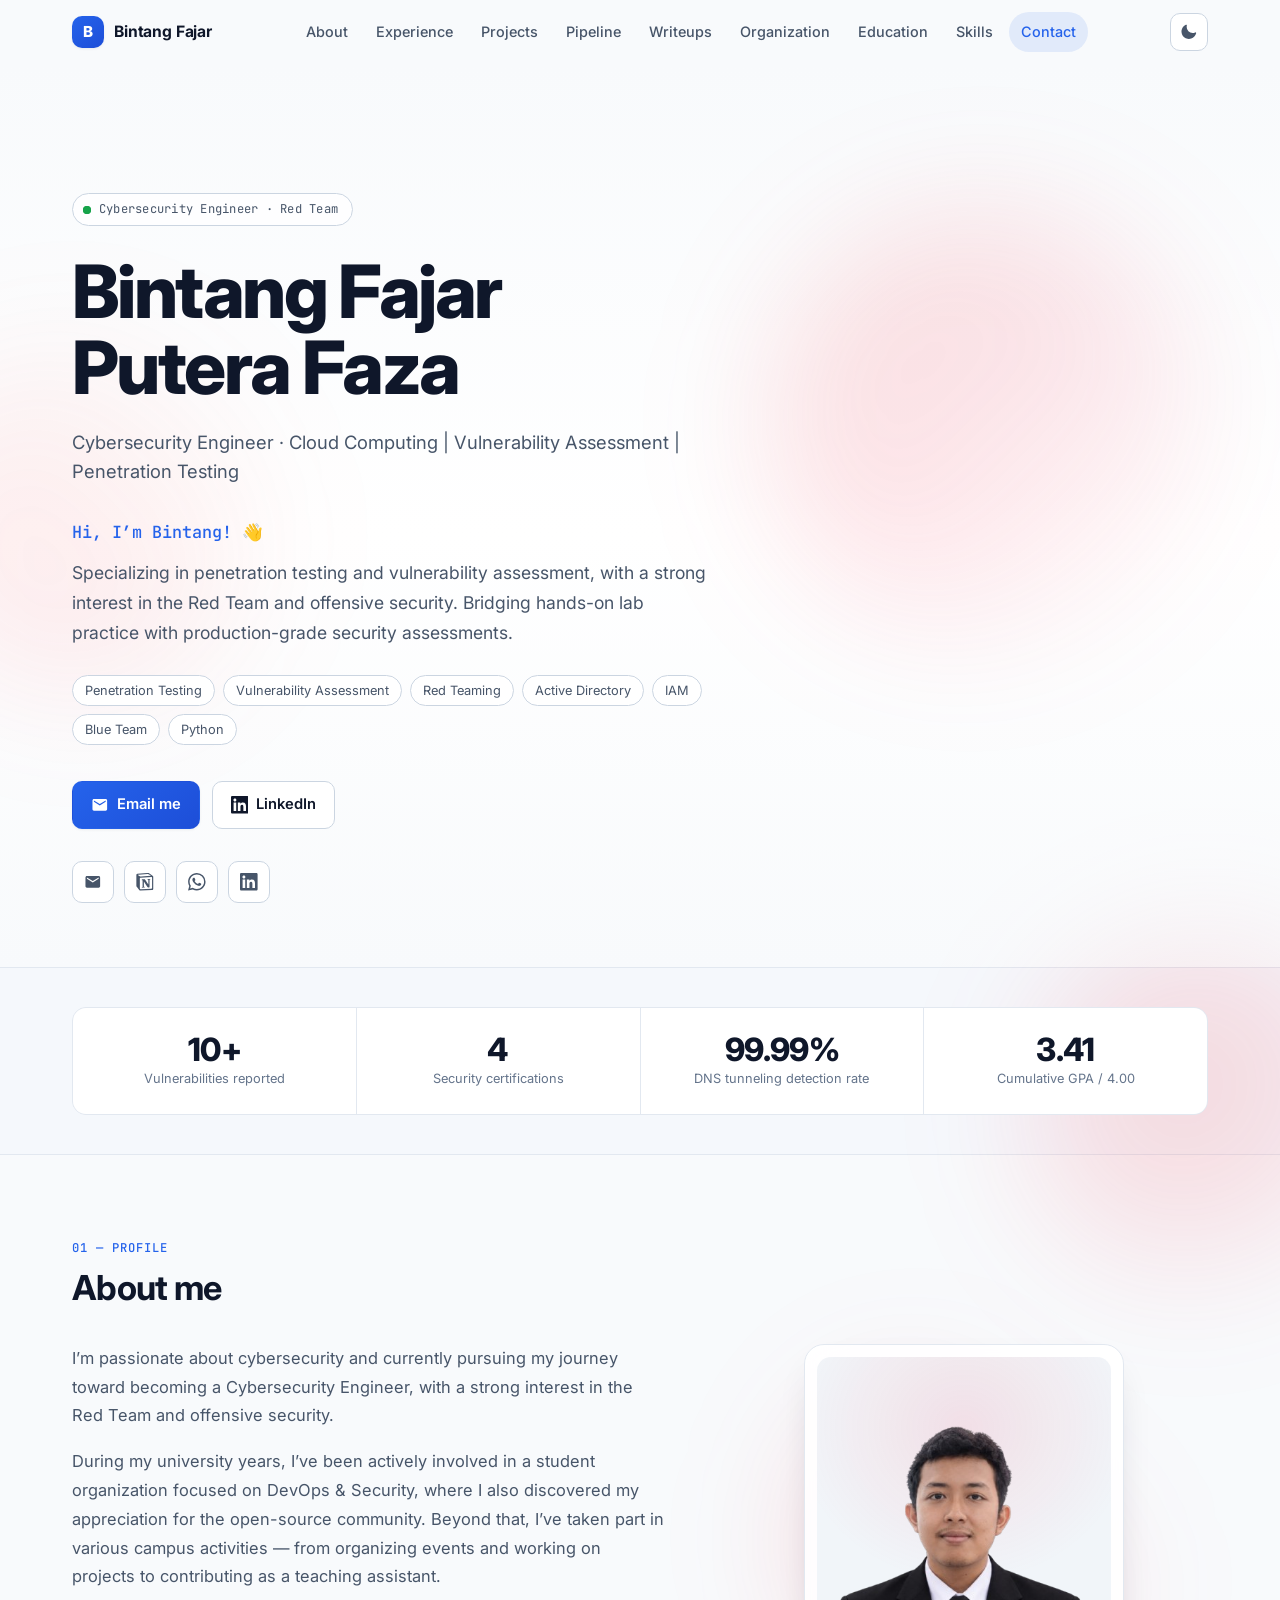
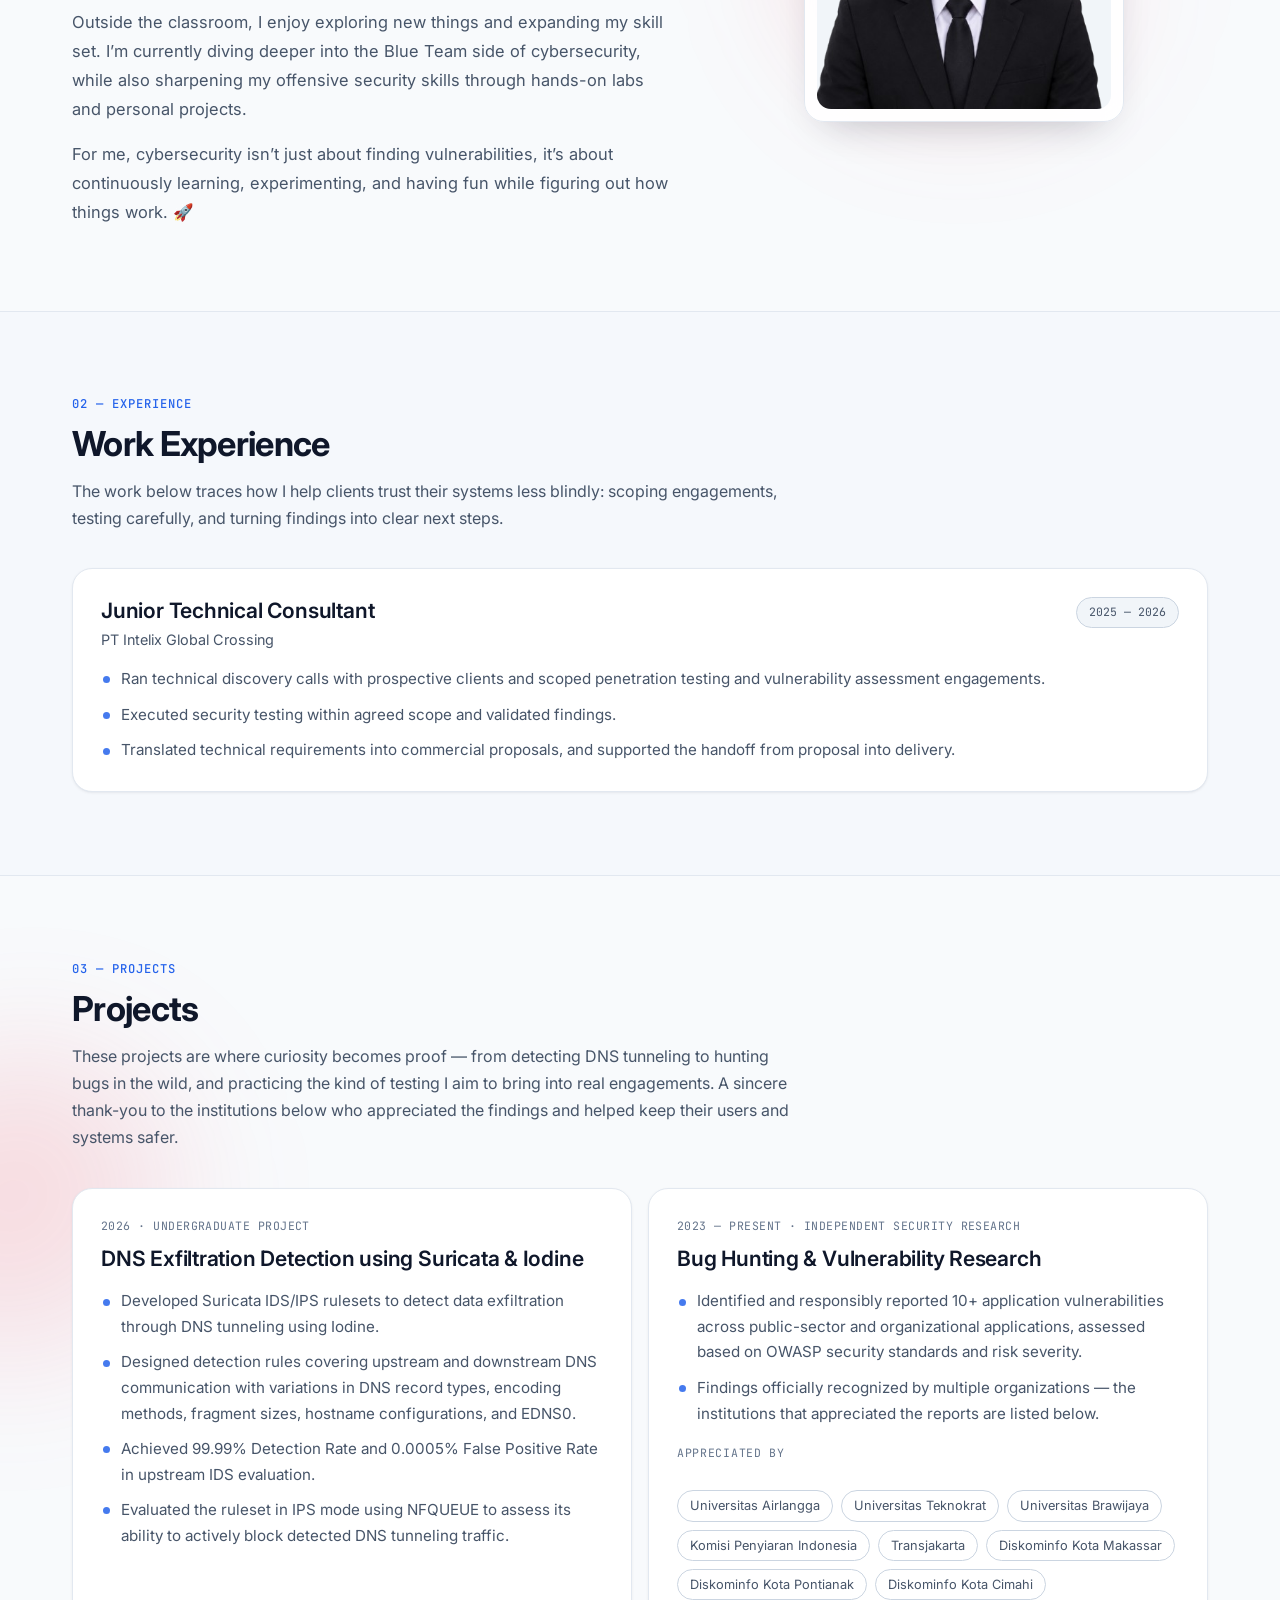
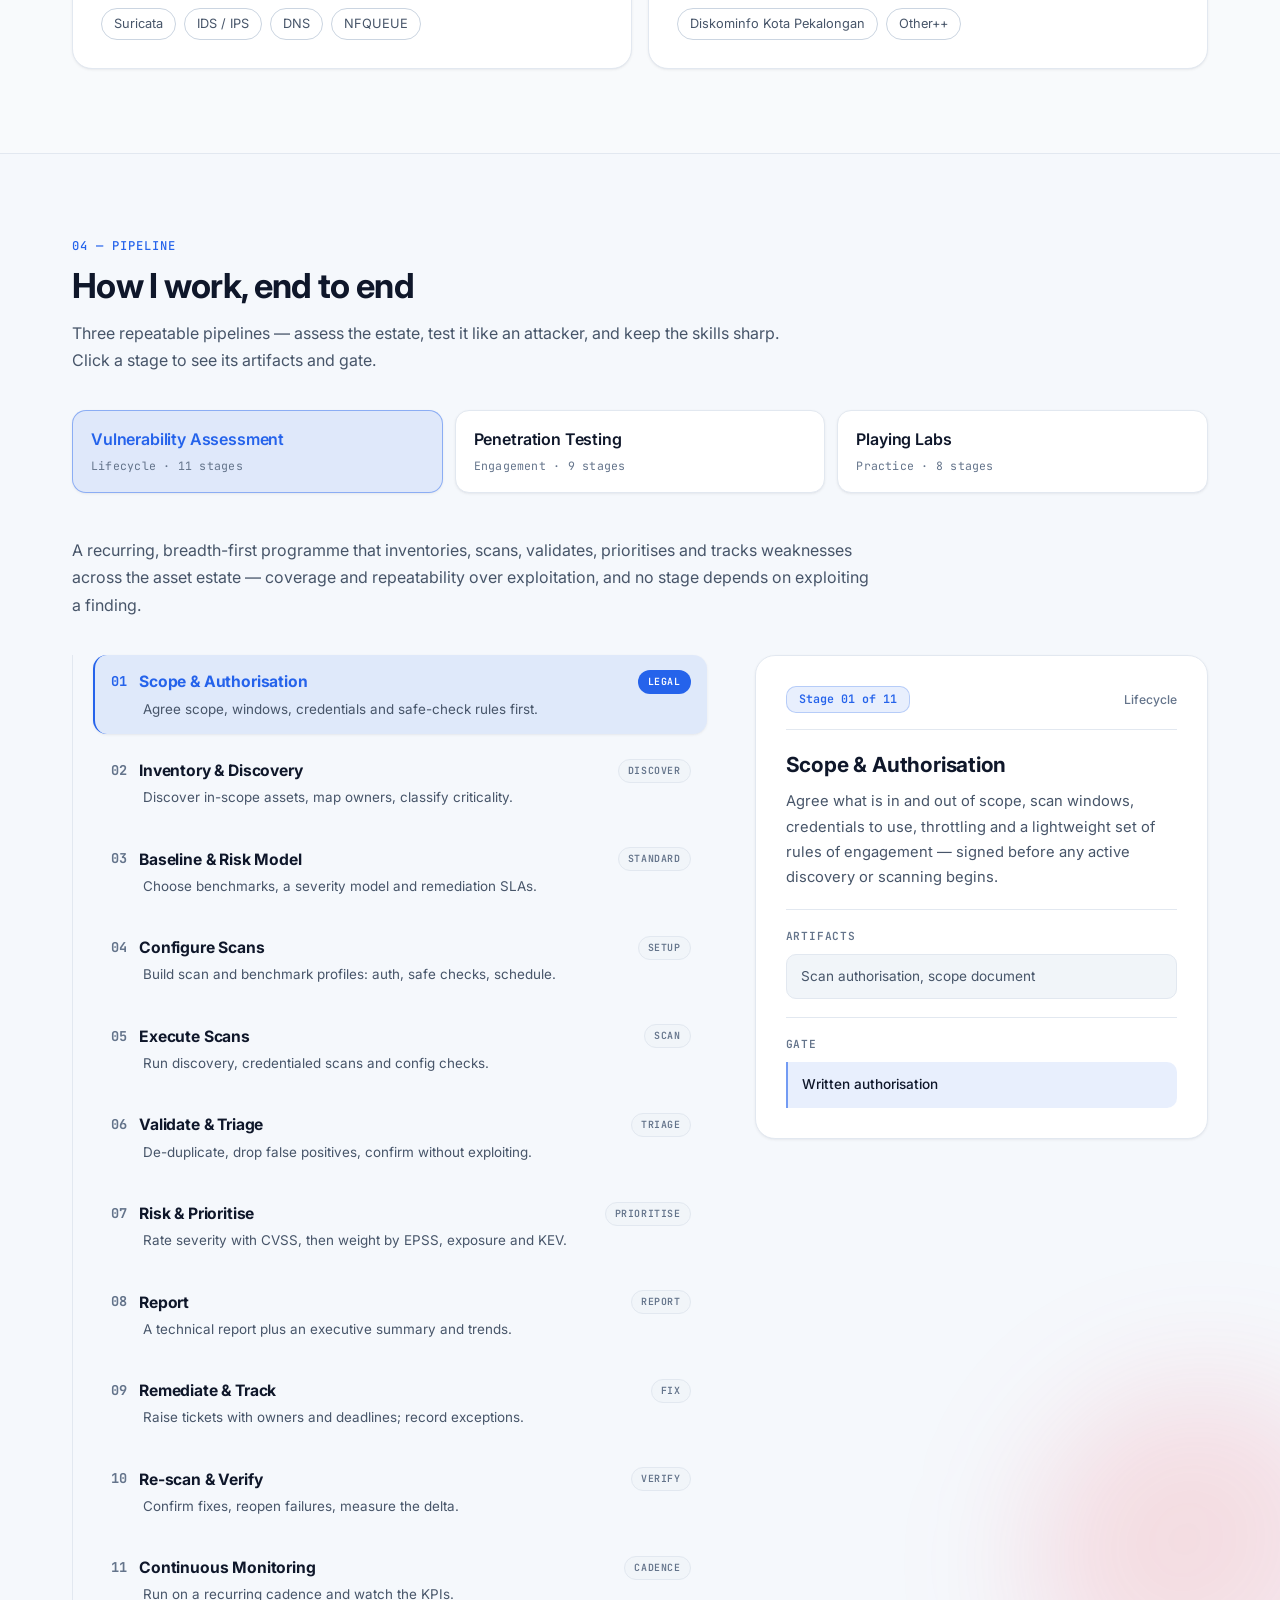
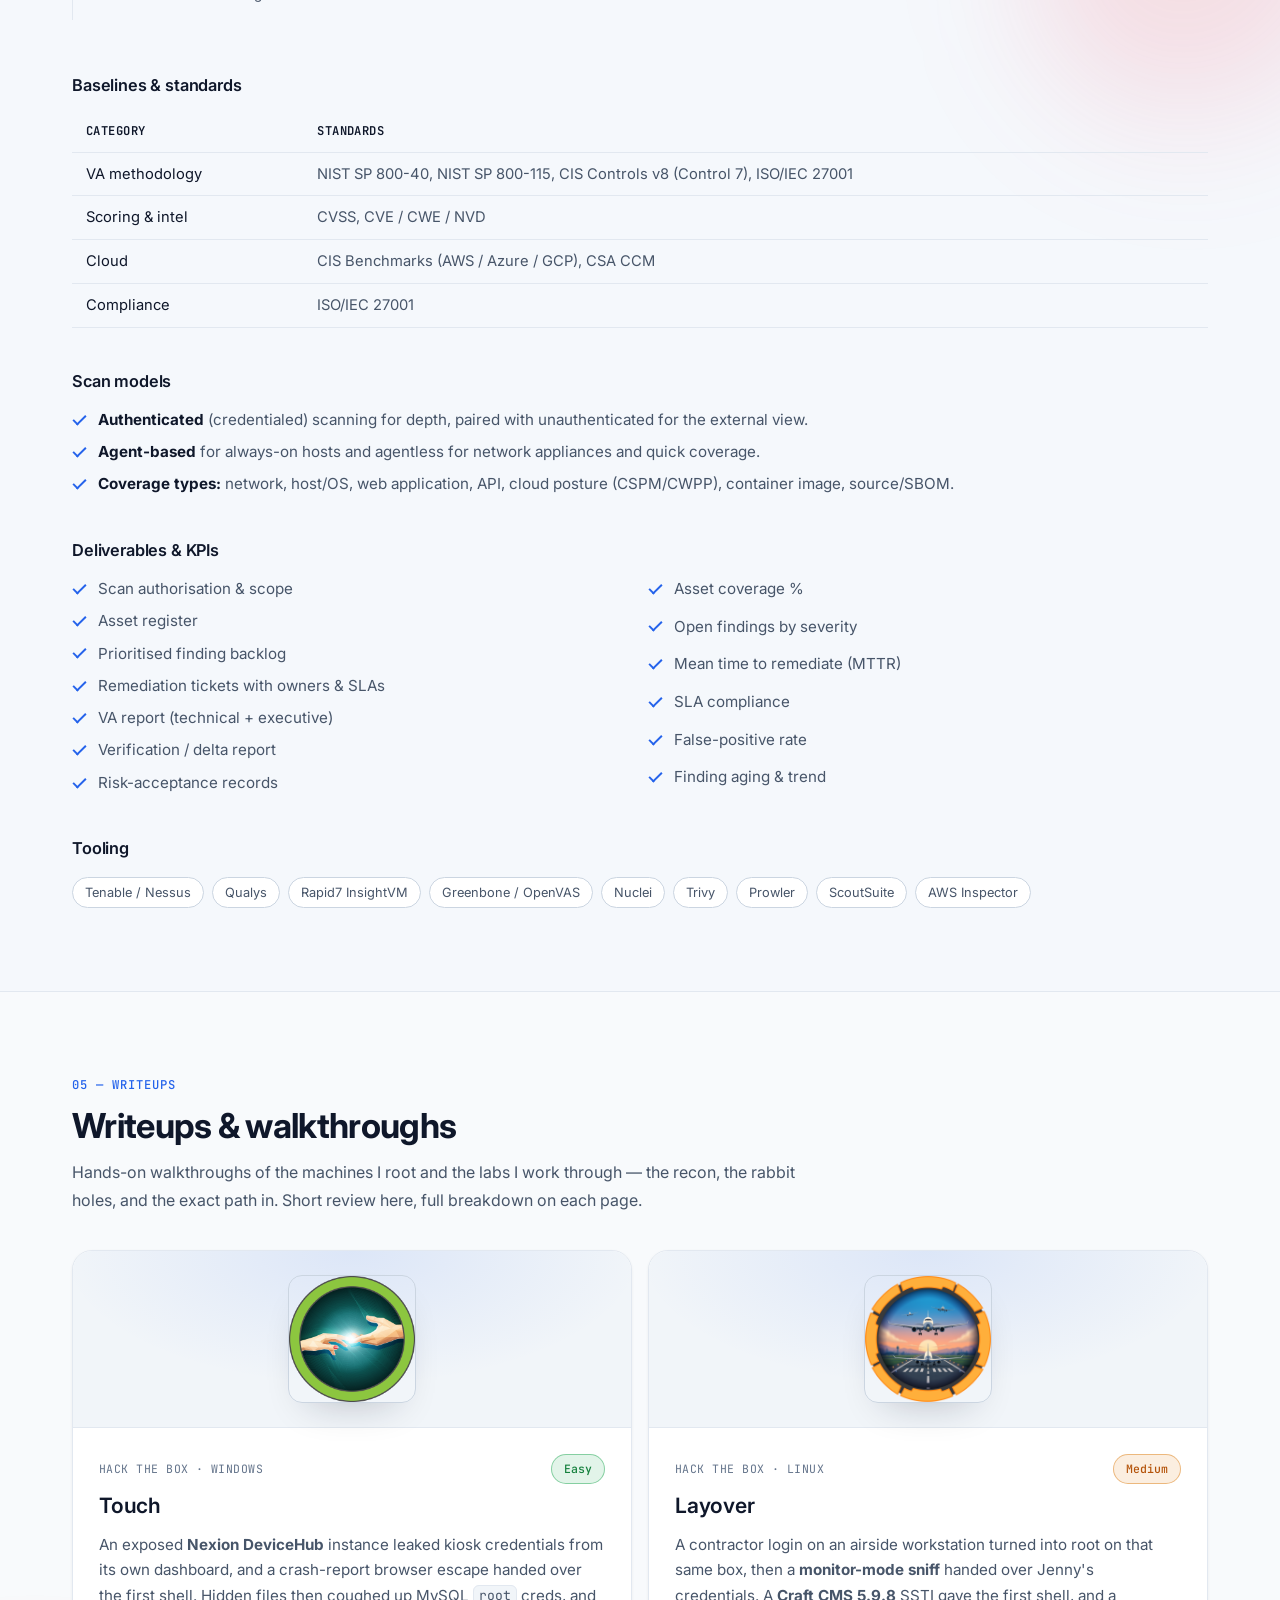
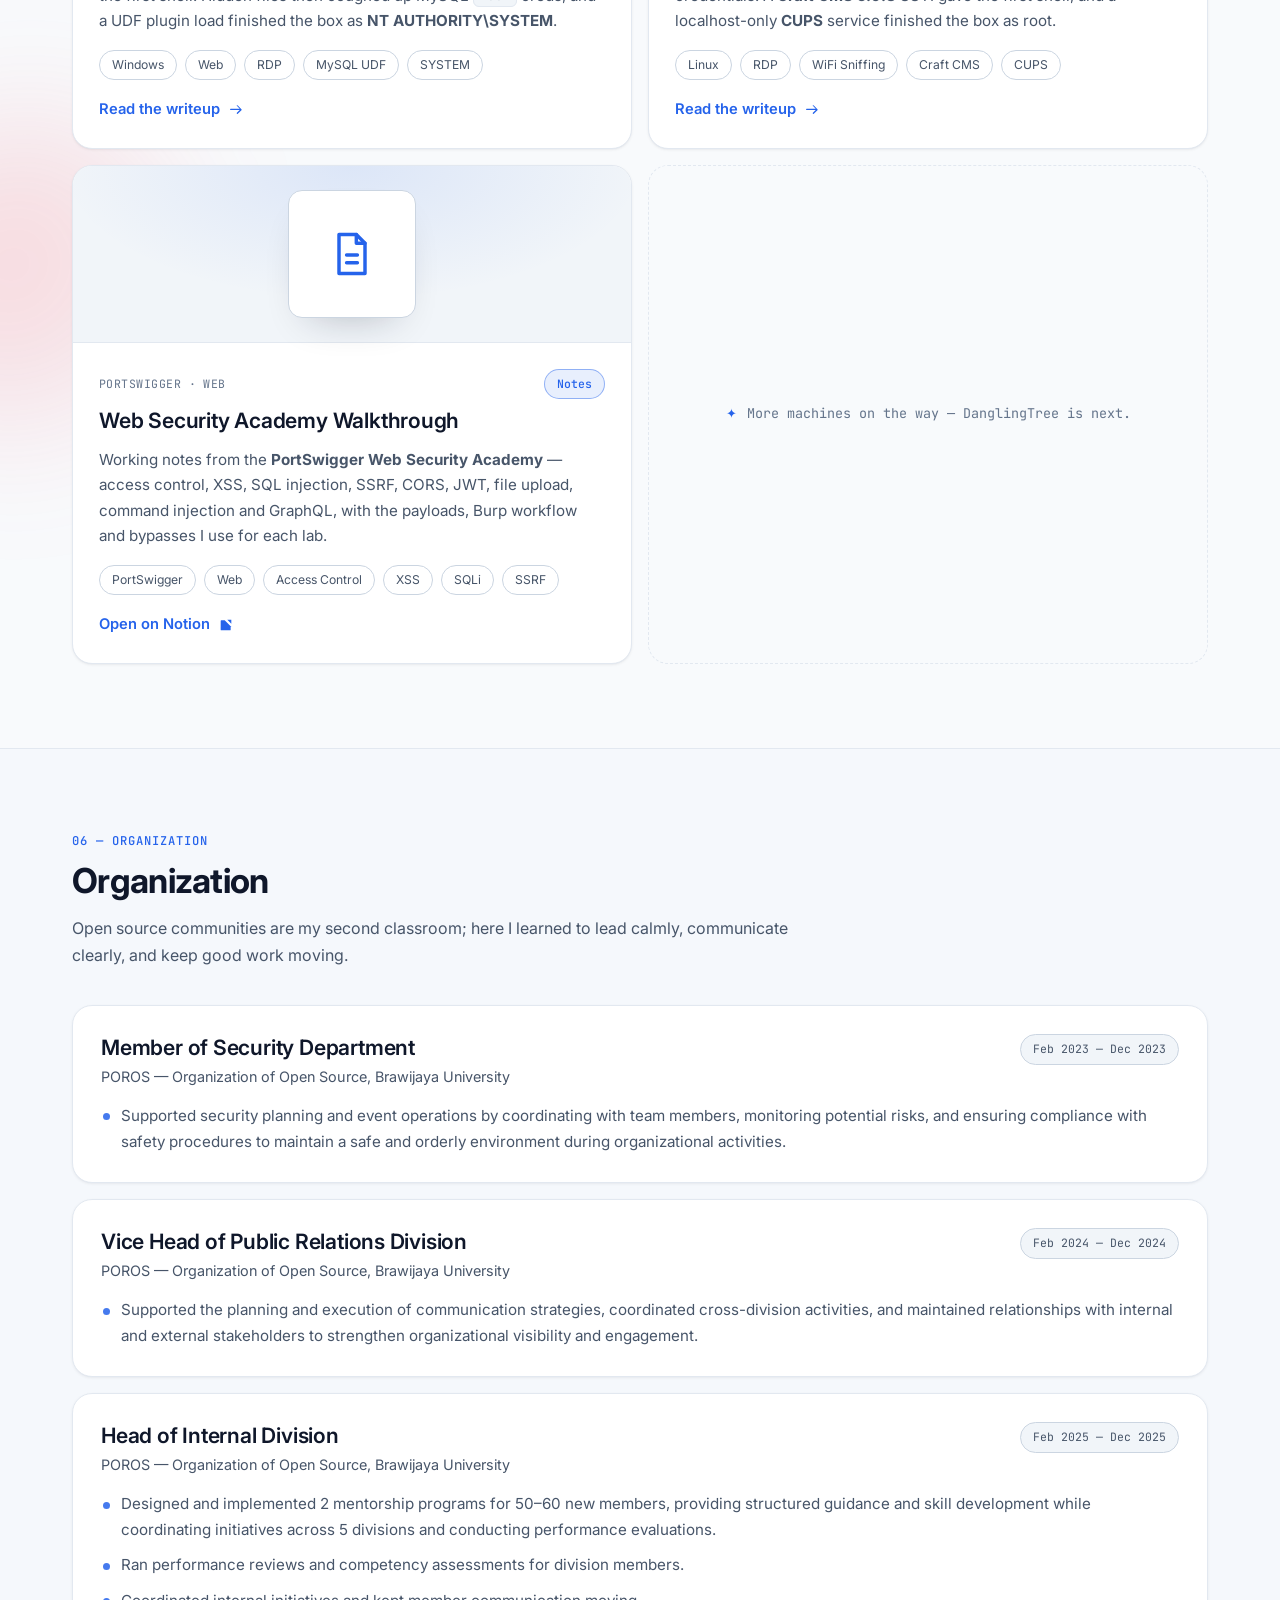
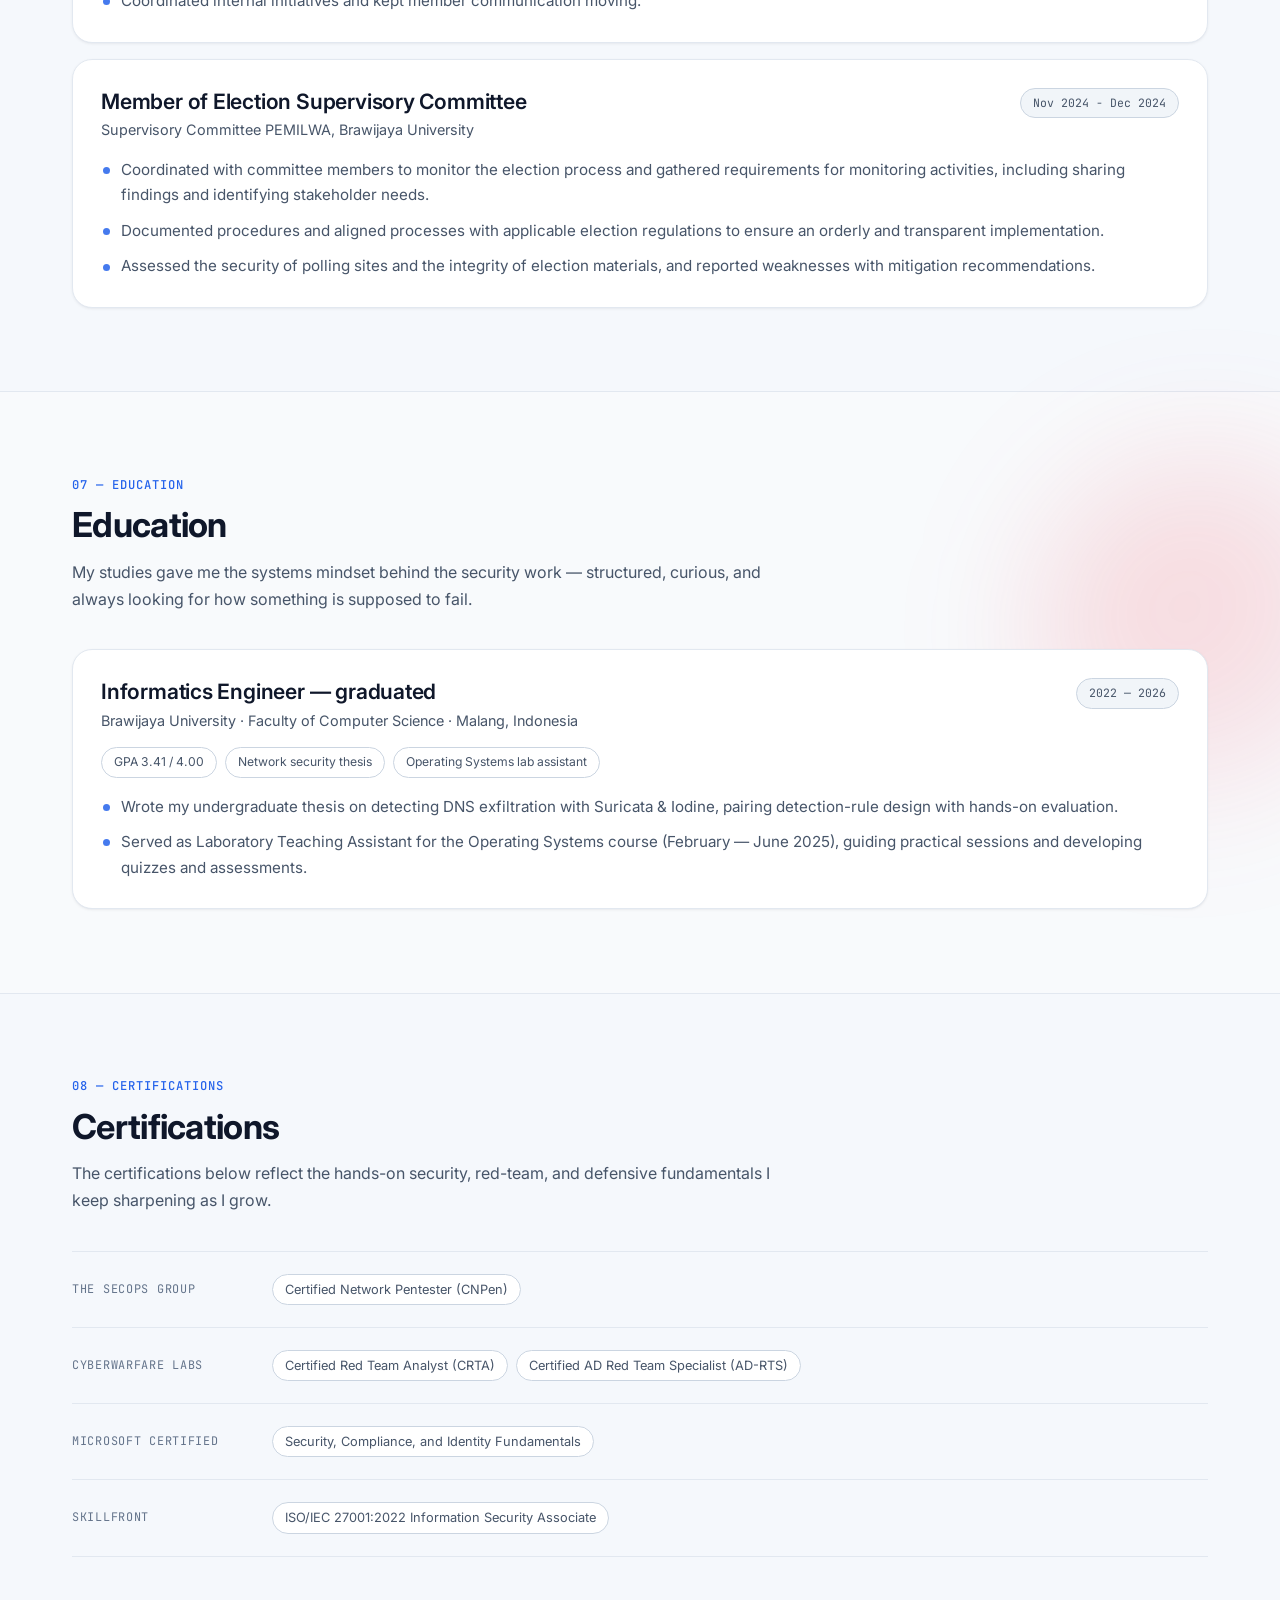
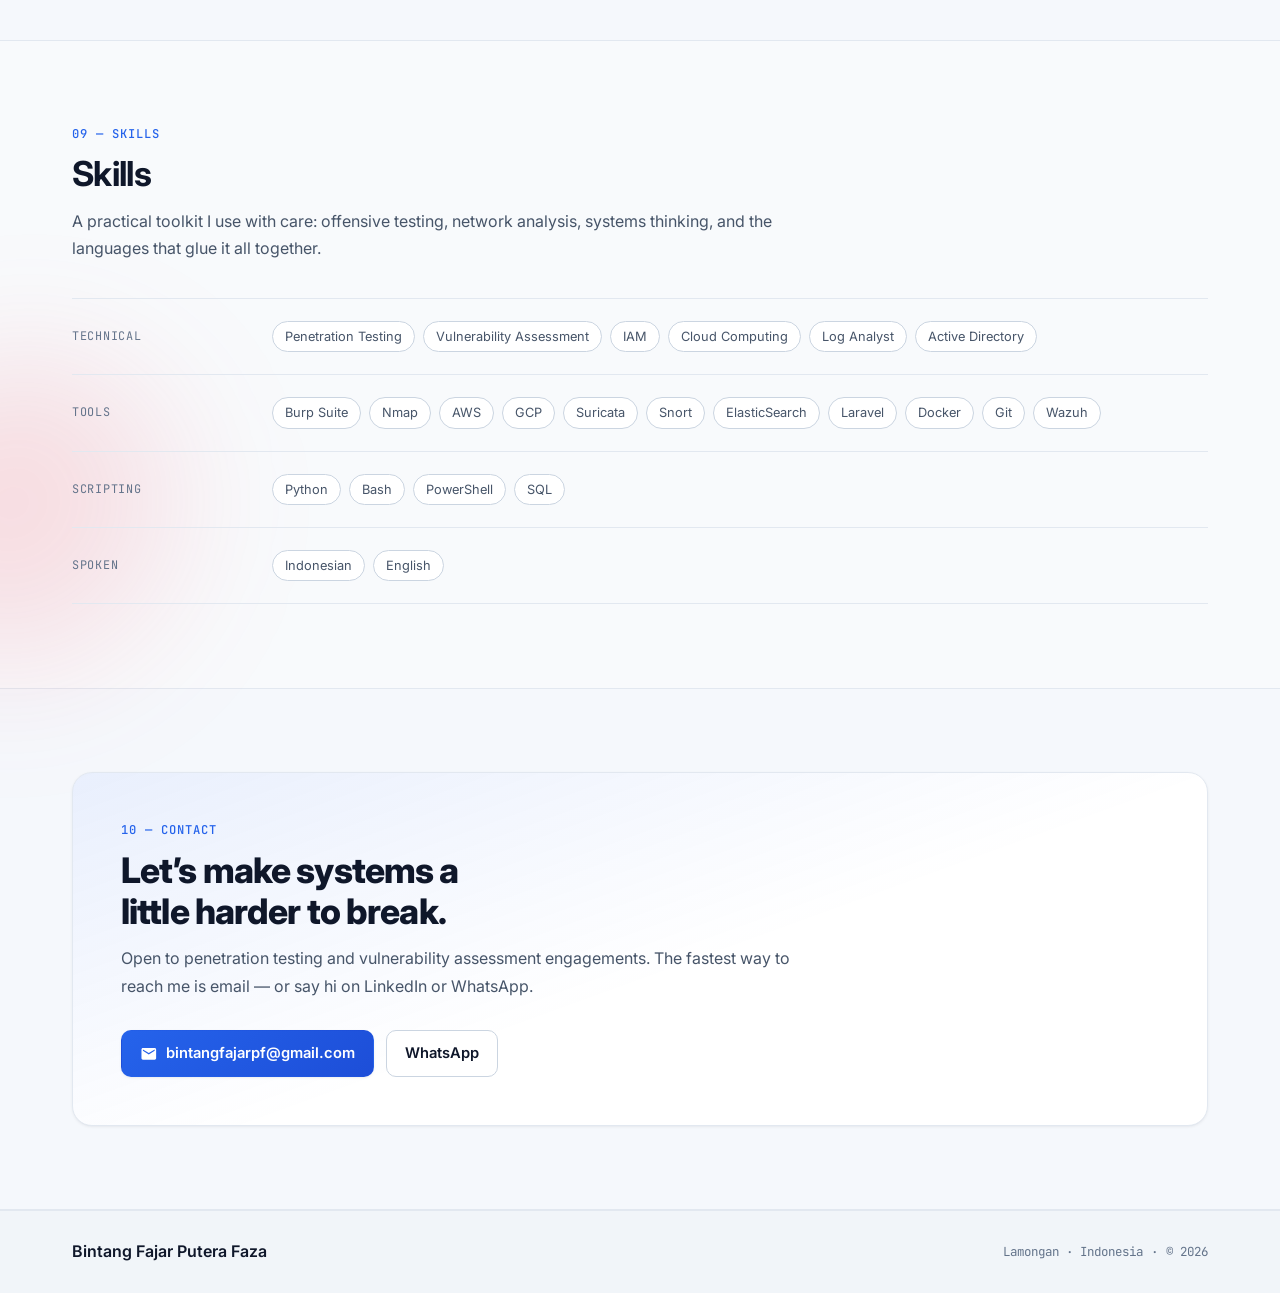
==== commit 756e91f3: "Update inde.html" ====
--- a/index.html
+++ b/index.html
@@ -733,15 +733,11 @@
                   <tbody>
                     <tr>
                       <td>VA methodology</td>
-                      <td>NIST SP 800-40, NIST SP 800-115, CIS Controls v8 (Control 7), ISO/IEC 27001 A.8.8, PCI DSS 11.2, NIST CSF</td>
-                    </tr>
-                    <tr>
-                      <td>Hardening baselines</td>
-                      <td>CIS Benchmarks, DISA STIG, vendor hardening guides (Microsoft, Red Hat, …)</td>
+                      <td>NIST SP 800-40, NIST SP 800-115, CIS Controls v8 (Control 7), ISO/IEC 27001</td>
                     </tr>
                     <tr>
                       <td>Scoring &amp; intel</td>
-                      <td>CVSS, EPSS, SSVC, CISA KEV, CVE / CWE / NVD</td>
+                      <td>CVSS, CVE / CWE / NVD</td>
                     </tr>
                     <tr>
                       <td>Cloud</td>
@@ -749,11 +745,7 @@
                     </tr>
                     <tr>
                       <td>Compliance</td>
-                      <td>ISO/IEC 27001, PCI DSS, SOC 2, GDPR</td>
-                    </tr>
-                    <tr>
-                      <td>Indonesia</td>
-                      <td>UU No. 27/2022 (UU PDP), PP No. 71/2019, BSSN guidance</td>
+                      <td>ISO/IEC 27001</td>
                     </tr>
                   </tbody>
                 </table>
@@ -801,8 +793,6 @@
                 <li class="chip">Prowler</li>
                 <li class="chip">ScoutSuite</li>
                 <li class="chip">AWS Inspector</li>
-                <li class="chip">Wazuh</li>
-                <li class="chip">OSQuery</li>
               </ul>
             </div>
           </div>
@@ -1098,7 +1088,7 @@
                     </tr>
                     <tr>
                       <td>Web / API / Mobile</td>
-                      <td>OWASP Top 10, OWASP ASVS, OWASP API Security Top 10, OWASP MASVS</td>
+                      <td>OWASP Top 10, OWASP API Security Top 10, OWASP MASVS</td>
                     </tr>
                     <tr>
                       <td>Adversary mapping</td>
@@ -1114,11 +1104,7 @@
                     </tr>
                     <tr>
                       <td>Compliance</td>
-                      <td>ISO/IEC 27001, PCI DSS, SOC 2, GDPR</td>
-                    </tr>
-                    <tr>
-                      <td>Indonesia</td>
-                      <td>UU No. 27/2022 (UU PDP), PP No. 71/2019, BSSN guidance, OJK (finance)</td>
+                      <td>ISO/IEC 27001</td>
                     </tr>
                   </tbody>
                 </table>
@@ -1589,13 +1575,13 @@
                   POROS — Organization of Open Source, Brawijaya University
                 </p>
               </div>
-              <span class="badge">2023 — 2026</span>
+              <span class="badge">Feb 2023 — Dec 2023</span>
             </div>
             <ul class="bullets">
               <li>
-                Designed and implemented 2 mentorship programs for 50–60 new members, providing
-                structured guidance and skill development while coordinating initiatives across 5
-                divisions and conducting performance evaluations.
+                  Supported security planning and event operations by coordinating with team members, 
+                  monitoring potential risks, and ensuring compliance with safety procedures to maintain 
+                  a safe and orderly environment during organizational activities.
               </li>
             </ul>
           </li>
@@ -1608,10 +1594,13 @@
                   POROS — Organization of Open Source, Brawijaya University
                 </p>
               </div>
-              <span class="badge">2024 — 2025</span>
+              <span class="badge">Feb 2024 — Dec 2024</span>
             </div>
             <ul class="bullets">
-              <li>Ran external communications for the Security Department.</li>
+              <li>                  Supported the planning and execution of communication strategies, coordinated cross-division 
+                  activities, and maintained relationships with internal and external stakeholders to strengthen 
+                  organizational visibility and engagement.
+              </li>
             </ul>
           </li>
 
@@ -1623,9 +1612,14 @@
                   POROS — Organization of Open Source, Brawijaya University
                 </p>
               </div>
-              <span class="badge">2025 — 2026</span>
+              <span class="badge">Feb 2025 — Dec 2025</span>
             </div>
             <ul class="bullets">
+              <li>
+                Designed and implemented 2 mentorship programs for 50–60 new members, providing
+                structured guidance and skill development while coordinating initiatives across 5
+                divisions and conducting performance evaluations.
+              </li>
               <li>
                 Ran performance reviews and competency assessments for division members.
               </li>
@@ -1641,7 +1635,7 @@
                 <h3 class="card__title">Member of Election Supervisory Committee</h3>
                 <p class="card__org">Supervisory Committee PEMILWA, Brawijaya University</p>
               </div>
-              <span class="badge">2024</span>
+              <span class="badge">Nov 2024 - Dec 2024</span>
             </div>
             <ul class="bullets">
               <li>
